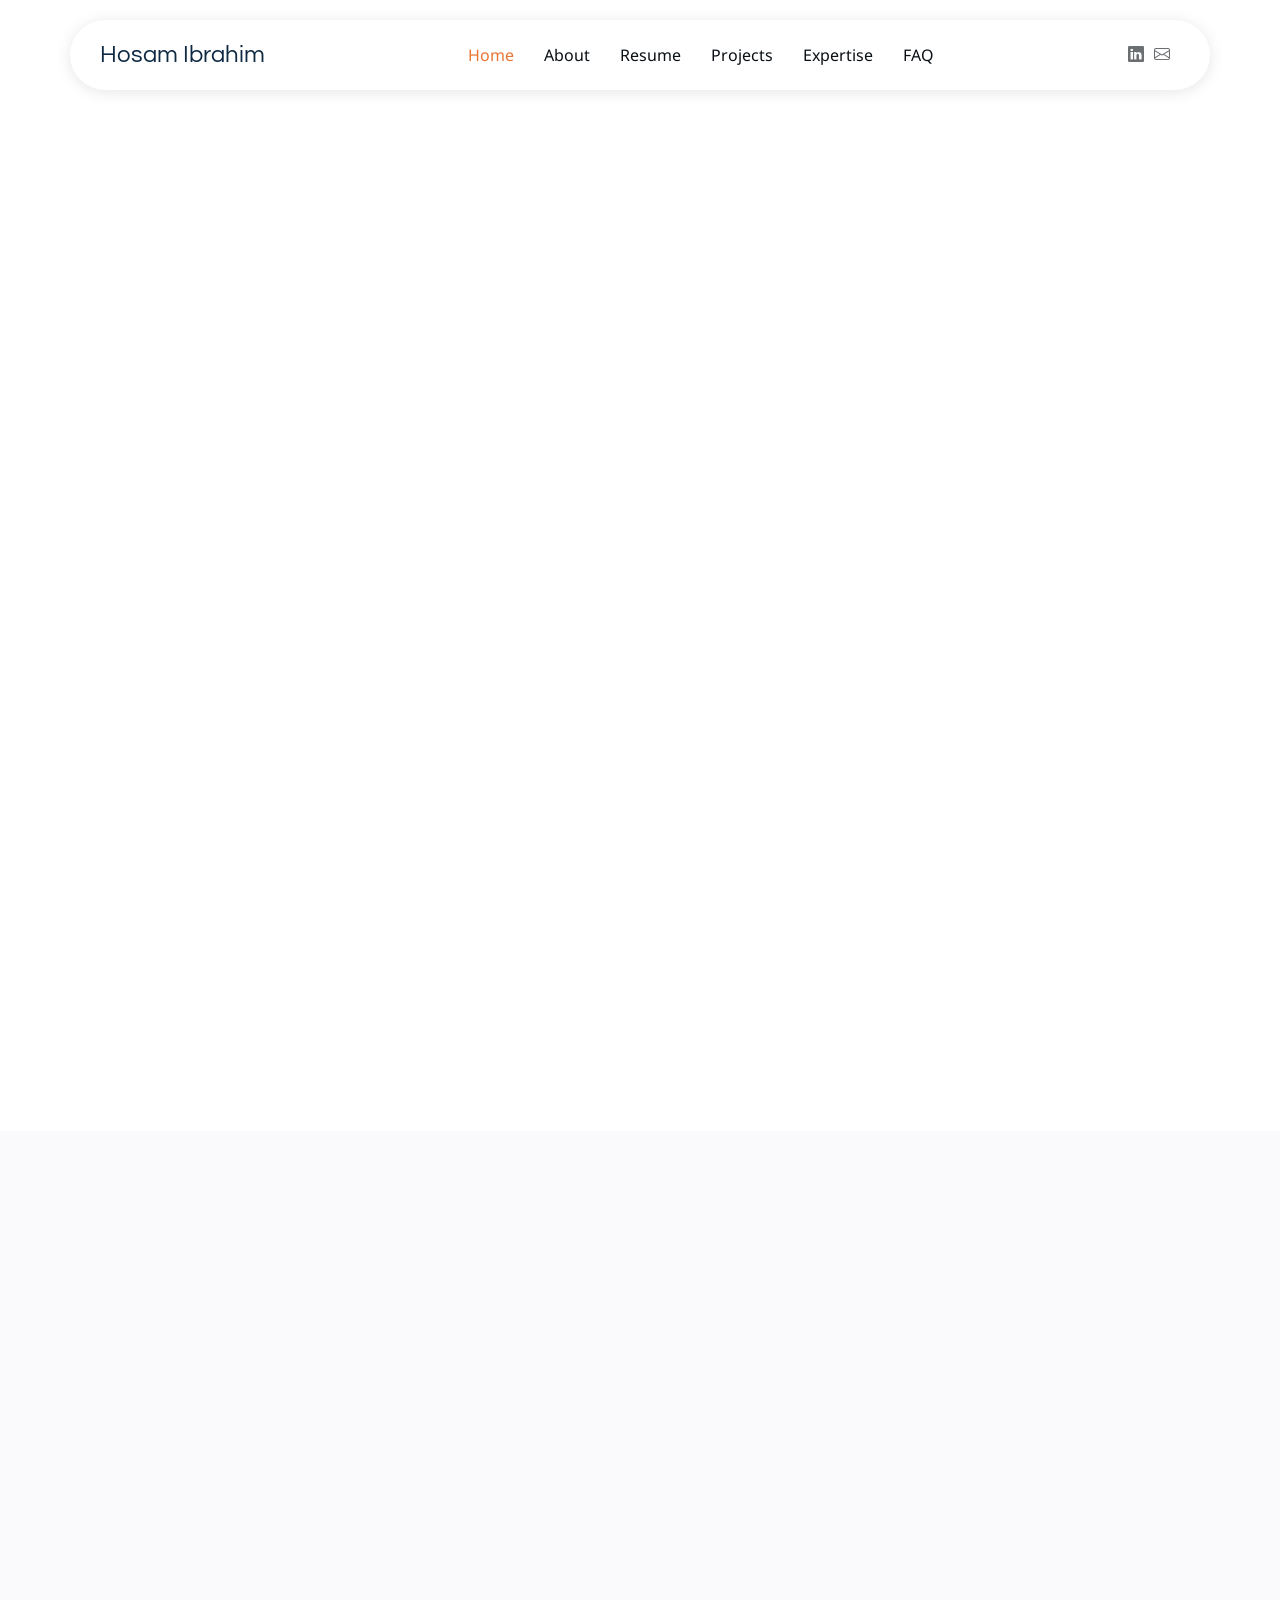
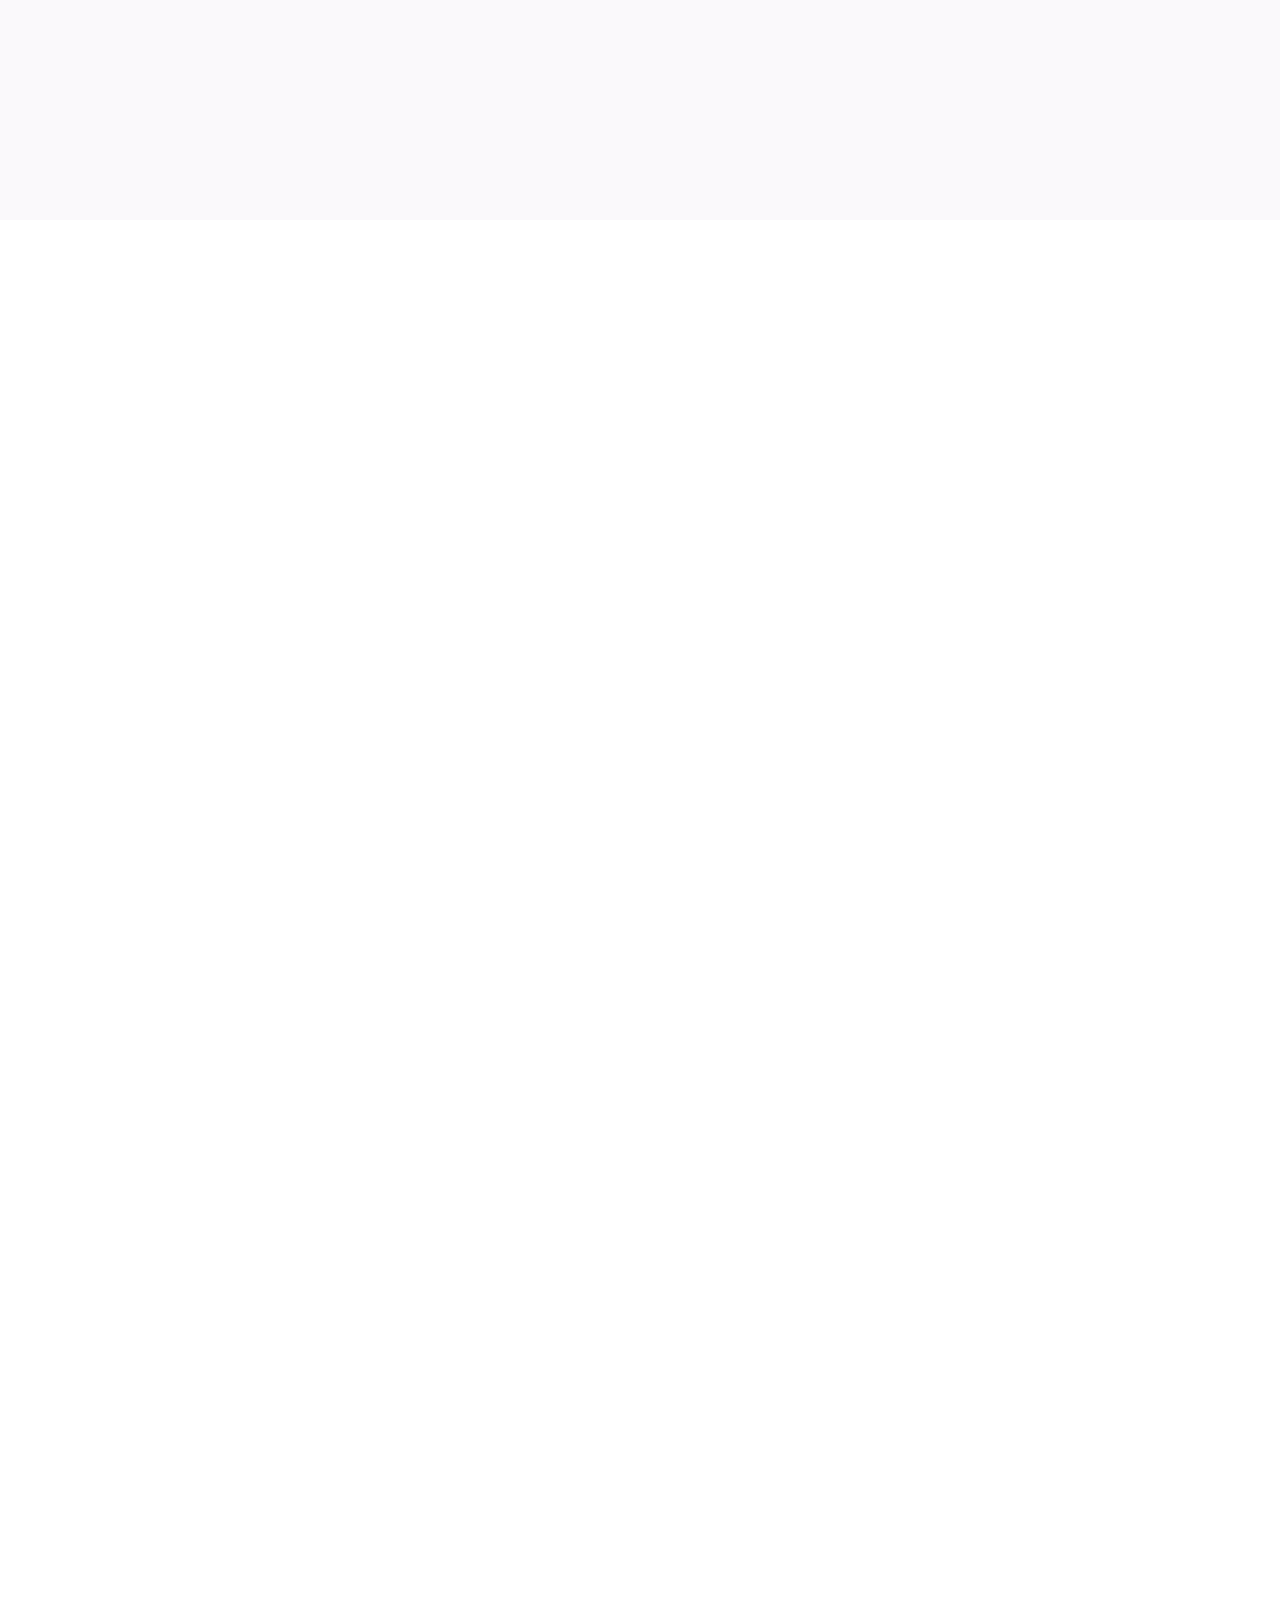
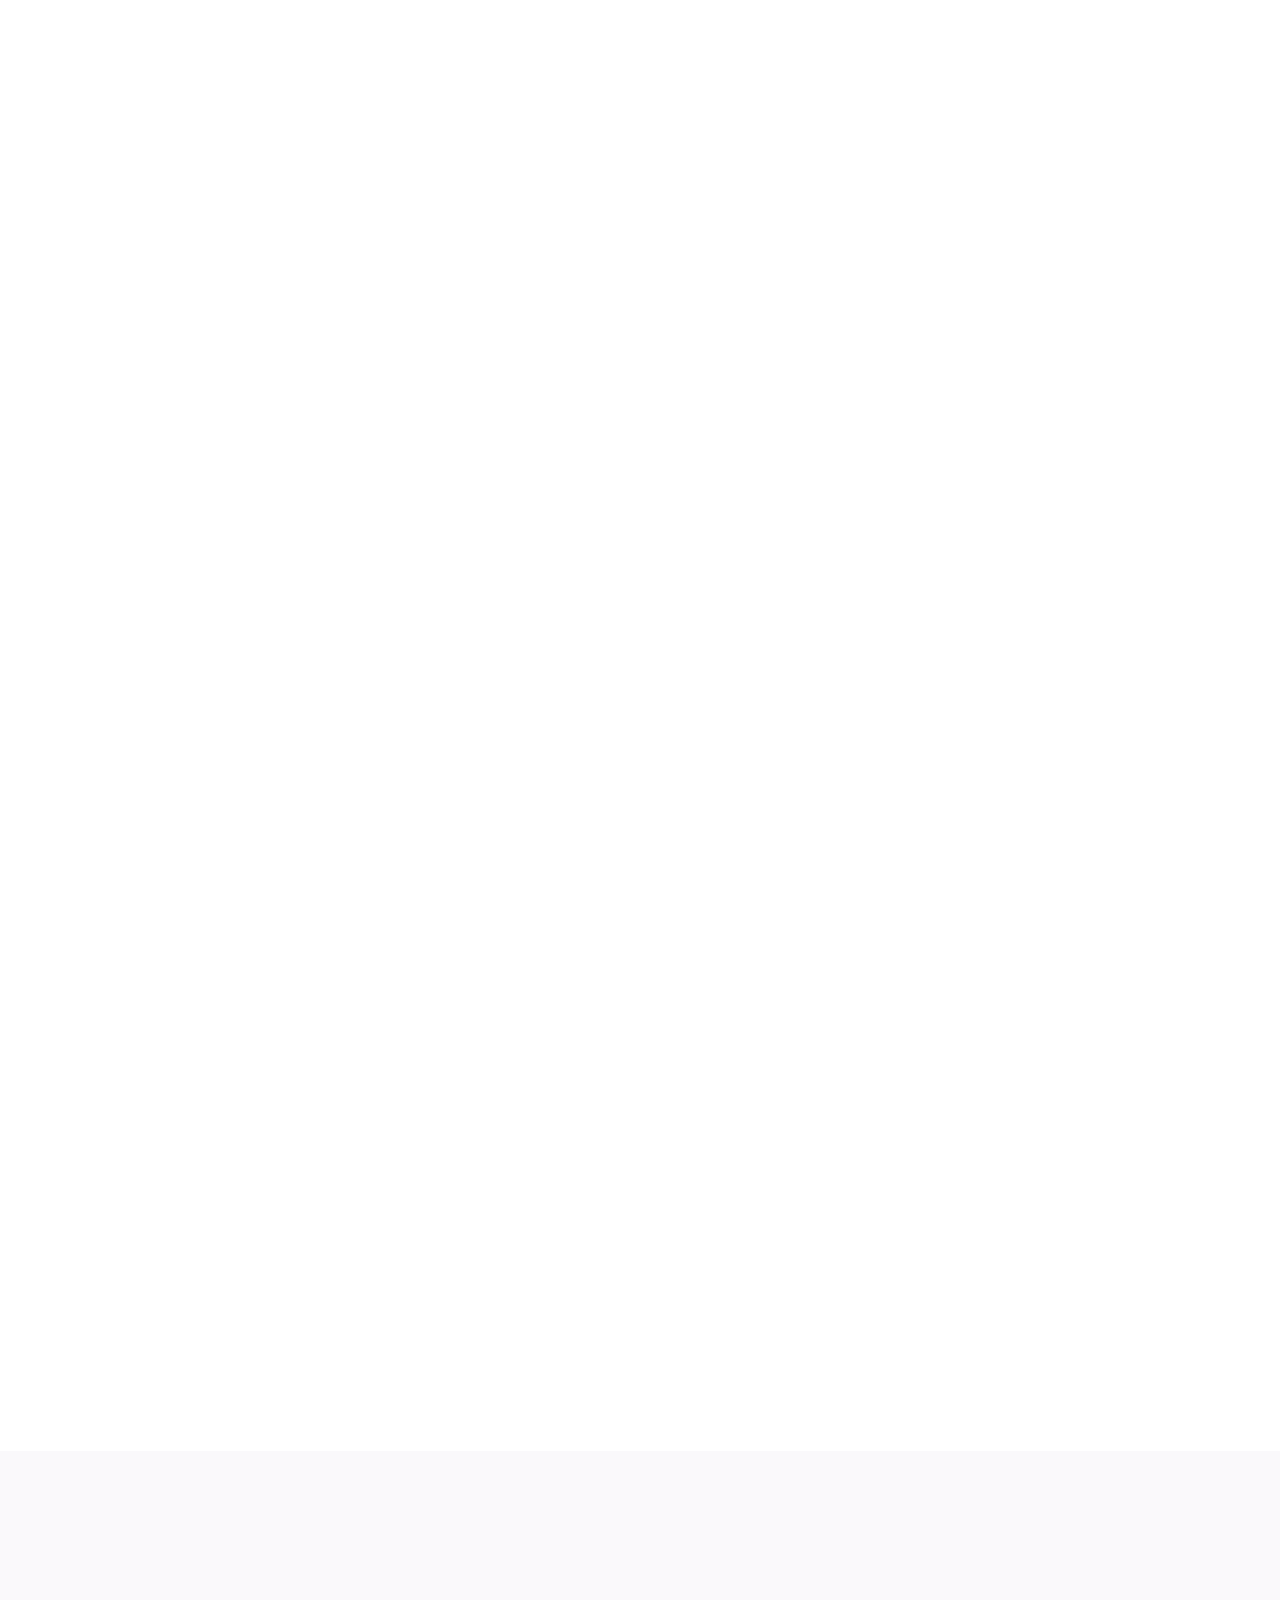
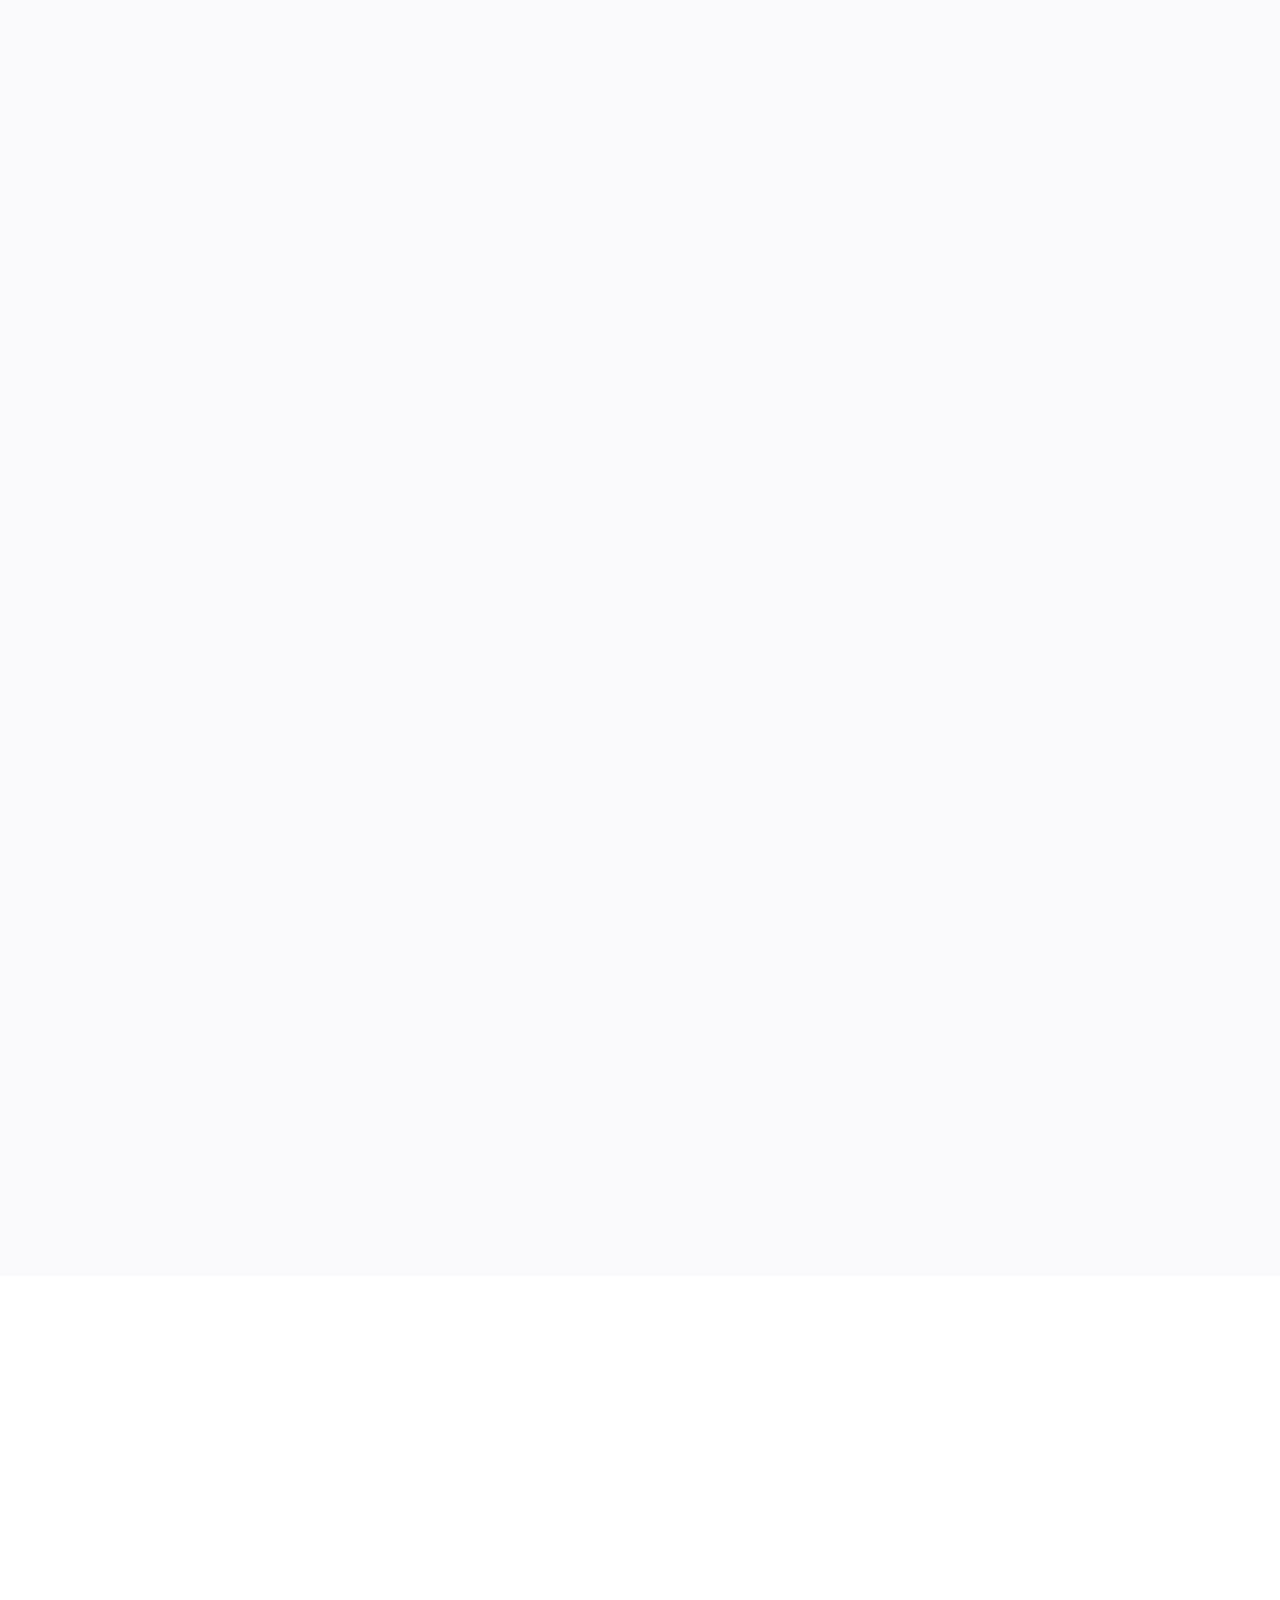
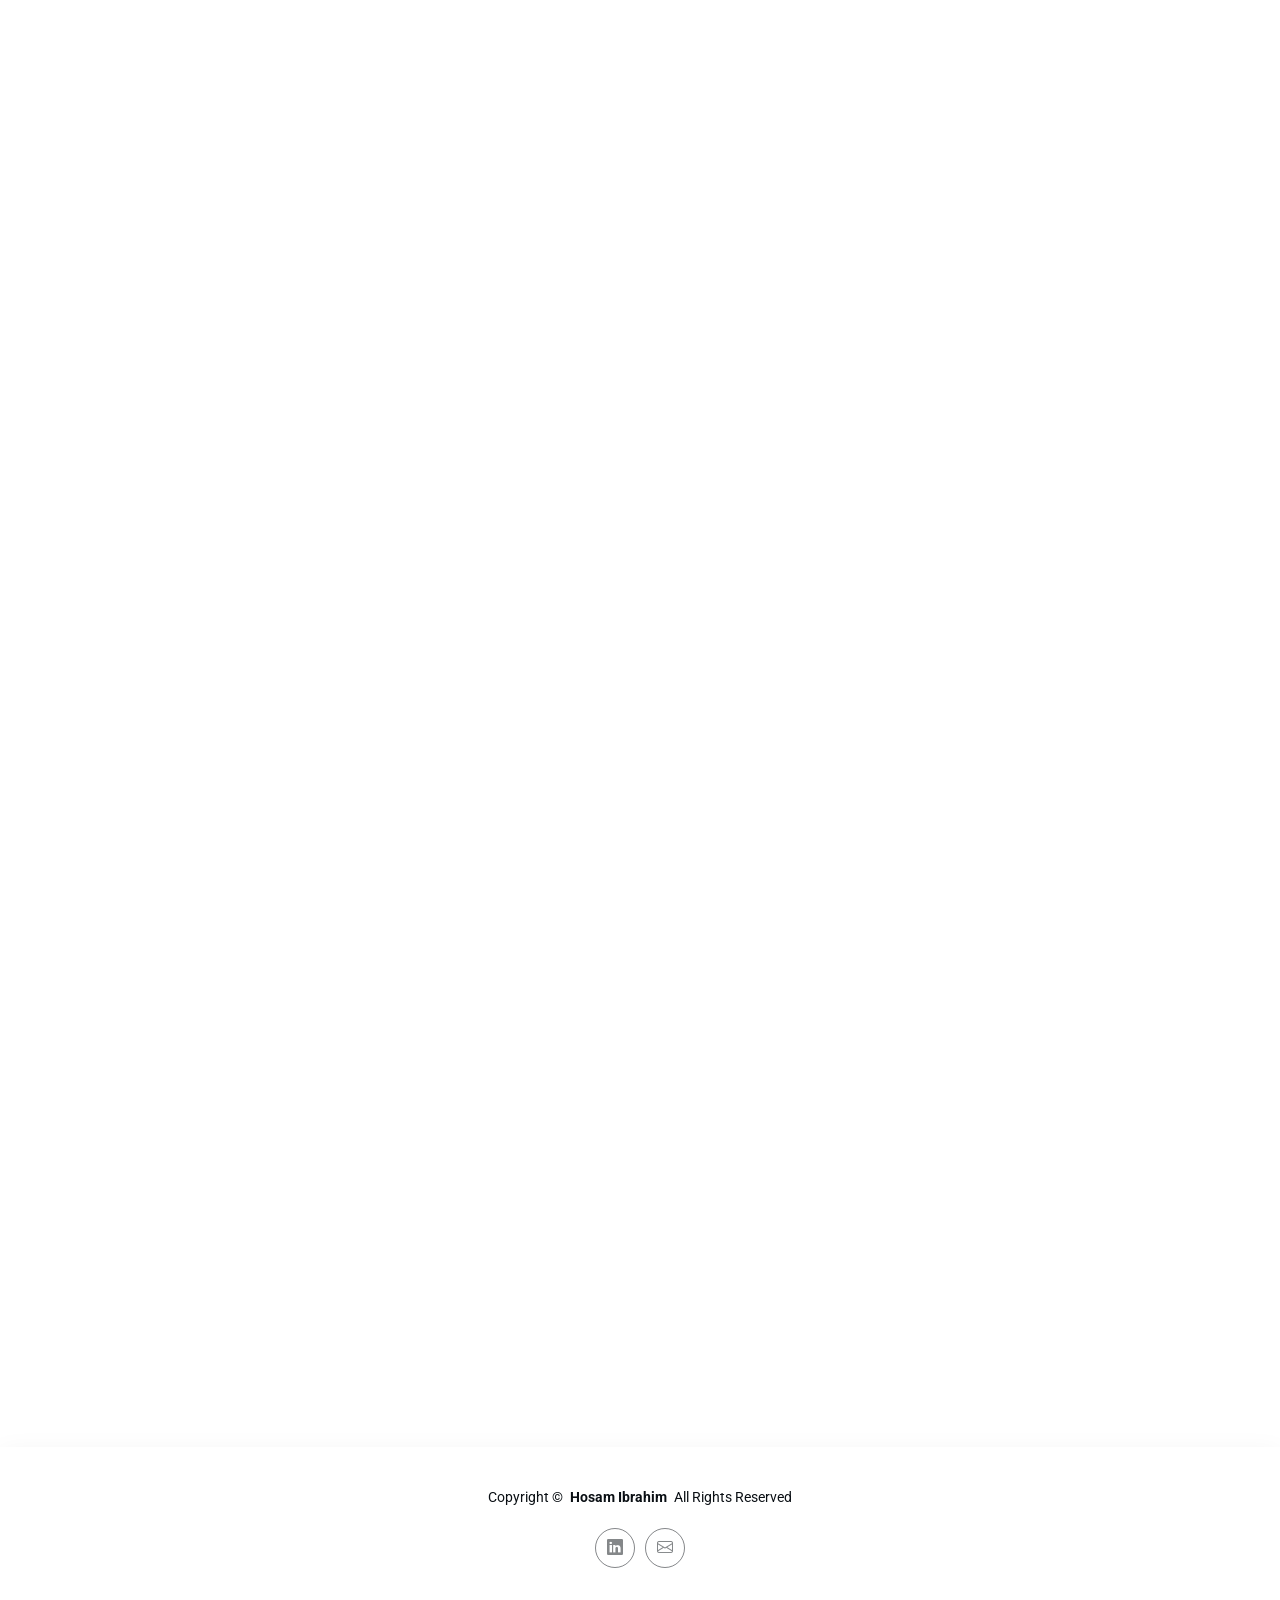
==== index.html @ dfb25e37 "Update index.html" ====
<!DOCTYPE html>
<html lang="en">

<head>
  <meta charset="utf-8">
  <meta content="width=device-width, initial-scale=1.0" name="viewport">
  <title>Hosam Ibrahim - Business & Systems Analyst | Senior Solutions Architect</title>
  <meta name="description" content="Highly accomplished Business & Systems Analyst, Senior Solutions Architect, and Lead Software Engineer with over 18 years of experience.">
  <meta name="keywords" content="Hosam Ibrahim, Business Analyst, Systems Analyst, Solutions Architect, Software Engineer, .NET, C#, SQL Server, Project Management, Data Transformation, AI">

  <!-- Favicons -->
  <link href="assets/img/favicon.png" rel="icon">
  <link href="assets/img/apple-touch-icon.png" rel="apple-touch-icon">

  <!-- Fonts -->
  <link href="https://fonts.googleapis.com" rel="preconnect">
  <link href="https://fonts.gstatic.com" rel="preconnect" crossorigin>
  <link href="https://fonts.googleapis.com/css2?family=Roboto:ital,wght@0,100;0,300;0,400;0,500;0,700;0,900;1,100;1,300;1,400;1,500;1,700;1,900&family=Noto+Sans:ital,wght@0,100;0,200;0,300;0,400;0,500;0,600;0,700;0,800;0,900;1,100;1,200;1,300;1,400;1,500;1,600;1,700;1,800;1,900&family=Questrial:wght@400&display=swap" rel="stylesheet">

  <!-- Vendor CSS Files -->
  <link href="assets/vendor/bootstrap/css/bootstrap.min.css" rel="stylesheet">
  <link href="assets/vendor/bootstrap-icons/bootstrap-icons.css" rel="stylesheet">
  <link href="assets/vendor/aos/aos.css" rel="stylesheet">
  <link href="assets/vendor/glightbox/css/glightbox.min.css" rel="stylesheet">
  <link href="assets/vendor/swiper/swiper-bundle.min.css" rel="stylesheet">

  <!-- Main CSS File -->
  <link href="assets/css/main.css" rel="stylesheet">

  <!-- =======================================================
  * Template Name: EasyFolio
  * Template URL: https://bootstrapmade.com/easyfolio-bootstrap-portfolio-template/
  * Updated: Feb 21 2025 with Bootstrap v5.3.3
  * Author: BootstrapMade.com
  * License: https://bootstrapmade.com/license/
  ======================================================== -->
</head>

<body class="index-page">

  <header id="header" class="header d-flex align-items-center sticky-top">
    <div class="header-container container-fluid container-xl position-relative d-flex align-items-center justify-content-between">

      <a href="index.html" class="logo d-flex align-items-center me-auto me-xl-0">
        <!-- Uncomment the line below if you also wish to use an image logo -->
        <!-- <img src="assets/img/logo.webp" alt=""> -->
        <h1 class="sitename">Hosam Ibrahim</h1>
      </a>

      <nav id="navmenu" class="navmenu">
        <ul>
          <li><a href="#hero" class="active">Home</a></li>
          <li><a href="#about">About</a></li>
          <li><a href="#resume">Resume</a></li>
          <li><a href="#portfolio">Projects</a></li>
          <li><a href="#services">Expertise</a></li>
          <!-- Removed dropdown as per resume content -->
           <!-- <li class="dropdown"><a href="#"><span>Dropdown</span> <i class="bi bi-chevron-down toggle-dropdown"></i></a>
            <ul>
              <li><a href="#">Dropdown 1</a></li>
              <li class="dropdown"><a href="#"><span>Deep Dropdown</span> <i class="bi bi-chevron-down toggle-dropdown"></i></a>
                <ul>
                  <li><a href="#">Deep Dropdown 1</a></li>
                  <li><a href="#">Deep Dropdown 2</a></li>
                  <li><a href="#">Deep Dropdown 3</a></li>
                  <li><a href="#">Deep Dropdown 4</a></li>
                  <li><a href="#">Deep Dropdown 5</a></li>
                </ul>
              </li>
              <li><a href="#">Dropdown 2</a></li>
              <li><a href="#">Dropdown 3</a></li>
              <li><a href="#">Dropdown 4</a></li>
            </ul>
          </li> -->
          <!-- <li><a href="#contact">Contact</a></li> -->
           <li><a href="#faq">FAQ</a></li>
        </ul>
        <i class="mobile-nav-toggle d-xl-none bi bi-list"></i>
      </nav>

      <div class="header-social-links">
        <!-- No Twitter or Facebook specified in resume, added LinkedIn as primary and left others as placeholders -->
        <a href="https://linkedin.com/in/hosam-ibrahim" class="linkedin"><i class="bi bi-linkedin"></i></a>
        <!-- <a href="#" class="twitter"><i class="bi bi-twitter-x"></i></a>
        <a href="#" class="facebook"><i class="bi bi-facebook"></i></a>
        <a href="#" class="instagram"><i class="bi bi-instagram"></i></a> -->
        <a href="mailto:hosam.fazie@hotmail.com" class="email"><i class="bi bi-envelope"></i></a>
      </div>

    </div>
  </header>

  <main class="main">

    <!-- Hero Section -->
    <section id="hero" class="hero section">

      <div class="container" data-aos="fade-up" data-aos-delay="100">

        <div class="row align-items-center content">
          <div class="col-lg-6" data-aos="fade-up" data-aos-delay="200">
            <h2>Business & Systems Analyst | Senior Solutions Architect | Lead Software Engineer</h2>
            <p class="lead">Highly accomplished and results-oriented professional with over 18 years of experience designing and delivering innovative software solutions across diverse industries and international markets. Expert at leveraging cutting-edge technologies and strategic methodologies to drive business value, optimize operations, and enhance user experience. Proven track record of leading cross-functional teams, architecting scalable systems, and translating complex requirements into robust, high-performance applications to deliver significant business value.</p>
            <div class="cta-buttons" data-aos="fade-up" data-aos-delay="300">
              <a href="#portfolio" class="btn btn-primary">Projects</a>
              <!-- <a href="#contact" class="btn btn-outline">Let's Connect</a> -->
            </div>
            <div class="hero-stats" data-aos="fade-up" data-aos-delay="400">
              <div class="stat-item">
                <span class="stat-number">18+</span>
                <span class="stat-label">Years Experience</span>
              </div>
              <div class="stat-item">
                <span class="stat-number">100+</span> <!-- Estimated number of significant projects from resume -->
                <span class="stat-label">Projects Completed</span>
              </div>
              <div class="stat-item">
                <span class="stat-number">Global</span>
                <span class="stat-label">Market Experience</span>
              </div>
            </div>
          </div>
          <div class="col-lg-6">
            <div class="hero-image">
              <!-- <img src="assets/img/profile/MyPic.jpg" alt="Hosam Ibrahim Profile Image" class="img-fluid" data-aos="zoom-out" data-aos-delay="300"> -->
              <div class="shape-1"></div>
              <div class="shape-2"></div>
            </div>
          </div>
        </div>

      </div>

    </section><!-- /Hero Section -->

    <!-- About Section -->
    <section id="about" class="about section light-background">

      <!-- Section Title -->
      <div class="container section-title" data-aos="fade-up">
        <h2>About</h2>
        <div class="title-shape">
          <svg viewBox="0 0 200 20" xmlns="http://www.w3.org/2000/svg">
            <path d="M 0,10 C 40,0 60,20 100,10 C 140,0 160,20 200,10" fill="none" stroke="currentColor" stroke-width="2"></path>
          </svg>
        </div>
        <p>Over 18 years of experience in designing, developing, and leading software solutions across diverse industries and international markets.</p>
      </div><!-- End Section Title -->

      <div class="container" data-aos="fade-up" data-aos-delay="100">

        <div class="row align-items-center">
          <div class="col-lg-4 position-relative" data-aos="fade-right" data-aos-delay="200">
            <div class="about-image">
              <img src="assets/img/profile/MyPic.jpg" alt="Hosam Ibrahim Profile" class="img-fluid rounded-4">
            </div>
          </div>

          <div class="col-lg-8" data-aos="fade-left" data-aos-delay="300">
            <div class="about-content">
              <!-- <span class="subtitle">About Me</span> -->

              <h2>Business & Systems Analyst &amp; Senior Solutions Architect</h2>

              <p class="lead mb-4">Highly accomplished and results-oriented professional with a proven track record of leading cross-functional teams, architecting scalable systems, and translating complex requirements into robust, high-performance applications to deliver significant business value.</p>

              <p class="mb-4">Expert at leveraging cutting-edge technologies and strategic methodologies to drive business value, optimize operations, and enhance user experience across diverse industries and international markets.</p>

          
            </div>
          </div>
        </div>

      </div>

    </section><!-- /About Section -->

    <!-- Skills Section -->
    <!-- <section id="skills" class="skills section"> -->
    <section id="skills" class="services section" >
      <!-- Section Title -->
      <div class="container section-title" data-aos="fade-up">
        <h2>Highlighted Areas of Expertise</h2>
        <div class="title-shape">
          <svg viewBox="0 0 200 20" xmlns="http://www.w3.org/2000/svg">
            <path d="M 0,10 C 40,0 60,20 100,10 C 140,0 160,20 200,10" fill="none" stroke="currentColor" stroke-width="2"></path>
          </svg>
        </div>
        <p>A high-level view of the strategic and operational competencies that drive innovation</p>
      </div><!-- End Section Title -->

      <div class="container" data-aos="fade-up" data-aos-delay="100">

        <div class="row g-4">

          <div class="col-md-6 col-lg-3" data-aos="fade-up" data-aos-delay="100">
            <div class="service-item">
              <i class="bi bi-diagram-3 icon"></i>
              <h3><a href="#">Enterprise Architecture & System Design</a></h3>
              <p>From scalable architectures to seamless data flows, I deliver end-to-end solutions that drive efficiency, reduce costs, and empower teams.</p>
            </div>
          </div><!-- End Skill Item -->
          
          <div class="col-md-6 col-lg-3" data-aos="fade-up" data-aos-delay="200">
            <div class="service-item">
              <i class="bi bi-database-check icon"></i>
              <h3><a href="#">Data Transformation & Real‑Time Data Integration</a></h3>
              <p>Crafting ETL pipelines and streaming solutions for reliable data migration, cleansing, and analytics.</p>
            </div>
          </div><!-- End Skill Item -->

          <div class="col-md-6 col-lg-3" data-aos="fade-up" data-aos-delay="300">
            <div class="service-item">
              <i class="bi bi-people icon"></i>
              <h3><a href="#">Team Leadership & Project Management</a></h3>
              <p>Leading cross-functional development teams and managing projects from conception to successful delivery.</p>
            </div>
          </div><!-- End Skill Item -->
          
          <div class="col-md-6 col-lg-3" data-aos="fade-up" data-aos-delay="400">
            <div class="service-item">
              <i class="bi bi-code-slash icon"></i>
              <h3><a href="#">End‑to‑End Solution Delivery</a></h3>
              <p>I partner with stakeholders to architect and build robust applications—whether that means .NET, Python, JavaScript, or emerging frameworks—always selecting the optimal stack to solve the problem at hand and deliver tangible business value.</p>
            </div>
          </div><!-- End Skill Item -->

        </div>

      </div>

    </section><!-- /Skills Section -->

    <!-- Resume Section -->
    <section id="resume" class="resume section">

      <!-- Section Title -->
      <div class="container section-title" data-aos="fade-up">
        <h2>Resume</h2>
        <div class="title-shape">
          <svg viewBox="0 0 200 20" xmlns="http://www.w3.org/2000/svg">
            <path d="M 0,10 C 40,0 60,20 100,10 C 140,0 160,20 200,10" fill="none" stroke="currentColor" stroke-width="2"></path>
          </svg>
        </div>
        <p>A comprehensive overview of my professional journey, highlighting key roles, experiences, and educational background.</p>
      </div><!-- End Section Title -->

      <div class="container" data-aos="fade-up" data-aos-delay="100">

        <div class="row">
          <div class="col-12">
            <div class="resume-wrapper">
              <div class="resume-block" data-aos="fade-up">
              <h2>Work Experience</h2>
              <p class="lead">My professional roles have focused on leading, architecting, and developing robust software solutions across various industries.</p>

              <div class="timeline">
                <!-- Current Role -->
                <div class="timeline-item" data-aos="fade-up" data-aos-delay="200">
                  <div class="timeline-left">
                    <h4 class="company">intelliSYS Solutions & Consulting</h4>
                    <span class="period">Apr 2020 – Present</span>
                  </div>
                  <div class="timeline-dot"></div>
                  <div class="timeline-right">
                    <h3 class="position">Head of Professional Services & Senior Solutions Architect</h3>
                    <p class="description">
                      Spearheading end-to-end service delivery—from strategic requirements analysis and scalable system architecture to hands-on technical leadership. Architected and deployed robust data migration pipelines and extensible plugin frameworks to modernize legacy environments. Engaged cross-regionally across Egypt, Malta, Ghana, Nigeria, and Iraq to drive innovation and operational excellence.
                    </p>
                  </div>
                </div>

                <!-- Team Lead -->
                <div class="timeline-item" data-aos="fade-up" data-aos-delay="300">
                  <div class="timeline-left">
                    <h4 class="company">intelliSYS Solutions & Consulting</h4>
                    <span class="period">Dec 2019 – Mar 2020</span>
                  </div>
                  <div class="timeline-dot"></div>
                  <div class="timeline-right">
                    <h3 class="position">Software Engineering Team Lead</h3>
                    <p class="description">
                      Orchestrated end-to-end delivery of mission-critical data initiatives, leading a cross-functional engineering team through strategic requirements analysis and scalable system design to build, optimize, and deploy robust transformation and integration pipelines.
                    </p>
                  </div>
                </div>

                <!-- Senior Engineer -->
                <div class="timeline-item" data-aos="fade-up" data-aos-delay="400">
                  <div class="timeline-left">
                    <h4 class="company">intelliSYS Solutions & Consulting</h4>
                    <span class="period">Oct 2019 – Nov 2019</span>
                  </div>
                  <div class="timeline-dot"></div>
                  <div class="timeline-right">
                    <h3 class="position">Senior Software Engineer</h3>
                    <p class="description">
                      Drove development of scalable software components—conducting requirements analysis, architecting solutions, and writing optimized code. Designed and implemented complex database objects and integration workflows, collaborating with stakeholders to ensure reliability, performance, and seamless system interoperability.
                    </p>
                  </div>
                </div>

                <!-- Rakaaiz -->
                <div class="timeline-item" data-aos="fade-up" data-aos-delay="500">
                  <div class="timeline-left">
                    <h4 class="company">Rakaaiz</h4>
                    <span class="period">Sep 2014 – Sep 2019</span>
                  </div>
                  <div class="timeline-dot"></div>
                  <div class="timeline-right">
                    <h3 class="position">Business/System Analyst & Lead Software Developer</h3>
                    <p class="description">
                      Architected, designed, and delivered comprehensive software solutions across Event Management, Financial Services, Charity Management, Social Networking, Real Estate, Geolocation, and Meeting Management domains. Collaborated with distributed teams in Egypt, UAE, and Canada to streamline workflows, accelerate time-to-market, and enable data-driven decision making.
                    </p>
                  </div>
                </div>

                <!-- ASEC Automation -->
                <div class="timeline-item" data-aos="fade-up" data-aos-delay="600">
                  <div class="timeline-left">
                    <h4 class="company">ASEC Automation (ASA)</h4>
                    <span class="period">Nov 2009 – Dec 2013</span>
                  </div>
                  <div class="timeline-dot"></div>
                  <div class="timeline-right">
                    <h3 class="position">Software Engineer</h3>
                    <p class="description">
                      Developed and maintained a suite of enterprise solutions, including a Financial Planning System featuring a flexible interface, robust calculation engine for accurate budgeting and variance analysis; a .NET OPC Client application for real-time data acquisition, secure process-automation communication, and live visualization; and an ASP.NET/SQL Server Time Attendance Tracking System with a user-friendly web interface and seamless HR/payroll integration to automate timekeeping and reporting workflows.
                    </p>
                  </div>
                </div>

                <!-- DPME -->
                <div class="timeline-item" data-aos="fade-up" data-aos-delay="700">
                  <div class="timeline-left">
                    <h4 class="company">Design & Project Management Engineering Co. (DPME)</h4>
                    <span class="period">Jan 2006 – Dec 2008</span>
                  </div>
                  <div class="timeline-dot"></div>
                  <div class="timeline-right">
                    <h3 class="position">Development Vice Manager & Tech Lead</h3>
                    <p class="description">
                      Led a full-lifecycle development team in designing, implementing, and migrating a comprehensive ERP system—covering Project Management, Finance, HR, Payroll, and Timesheet modules. Achieved over 50% reduction in administrative overhead through targeted workflow automation.
                    </p>
                  </div>
                </div>

              </div>
            </div>


              <!-- <div class="resume-block" data-aos="fade-up" data-aos-delay="100">
                <h2>My Education & Certifications</h2>
                <p class="lead">My academic background and professional certifications underscore my commitment to continuous learning and technical excellence.</p>

                <div class="timeline">
                  <div class="timeline-item" data-aos="fade-up" data-aos-delay="200">
                    <div class="timeline-left">
                      <h4 class="company">Faculty of Commerce, Cairo University</h4>
                      <span class="period">1997-2002</span>
                    </div>
                    <div class="timeline-dot"></div>
                    <div class="timeline-right">
                      <h3 class="position">Bachelor of Science (BSc) in Accounting</h3>
                      <p class="description">Foundation in business principles and financial management.</p>
                    </div>
                  </div>

                  <div class="timeline-item" data-aos="fade-up" data-aos-delay="300">
                    <div class="timeline-left">
                      <h4 class="company">Microsoft Certifications</h4>
                      <span class="period">Various Dates</span>
                    </div>
                    <div class="timeline-dot"></div>
                    <div class="timeline-right">
                      <h3 class="position">Professional Certifications</h3>
                      <p class="description">
                        <ul>
                          <li>Microsoft Certified Professional Developer (MCPD): Enterprise Applications</li>
                          <li>Microsoft Certified Technology Specialist (MCTS): .NET Framework 2.0 Distributed Applications</li>
                          <li>Microsoft Certified Technology Specialist (MCTS): SQL Server 2005</li>
                        </ul>
                      </p>
                    </div>
                  </div>

                </div>
              </div> -->

            </div>
          </div>
        </div>

      </div>

    </section><!-- /Resume Section -->

    <!-- Portfolio Section -->
    <section id="portfolio" class="portfolio section">

      <!-- Section Title -->
      <div class="container section-title" data-aos="fade-up">
        <h2>Projects</h2>
        <div class="title-shape">
          <svg viewBox="0 0 200 20" xmlns="http://www.w3.org/2000/svg">
            <path d="M 0,10 C 40,0 60,20 100,10 C 140,0 160,20 200,10" fill="none" stroke="currentColor" stroke-width="2"/>
          </svg>
        </div>
        <p>A curated selection of impactful work I've led or contributed to</p>
      </div>

      <div class="container" data-aos="fade-up" data-aos-delay="100">
        <div class="isotope-layout" data-default-filter="*" data-layout="masonry" data-sort="original-order">
          <!-- Filters -->
          <div class="portfolio-filters-container" data-aos="fade-up" data-aos-delay="200">
            <ul class="portfolio-filters isotope-filters">
              <li data-filter="*" class="filter-active">All Projects</li>
              <li data-filter=".filter-dotnet">.NET</li>
              <li data-filter=".filter-web">Web Application</li>
              <li data-filter=".filter-data">Data Engineering</li>
              <li data-filter=".filter-financial">Financial Systems</li>
              <li data-filter=".filter-compliance">Compliance</li>
              <li data-filter=".filter-erp">ERP</li>
              <li data-filter=".filter-hr">HR Systems</li>
              <li data-filter=".filter-ai">AI & Analytics</li>
              <li data-filter=".filter-etl">ETL</li>
              <li data-filter=".filter-aml">AML/CFT</li>
              <li data-filter=".filter-training">Training & Certification</li>
              <li data-filter=".filter-scheduling">Scheduling</li>
              <li data-filter=".filter-visualization">Data Visualization</li>
              <li data-filter=".filter-npo">NPO Solutions</li>
              <li data-filter=".filter-industrial">Industrial Automation</li>
            </ul>
          </div>

          <!-- Cards -->
          <div class="row g-4 isotope-container" data-aos="fade-up" data-aos-delay="300"  id="portfolioGrid">
            
            <!-- project cards will be injected here -->
            
          </div>
        </div>
      </div>
    </section>

    <!-- Reusable Modal -->
    <div class="modal fade" id="portfolioModal" tabindex="-1" aria-labelledby="portfolioModalLabel" aria-hidden="true">
      <div class="modal-dialog modal-xl modal-dialog-centered"><div class="modal-content">
        <div class="modal-header border-0 pb-0">
          <h5 class="modal-title" id="portfolioModalLabel"></h5>
          <button type="button" class="btn-close" data-bs-dismiss="modal"></button>
        </div>
        <div class="modal-body pt-0">
          <div class="text-center mb-4">
            <img id="portfolioModalImage" src="" alt="" class="img-fluid rounded shadow-sm" style="max-width: 100%; height: auto; max-height: 480px; object-fit: contain;">
          </div>
          <div class="row mb-3">
            <div class="col-md-4 text-muted small" id="portfolioModalMeta"></div>
            <div class="col-md-8">
              <p id="portfolioModalOverview" class="mb-0"></p>
            </div>
          </div>
          <!-- View Project Button -->
          <div class="mb-4">
            <!-- <a id="portfolioModalLink"
              href="#"
              target="_blank"
              class="d-inline-flex align-items-center text-primary small mt-1 text-decoration-none">
              <i class="bi bi-box-arrow-up-right me-1"></i>
              View Project
            </a> -->
            <a id="portfolioModalLink"
              href="#"
              target="_blank"
              class="btn btn-sm btn-outline-secondary">
              View Project <i class="bi bi-box-arrow-up-right ms-1"></i>
            </a>
          </div>
          <hr class="my-3">
          <div id="portfolioModalFeatures" class="row gx-4 gy-3 mb-3"></div>
          <hr class="my-3">
          <div>
            <h6 class="mb-2">Skills & Technologies</h6>
            <div id="portfolioModalSkills" class="d-flex flex-wrap gap-2"></div>
          </div>
        </div>
      </div></div>
    </div>

    <!-- Testimonials Section - Keeping placeholders as no testimonials in resume -->
    <section id="testimonials" class="testimonials section light-background">

      <!-- Section Title -->
      <div class="container section-title" data-aos="fade-up">
        <h2>Testimonials</h2>
        <div class="title-shape">
          <svg viewBox="0 0 200 20" xmlns="http://www.w3.org/2000/svg">
            <path d="M 0,10 C 40,0 60,20 100,10 C 140,0 160,20 200,10" fill="none" stroke="currentColor" stroke-width="2"></path>
          </svg>
        </div>
        <p>What others say about my work and contributions.</p>
      </div><!-- End Section Title -->

      <div class="container" data-aos="fade-up" data-aos-delay="100">

        <div class="testimonials-slider swiper init-swiper">
          <script type="application/json" class="swiper-config">
            {
              "slidesPerView": 1,
              "loop": true,
              "speed": 600,
              "autoplay": {
                "delay": 7000
              },
              "navigation": {
                "nextEl": ".swiper-button-next",
                "prevEl": ".swiper-button-prev"
              }
            }
          </script>

          <div class="swiper-wrapper" id="testimonialsWrapper">
            <!-- JS will inject slides here -->
          </div>

          <div class="swiper-navigation w-100 d-flex align-items-center justify-content-center">
            <div class="swiper-button-prev"></div>
            <div class="swiper-button-next"></div>
          </div>

        </div>

      </div>

    </section><!-- /Testimonials Section -->

    <!-- Services Section -->
    <section id="services" class="services section">

      <!-- Section Title -->
      <div class="container section-title" data-aos="fade-up">
        <h2>Expertise Areas</h2>
        <div class="title-shape">
          <svg viewBox="0 0 200 20" xmlns="http://www.w3.org/2000/svg">
            <path d="M 0,10 C 40,0 60,20 100,10 C 140,0 160,20 200,10" fill="none" stroke="currentColor" stroke-width="2"></path>
          </svg>
        </div>
        <p>From scalable architectures to seamless data flows, I deliver end-to-end solutions that drive efficiency, reduce costs, and empower teams.</p>
      </div><!-- End Section Title -->

      <div class="container" data-aos="fade-up" data-aos-delay="100">

        <div class="row align-items-center">
          <div class="col-lg-4 mb-5 mb-lg-0">
            <h2 class="fw-bold mb-4 servies-title">Strategic Software & Data Solutions</h2>
            <!-- <p class="mb-4">Driving innovation and efficiency through well-architected systems, seamless data processes, and effective project leadership.</p> -->
            <p class="mb-4">Driving innovation and accelerating business growth by building robust systems and data pipelines, optimize workflows, and deliver actionable insights.</p>
            <!-- <a href="#contact" class="btn btn-outline-primary">Discuss a Project</a> -->
          </div>
          <div class="col-lg-8">
            <div class="row g-4">

              <div class="col-md-6" data-aos="fade-up" data-aos-delay="200">
                <div class="service-item">
                  <i class="bi bi-diagram-3 icon"></i>
                  <!-- <h3><a href="#about">Solutions Architecting & System Design</a></h3> -->
                  <h3>Enterprise Architecture & System Design</h3>
                  <p>Defining scalable, secure system blueprints that align technology with long‑term business strategy.</p>
                </div>
              </div><!-- End Service Item -->

              <div class="col-md-6" data-aos="fade-up" data-aos-delay="300">
                <div class="service-item">
                  <i class="bi bi-database-check icon"></i>
                  <!-- <h3><a href="#portfolio">Data Transformation & Integration (ETL)</a></h3> -->
                  <h3>Data Transformation & Real‑Time Data Integration</h3>
                  <p>Crafting ETL pipelines and streaming solutions for reliable data migration, cleansing, and analytics.</p>
                </div>
              </div><!-- End Service Item -->

              <div class="col-md-6" data-aos="fade-up" data-aos-delay="400">
                <div class="service-item">
                  <i class="bi bi-people icon"></i>
                  <!-- <h3><a href="#resume">Team Leadership & Project Management</a></h3> -->
                   <h3>Team Leadership & Project Management</h3>
                  <p>Leading cross-functional development teams and managing projects from conception to successful delivery.</p>
                </div>
              </div><!-- End Service Item -->

              <div class="col-md-6" data-aos="fade-up" data-aos-delay="500">
                <div class="service-item">
                  <i class="bi bi-code-slash icon"></i>
                  <!-- <h3><a href="#skills">Full-Stack Software Development</a></h3> -->
                  <h3>End‑to‑End Solution Delivery</h3>
                  <p>I partner with stakeholders to architect and build robust applications—whether that means .NET, Python, JavaScript, or emerging frameworks—always selecting the optimal stack to solve the problem at hand and deliver tangible business value.</p>
                </div>
              </div><!-- End Service Item -->

            </div>
          </div>
        </div>

      </div>

    </section><!-- /Services Section -->

    <!-- Faq Section - Keeping placeholders as no specific FAQs in resume -->
    <section id="faq" class="faq section">

      <!-- Section Title -->
      <div class="container section-title" data-aos="fade-up">
        <h2>Frequently Asked Questions</h2>
        <div class="title-shape">
          <svg viewBox="0 0 200 20" xmlns="http://www.w3.org/2000/svg">
            <path d="M 0,10 C 40,0 60,20 100,10 C 140,0 160,20 200,10" fill="none" stroke="currentColor" stroke-width="2"></path>
          </svg>
        </div>
        <p>Answers to common questions about my approach, capabilities, and how I deliver value</p>
      </div><!-- End Section Title -->

      <div class="container">

        <div class="row justify-content-center">

          <div class="col-lg-10" data-aos="fade-up" data-aos-delay="100">

            <div class="faq-container">

              <div class="faq-item faq-active">
                <h3>How do you help organizations solve complex problems end‑to‑end?</h3>
                <div class="faq-content">
                  <p>I translate business challenges into scalable, secure systems—leading requirements analysis, architecture design, development, and team enablement—to deliver solutions that drive measurable ROI. From initial analysis through post‑launch optimization, I ensure every layer of your tech stack aligns with strategic goals. </p>
                </div>
                <i class="faq-toggle bi bi-chevron-right"></i>
              </div><!-- End Faq item-->

              <div class="faq-item">
                <h3>What tech ecosystems can you rapidly adapt to my needs?</h3>
                <div class="faq-content">
                  <p>Whether it's .NET, Python, JavaScript, or cutting‑edge AI/LLM frameworks, I immerse myself in the right stack for your goals. I couple deep expertise in SQL, NoSQL, and cloud platforms (i.e. Azure) with CI/CD best practices to deliver resilient, maintainable systems—no matter the underlying technology. </p>
                </div>
                <i class="faq-toggle bi bi-chevron-right"></i>
              </div><!-- End Faq item-->

              <div class="faq-item">
                <h3>How do you turn raw data into reliable insights?</h3>
                <div class="faq-content">
                  <p>From architecting ETL/ELT pipelines that handle millions of records with high accuracy to integrating real‑time streams and AI‑driven enrichment, I build data platforms that empower analytics, ensure regulatory compliance, and fuel informed decision‑making.</p>
                </div>
                <i class="faq-toggle bi bi-chevron-right"></i>
              </div><!-- End Faq item-->

              <div class="faq-item">
                <h3>How will you drive my project to success?</h3>
                <div class="faq-content">
                  <p>By combining clear requirements analysis with Agile best practices and CI/CD pipelines, I guide cross‑functional teams to deliver on time and under budget. My hands‑on mentorship sharpens skills, fosters accountability, and scales team capabilities—so every project benefits from both speed and quality. </p>
                </div>
                <i class="faq-toggle bi bi-chevron-right"></i>
              </div><!-- End Faq item-->

              <div class="faq-item">
                <h3>Have you delivered solutions across different regions and regulations?</h3>
                <div class="faq-content">
                  <p>Absolutely—I've led multi‑country initiatives in Egypt, Malta, Ghana, Nigeria, Iraq, UAE, Canada, and beyond. I navigate varied compliance regimes, localization needs, and infrastructure constraints to ensure each solution is globally viable and locally optimized. </p>
                </div>
                <i class="faq-toggle bi bi-chevron-right"></i>
              </div><!-- End Faq item-->

            </div>

            <!-- <div class="text-center mt-4">
              <a href="#contact" class="btn btn-primary">Still have questions? Let’s chat!</a>
            </div> -->
            
          </div><!-- End Faq Column-->

        </div>

      </div>

    </section><!-- /Faq Section -->

    <!-- Contact Section -->
    <!--<section id="contact" class="contact section light-background">

      <div class="container" data-aos="fade-up" data-aos-delay="100">

        <div class="row g-5">
          <div class="col-lg-6">
            <div class="content" data-aos="fade-up" data-aos-delay="200">
              <div class="section-category mb-3">Contact</div>
              <h2 class="display-5 mb-4">Let's Connect and Discuss Your Next Project</h2>
              <p class="lead mb-4">I am available for new opportunities and collaborations. Feel free to reach out to discuss how my expertise can benefit your organization.</p>

              <div class="contact-info mt-5">
                <div class="info-item d-flex mb-3">
                  <i class="bi bi-envelope-at me-3"></i>
                  <span>hosam.fazie@hotmail.com</span>
                </div>

                <div class="info-item d-flex mb-3">
                  <i class="bi bi-linkedin me-3"></i>
                  <span><a href="https://linkedin.com/in/hosam-ibrahim" target="_blank">linkedin.com/in/hosam-ibrahim</a></span>
                </div>

                <div class="info-item d-flex mb-4">
                  <i class="bi bi-geo-alt me-3"></i>
                  <span>Cairo, Egypt</span>
                </div>

                <a href="#" class="map-link d-inline-flex align-items-center">
                  Open Map
                  <i class="bi bi-arrow-right ms-2"></i>
                </a>
              </div>
            </div>
          </div>

          <div class="col-lg-6">
            <div class="contact-form card" data-aos="fade-up" data-aos-delay="300">
              <div class="card-body p-4 p-lg-5">

                <form action="forms/contact.php" method="post" class="php-email-form">
                  <div class="row gy-4">

                    <div class="col-12">
                      <input type="text" name="name" class="form-control" placeholder="Your Name" required="">
                    </div>

                    <div class="col-12 ">
                      <input type="email" class="form-control" name="email" placeholder="Your Email" required="">
                    </div>

                    <div class="col-12">
                      <input type="text" class="form-control" name="subject" placeholder="Subject" required="">
                    </div>

                    <div class="col-12">
                      <textarea class="form-control" name="message" rows="6" placeholder="Message" required=""></textarea>
                    </div>

                    <div class="col-12 text-center">
                      <div class="loading">Loading</div>
                      <div class="error-message"></div>
                      <div class="sent-message">Your message has been sent. Thank you!</div>

                      <button type="submit" class="btn btn-submit w-100">Send Message</button>
                    </div>

                  </div>
                </form>

              </div>
            </div>
          </div>

        </div>

      </div>

    </section>--><!-- /Contact Section -->

  </main>

  <footer id="footer" class="footer">

    <div class="container">
      <div class="copyright text-center ">
        <p><span>Copyright</span> © <strong class="px-1 sitename">Hosam Ibrahim</strong> <span>All Rights Reserved</span></p>
      </div>
      <div class="social-links d-flex justify-content-center">
        <a href="https://linkedin.com/in/hosam-ibrahim" target="_blank"><i class="bi bi-linkedin"></i></a>
        <!-- Placeholder social links -->
        <!-- <a href=""><i class="bi bi-twitter-x"></i></a>
        <a href=""><i class="bi bi-facebook"></i></a>
        <a href=""><i class="bi bi-instagram"></i></a> -->
        <a href="mailto:hosam.fazie@hotmail.com" class="email"><i class="bi bi-envelope"></i></a>
      </div>
      <!-- <div class="credits">
        Designed by <a href="https://bootstrapmade.com/">BootstrapMade</a>
      </div> -->
    </div>

  </footer>

  <!-- Scroll Top -->
  <a href="#" id="scroll-top" class="scroll-top d-flex align-items-center justify-content-center"><i class="bi bi-arrow-up-short"></i></a>

  <!-- Vendor JS Files -->
  <script src="assets/vendor/bootstrap/js/bootstrap.bundle.min.js"></script>
  <script src="assets/vendor/php-email-form/validate.js"></script>
  <script src="assets/vendor/aos/aos.js"></script>
  <script src="assets/vendor/waypoints/noframework.waypoints.js"></script>
  <script src="assets/vendor/glightbox/js/glightbox.min.js"></script>
  <script src="assets/vendor/imagesloaded/imagesloaded.pkgd.min.js"></script>
  <script src="assets/vendor/isotope-layout/isotope.pkgd.min.js"></script>
  <script src="assets/vendor/swiper/swiper-bundle.min.js"></script>

  <!-- Main JS File -->
  <script src="assets/js/main.js"></script>

  <!-- Portfolio Data & Script -->
   <script src="assets/js/content.js"></script>
   

</body>

</html>
---- assets/css/main.css ----
/**
* Template Name: EasyFolio
* Template URL: https://bootstrapmade.com/easyfolio-bootstrap-portfolio-template/
* Updated: Feb 21 2025 with Bootstrap v5.3.3
* Author: BootstrapMade.com
* License: https://bootstrapmade.com/license/
*/

/*--------------------------------------------------------------
# Font & Color Variables
# Help: https://bootstrapmade.com/color-system/
--------------------------------------------------------------*/
/* Fonts */
:root {
  --default-font: "Roboto",  system-ui, -apple-system, "Segoe UI", Roboto, "Helvetica Neue", Arial, "Noto Sans", "Liberation Sans", sans-serif, "Apple Color Emoji", "Segoe UI Emoji", "Segoe UI Symbol", "Noto Color Emoji";
  --heading-font: "Questrial",  sans-serif;
  --nav-font: "Noto Sans",  sans-serif;
}

/* Global Colors - The following color variables are used throughout the website. Updating them here will change the color scheme of the entire website */
:root { 
  --background-color: #ffffff; /* Background color for the entire website, including individual sections */
  --default-color: #0a0f14; /* Default color used for the majority of the text content across the entire website */
  --heading-color: #0f2943; /* Color for headings, subheadings and title throughout the website */
  --accent-color: #e87532; /* Accent color that represents your brand on the website. It's used for buttons, links, and other elements that need to stand out */
  --surface-color: #ffffff; /* The surface color is used as a background of boxed elements within sections, such as cards, icon boxes, or other elements that require a visual separation from the global background. */
  --contrast-color: #ffffff; /* Contrast color for text, ensuring readability against backgrounds of accent, heading, or default colors. */
}

/* Nav Menu Colors - The following color variables are used specifically for the navigation menu. They are separate from the global colors to allow for more customization options */
:root {
  --nav-color: #0a0f14;  /* The default color of the main navmenu links */
  --nav-hover-color: #e87532; /* Applied to main navmenu links when they are hovered over or active */
  --nav-mobile-background-color: #ffffff; /* Used as the background color for mobile navigation menu */
  --nav-dropdown-background-color: #ffffff; /* Used as the background color for dropdown items that appear when hovering over primary navigation items */
  --nav-dropdown-color: #0a0f14; /* Used for navigation links of the dropdown items in the navigation menu. */
  --nav-dropdown-hover-color: #e87532; /* Similar to --nav-hover-color, this color is applied to dropdown navigation links when they are hovered over. */
}

/* Color Presets - These classes override global colors when applied to any section or element, providing reuse of the sam color scheme. */

.light-background {
  --background-color: #faf9fb;
  --surface-color: #ffffff;
}

.dark-background {
  --background-color: #060606;
  --default-color: #ffffff;
  --heading-color: #ffffff;
  --surface-color: #252525;
  --contrast-color: #ffffff;
}

/* Smooth scroll */
:root {
  scroll-behavior: smooth;
}

/*--------------------------------------------------------------
# General Styling & Shared Classes
--------------------------------------------------------------*/
body {
  color: var(--default-color);
  background-color: var(--background-color);
  font-family: var(--default-font);
}

a {
  color: var(--accent-color);
  text-decoration: none;
  transition: 0.3s;
}

a:hover {
  color: color-mix(in srgb, var(--accent-color), transparent 25%);
  text-decoration: none;
}

h1,
h2,
h3,
h4,
h5,
h6 {
  color: var(--heading-color);
  font-family: var(--heading-font);
}

/* PHP Email Form Messages
------------------------------*/
.php-email-form .error-message {
  display: none;
  background: #df1529;
  color: #ffffff;
  text-align: left;
  padding: 15px;
  margin-bottom: 24px;
  font-weight: 600;
}

.php-email-form .sent-message {
  display: none;
  color: #ffffff;
  background: #059652;
  text-align: center;
  padding: 15px;
  margin-bottom: 24px;
  font-weight: 600;
}

.php-email-form .loading {
  display: none;
  background: var(--surface-color);
  text-align: center;
  padding: 15px;
  margin-bottom: 24px;
}

.php-email-form .loading:before {
  content: "";
  display: inline-block;
  border-radius: 50%;
  width: 24px;
  height: 24px;
  margin: 0 10px -6px 0;
  border: 3px solid var(--accent-color);
  border-top-color: var(--surface-color);
  animation: php-email-form-loading 1s linear infinite;
}

@keyframes php-email-form-loading {
  0% {
    transform: rotate(0deg);
  }

  100% {
    transform: rotate(360deg);
  }
}

/*--------------------------------------------------------------
# Global Header
--------------------------------------------------------------*/
.header {
  color: var(--default-color);
  background-color: var(--background-color);
  padding: 20px 0;
  transition: all 0.5s;
  z-index: 997;
}

.header .header-container {
  background: var(--surface-color);
  border-radius: 50px;
  padding: 5px 25px;
  box-shadow: 0px 2px 15px rgba(0, 0, 0, 0.1);
}

.header .logo {
  line-height: 1;
}

.header .logo img {
  max-height: 36px;
  margin-right: 8px;
}

.header .logo h1 {
  font-size: 24px;
  margin: 0;
  padding-left: 5px;
  font-weight: 500;
  color: var(--heading-color);
}

.header .header-social-links {
  padding-right: 15px;
}

.header .header-social-links a {
  color: color-mix(in srgb, var(--default-color), transparent 40%);
  padding-left: 6px;
  display: inline-block;
  transition: 0.3s;
  font-size: 16px;
}

.header .header-social-links a:hover {
  color: var(--accent-color);
}

.header .header-social-links a i {
  line-height: 0px;
}

@media (max-width: 1200px) {
  .header {
    padding-top: 10px;
  }

  .header .header-container {
    margin-left: 10px;
    margin-right: 10px;
    padding: 10px 5px 10px 15px;
  }

  .header .logo {
    order: 1;
  }

  .header .header-social-links {
    order: 2;
  }

  .header .navmenu {
    order: 3;
  }
}

/*--------------------------------------------------------------
# Navigation Menu
--------------------------------------------------------------*/
/* Navmenu - Desktop */
@media (min-width: 1200px) {
  .navmenu {
    padding: 0;
  }

  .navmenu ul {
    margin: 0;
    padding: 0;
    display: flex;
    list-style: none;
    align-items: center;
  }

  .navmenu li {
    position: relative;
  }

  .navmenu a,
  .navmenu a:focus {
    color: var(--nav-color);
    padding: 18px 15px;
    font-size: 16px;
    font-family: var(--nav-font);
    font-weight: 400;
    display: flex;
    align-items: center;
    justify-content: space-between;
    white-space: nowrap;
    transition: 0.3s;
  }

  .navmenu a i,
  .navmenu a:focus i {
    font-size: 12px;
    line-height: 0;
    margin-left: 5px;
    transition: 0.3s;
  }

  .navmenu li:last-child a {
    padding-right: 0;
  }

  .navmenu li:hover>a,
  .navmenu .active,
  .navmenu .active:focus {
    color: var(--nav-hover-color);
  }

  .navmenu .dropdown ul {
    margin: 0;
    padding: 10px 0;
    background: var(--nav-dropdown-background-color);
    display: block;
    position: absolute;
    visibility: hidden;
    left: 14px;
    top: 130%;
    opacity: 0;
    transition: 0.3s;
    border-radius: 4px;
    z-index: 99;
    box-shadow: 0px 0px 30px rgba(0, 0, 0, 0.1);
  }

  .navmenu .dropdown ul li {
    min-width: 200px;
  }

  .navmenu .dropdown ul a {
    padding: 10px 20px;
    font-size: 15px;
    text-transform: none;
    color: var(--nav-dropdown-color);
  }

  .navmenu .dropdown ul a i {
    font-size: 12px;
  }

  .navmenu .dropdown ul a:hover,
  .navmenu .dropdown ul .active:hover,
  .navmenu .dropdown ul li:hover>a {
    color: var(--nav-dropdown-hover-color);
  }

  .navmenu .dropdown:hover>ul {
    opacity: 1;
    top: 100%;
    visibility: visible;
  }

  .navmenu .dropdown .dropdown ul {
    top: 0;
    left: -90%;
    visibility: hidden;
  }

  .navmenu .dropdown .dropdown:hover>ul {
    opacity: 1;
    top: 0;
    left: -100%;
    visibility: visible;
  }
}

/* Navmenu - Mobile */
@media (max-width: 1199px) {
  .mobile-nav-toggle {
    color: var(--nav-color);
    font-size: 28px;
    line-height: 0;
    margin-right: 10px;
    cursor: pointer;
    transition: color 0.3s;
  }

  .navmenu {
    padding: 0;
    z-index: 9997;
  }

  .navmenu ul {
    display: none;
    list-style: none;
    position: absolute;
    inset: 60px 20px 20px 20px;
    padding: 10px 0;
    margin: 0;
    border-radius: 6px;
    background-color: var(--nav-mobile-background-color);
    overflow-y: auto;
    transition: 0.3s;
    z-index: 9998;
    box-shadow: 0px 0px 30px rgba(0, 0, 0, 0.1);
  }

  .navmenu a,
  .navmenu a:focus {
    color: var(--nav-dropdown-color);
    padding: 10px 20px;
    font-family: var(--nav-font);
    font-size: 17px;
    font-weight: 500;
    display: flex;
    align-items: center;
    justify-content: space-between;
    white-space: nowrap;
    transition: 0.3s;
  }

  .navmenu a i,
  .navmenu a:focus i {
    font-size: 12px;
    line-height: 0;
    margin-left: 5px;
    width: 30px;
    height: 30px;
    display: flex;
    align-items: center;
    justify-content: center;
    border-radius: 50%;
    transition: 0.3s;
    background-color: color-mix(in srgb, var(--accent-color), transparent 90%);
  }

  .navmenu a i:hover,
  .navmenu a:focus i:hover {
    background-color: var(--accent-color);
    color: var(--contrast-color);
  }

  .navmenu a:hover,
  .navmenu .active,
  .navmenu .active:focus {
    color: var(--nav-dropdown-hover-color);
  }

  .navmenu .active i,
  .navmenu .active:focus i {
    background-color: var(--accent-color);
    color: var(--contrast-color);
    transform: rotate(180deg);
  }

  .navmenu .dropdown ul {
    position: static;
    display: none;
    z-index: 99;
    padding: 10px 0;
    margin: 10px 20px;
    background-color: var(--nav-dropdown-background-color);
    border: 1px solid color-mix(in srgb, var(--default-color), transparent 90%);
    box-shadow: none;
    transition: all 0.5s ease-in-out;
  }

  .navmenu .dropdown ul ul {
    background-color: rgba(33, 37, 41, 0.1);
  }

  .navmenu .dropdown>.dropdown-active {
    display: block;
    background-color: rgba(33, 37, 41, 0.03);
  }

  .mobile-nav-active {
    overflow: hidden;
  }

  .mobile-nav-active .mobile-nav-toggle {
    color: #fff;
    position: absolute;
    font-size: 32px;
    top: 15px;
    right: 15px;
    margin-right: 0;
    z-index: 9999;
  }

  .mobile-nav-active .navmenu {
    position: fixed;
    overflow: hidden;
    inset: 0;
    background: rgba(33, 37, 41, 0.8);
    transition: 0.3s;
  }

  .mobile-nav-active .navmenu>ul {
    display: block;
  }
}

/*--------------------------------------------------------------
# Global Footer
--------------------------------------------------------------*/
.footer {
  color: var(--default-color);
  background-color: var(--background-color);
  font-size: 14px;
  padding: 40px 0;
  position: relative;
  box-shadow: 0 5px 25px rgba(0, 0, 0, 0.05);
}

.footer .copyright p {
  margin-bottom: 0;
}

.footer .social-links {
  margin-top: 20px;
}

.footer .social-links a {
  display: flex;
  align-items: center;
  justify-content: center;
  width: 40px;
  height: 40px;
  border-radius: 50%;
  border: 1px solid color-mix(in srgb, var(--default-color), transparent 50%);
  font-size: 16px;
  color: color-mix(in srgb, var(--default-color), transparent 50%);
  margin: 0 5px;
  transition: 0.3s;
}

.footer .social-links a:hover {
  color: var(--accent-color);
  border-color: var(--accent-color);
}

.footer .credits {
  margin-top: 10px;
  font-size: 13px;
  text-align: center;
}

/*--------------------------------------------------------------
# Scroll Top Button
--------------------------------------------------------------*/
.scroll-top {
  position: fixed;
  visibility: hidden;
  opacity: 0;
  right: 15px;
  bottom: -15px;
  z-index: 99999;
  background-color: var(--accent-color);
  width: 44px;
  height: 44px;
  border-radius: 50px;
  transition: all 0.4s;
}

.scroll-top i {
  font-size: 24px;
  color: var(--contrast-color);
  line-height: 0;
}

.scroll-top:hover {
  background-color: color-mix(in srgb, var(--accent-color), transparent 20%);
  color: var(--contrast-color);
}

.scroll-top.active {
  visibility: visible;
  opacity: 1;
  bottom: 15px;
}

/*--------------------------------------------------------------
# Disable aos animation delay on mobile devices
--------------------------------------------------------------*/
@media screen and (max-width: 768px) {
  [data-aos-delay] {
    transition-delay: 0 !important;
  }
}

/*--------------------------------------------------------------
# Global Page Titles & Breadcrumbs
--------------------------------------------------------------*/
.page-title {
  text-align: center;
  padding: 20px 0;
}

.page-title .breadcrumbs {
  margin-bottom: 1.5rem;
}

.page-title .breadcrumbs .breadcrumb {
  justify-content: center;
  margin: 0;
  padding: 0;
  background: none;
}

.page-title .breadcrumbs .breadcrumb .breadcrumb-item {
  font-size: 0.9rem;
  color: color-mix(in srgb, var(--default-color), transparent 30%);
}

.page-title .breadcrumbs .breadcrumb .breadcrumb-item.active {
  color: var(--accent-color);
}

.page-title .breadcrumbs .breadcrumb .breadcrumb-item a {
  color: inherit;
  text-decoration: none;
  transition: color 0.3s ease;
}

.page-title .breadcrumbs .breadcrumb .breadcrumb-item a:hover {
  color: var(--accent-color);
}

.page-title .breadcrumbs .breadcrumb .breadcrumb-item a i {
  font-size: 0.9rem;
  margin-right: 0.2rem;
}

.page-title .breadcrumbs .breadcrumb .breadcrumb-item+.breadcrumb-item::before {
  color: color-mix(in srgb, var(--default-color), transparent 50%);
}

.page-title .title-wrapper {
  max-width: 800px;
  margin: 0 auto;
  padding: 1rem 0;
}

.page-title .title-wrapper h1 {
  font-size: 2.5rem;
  margin-bottom: 1rem;
  font-weight: 700;
  color: var(--heading-color);
}

.page-title .title-wrapper p {
  font-size: 1.1rem;
  color: color-mix(in srgb, var(--default-color), transparent 20%);
  margin: 0;
  line-height: 1.6;
}

@media (max-width: 768px) {
  .page-title .title-wrapper h1 {
    font-size: 2rem;
  }

  .page-title .title-wrapper p {
    font-size: 1rem;
  }
}

@media (max-width: 576px) {
  .page-title .title-wrapper h1 {
    font-size: 1.75rem;
  }
}

/*--------------------------------------------------------------
# Global Sections
--------------------------------------------------------------*/
section,
.section {
  color: var(--default-color);
  background-color: var(--background-color);
  padding: 60px 0;
  scroll-margin-top: 90px;
  overflow: clip;
}

@media (max-width: 1199px) {

  section,
  .section {
    scroll-margin-top: 66px;
  }
}

/*--------------------------------------------------------------
# Global Section Titles
--------------------------------------------------------------*/
.section-title {
  text-align: center;
  padding-bottom: 60px;
  position: relative;
}

.section-title h2 {
  font-size: 42px;
  font-weight: 700;
  margin-bottom: 10px;
  background: linear-gradient(120deg, var(--heading-color), var(--accent-color));
  -webkit-background-clip: text;
  -webkit-text-fill-color: transparent;
  background-clip: text;
  position: relative;
}

.section-title .title-shape {
  width: 200px;
  height: 20px;
  margin: 0 auto;
  color: var(--accent-color);
  opacity: 0.5;
}

.section-title .title-shape svg {
  width: 100%;
  height: 100%;
}

.section-title p {
  margin: 15px auto 0;
  font-size: 16px;
  max-width: 700px;
  color: color-mix(in srgb, var(--default-color), transparent 25%);
  line-height: 1.8;
}

@media (max-width: 768px) {
  .section-title h2 {
    font-size: 32px;
  }

  .section-title .subtitle-wrapper .subtitle {
    font-size: 13px;
  }
}

/*--------------------------------------------------------------
# Hero Section
--------------------------------------------------------------*/
.hero {
  padding: 80px 0;
  position: relative;
  overflow: hidden;
}

.hero .content h2 {
  font-size: 3.5rem;
  font-weight: 700;
  line-height: 1.2;
  margin-bottom: 1.5rem;
}

@media (max-width: 991px) {
  .hero .content h2 {
    font-size: 2.5rem;
  }
}

.hero .content .lead {
  font-size: 1.25rem;
  margin-bottom: 2rem;
  color: color-mix(in srgb, var(--default-color), transparent 20%);
}

.hero .cta-buttons {
  display: flex;
  gap: 1rem;
  margin-bottom: 3rem;
}

@media (max-width: 576px) {
  .hero .cta-buttons {
    flex-direction: column;
  }
}

.hero .cta-buttons .btn {
  padding: 0.8rem 2rem;
  font-size: 1rem;
  font-weight: 500;
  border-radius: 50px;
  transition: all 0.3s ease;
}

.hero .cta-buttons .btn.btn-primary {
  background-color: var(--accent-color);
  border-color: var(--accent-color);
  color: var(--contrast-color);
}

.hero .cta-buttons .btn.btn-primary:hover {
  background-color: color-mix(in srgb, var(--accent-color), transparent 15%);
  border-color: color-mix(in srgb, var(--accent-color), transparent 15%);
  transform: translateY(-2px);
}

.hero .cta-buttons .btn.btn-outline {
  border: 2px solid color-mix(in srgb, var(--accent-color), transparent 70%);
  color: var(--accent-color);
  background: transparent;
}

.hero .cta-buttons .btn.btn-outline:hover {
  background-color: var(--accent-color);
  color: var(--contrast-color);
  transform: translateY(-2px);
}

.hero .hero-stats {
  display: flex;
  gap: 3rem;
  margin-top: 2rem;
}

@media (max-width: 576px) {
  .hero .hero-stats {
    flex-direction: column;
    gap: 1.5rem;
  }
}

.hero .hero-stats .stat-item .stat-number {
  display: block;
  font-size: 2.5rem;
  font-weight: 700;
  color: var(--heading-color);
  line-height: 1;
}

.hero .hero-stats .stat-item .stat-label {
  font-size: 0.9rem;
  color: color-mix(in srgb, var(--default-color), transparent 30%);
  margin-top: 0.5rem;
  display: block;
}

.hero .hero-image {
  position: relative;
  padding: 2rem;
}

.hero .hero-image img {
  position: relative;
  z-index: 2;
}

.hero .hero-image .shape-1,
.hero .hero-image .shape-2 {
  position: absolute;
  border-radius: 30% 70% 70% 30%/30% 30% 70% 70%;
  z-index: 1;
}

.hero .hero-image .shape-1 {
  width: 300px;
  height: 300px;
  background-color: color-mix(in srgb, var(--accent-color), transparent 85%);
  top: -20px;
  right: -20px;
  animation: morphShape 15s linear infinite;
}

.hero .hero-image .shape-2 {
  width: 200px;
  height: 200px;
  background-color: color-mix(in srgb, var(--heading-color), transparent 90%);
  bottom: -20px;
  left: -20px;
  animation: morphShape 20s linear infinite reverse;
}

@media (max-width: 991px) {
  .hero {
    text-align: center;
    padding: 60px 0;
  }

  .hero .cta-buttons {
    justify-content: center;
  }

  .hero .hero-stats {
    justify-content: center;
  }

  .hero .hero-image {
    margin-top: 3rem;
  }
}

@keyframes morphShape {
  0% {
    border-radius: 30% 70% 70% 30%/30% 30% 70% 70%;
  }

  25% {
    border-radius: 58% 42% 75% 25%/76% 46% 54% 24%;
  }

  50% {
    border-radius: 50% 50% 33% 67%/55% 27% 73% 45%;
  }

  75% {
    border-radius: 33% 67% 58% 42%/63% 68% 32% 37%;
  }

  100% {
    border-radius: 30% 70% 70% 30%/30% 30% 70% 70%;
  }
}

/*--------------------------------------------------------------
# About Section
--------------------------------------------------------------*/
.about .about-image {
  position: relative;
}

.about .about-image img {
  box-shadow: 0 0 30px rgba(0, 0, 0, 0.1);
}

.about .about-content {
  padding-left: 2rem;
}

@media (max-width: 991.98px) {
  .about .about-content {
    padding-left: 0;
    margin-top: 3rem;
  }
}

.about .about-content .subtitle {
  font-size: 0.875rem;
  font-weight: 600;
  letter-spacing: 2px;
  color: var(--accent-color);
  margin-bottom: 1rem;
  display: block;
}

.about .about-content h2 {
  font-size: 2rem;
  font-weight: 700;
  margin-bottom: 1.5rem;
}

.about .about-content .lead {
  font-size: 1.1rem;
  color: color-mix(in srgb, var(--default-color), transparent 25%);
}

.about .personal-info {
  margin-top: 2rem;
  padding: 2rem;
  background-color: var(--surface-color);
  border-radius: 1rem;
  box-shadow: 0 0 30px rgba(0, 0, 0, 0.05);
}

.about .personal-info .info-item {
  display: flex;
  flex-direction: column;
  gap: 0.5rem;
}

.about .personal-info .info-item .label {
  font-size: 0.875rem;
  color: color-mix(in srgb, var(--default-color), transparent 40%);
}

.about .personal-info .info-item .value {
  font-weight: 600;
  color: var(--heading-color);
}

.about .signature {
  display: flex;
  align-items: center;
  gap: 1.5rem;
}

.about .signature .signature-image {
  max-width: 150px;
}

.about .signature .signature-info h4 {
  font-size: 1.25rem;
  margin-bottom: 0.25rem;
}

.about .signature .signature-info p {
  font-size: 0.875rem;
  color: color-mix(in srgb, var(--default-color), transparent 40%);
  margin: 0;
}

/*--------------------------------------------------------------
# Skills Section
--------------------------------------------------------------*/
.skills .skill-box {
  background-color: var(--surface-color);
  padding: 2rem;
  border-radius: 8px;
  box-shadow: 0 0 20px rgba(0, 0, 0, 0.05);
}

.skills .skill-box h3 {
  font-size: 1.2rem;
  margin-bottom: 1rem;
  font-weight: 600;
}

.skills .skill-box p {
  font-size: 0.9rem;
  margin-bottom: 0.8rem;
  opacity: 0.6;
}

.skills .skill-box .progress {
  background-color: color-mix(in srgb, var(--accent-color), transparent 85%);
  border-radius: 50px;
  height: 8px;
  margin-top: 5px;
  overflow: hidden;
}

.skills .skill-box .progress .progress-bar {
  background-color: var(--accent-color);
  height: 100%;
  position: relative;
  border-radius: 50px;
  transition: 0.9s;
  width: 1px;
}

/*--------------------------------------------------------------
# Resume Section
--------------------------------------------------------------*/
.resume .resume-wrapper .resume-block {
  margin-bottom: 3rem;
}

.resume .resume-wrapper .resume-block:last-child {
  margin-bottom: 0;
}

.resume .resume-wrapper .resume-block h2 {
  font-size: 2rem;
  margin-bottom: 0.8rem;
  font-weight: 700;
}

.resume .resume-wrapper .resume-block h2 span {
  color: var(--accent-color);
}

.resume .resume-wrapper .resume-block .lead {
  color: color-mix(in srgb, var(--default-color), transparent 25%);
  margin-bottom: 3rem;
}

.resume .resume-wrapper .timeline {
  position: relative;
}

.resume .resume-wrapper .timeline::before {
  content: "";
  position: absolute;
  left: 20%;
  top: 0;
  height: 100%;
  width: 2px;
  background-color: color-mix(in srgb, var(--accent-color), transparent 85%);
}

.resume .resume-wrapper .timeline .timeline-item {
  display: flex;
  align-items: flex-start;
  margin-bottom: 2.5rem;
  position: relative;
}

.resume .resume-wrapper .timeline .timeline-item:last-child {
  margin-bottom: 0;
}

.resume .resume-wrapper .timeline .timeline-item .timeline-left {
  width: 20%;
  padding-right: 3rem;
}

.resume .resume-wrapper .timeline .timeline-item .timeline-left .company {
  color: var(--heading-color);
  font-weight: 600;
  font-size: 1.1rem;
  margin-bottom: 0.25rem;
}

.resume .resume-wrapper .timeline .timeline-item .timeline-left .period {
  color: var(--accent-color);
  font-size: 0.9rem;
}

.resume .resume-wrapper .timeline .timeline-item .timeline-dot {
  position: absolute;
  left: calc(20% + 1px);
  transform: translateX(-50%);
  width: 1rem;
  height: 1rem;
  background-color: var(--accent-color);
  border-radius: 50%;
}

.resume .resume-wrapper .timeline .timeline-item .timeline-right {
  width: 70%;
  padding-left: 3rem;
  margin-top: -4px;
}

.resume .resume-wrapper .timeline .timeline-item .timeline-right .position {
  color: var(--heading-color);
  font-size: 1.2rem;
  margin-bottom: 0.6rem;
  font-weight: 600;
}

.resume .resume-wrapper .timeline .timeline-item .timeline-right .description {
  color: color-mix(in srgb, var(--default-color), transparent 25%);
}

.resume .resume-wrapper .timeline .timeline-item .timeline-right ul {
  padding-left: 15px;
}

.resume .resume-wrapper .timeline .timeline-item .timeline-right ul li {
  padding-bottom: 12px;
}

@media (max-width: 992px) {
  .resume .resume-wrapper .resume-block h2 {
    font-size: 2rem;
  }

  .resume .resume-wrapper .timeline::before {
    left: 1rem;
  }

  .resume .resume-wrapper .timeline .timeline-item {
    flex-direction: column;
    margin-bottom: 20px;
  }

  .resume .resume-wrapper .timeline .timeline-item .timeline-left {
    width: 100%;
    text-align: left;
    padding-right: 0;
    padding-left: 2.5rem;
    margin-bottom: 1.6rem;
    margin-top: -4px;
  }

  .resume .resume-wrapper .timeline .timeline-item .timeline-dot {
    left: calc(1rem + 1px);
  }

  .resume .resume-wrapper .timeline .timeline-item .timeline-right {
    width: 100%;
    padding-left: 2.5rem;
  }
}

/*--------------------------------------------------------------
# Portfolio Section
--------------------------------------------------------------*/
.portfolio .portfolio-filters-container {
  margin-bottom: 40px;
}

.portfolio .portfolio-filters {
  display: flex;
  justify-content: center;
  gap: 15px;
  flex-wrap: wrap;
  padding: 0;
  margin: 0;
  list-style: none;
}

.portfolio .portfolio-filters li {
  font-size: 15px;
  font-weight: 500;
  padding: 8px 20px;
  cursor: pointer;
  border-radius: 30px;
  background-color: color-mix(in srgb, var(--surface-color), transparent 50%);
  color: var(--default-color);
  transition: all 0.3s ease-in-out;
}

.portfolio .portfolio-filters li:hover {
  background-color: color-mix(in srgb, var(--accent-color), transparent 85%);
  color: var(--accent-color);
  transform: translateY(-2px);
}

.portfolio .portfolio-filters li.filter-active {
  background-color: var(--accent-color);
  color: var(--contrast-color);
}

.portfolio .portfolio-card {
  background-color: var(--surface-color);
  border-radius: 15px;
  overflow: hidden;
  box-shadow: 0 5px 25px rgba(0, 0, 0, 0.05);
  transition: all 0.3s ease-in-out;
}

.portfolio .portfolio-card:hover {
  transform: translateY(-10px);
  box-shadow: 0 8px 35px rgba(0, 0, 0, 0.1);
}

.portfolio .portfolio-card:hover .portfolio-overlay {
  opacity: 1;
  visibility: visible;
}

.portfolio .portfolio-card:hover .portfolio-overlay .portfolio-actions {
  transform: translateY(0);
}

.portfolio .portfolio-card .portfolio-image {
  position: relative;
  overflow: hidden;
  aspect-ratio: 16/10;
}

.portfolio .portfolio-card /*.portfolio-image img*/ {
  width: 100%;
  height: 100%;
  object-fit: cover;
  transition: transform 0.6s ease-in-out;
}

.portfolio .portfolio-card .portfolio-overlay {
  position: absolute;
  top: 0;
  left: 0;
  width: 100%;
  height: 100%;
  background: linear-gradient(to top, rgba(0, 0, 0, 0.7), transparent);
  opacity: 0;
  visibility: hidden;
  transition: all 0.4s ease-in-out;
  display: flex;
  align-items: flex-end;
  padding: 20px;
}

.portfolio .portfolio-card .portfolio-overlay .portfolio-actions {
  transform: translateY(20px);
  transition: all 0.4s ease-in-out;
  display: flex;
  gap: 15px;
}

.portfolio .portfolio-card .portfolio-overlay .portfolio-actions a {
  width: 45px;
  height: 45px;
  background-color: var(--surface-color);
  border-radius: 50%;
  display: flex;
  align-items: center;
  justify-content: center;
  color: var(--accent-color);
  font-size: 20px;
  transition: all 0.3s ease;
}

.portfolio .portfolio-card .portfolio-overlay .portfolio-actions a:hover {
  background-color: var(--accent-color);
  color: var(--contrast-color);
  transform: scale(1.1);
}

.portfolio .portfolio-card .portfolio-content {
  padding: 25px;
}

.portfolio .portfolio-card .portfolio-content .category {
  font-size: 14px;
  color: var(--accent-color);
  text-transform: uppercase;
  letter-spacing: 1px;
  font-weight: 500;
  display: block;
  margin-bottom: 10px;
}

.portfolio .portfolio-card .portfolio-content h3 {
  font-size: 20px;
  margin: 0 0 15px;
  font-weight: 600;
  transition: color 0.3s ease;
}

.portfolio .portfolio-card .portfolio-content h3:hover {
  color: var(--accent-color);
}

.portfolio .portfolio-card .portfolio-content p {
  font-size: 15px;
  color: color-mix(in srgb, var(--default-color), transparent 30%);
  margin: 0;
  line-height: 1.6;
}

@media (max-width: 768px) {
  .portfolio .portfolio-filters li {
    font-size: 14px;
    padding: 6px 15px;
  }

  .portfolio .portfolio-card .portfolio-content {
    padding: 20px;
  }

  .portfolio .portfolio-card .portfolio-content h3 {
    font-size: 18px;
  }

  .portfolio .portfolio-card .portfolio-content p {
    font-size: 14px;
  }
}

/*--------------------------------------------------------------
# Testimonials Section
--------------------------------------------------------------*/
.testimonials .testimonials-slider {
  width: 100%;
  position: relative;
  padding-bottom: 60px;
}

.testimonials .swiper-wrapper {
  height: auto;
}

.testimonials .testimonial-item {
  background-color: var(--surface-color);
  padding: 40px;
  border-radius: 20px;
}

@media (max-width: 575px) {
  .testimonials .testimonial-item {
    padding: 20px;
  }
}

.testimonials .testimonial-item h2 {
  font-size: 24px;
  font-weight: 600;
  margin-bottom: 20px;
}

.testimonials .testimonial-item p {
  font-size: 16px;
  line-height: 1.8;
  margin-bottom: 30px;
  font-style: italic;
}

.testimonials .testimonial-item .profile {
  gap: 15px;
}

.testimonials .testimonial-item .profile .profile-img {
  width: 60px;
  height: 60px;
  border-radius: 50%;
  object-fit: cover;
}

.testimonials .testimonial-item .profile .profile-info h3 {
  font-size: 18px;
  margin: 0;
  font-weight: 600;
}

.testimonials .testimonial-item .profile .profile-info span {
  font-size: 14px;
  color: color-mix(in srgb, var(--default-color) 70%, transparent);
}

.testimonials .testimonial-item .featured-img-wrapper {
  min-height: 400px;
  position: relative;
  overflow: hidden;
  border-radius: 16px;
}

.testimonials .testimonial-item .featured-img {
  width: 100%;
  height: 100%;
  object-fit: cover;
  position: absolute;
  top: 0;
  left: 0;
}

.testimonials .swiper-navigation {
  position: absolute;
  bottom: 0;
  gap: 10px;
}

.testimonials .swiper-button-prev,
.testimonials .swiper-button-next {
  position: relative;
  left: auto;
  right: auto;
  top: auto;
  margin: 0;
  width: 44px;
  height: 44px;
  background-color: var(--surface-color);
  border-radius: 50%;
  border: 1px solid color-mix(in srgb, var(--default-color) 10%, transparent);
  transition: 0.3s;
}

.testimonials .swiper-button-prev::after,
.testimonials .swiper-button-next::after {
  font-size: 20px;
  color: var(--default-color);
}

.testimonials .swiper-button-prev:hover,
.testimonials .swiper-button-next:hover {
  background-color: var(--accent-color);
  border-color: var(--accent-color);
}

.testimonials .swiper-button-prev:hover::after,
.testimonials .swiper-button-next:hover::after {
  color: var(--contrast-color);
}

/*--------------------------------------------------------------
# Services Section
--------------------------------------------------------------*/
.services {
  padding: 80px 0;
}

.services .servies-title {
  font-size: 2.5rem;
  margin-bottom: 1.5rem;
}

.services .btn-outline-primary {
  color: var(--accent-color);
  border-color: var(--accent-color);
  padding: 10px 30px;
  border-radius: 50px;
  transition: all 0.3s ease;
}

.services .btn-outline-primary:hover {
  background-color: var(--accent-color);
  color: var(--contrast-color);
}

.services .service-item {
  background-color: var(--surface-color);
  padding: 30px;
  border-radius: 10px;
  box-shadow: 0 5px 15px rgba(0, 0, 0, 0.1);
  height: 100%;
  transition: transform 0.3s ease;
}

.services .service-item:hover {
  transform: scale(1.05);
}

.services .service-item i {
  font-size: 2.5rem;
  color: var(--accent-color);
  display: inline-block;
  margin-bottom: 15px;
}

.services .service-item h3 {
  font-size: 1.25rem;
  margin-bottom: 15px;
}

.services .service-item h3 a {
  color: var(--heading-color);
}

.services .service-item h3 a:hover {
  color: var(--accent-color);
}

.services .service-item p {
  font-size: 0.9rem;
  color: color-mix(in srgb, var(--default-color), transparent 25%);
}

@media (max-width: 991px) {
  .services h2 {
    font-size: 2rem;
  }
}

/*--------------------------------------------------------------
# Faq Section
--------------------------------------------------------------*/
.faq .faq-container .faq-item {
  background-color: var(--surface-color);
  position: relative;
  padding: 20px;
  margin-bottom: 15px;
  border: 1px solid color-mix(in srgb, var(--default-color), transparent 85%);
  border-radius: 5px;
  overflow: hidden;
}

.faq .faq-container .faq-item:last-child {
  margin-bottom: 0;
}

.faq .faq-container .faq-item h3 {
  font-weight: 600;
  font-size: 16px;
  line-height: 24px;
  margin: 0 30px 0 0;
  transition: 0.3s;
  cursor: pointer;
  display: flex;
  align-items: center;
}

.faq .faq-container .faq-item h3 .num {
  color: var(--accent-color);
  padding-right: 5px;
}

.faq .faq-container .faq-item h3:hover {
  color: var(--accent-color);
}

.faq .faq-container .faq-item .faq-content {
  display: grid;
  grid-template-rows: 0fr;
  transition: 0.3s ease-in-out;
  visibility: hidden;
  opacity: 0;
}

.faq .faq-container .faq-item .faq-content p {
  margin-bottom: 0;
  overflow: hidden;
}

.faq .faq-container .faq-item .faq-toggle {
  position: absolute;
  top: 20px;
  right: 20px;
  font-size: 16px;
  line-height: 0;
  transition: 0.3s;
  cursor: pointer;
}

.faq .faq-container .faq-item .faq-toggle:hover {
  color: var(--accent-color);
}

.faq .faq-container .faq-active {
  background-color: color-mix(in srgb, var(--accent-color), transparent 97%);
  border-color: color-mix(in srgb, var(--accent-color), transparent 80%);
}

.faq .faq-container .faq-active h3 {
  color: var(--accent-color);
}

.faq .faq-container .faq-active .faq-content {
  grid-template-rows: 1fr;
  visibility: visible;
  opacity: 1;
  padding-top: 10px;
}

.faq .faq-container .faq-active .faq-toggle {
  transform: rotate(90deg);
  color: var(--accent-color);
}

/*--------------------------------------------------------------
# Contact Section
--------------------------------------------------------------*/
.contact .section-category {
  font-family: var(--heading-font);
  font-weight: 600;
  font-size: 0.9rem;
  text-transform: uppercase;
  letter-spacing: 1px;
}

.contact .content h2 {
  font-weight: 700;
  line-height: 1.2;
}

.contact .content .lead {
  color: color-mix(in srgb, var(--default-color), transparent 25%);
}

.contact .contact-info .info-item {
  font-size: 1.1rem;
}

.contact .contact-info .info-item i {
  color: var(--accent-color);
  font-size: 1.4rem;
}

.contact .contact-info .map-link {
  color: var(--heading-color);
  font-weight: 500;
  font-size: 1.1rem;
  transition: all 0.3s ease;
}

.contact .contact-info .map-link i {
  transition: transform 0.3s ease;
}

.contact .contact-info .map-link:hover {
  color: var(--accent-color);
}

.contact .contact-info .map-link:hover i {
  transform: translateX(5px);
}

.contact .contact-form {
  background-color: var(--surface-color);
  border: none;
  box-shadow: 0 5px 25px rgba(0, 0, 0, 0.05);
  border-radius: 12px;
}

.contact .contact-form .form-control,
.contact .contact-form .form-select {
  padding: 0.75rem 1.25rem;
  border-color: #e5e5e5;
  border-radius: 8px;
  font-size: 1rem;
}

.contact .contact-form .form-control:focus,
.contact .contact-form .form-select:focus {
  border-color: color-mix(in srgb, var(--accent-color), transparent 50%);
  box-shadow: 0 0 0 0.25rem color-mix(in srgb, var(--accent-color), transparent 90%);
}

.contact .contact-form .form-control::placeholder,
.contact .contact-form .form-select::placeholder {
  color: color-mix(in srgb, var(--default-color), transparent 50%);
}

.contact .contact-form .btn-submit {
  background-color: var(--accent-color);
  color: var(--contrast-color);
  padding: 0.75rem 2rem;
  font-weight: 500;
  border-radius: 8px;
  transition: all 0.3s ease;
}

.contact .contact-form .btn-submit:hover {
  background-color: color-mix(in srgb, var(--accent-color), transparent 15%);
  transform: translateY(-1px);
}

.contact .contact-form .btn-submit:active {
  transform: translateY(0);
}

/*--------------------------------------------------------------
# Portfolio Details Section
--------------------------------------------------------------*/
.portfolio-details .portfolio-info h3 {
  font-size: 22px;
  font-weight: 700;
  margin-bottom: 20px;
  padding-bottom: 20px;
  position: relative;
}

.portfolio-details .portfolio-info h3:after {
  content: "";
  position: absolute;
  display: block;
  width: 50px;
  height: 3px;
  background: var(--accent-color);
  left: 0;
  bottom: 0;
}

.portfolio-details .portfolio-info ul {
  list-style: none;
  padding: 0;
  font-size: 15px;
}

.portfolio-details .portfolio-info ul li {
  display: flex;
  flex-direction: column;
  padding-bottom: 15px;
}

.portfolio-details .portfolio-info ul strong {
  text-transform: uppercase;
  font-weight: 400;
  color: color-mix(in srgb, var(--default-color), transparent 50%);
  font-size: 14px;
}

.portfolio-details .portfolio-info .btn-visit {
  padding: 8px 40px;
  background: var(--accent-color);
  color: var(--contrast-color);
  border-radius: 50px;
  transition: 0.3s;
}

.portfolio-details .portfolio-info .btn-visit:hover {
  background: color-mix(in srgb, var(--accent-color), transparent 20%);
}

.portfolio-details .portfolio-description h2 {
  font-size: 26px;
  font-weight: 700;
  margin-bottom: 20px;
}

.portfolio-details .portfolio-description p {
  padding: 0;
}

.portfolio-details .portfolio-description .testimonial-item {
  padding: 30px 30px 0 30px;
  position: relative;
  background: color-mix(in srgb, var(--default-color), transparent 97%);
  margin-bottom: 50px;
}

.portfolio-details .portfolio-description .testimonial-item .testimonial-img {
  width: 90px;
  border-radius: 50px;
  border: 6px solid var(--background-color);
  float: left;
  margin: 0 10px 0 0;
}

.portfolio-details .portfolio-description .testimonial-item h3 {
  font-size: 18px;
  font-weight: bold;
  margin: 15px 0 5px 0;
  padding-top: 20px;
}

.portfolio-details .portfolio-description .testimonial-item h4 {
  font-size: 14px;
  color: #6c757d;
  margin: 0;
}

.portfolio-details .portfolio-description .testimonial-item .quote-icon-left,
.portfolio-details .portfolio-description .testimonial-item .quote-icon-right {
  color: color-mix(in srgb, var(--accent-color), transparent 50%);
  font-size: 26px;
  line-height: 0;
}

.portfolio-details .portfolio-description .testimonial-item .quote-icon-left {
  display: inline-block;
  left: -5px;
  position: relative;
}

.portfolio-details .portfolio-description .testimonial-item .quote-icon-right {
  display: inline-block;
  right: -5px;
  position: relative;
  top: 10px;
  transform: scale(-1, -1);
}

.portfolio-details .portfolio-description .testimonial-item p {
  font-style: italic;
  margin: 0 0 15px 0 0 0;
  padding: 0;
}

/*--------------------------------------------------------------
# Service Details Section
--------------------------------------------------------------*/
.service-details .service-details-slider {
  position: relative;
  overflow: hidden;
  border-radius: 10px;
  z-index: 1;
}

.service-details .service-details-slider .swiper-wrapper {
  height: auto !important;
}

.service-details .service-details-slider .swiper-pagination {
  position: absolute;
  bottom: 20px;
  left: 0;
  right: 0;
  z-index: 2;
}

.service-details .service-details-slider .swiper-pagination .swiper-pagination-bullet {
  width: 10px;
  height: 10px;
  background-color: var(--contrast-color);
  opacity: 0.5;
  transition: 0.3s;
}

.service-details .service-details-slider .swiper-pagination .swiper-pagination-bullet.swiper-pagination-bullet-active {
  opacity: 1;
  width: 20px;
  border-radius: 5px;
}

.service-details .content h3 {
  font-size: 28px;
  font-weight: 700;
  margin-bottom: 20px;
}

.service-details .content p {
  color: color-mix(in srgb, var(--default-color), transparent 20%);
  margin-bottom: 15px;
}

.service-details .content .features .feature-box {
  padding: 20px;
  background: var(--surface-color);
  border-radius: 10px;
  box-shadow: 0 0 20px rgba(0, 0, 0, 0.05);
  height: 100%;
  transition: 0.3s;
}

.service-details .content .features .feature-box:hover {
  transform: translateY(-5px);
}

.service-details .content .features .feature-box i {
  font-size: 24px;
  color: var(--accent-color);
  margin-right: 15px;
}

.service-details .content .features .feature-box h4 {
  font-size: 18px;
  font-weight: 600;
  margin: 0;
}

.service-details .service-info {
  background: var(--surface-color);
  padding: 30px;
  border-radius: 10px;
  box-shadow: 0 0 20px rgba(0, 0, 0, 0.05);
}

.service-details .service-info h4 {
  font-size: 22px;
  font-weight: 700;
  margin-bottom: 25px;
  padding-bottom: 15px;
  border-bottom: 2px solid color-mix(in srgb, var(--accent-color), transparent 85%);
}

.service-details .service-info .info-item {
  margin-bottom: 25px;
}

.service-details .service-info .info-item:last-child {
  margin-bottom: 0;
}

.service-details .service-info .info-item i {
  font-size: 24px;
  color: var(--accent-color);
  margin-bottom: 10px;
}

.service-details .service-info .info-item h5 {
  font-size: 16px;
  font-weight: 600;
  margin-bottom: 5px;
}

.service-details .service-info .info-item p {
  color: color-mix(in srgb, var(--default-color), transparent 20%);
  margin: 0;
}

.service-details .related-services {
  background: var(--surface-color);
  padding: 30px;
  border-radius: 10px;
  box-shadow: 0 0 20px rgba(0, 0, 0, 0.05);
}

.service-details .related-services h4 {
  font-size: 22px;
  font-weight: 700;
  margin-bottom: 25px;
  padding-bottom: 15px;
  border-bottom: 2px solid color-mix(in srgb, var(--accent-color), transparent 85%);
}

.service-details .related-services .service-item {
  margin-bottom: 25px;
  padding-bottom: 25px;
  border-bottom: 1px solid color-mix(in srgb, var(--default-color), transparent 90%);
}

.service-details .related-services .service-item:last-child {
  margin-bottom: 0;
  padding-bottom: 0;
  border-bottom: none;
}

.service-details .related-services .service-item i {
  font-size: 24px;
  color: var(--accent-color);
  margin-bottom: 10px;
}

.service-details .related-services .service-item h5 {
  font-size: 18px;
  margin-bottom: 10px;
}

.service-details .related-services .service-item h5 a {
  color: var(--heading-color);
  transition: 0.3s;
}

.service-details .related-services .service-item h5 a:hover {
  color: var(--accent-color);
}

.service-details .related-services .service-item p {
  color: color-mix(in srgb, var(--default-color), transparent 20%);
  margin: 0;
  font-size: 14px;
}

@media (max-width: 991px) {

  .service-details .service-info,
  .service-details .related-services {
    margin-top: 30px;
  }
}

/*--------------------------------------------------------------
# Starter Section Section
--------------------------------------------------------------*/
.starter-section {
  /* Add your styles here */
}



/* Ensure each grid item uses full column height */
.portfolio-item {
  display: flex;
  align-items: stretch;
}

/* Make the card itself a full‑height flex column */
.portfolio-card {
  display: flex;
  flex-direction: column;
  height: 100%;
}

.portfolio-image {
  flex: 0 0 400px;    /* fixed height */
  width: 100%;        /* full width of column */
  overflow: hidden;
  background-color: #f8f9fa;
}

.portfolio-image img {
  width: 100%;
  height: 100%;
  object-fit: content;
  object-position: center;
  display: block;
}

/* Let the content area grow to fill remaining space */
.portfolio-content {
  flex: 1 1 auto;
  padding: 1rem;
  overflow: hidden;
}
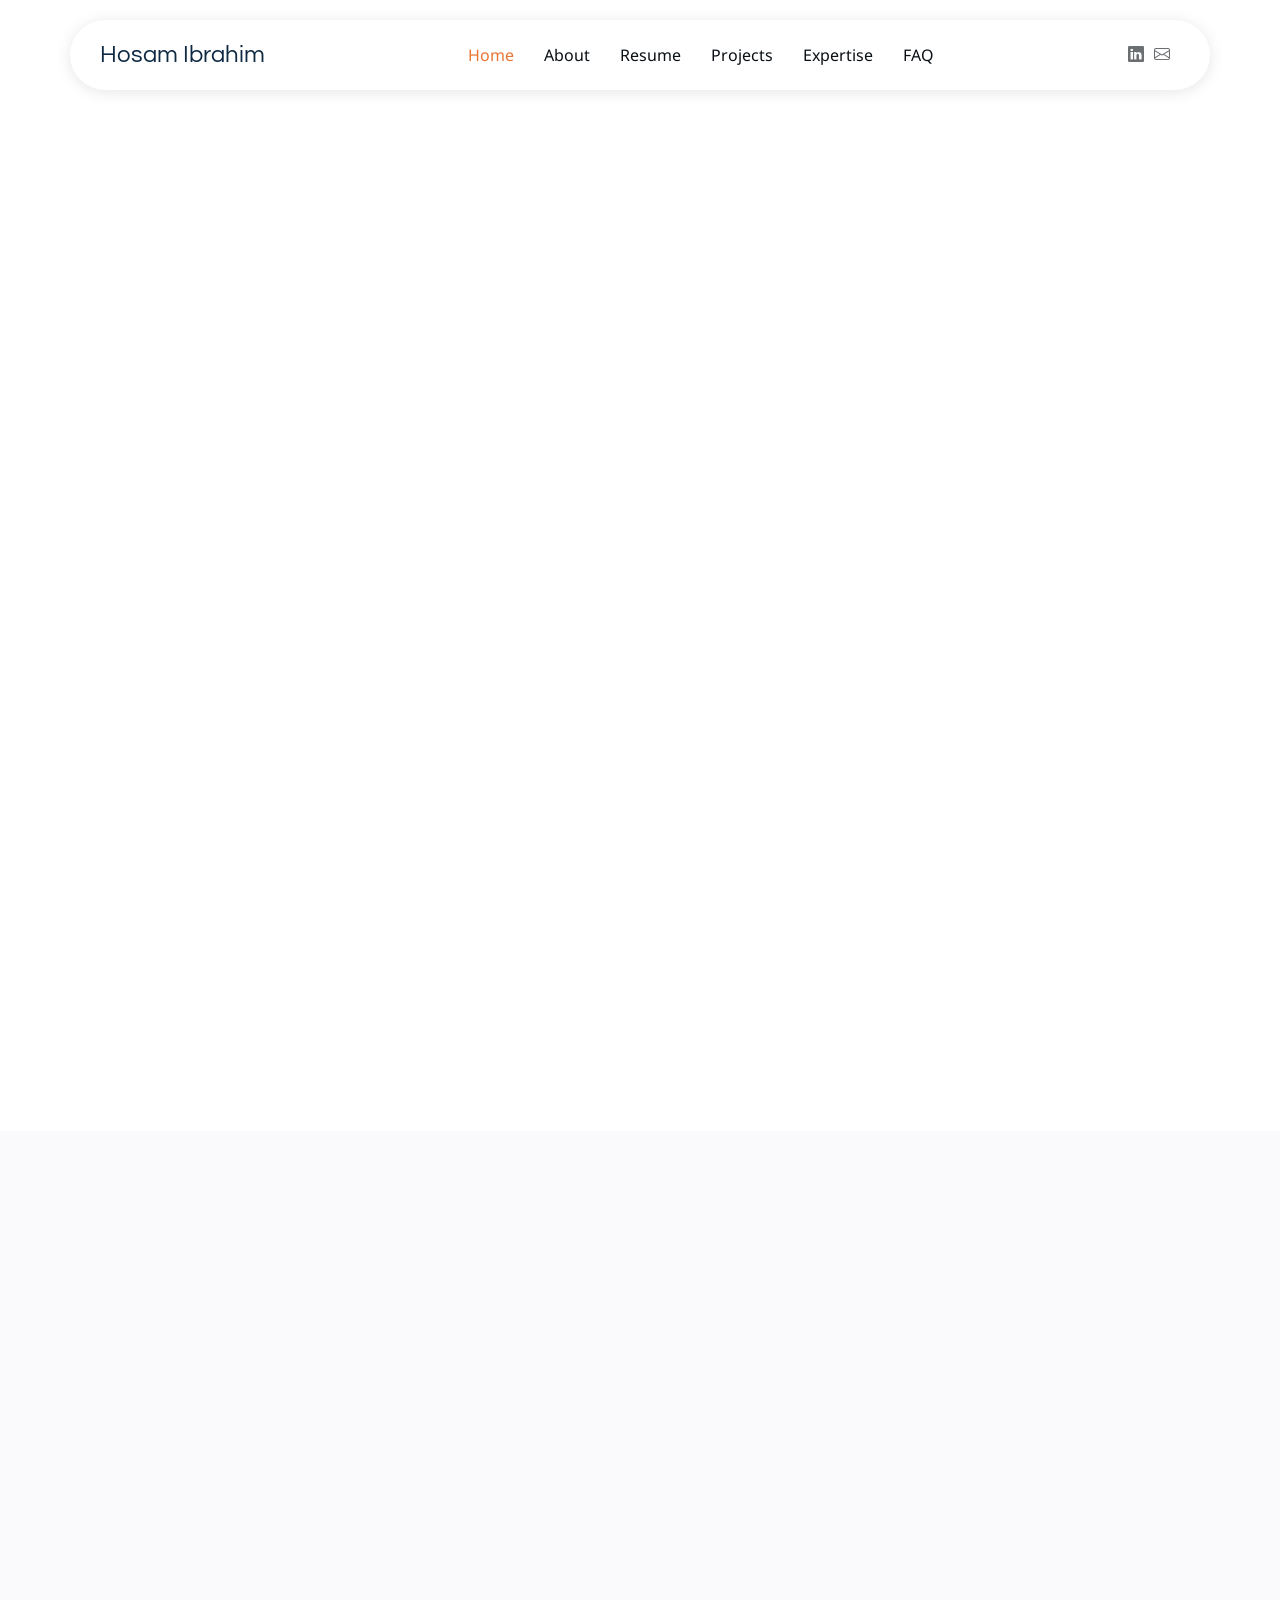
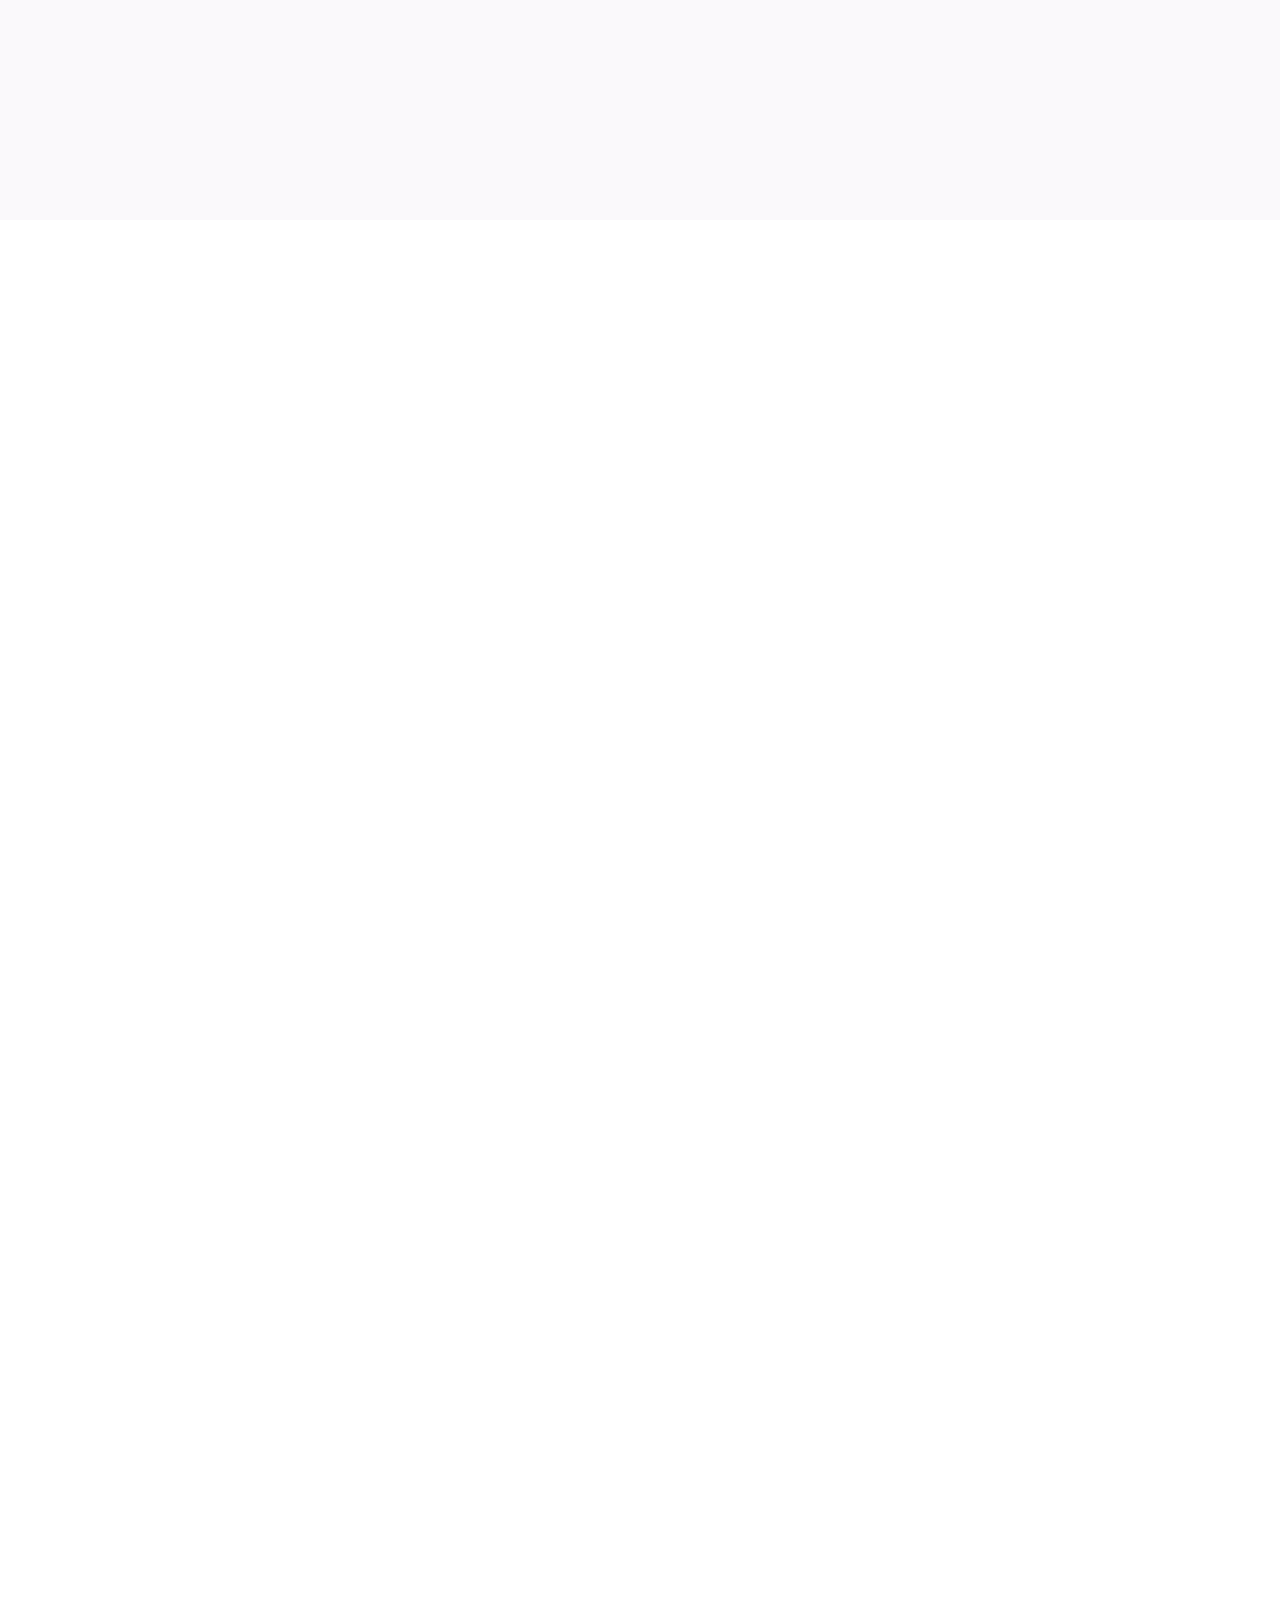
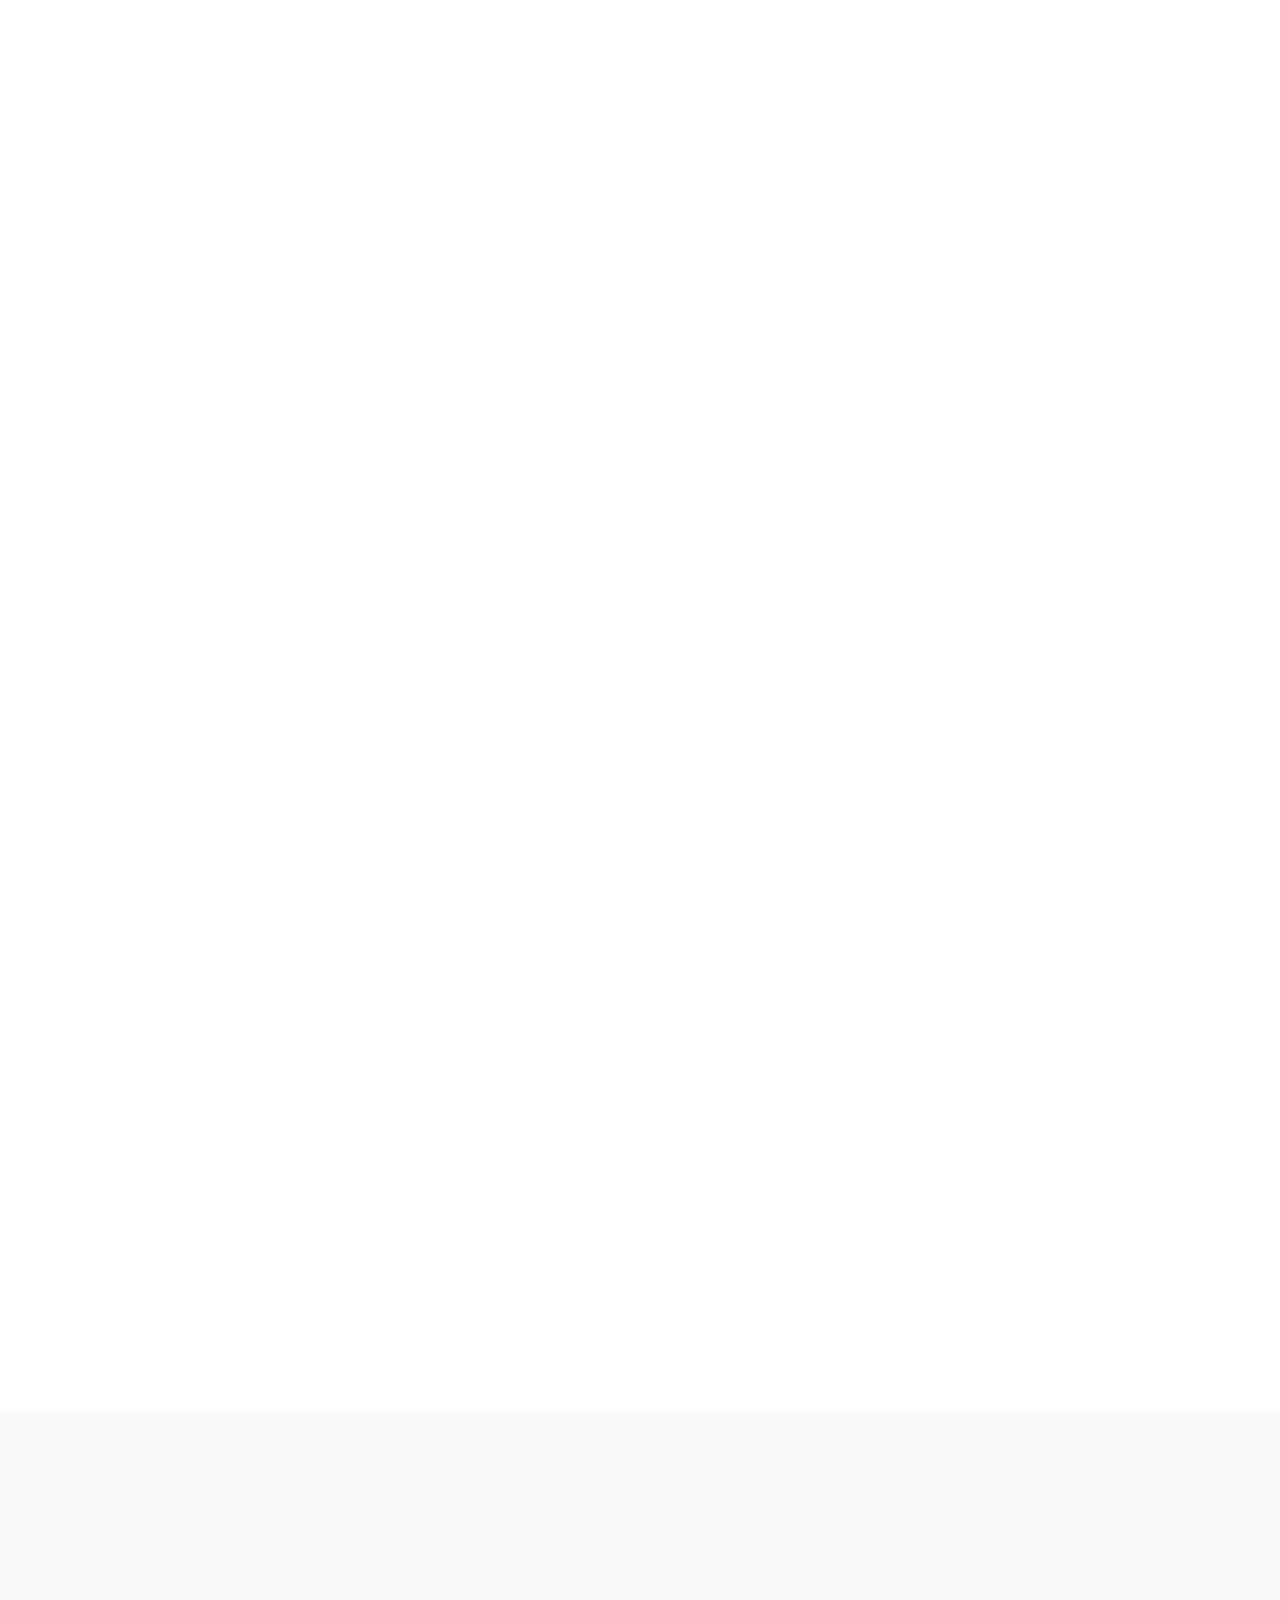
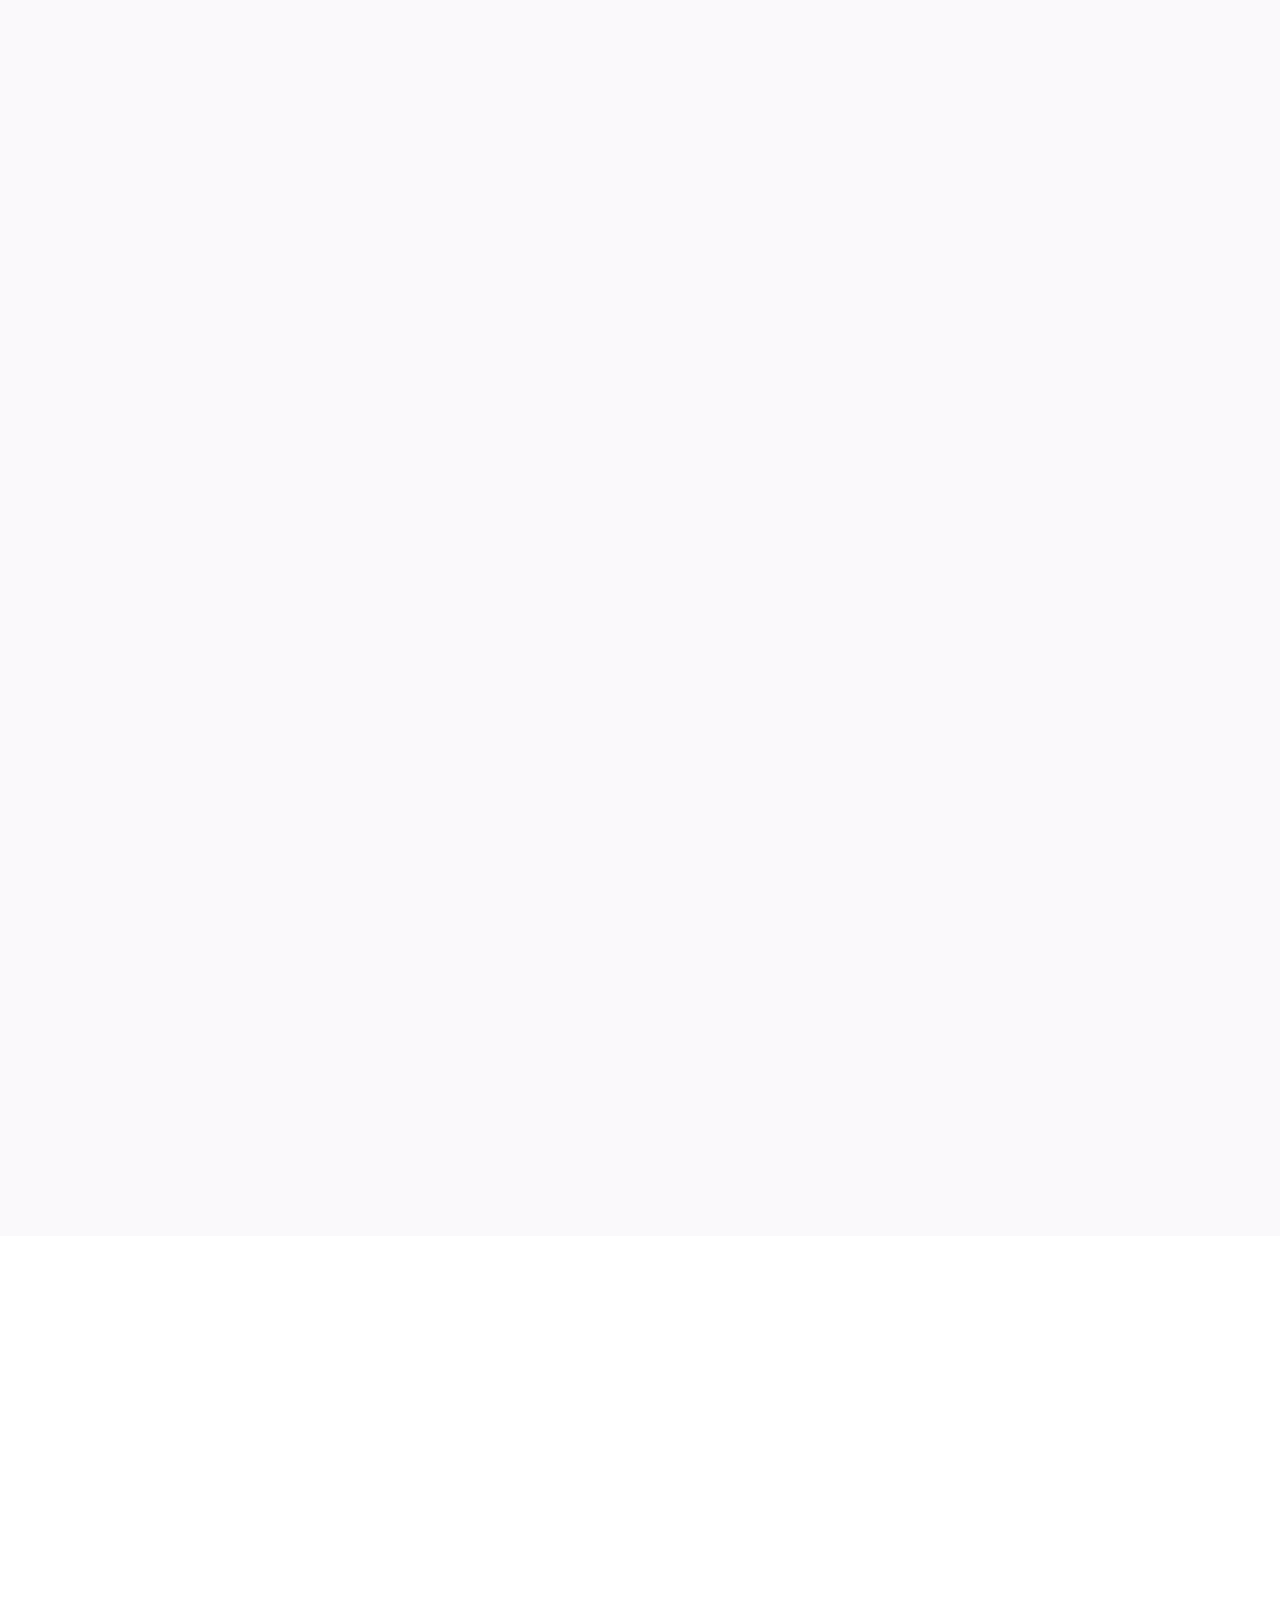
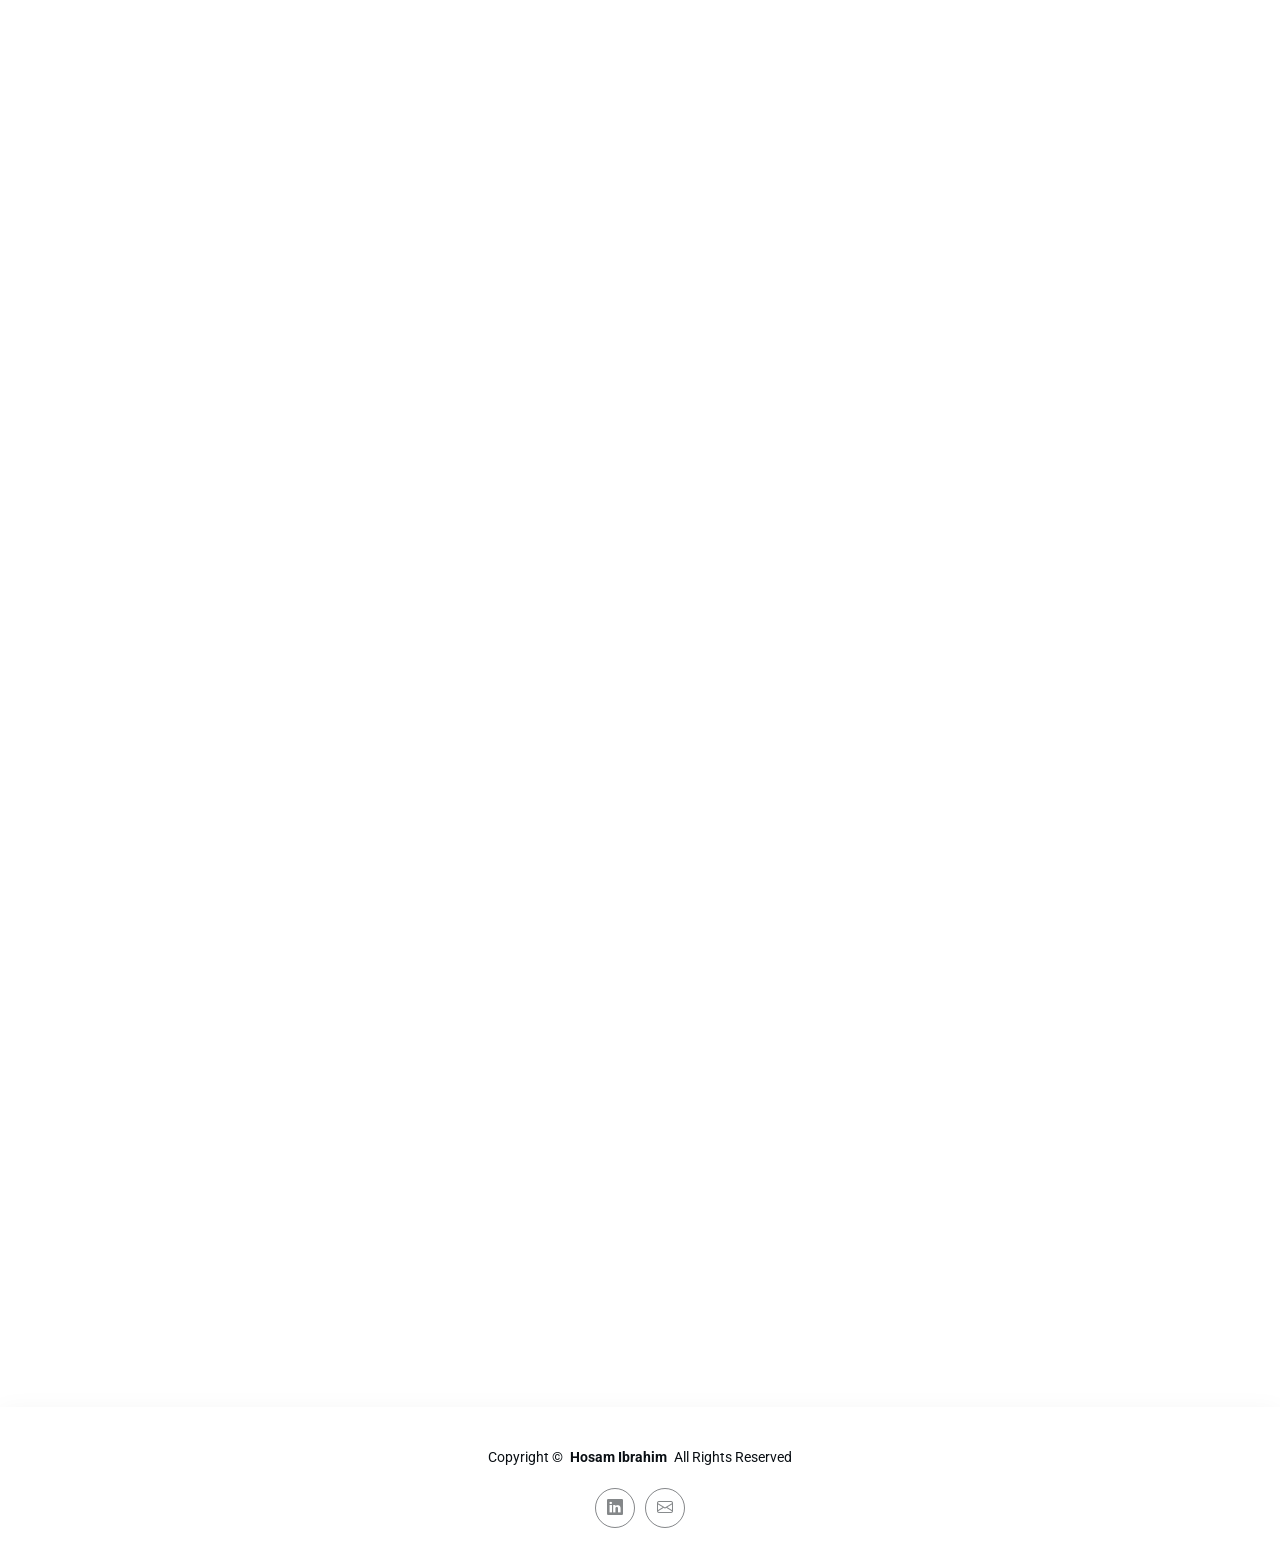
==== commit 9234df9f: "Update index.html" ====
--- a/index.html
+++ b/index.html
@@ -186,7 +186,7 @@
             <path d="M 0,10 C 40,0 60,20 100,10 C 140,0 160,20 200,10" fill="none" stroke="currentColor" stroke-width="2"></path>
           </svg>
         </div>
-        <p>A high-level view of the strategic and operational competencies that drive innovation</p>
+        <p>From scalable architectures to seamless data flows, I deliver end-to-end solutions that drive efficiency, reduce costs, and empower teams.</p>
       </div><!-- End Section Title -->
 
       <div class="container" data-aos="fade-up" data-aos-delay="100">
@@ -196,15 +196,17 @@
           <div class="col-md-6 col-lg-3" data-aos="fade-up" data-aos-delay="100">
             <div class="service-item">
               <i class="bi bi-diagram-3 icon"></i>
-              <h3><a href="#">Enterprise Architecture & System Design</a></h3>
-              <p>From scalable architectures to seamless data flows, I deliver end-to-end solutions that drive efficiency, reduce costs, and empower teams.</p>
+              <!-- <h3><a href="#">Enterprise Architecture & System Design</a></h3> -->
+              <h3>Enterprise Architecture & System Design</h3>
+              <p>Defining scalable, secure system blueprints that align technology with long‑term business strategy.</p>
             </div>
           </div><!-- End Skill Item -->
           
           <div class="col-md-6 col-lg-3" data-aos="fade-up" data-aos-delay="200">
             <div class="service-item">
               <i class="bi bi-database-check icon"></i>
-              <h3><a href="#">Data Transformation & Real‑Time Data Integration</a></h3>
+              <!-- <h3><a href="#">Data Transformation & Real‑Time Data Integration</a></h3> -->
+               <h3>Data Transformation & Real‑Time Data Integration</h3>
               <p>Crafting ETL pipelines and streaming solutions for reliable data migration, cleansing, and analytics.</p>
             </div>
           </div><!-- End Skill Item -->
@@ -212,7 +214,8 @@
           <div class="col-md-6 col-lg-3" data-aos="fade-up" data-aos-delay="300">
             <div class="service-item">
               <i class="bi bi-people icon"></i>
-              <h3><a href="#">Team Leadership & Project Management</a></h3>
+              <!-- <h3><a href="#">Team Leadership & Project Management</a></h3> -->
+               <h3>Team Leadership & Project Management</h3>
               <p>Leading cross-functional development teams and managing projects from conception to successful delivery.</p>
             </div>
           </div><!-- End Skill Item -->
@@ -220,7 +223,8 @@
           <div class="col-md-6 col-lg-3" data-aos="fade-up" data-aos-delay="400">
             <div class="service-item">
               <i class="bi bi-code-slash icon"></i>
-              <h3><a href="#">End‑to‑End Solution Delivery</a></h3>
+              <!-- <h3><a href="#">End‑to‑End Solution Delivery</a></h3> -->
+               <h3>End‑to‑End Solution Delivery</h3>
               <p>I partner with stakeholders to architect and build robust applications—whether that means .NET, Python, JavaScript, or emerging frameworks—always selecting the optimal stack to solve the problem at hand and deliver tangible business value.</p>
             </div>
           </div><!-- End Skill Item -->
@@ -282,11 +286,14 @@
                     <p class="description">
                       Orchestrated end-to-end delivery of mission-critical data initiatives, leading a cross-functional engineering team through strategic requirements analysis and scalable system design to build, optimize, and deploy robust transformation and integration pipelines.
                     </p>
+                    <p class="description">
+                      Drove development of scalable software components—conducting requirements analysis, architecting solutions, and writing optimized code. Designed and implemented complex database objects and integration workflows, collaborating with stakeholders to ensure reliability, performance, and seamless system interoperability.
+                    </p>
                   </div>
                 </div>
 
                 <!-- Senior Engineer -->
-                <div class="timeline-item" data-aos="fade-up" data-aos-delay="400">
+                <!-- <div class="timeline-item" data-aos="fade-up" data-aos-delay="400">
                   <div class="timeline-left">
                     <h4 class="company">intelliSYS Solutions & Consulting</h4>
                     <span class="period">Oct 2019 – Nov 2019</span>
@@ -298,7 +305,7 @@
                       Drove development of scalable software components—conducting requirements analysis, architecting solutions, and writing optimized code. Designed and implemented complex database objects and integration workflows, collaborating with stakeholders to ensure reliability, performance, and seamless system interoperability.
                     </p>
                   </div>
-                </div>
+                </div> -->
 
                 <!-- Rakaaiz -->
                 <div class="timeline-item" data-aos="fade-up" data-aos-delay="500">
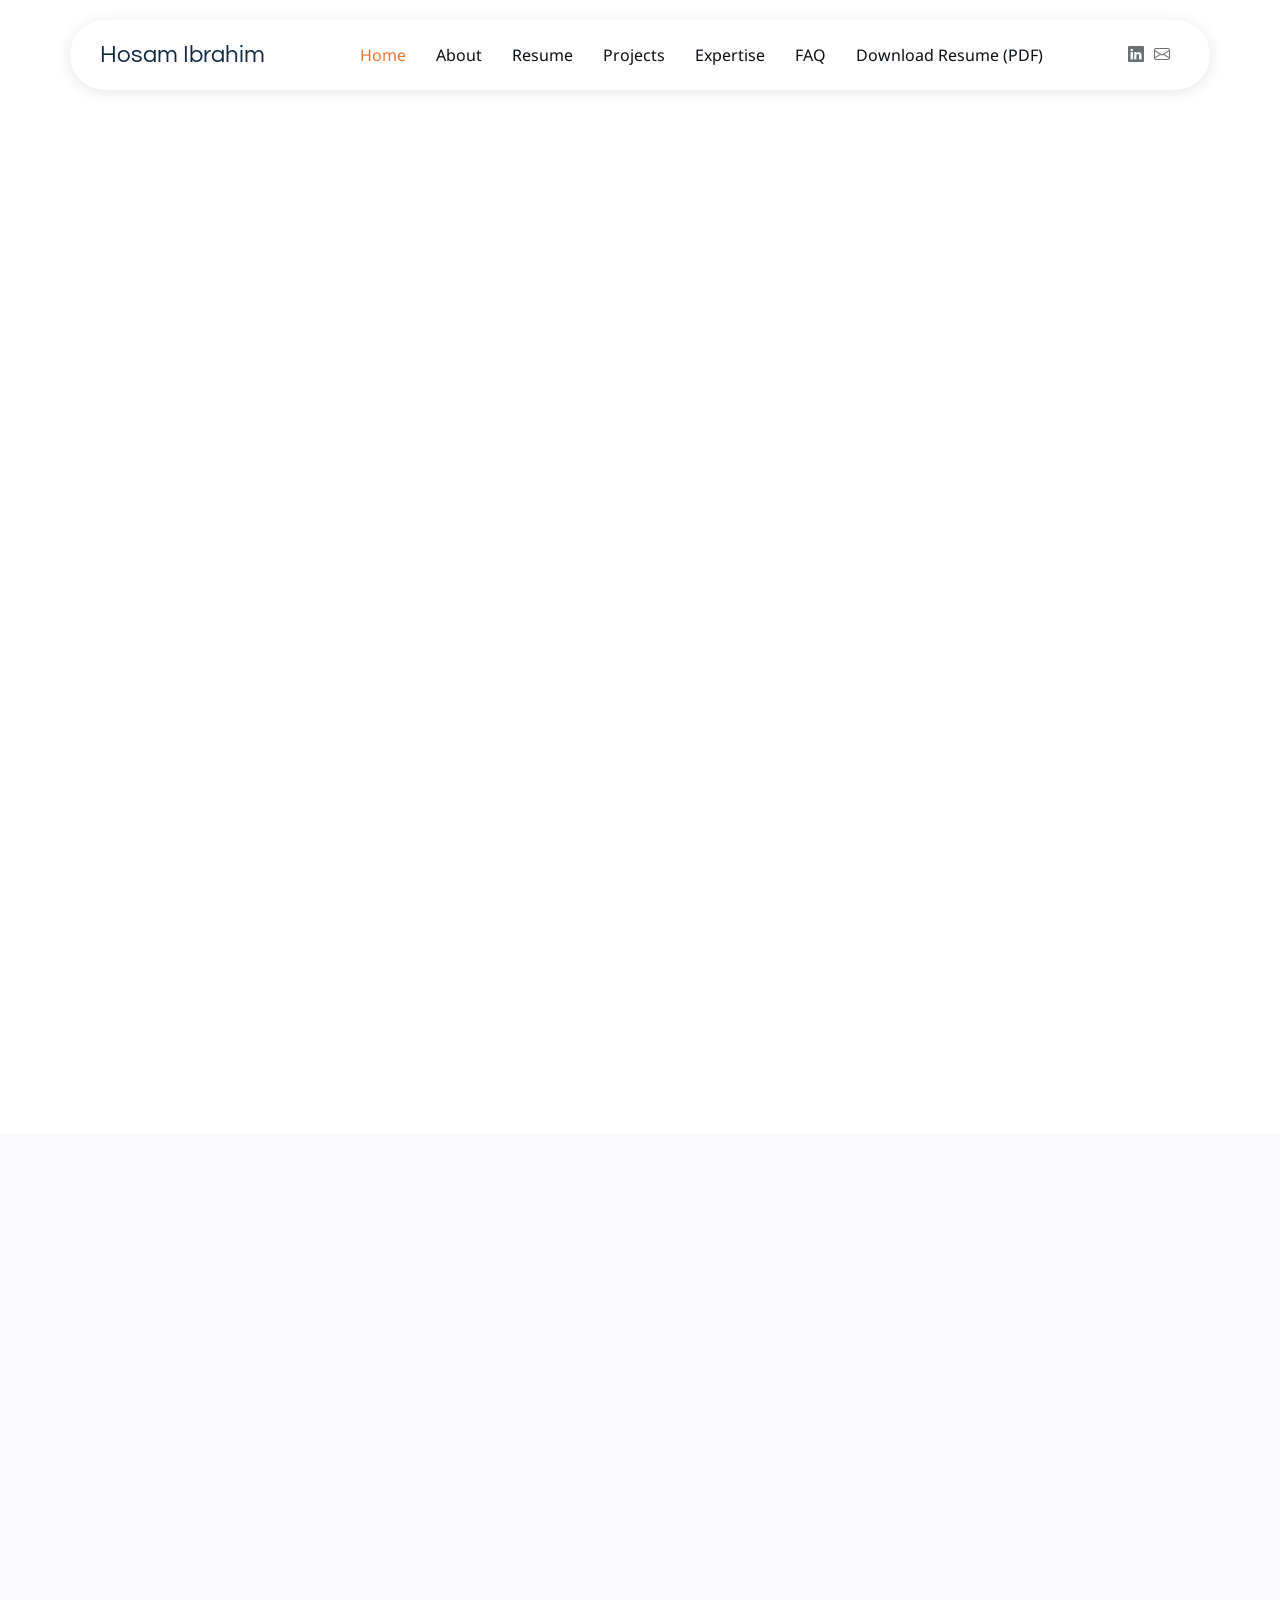
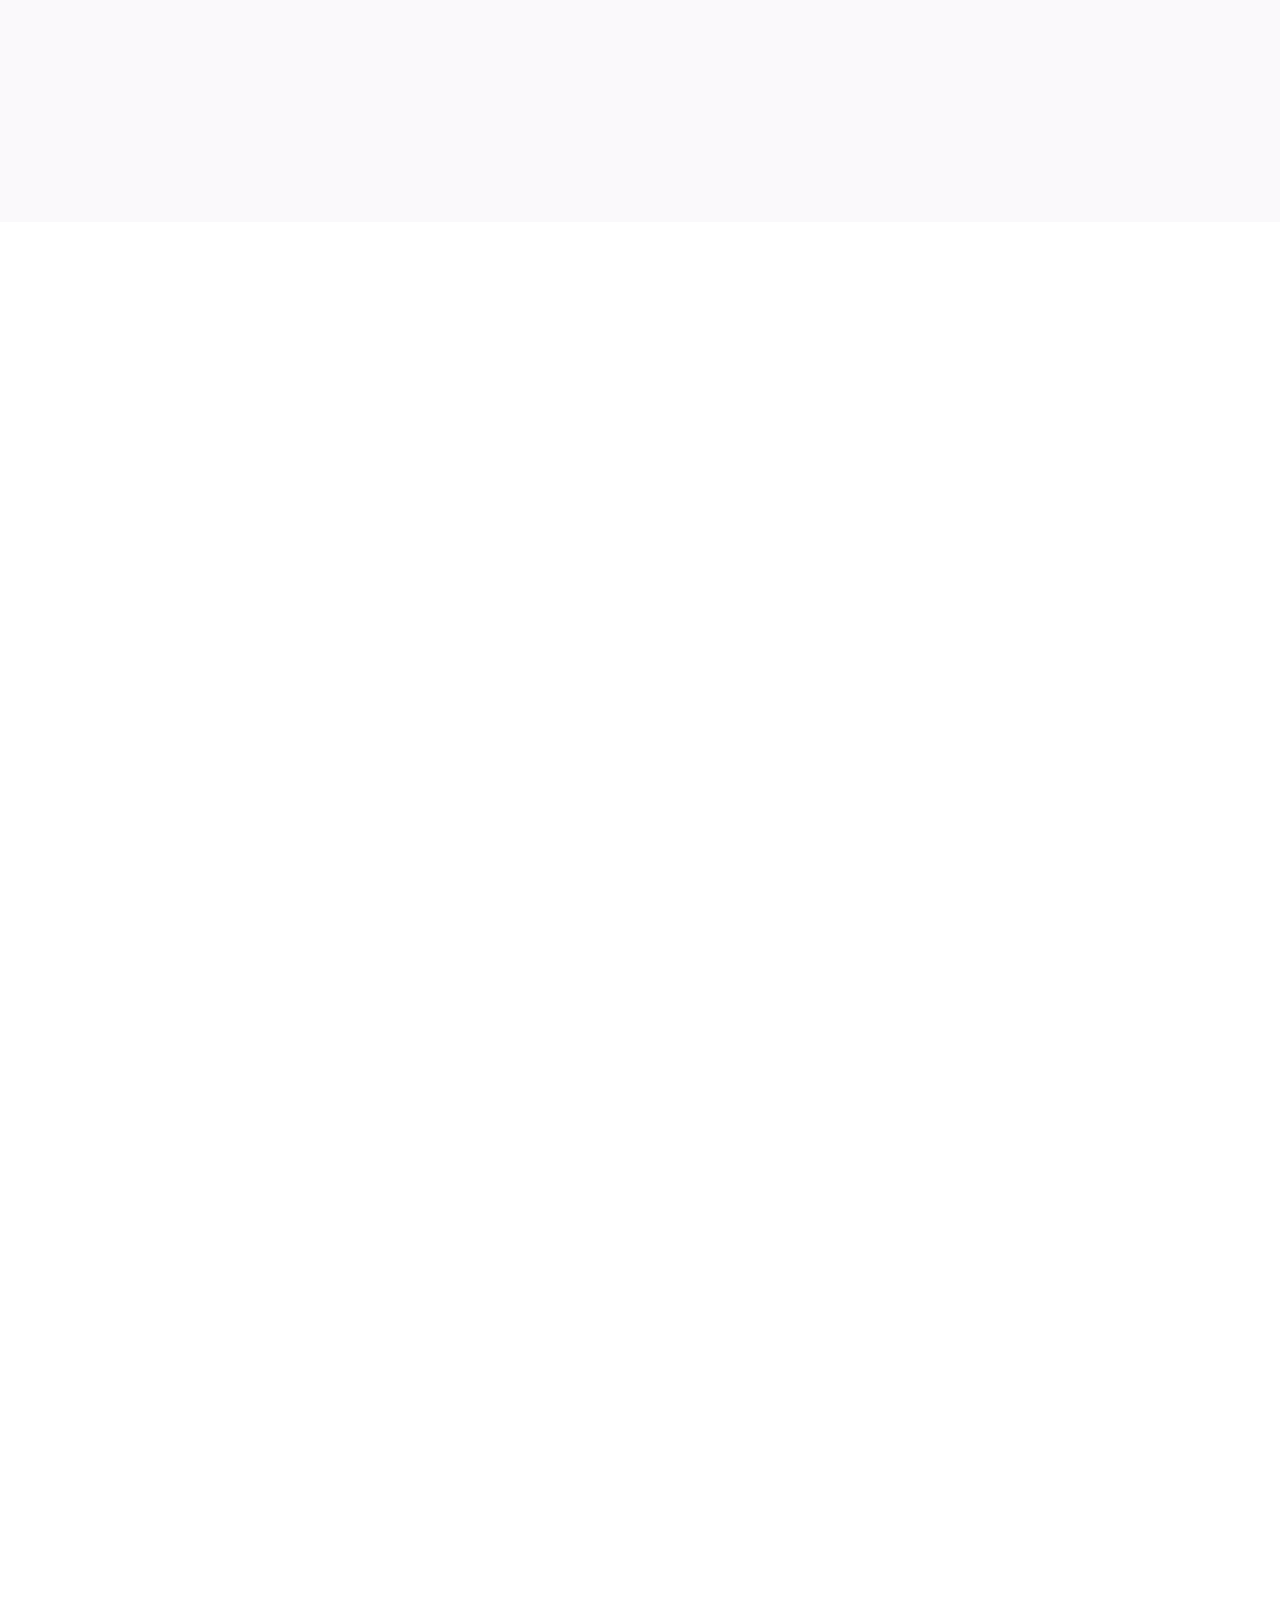
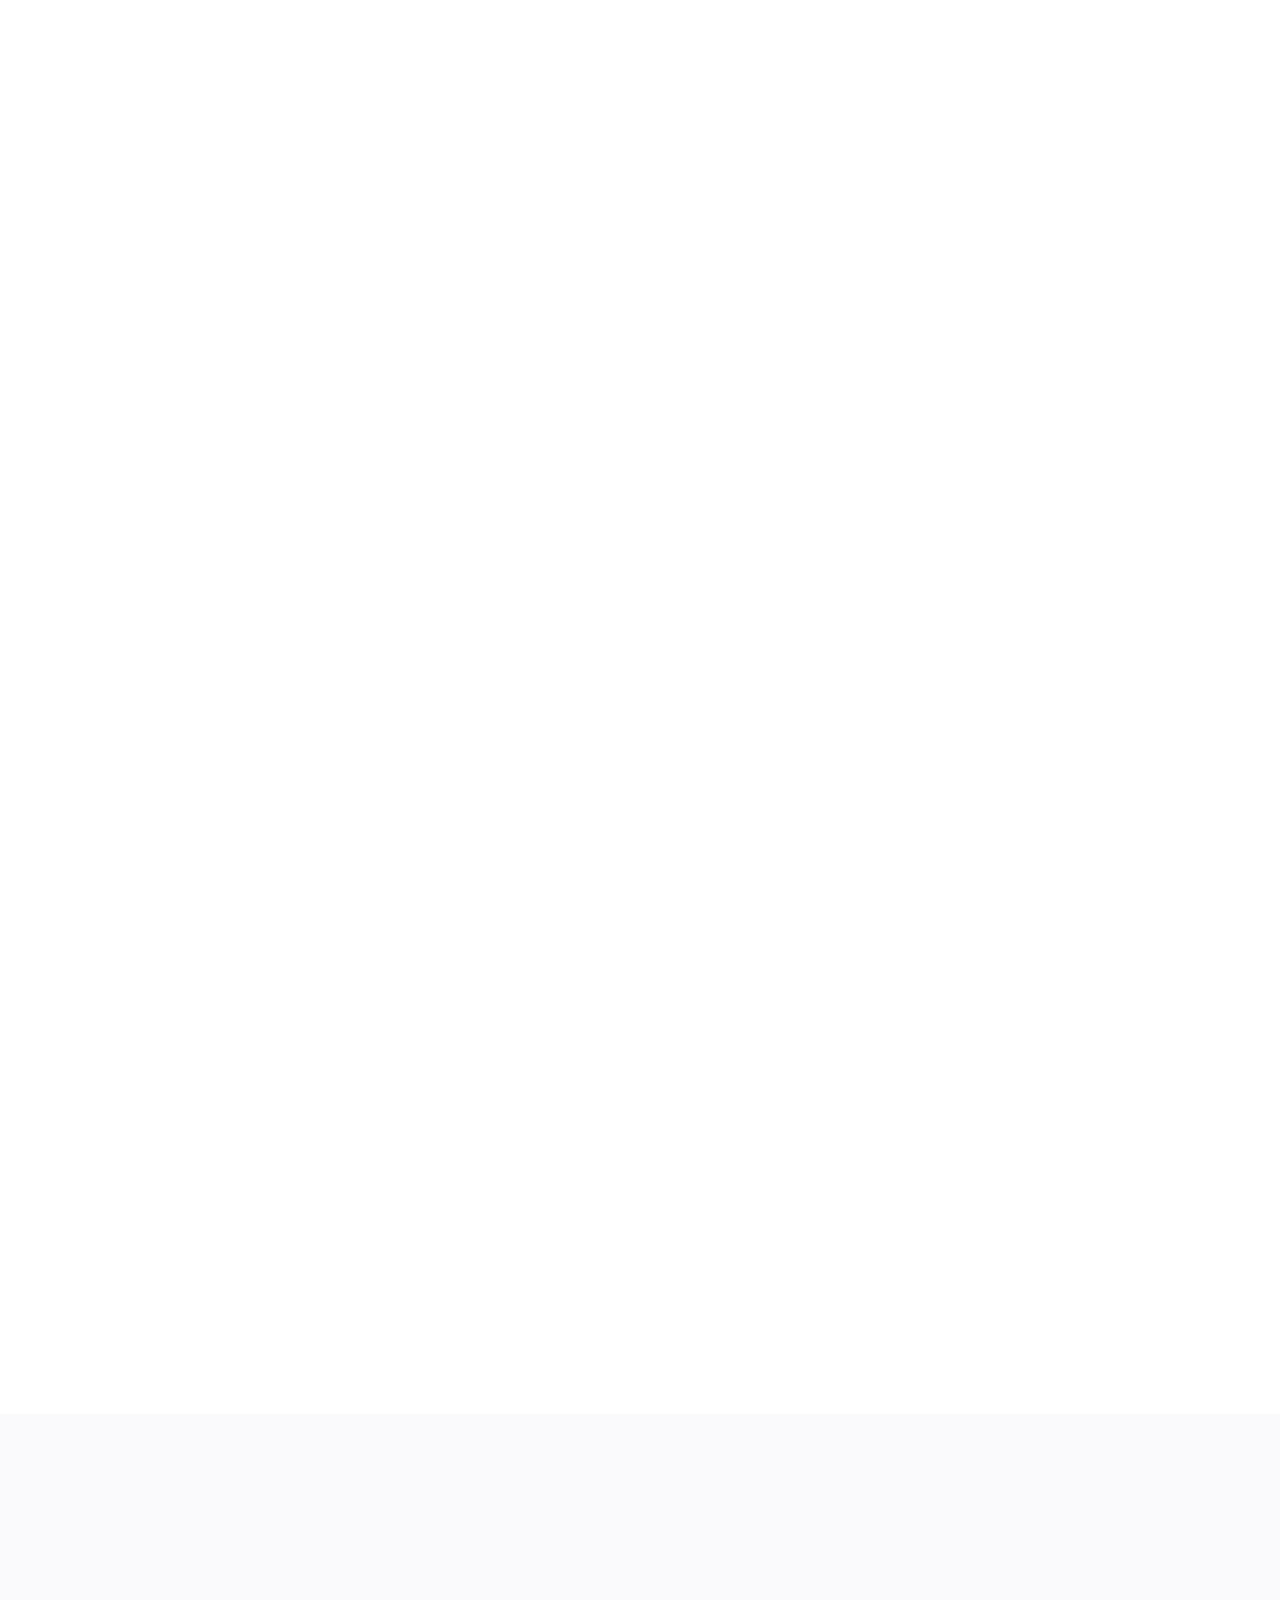
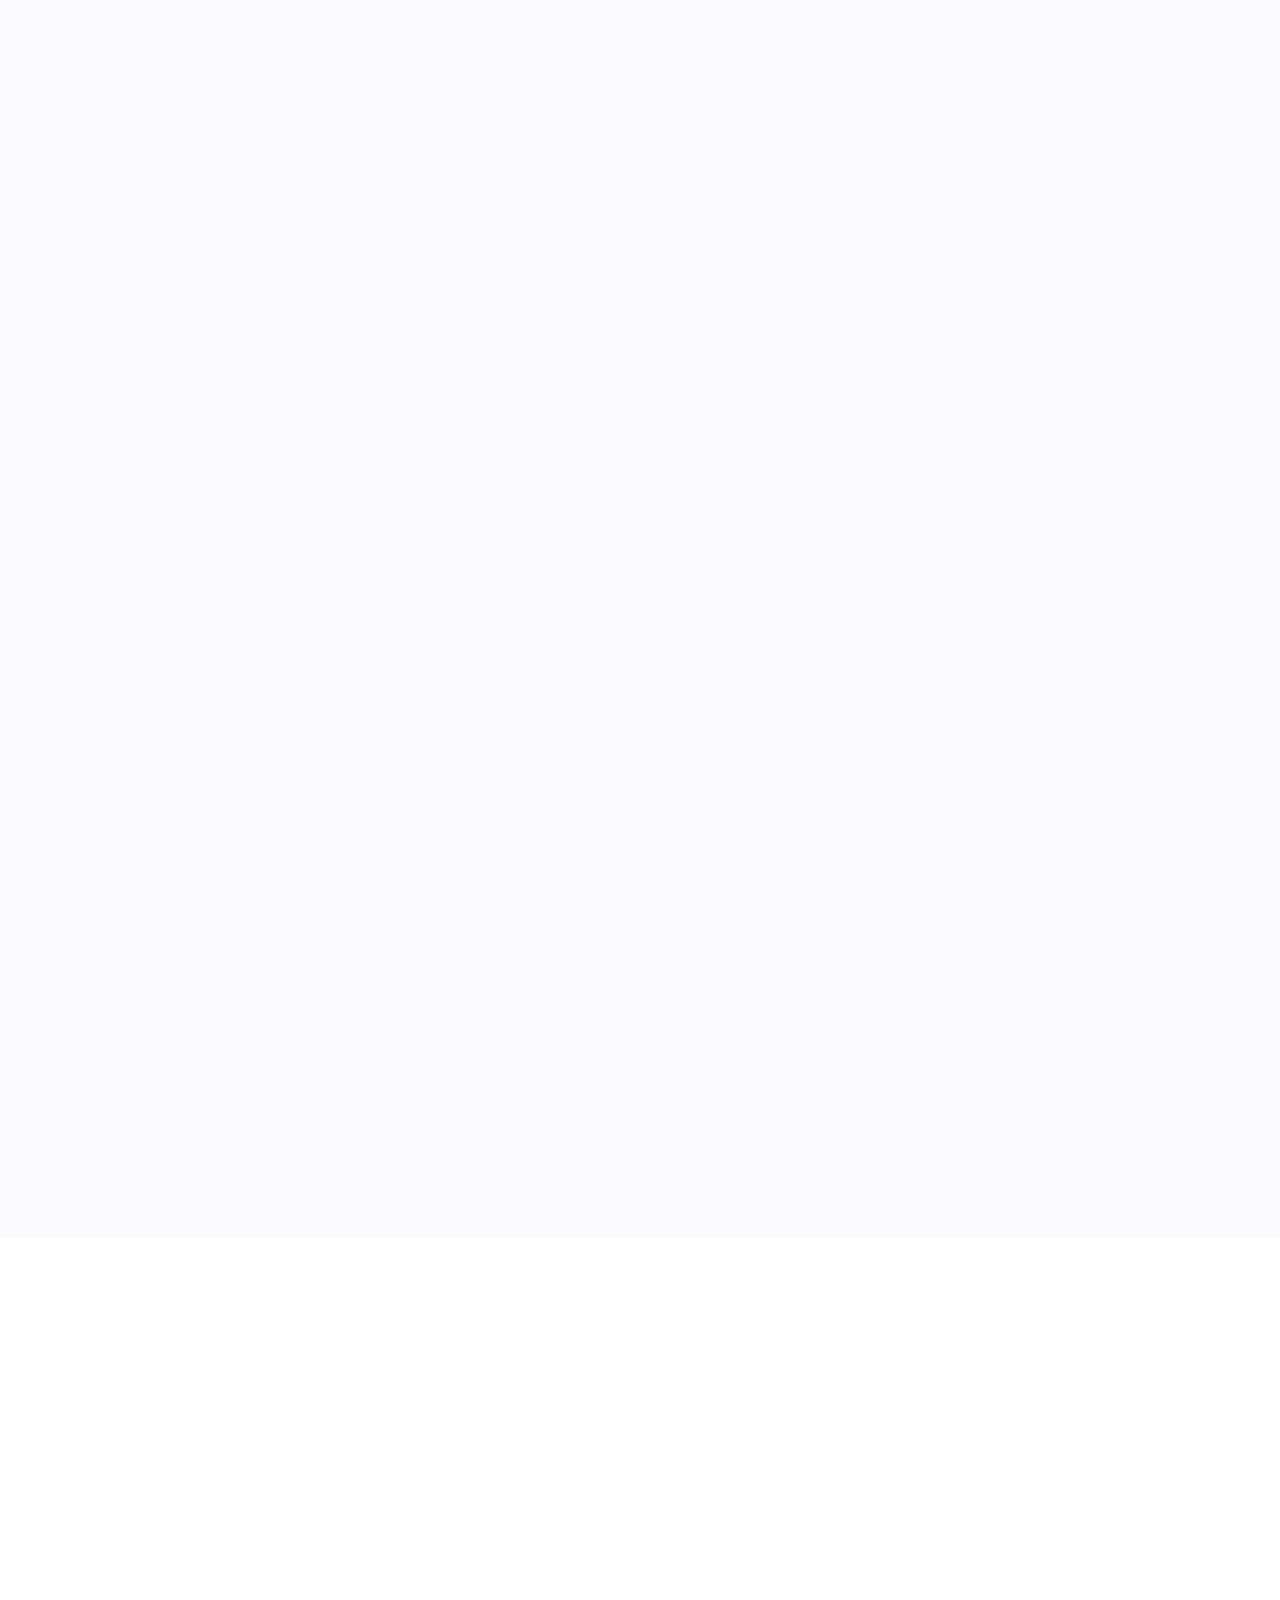
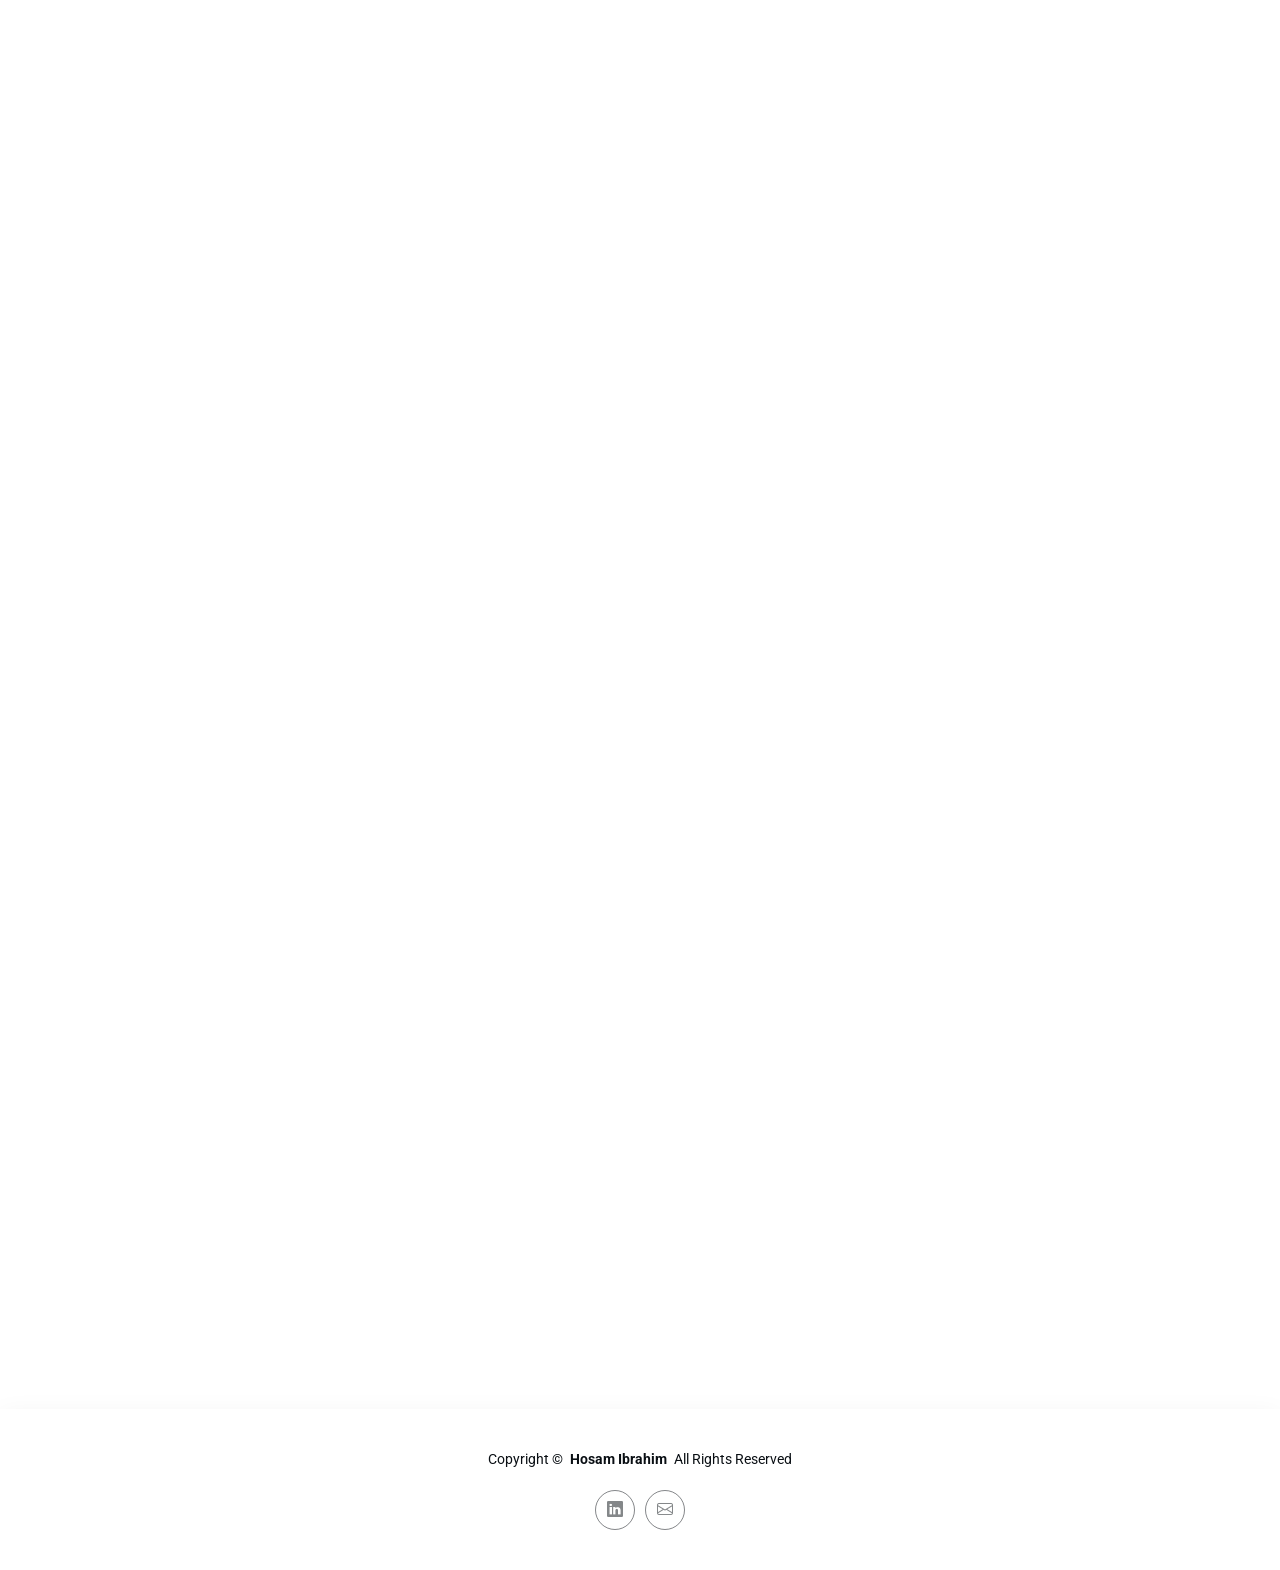
==== commit e8b3c84d: "Added resume pdf file" ====
--- a/index.html
+++ b/index.html
@@ -74,6 +74,7 @@
           </li> -->
           <!-- <li><a href="#contact">Contact</a></li> -->
            <li><a href="#faq">FAQ</a></li>
+           <li><a href="assets/HosamIbrahim.pdf" download="HosamIbrahim.pdf" target="_blank" rel="noopener noreferrer">Download Resume (PDF)</a></li>
         </ul>
         <i class="mobile-nav-toggle d-xl-none bi bi-list"></i>
       </nav>
@@ -104,6 +105,7 @@
             <div class="cta-buttons" data-aos="fade-up" data-aos-delay="300">
               <a href="#portfolio" class="btn btn-primary">Projects</a>
               <!-- <a href="#contact" class="btn btn-outline">Let's Connect</a> -->
+               <a href="assets/HosamIbrahim.pdf" class="btn btn-outline" download="HosamIbrahim.pdf" target="_blank" rel="noopener noreferrer">Download Resume</a>
             </div>
             <div class="hero-stats" data-aos="fade-up" data-aos-delay="400">
               <div class="stat-item">
@@ -278,7 +280,7 @@
                 <div class="timeline-item" data-aos="fade-up" data-aos-delay="300">
                   <div class="timeline-left">
                     <h4 class="company">intelliSYS Solutions & Consulting</h4>
-                    <span class="period">Dec 2019 – Mar 2020</span>
+                    <span class="period">Oct 2019 – Mar 2020</span>
                   </div>
                   <div class="timeline-dot"></div>
                   <div class="timeline-right">
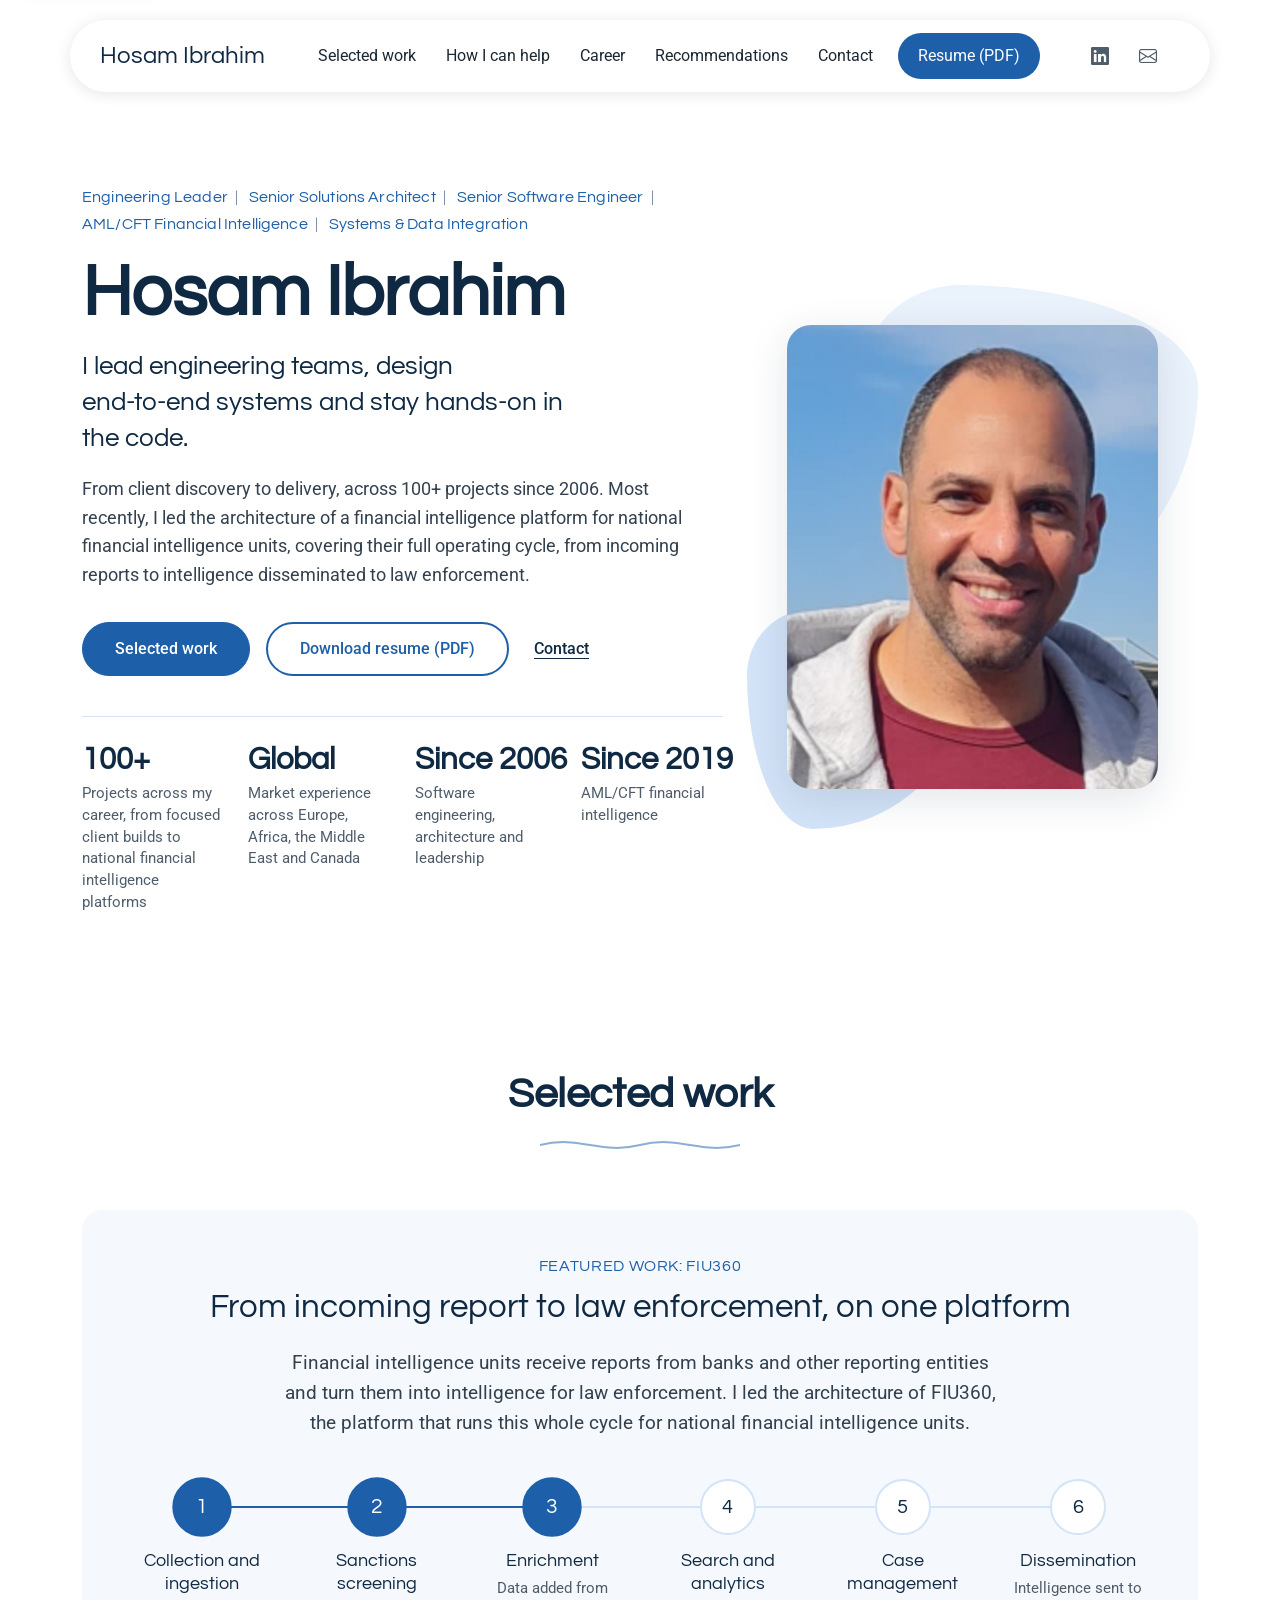
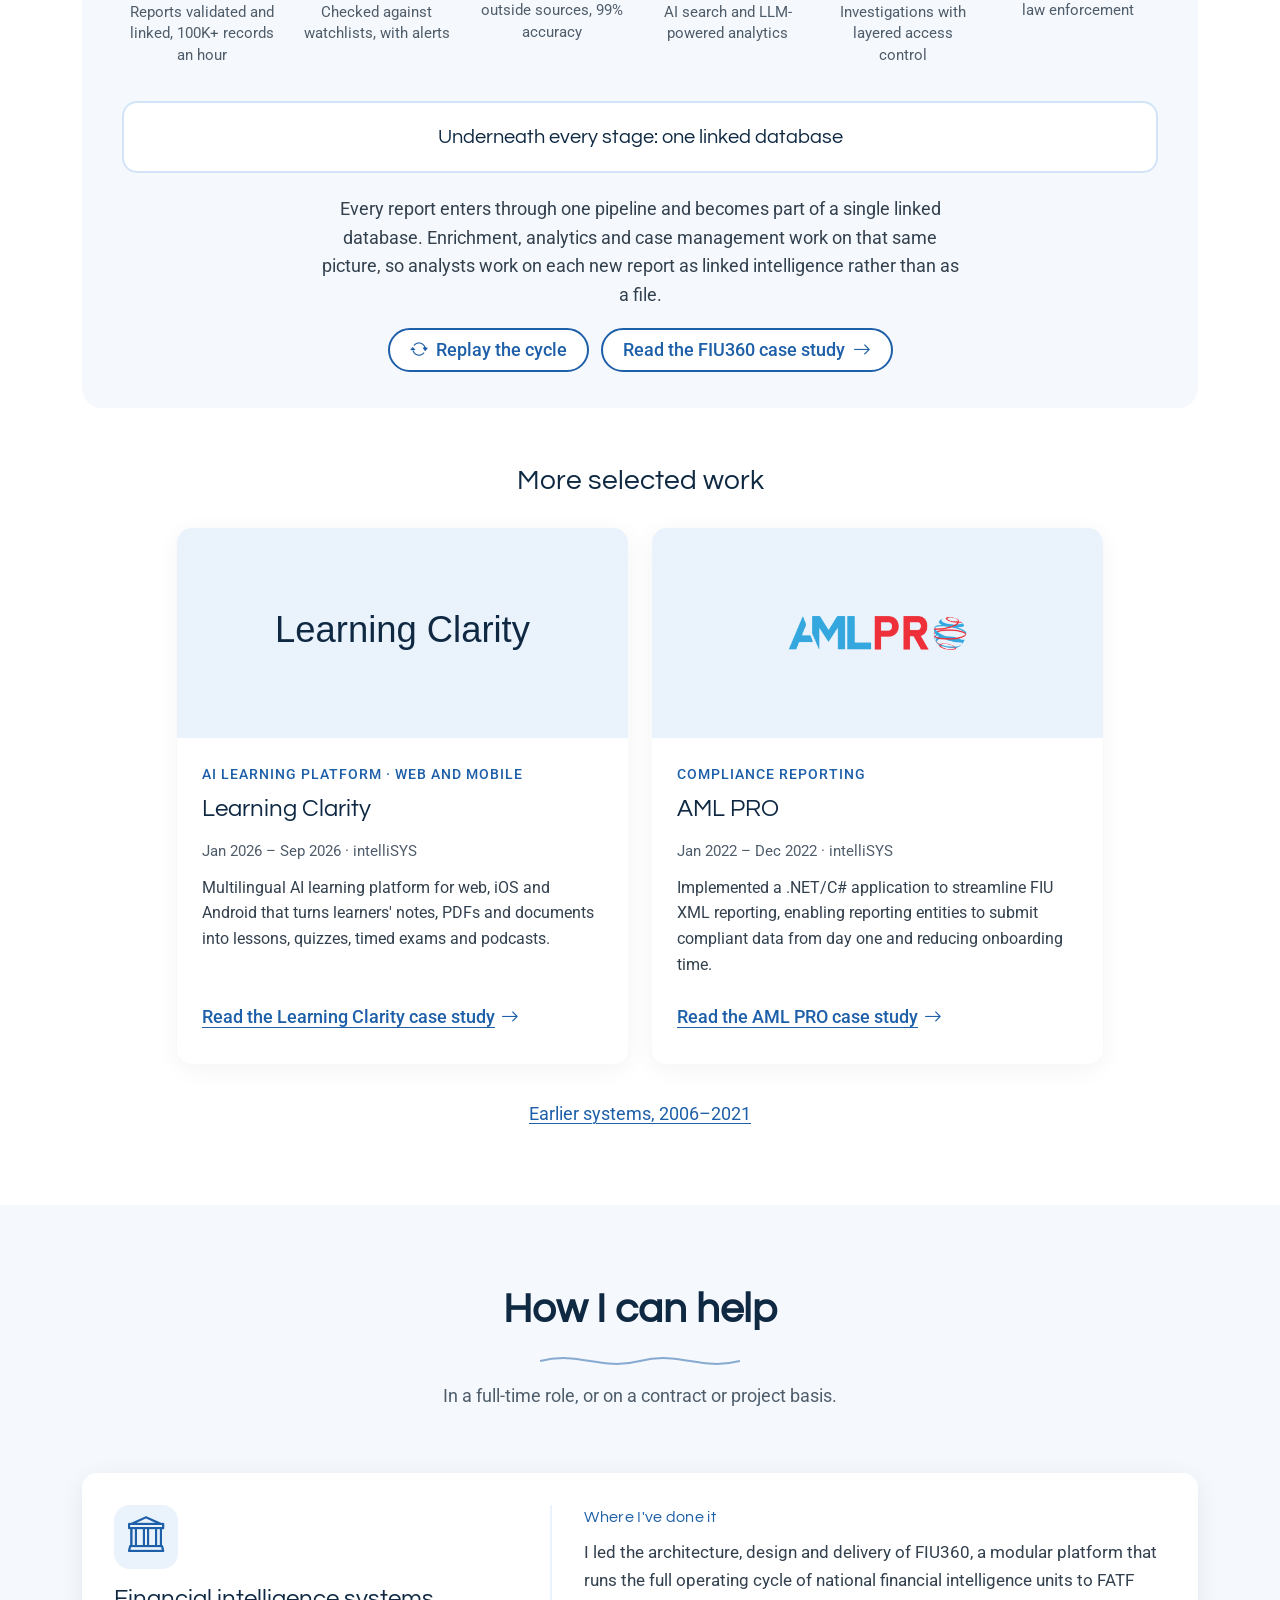
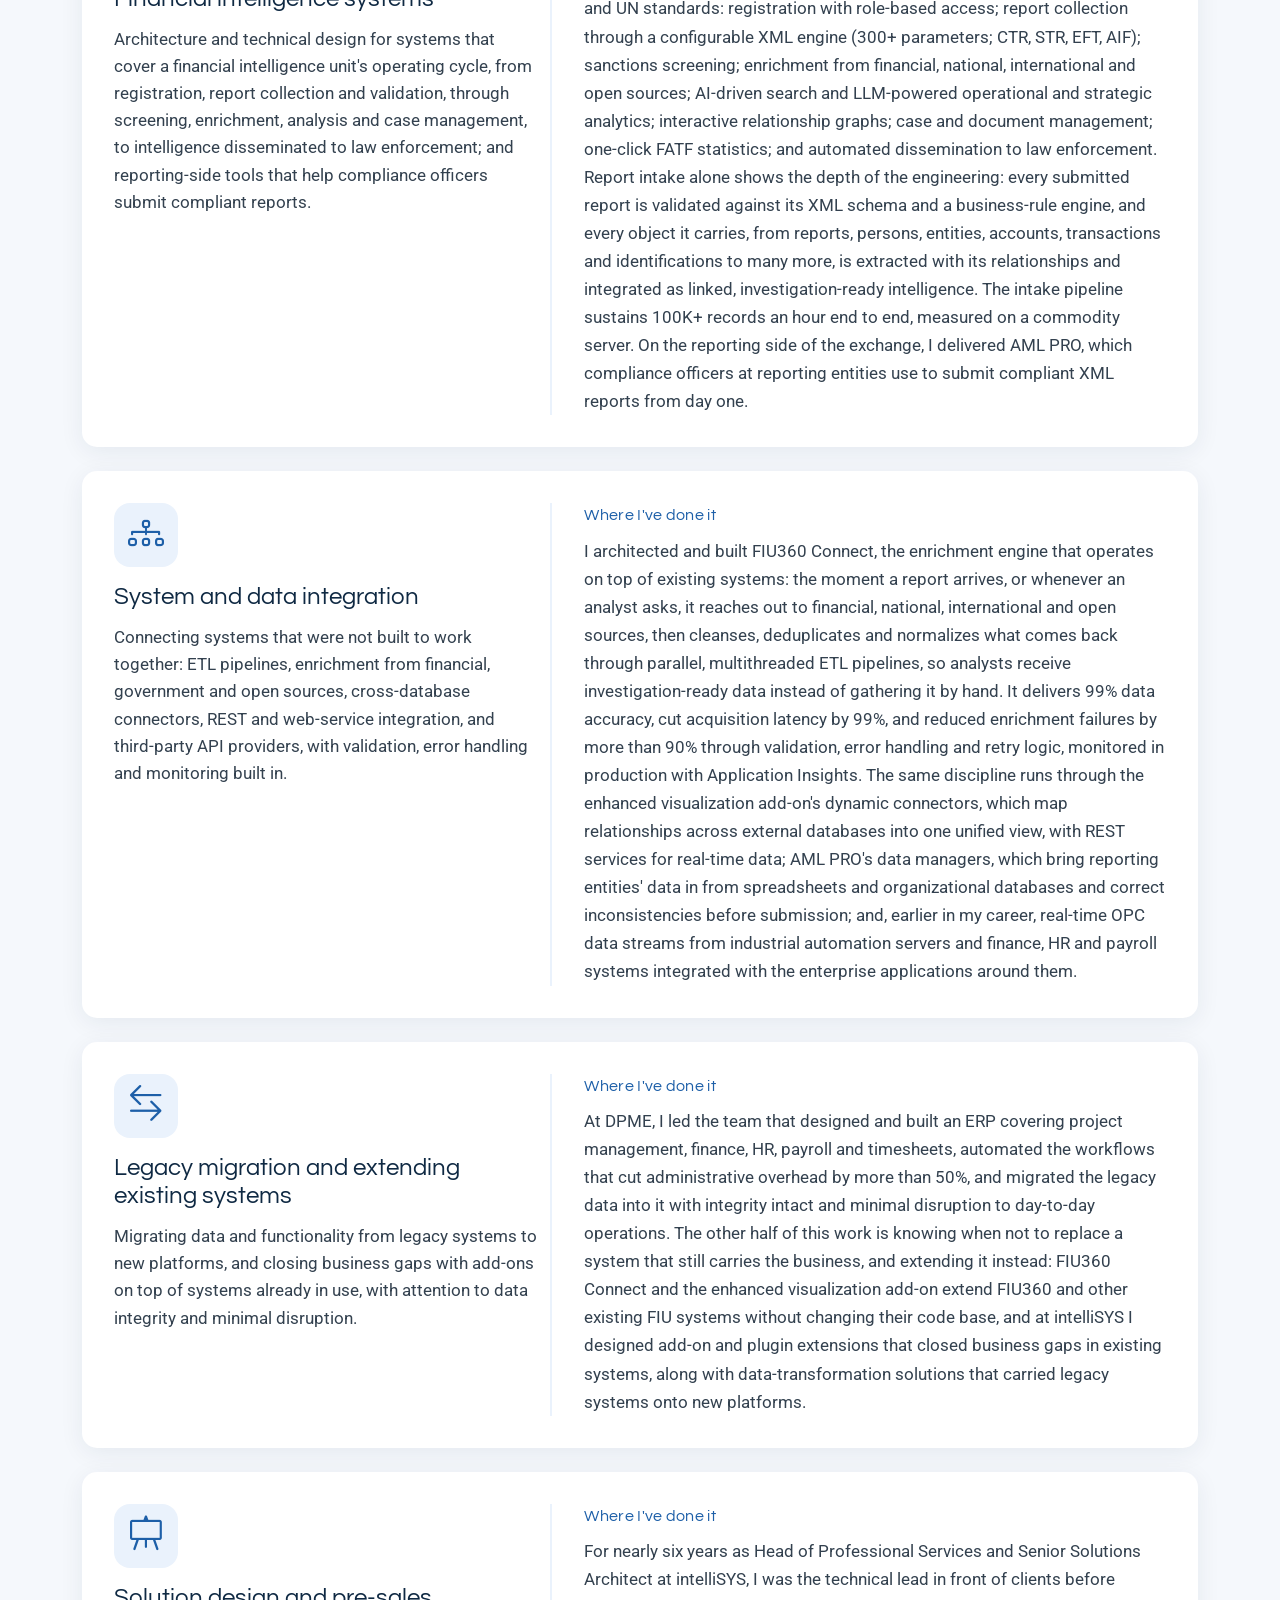
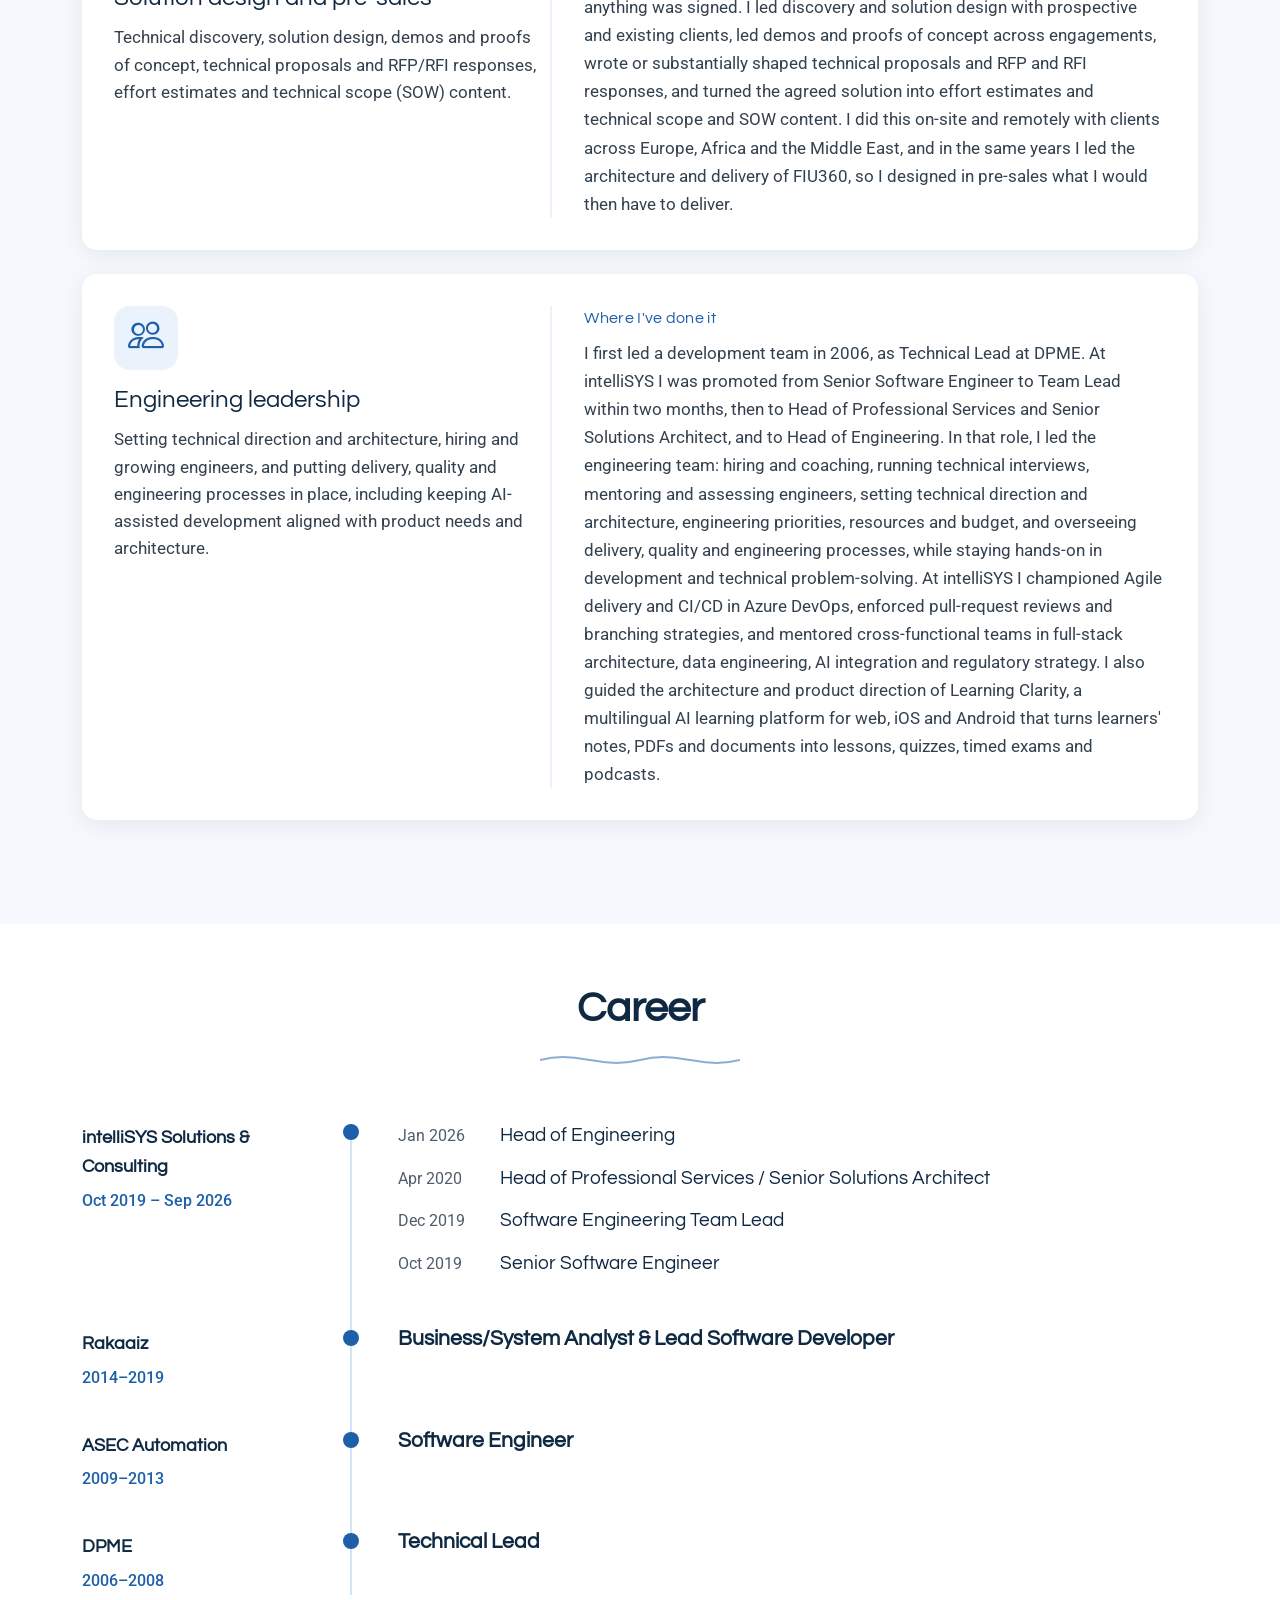
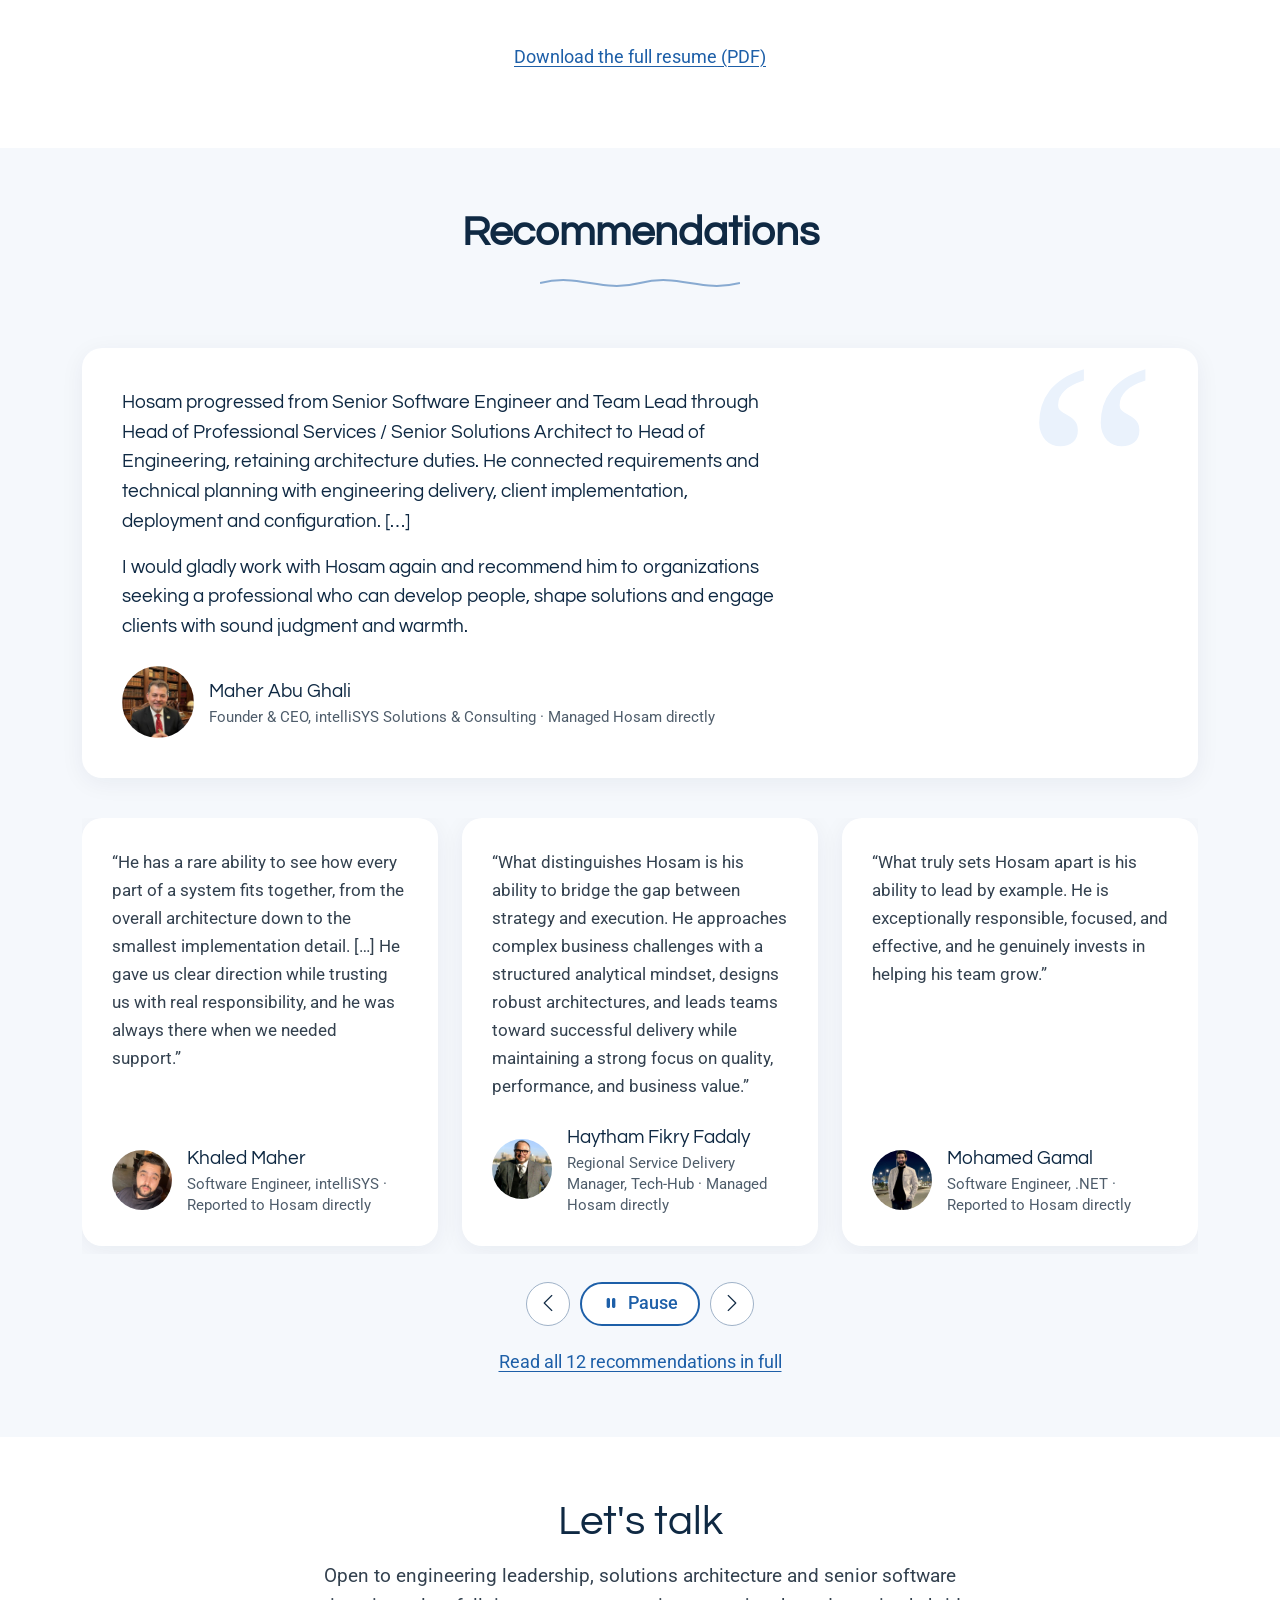
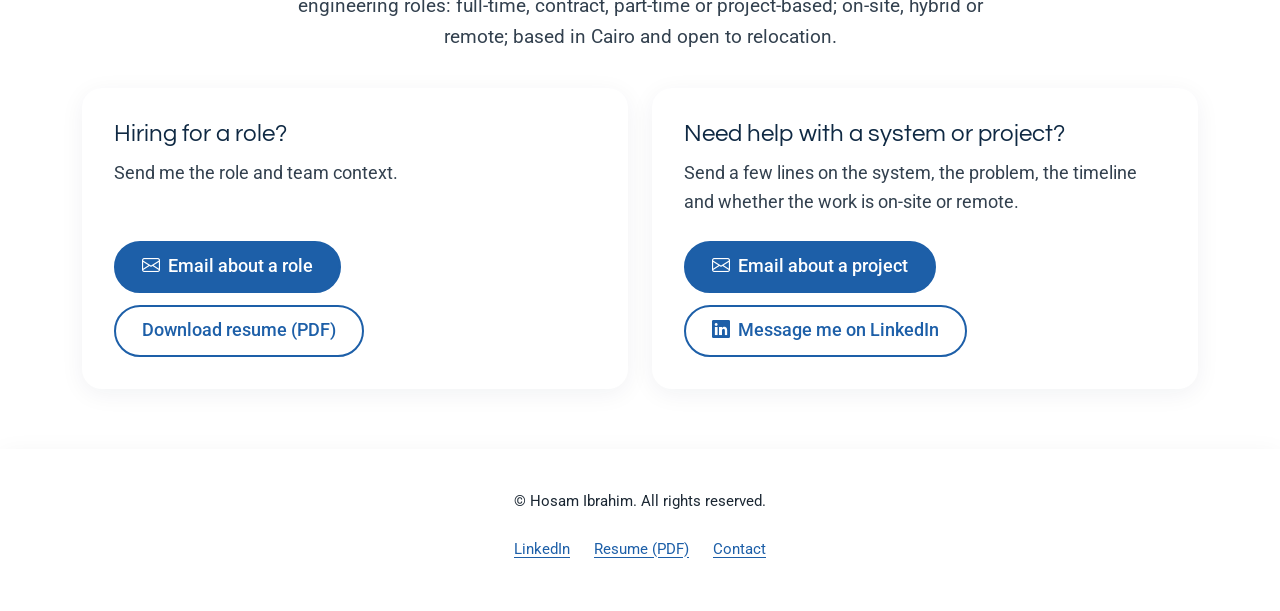
==== commit 81e9639a: "Enhancements for my personal website" ====
--- a/index.html
+++ b/index.html
@@ -1,817 +1,288 @@
 <!DOCTYPE html>
 <html lang="en">
-
 <head>
   <meta charset="utf-8">
-  <meta content="width=device-width, initial-scale=1.0" name="viewport">
-  <title>Hosam Ibrahim - Business & Systems Analyst | Senior Solutions Architect</title>
-  <meta name="description" content="Highly accomplished Business & Systems Analyst, Senior Solutions Architect, and Lead Software Engineer with over 18 years of experience.">
-  <meta name="keywords" content="Hosam Ibrahim, Business Analyst, Systems Analyst, Solutions Architect, Software Engineer, .NET, C#, SQL Server, Project Management, Data Transformation, AI">
-
-  <!-- Favicons -->
+  <meta name="viewport" content="width=device-width, initial-scale=1">
+  <title>Hosam Ibrahim | Engineering Leader &amp; Senior Solutions Architect</title>
+  <meta name="description" content="Engineering leader, senior solutions architect and senior software engineer in Cairo. Led the architecture of a financial intelligence platform for national FIUs.">
+  <link rel="canonical" href="https://hosam-f-ibrahim.github.io/">
+  <meta property="og:title" content="Hosam Ibrahim | Engineering Leader &amp; Senior Solutions Architect">
+  <meta property="og:description" content="Engineering leader, senior solutions architect and senior software engineer in Cairo. Led the architecture of a financial intelligence platform for national FIUs.">
+  <meta property="og:type" content="website">
+  <meta property="og:url" content="https://hosam-f-ibrahim.github.io/">
+  <meta property="og:site_name" content="Hosam Ibrahim">
+  <meta property="og:image" content="https://hosam-f-ibrahim.github.io/assets/img/og-card.png">
+  <meta property="og:image:width" content="1200">
+  <meta property="og:image:height" content="627">
+  <meta property="og:image:alt" content="Hosam Ibrahim: Engineering Leader, Senior Solutions Architect, Senior Software Engineer">
+  <meta name="twitter:card" content="summary_large_image">
+  <script type="application/ld+json">{"@context": "https://schema.org", "@type": "ProfilePage", "url": "https://hosam-f-ibrahim.github.io/", "mainEntity": {"@type": "Person", "@id": "https://hosam-f-ibrahim.github.io/#person", "name": "Hosam Ibrahim", "alternateName": "Hosam Fazie", "url": "https://hosam-f-ibrahim.github.io/", "jobTitle": ["Engineering Leader", "Senior Solutions Architect", "Senior Software Engineer"], "description": "I lead engineering teams, design end-to-end systems and stay hands-on in the code.", "image": "https://hosam-f-ibrahim.github.io/assets/img/profile/MyPic.jpg", "address": {"@type": "PostalAddress", "addressLocality": "Cairo", "addressCountry": "EG"}, "sameAs": ["https://www.linkedin.com/in/hosam-ibrahim/"], "knowsAbout": ["Financial intelligence systems", "System and data integration", "Legacy migration and extending existing systems", "Solution design and pre-sales", "Engineering leadership", "AML/CFT financial intelligence", "Systems and data integration"]}}</script>
   <link href="assets/img/favicon.png" rel="icon">
   <link href="assets/img/apple-touch-icon.png" rel="apple-touch-icon">
-
-  <!-- Fonts -->
-  <link href="https://fonts.googleapis.com" rel="preconnect">
-  <link href="https://fonts.gstatic.com" rel="preconnect" crossorigin>
-  <link href="https://fonts.googleapis.com/css2?family=Roboto:ital,wght@0,100;0,300;0,400;0,500;0,700;0,900;1,100;1,300;1,400;1,500;1,700;1,900&family=Noto+Sans:ital,wght@0,100;0,200;0,300;0,400;0,500;0,600;0,700;0,800;0,900;1,100;1,200;1,300;1,400;1,500;1,600;1,700;1,800;1,900&family=Questrial:wght@400&display=swap" rel="stylesheet">
-
-  <!-- Vendor CSS Files -->
+  <link rel="preload" href="assets/fonts/questrial-latin-400-normal.woff2" as="font" type="font/woff2" crossorigin>
   <link href="assets/vendor/bootstrap/css/bootstrap.min.css" rel="stylesheet">
   <link href="assets/vendor/bootstrap-icons/bootstrap-icons.css" rel="stylesheet">
-  <link href="assets/vendor/aos/aos.css" rel="stylesheet">
-  <link href="assets/vendor/glightbox/css/glightbox.min.css" rel="stylesheet">
   <link href="assets/vendor/swiper/swiper-bundle.min.css" rel="stylesheet">
-
-  <!-- Main CSS File -->
   <link href="assets/css/main.css" rel="stylesheet">
-
-  <!-- =======================================================
-  * Template Name: EasyFolio
-  * Template URL: https://bootstrapmade.com/easyfolio-bootstrap-portfolio-template/
-  * Updated: Feb 21 2025 with Bootstrap v5.3.3
-  * Author: BootstrapMade.com
-  * License: https://bootstrapmade.com/license/
-  ======================================================== -->
+  <link href="assets/css/brand.css" rel="stylesheet">
+  <script>
+    document.documentElement.classList.add('js');
+    if (!window.matchMedia('(prefers-reduced-motion: reduce)').matches) {
+      var l = document.createElement('link'); l.rel = 'stylesheet'; l.href = 'assets/vendor/aos/aos.css'; document.head.appendChild(l);
+    }
+  </script>
+  <!-- Template: EasyFolio by BootstrapMade.com, https://bootstrapmade.com/license/ -->
 </head>
-
 <body class="index-page">
-
+  <a class="skip-link" href="#main">Skip to content</a>
   <header id="header" class="header d-flex align-items-center sticky-top">
     <div class="header-container container-fluid container-xl position-relative d-flex align-items-center justify-content-between">
-
-      <a href="index.html" class="logo d-flex align-items-center me-auto me-xl-0">
-        <!-- Uncomment the line below if you also wish to use an image logo -->
-        <!-- <img src="assets/img/logo.webp" alt=""> -->
-        <h1 class="sitename">Hosam Ibrahim</h1>
-      </a>
-
-      <nav id="navmenu" class="navmenu">
-        <ul>
-          <li><a href="#hero" class="active">Home</a></li>
-          <li><a href="#about">About</a></li>
-          <li><a href="#resume">Resume</a></li>
-          <li><a href="#portfolio">Projects</a></li>
-          <li><a href="#services">Expertise</a></li>
-          <!-- Removed dropdown as per resume content -->
-           <!-- <li class="dropdown"><a href="#"><span>Dropdown</span> <i class="bi bi-chevron-down toggle-dropdown"></i></a>
-            <ul>
-              <li><a href="#">Dropdown 1</a></li>
-              <li class="dropdown"><a href="#"><span>Deep Dropdown</span> <i class="bi bi-chevron-down toggle-dropdown"></i></a>
-                <ul>
-                  <li><a href="#">Deep Dropdown 1</a></li>
-                  <li><a href="#">Deep Dropdown 2</a></li>
-                  <li><a href="#">Deep Dropdown 3</a></li>
-                  <li><a href="#">Deep Dropdown 4</a></li>
-                  <li><a href="#">Deep Dropdown 5</a></li>
-                </ul>
-              </li>
-              <li><a href="#">Dropdown 2</a></li>
-              <li><a href="#">Dropdown 3</a></li>
-              <li><a href="#">Dropdown 4</a></li>
-            </ul>
-          </li> -->
-          <!-- <li><a href="#contact">Contact</a></li> -->
-           <li><a href="#faq">FAQ</a></li>
-           <li><a href="assets/HosamIbrahim.pdf" download="HosamIbrahim.pdf" target="_blank" rel="noopener noreferrer">Download Resume (PDF)</a></li>
+      <a href="#hero" class="logo d-flex align-items-center me-auto me-xl-0"><span class="sitename">Hosam Ibrahim</span></a>
+      <nav id="navmenu" class="navmenu" aria-label="Main">
+        <ul id="navlist">
+          <li><a href="#work">Selected work</a></li>
+          <li><a href="#help">How I can help</a></li>
+          <li><a href="#career">Career</a></li>
+          <li><a href="#recs">Recommendations</a></li>
+          <li><a href="#contact">Contact</a></li>
+          <li><a class="nav-cta" href="assets/HosamIbrahim.pdf" download>Resume (PDF)</a></li>
         </ul>
-        <i class="mobile-nav-toggle d-xl-none bi bi-list"></i>
       </nav>
-
+      <a class="header-contact" href="#contact">Contact</a>
+      <button class="mobile-nav-toggle" type="button" aria-controls="navlist" aria-expanded="false" aria-label="Menu"><i class="bi bi-list" aria-hidden="true"></i></button>
       <div class="header-social-links">
-        <!-- No Twitter or Facebook specified in resume, added LinkedIn as primary and left others as placeholders -->
-        <a href="https://linkedin.com/in/hosam-ibrahim" class="linkedin"><i class="bi bi-linkedin"></i></a>
-        <!-- <a href="#" class="twitter"><i class="bi bi-twitter-x"></i></a>
-        <a href="#" class="facebook"><i class="bi bi-facebook"></i></a>
-        <a href="#" class="instagram"><i class="bi bi-instagram"></i></a> -->
-        <a href="mailto:hosam.fazie@hotmail.com" class="email"><i class="bi bi-envelope"></i></a>
-      </div>
-
+        <a href="https://www.linkedin.com/in/hosam-ibrahim/" aria-label="LinkedIn profile"><i class="bi bi-linkedin" aria-hidden="true"></i></a>
+        <a href="mailto:hosam.fazie@hotmail.com" aria-label="Email hosam.fazie@hotmail.com"><i class="bi bi-envelope" aria-hidden="true"></i></a>
+      </div>
     </div>
   </header>
-
-  <main class="main">
-
-    <!-- Hero Section -->
-    <section id="hero" class="hero section">
-
-      <div class="container" data-aos="fade-up" data-aos-delay="100">
-
+  <main class="main" id="main">
+
+    <section id="hero" class="hero section" aria-labelledby="hero-name">
+      <div class="container">
         <div class="row align-items-center content">
+          <div class="col-lg-7 hero-text">
+            <p class="eyebrow"><span>Engineering Leader</span> <span>Senior Solutions Architect</span> <span>Senior Software Engineer</span> <span>AML/CFT Financial Intelligence</span> <span>Systems &amp; Data Integration</span></p>
+            <div class="name-row"><img class="hero-avatar" src="assets/img/profile/MyPic.jpg" width="1024" height="1024" alt="" aria-hidden="true"><h1 class="name" id="hero-name">Hosam Ibrahim</h1></div>
+            <p class="hero-line">I lead engineering teams, design <span class="nw">end-to-end</span> systems and stay <span class="nw">hands-on</span> in the code.</p>
+            <p class="lead">From client discovery to delivery, across 100+ projects since 2006. Most recently, I led the architecture of a financial intelligence platform for national financial intelligence units, covering their full operating cycle, from incoming reports to intelligence disseminated to law enforcement.</p>
+            <div class="cta-buttons">
+              <a href="#work" class="btn btn-primary">Selected work</a>
+              <a href="assets/HosamIbrahim.pdf" class="btn btn-outline" download>Download resume (PDF)</a>
+              <a href="#contact" class="btn btn-text">Contact</a>
+            </div>
+            <dl class="hero-stats">
+              <div class="stat-item"><dt class="stat-number">100+</dt><dd class="stat-label">Projects across my career, from focused client builds to national financial intelligence platforms</dd></div>
+              <div class="stat-item"><dt class="stat-number">Global</dt><dd class="stat-label">Market experience across Europe, Africa, the Middle East and Canada</dd></div>
+              <div class="stat-item"><dt class="stat-number">Since 2006</dt><dd class="stat-label">Software engineering, architecture and leadership</dd></div>
+              <div class="stat-item"><dt class="stat-number">Since 2019</dt><dd class="stat-label">AML/CFT financial intelligence</dd></div>
+            </dl>
+          </div>
+          <div class="col-lg-5">
+            <div class="hero-image" aria-hidden="false">
+              <div class="shape-1" aria-hidden="true"></div>
+              <div class="shape-2" aria-hidden="true"></div>
+              <figure class="portrait m-0"><img src="assets/img/profile/MyPic.jpg" width="1024" height="1024" alt="Hosam Ibrahim" fetchpriority="high"></figure>
+            </div>
+          </div>
+        </div>
+      </div>
+    </section>
+
+    <section id="work" class="portfolio section" aria-labelledby="work-h">
+      <div class="container section-title" data-aos="fade-up">
+        <h2 id="work-h">Selected work</h2>
+        <div class="title-shape" aria-hidden="true"><svg viewBox="0 0 200 20" xmlns="http://www.w3.org/2000/svg" focusable="false"><path d="M 0,10 C 40,0 60,20 100,10 C 140,0 160,20 200,10" fill="none" stroke="currentColor" stroke-width="2"></path></svg></div>
+      </div>
+      <div class="container">
+        <article class="featured-work cycle" aria-labelledby="cycle-h">
+          <div class="text-center"><p class="cycle-eyebrow">Featured work: FIU360</p><h3 id="cycle-h" class="fw-h">From incoming report to law enforcement, on one platform</h3></div>
+          <p class="cycle-intro">Financial intelligence units receive reports from banks and other reporting entities and turn them into intelligence for law enforcement. I led the architecture of FIU360, the platform that runs this whole cycle for national financial intelligence units.</p>
+          <ol class="cycle-track" id="cycleTrack">
+            <li class="cycle-progress" aria-hidden="true" role="presentation"></li>
+            <li class="stage" data-aos="fade-up" data-aos-delay="0"><span class="n" aria-hidden="true">1</span><h4>Collection and ingestion</h4><p>Reports validated and linked, 100K+ records an hour</p></li>
+            <li class="stage" data-aos="fade-up" data-aos-delay="80"><span class="n" aria-hidden="true">2</span><h4>Sanctions screening</h4><p>Checked against watchlists, with alerts</p></li>
+            <li class="stage" data-aos="fade-up" data-aos-delay="160"><span class="n" aria-hidden="true">3</span><h4>Enrichment</h4><p>Data added from outside sources, 99% accuracy</p></li>
+            <li class="stage" data-aos="fade-up" data-aos-delay="240"><span class="n" aria-hidden="true">4</span><h4>Search and analytics</h4><p>AI search and LLM-powered analytics</p></li>
+            <li class="stage" data-aos="fade-up" data-aos-delay="320"><span class="n" aria-hidden="true">5</span><h4>Case management</h4><p>Investigations with layered access control</p></li>
+            <li class="stage" data-aos="fade-up" data-aos-delay="400"><span class="n" aria-hidden="true">6</span><h4>Dissemination</h4><p>Intelligence sent to law enforcement</p></li>
+          </ol>
+          <div class="core" id="cycleCore" data-aos="fade-up">Underneath every stage: one linked database</div>
+          <p class="cycle-caption">Every report enters through one pipeline and becomes part of a single linked database. Enrichment, analytics and case management work on that same picture, so analysts work on each new report as linked intelligence rather than as a file.</p>
+          <div class="cycle-actions"><button type="button" class="btn-chip" id="cycleReplay" hidden><i class="bi bi-arrow-repeat" aria-hidden="true"></i> Replay the cycle</button><a class="btn-chip" href="fiu360.html">Read the FIU360 case study <i class="bi bi-arrow-right" aria-hidden="true"></i></a></div>
+        </article>
+        <h3 class="more-work">More selected work</h3>
+        <div class="row g-4 justify-content-center">
+          <div class="col-md-6 col-lg-5" data-aos="fade-up" data-aos-delay="100">
+            <article class="portfolio-card">
+              <div class="portfolio-image"><img src="assets/img/portfolio/learning-clarity.svg" alt=""></div>
+              <div class="portfolio-content">
+                <span class="category">AI learning platform · web and mobile</span>
+                <h4>Learning Clarity</h4>
+                <p class="meta">Jan 2026 – Sep 2026 · intelliSYS</p>
+                <p class="sum">Multilingual AI learning platform for web, iOS and Android that turns learners&#x27; notes, PDFs and documents into lessons, quizzes, timed exams and podcasts.</p>
+                <a class="card-link" href="learning-clarity.html">Read the Learning Clarity case study <i class="bi bi-arrow-right" aria-hidden="true"></i></a>
+              </div>
+            </article>
+          </div>
+          <div class="col-md-6 col-lg-5" data-aos="fade-up" data-aos-delay="200">
+            <article class="portfolio-card">
+              <div class="portfolio-image"><img src="assets/img/portfolio/amlpro.png" alt="AML PRO logo"></div>
+              <div class="portfolio-content">
+                <span class="category">Compliance reporting</span>
+                <h4>AML PRO</h4>
+                <p class="meta">Jan 2022 – Dec 2022 · intelliSYS</p>
+                <p class="sum">Implemented a .NET/C# application to streamline FIU XML reporting, enabling reporting entities to submit compliant data from day one and reducing onboarding time.</p>
+                <a class="card-link" href="aml-pro.html">Read the AML PRO case study <i class="bi bi-arrow-right" aria-hidden="true"></i></a>
+              </div>
+            </article>
+          </div>
+        </div>
+        <p class="more-link"><a href="earlier.html">Earlier systems, 2006–2021</a></p>
+      </div>
+    </section>
+
+    <section id="help" class="services section light-background" aria-labelledby="help-h">
+      <div class="container section-title" data-aos="fade-up">
+        <h2 id="help-h">How I can help</h2>
+        <div class="title-shape" aria-hidden="true"><svg viewBox="0 0 200 20" xmlns="http://www.w3.org/2000/svg" focusable="false"><path d="M 0,10 C 40,0 60,20 100,10 C 140,0 160,20 200,10" fill="none" stroke="currentColor" stroke-width="2"></path></svg></div>
+        <p>In a full-time role, or on a contract or project basis.</p>
+      </div>
+      <div class="container">
+        <article class="service-row" data-aos="fade-up">
+          <div class="row g-4">
+            <div class="col-lg-5"><span class="icon" aria-hidden="true"><i class="bi bi-bank"></i></span><h3>Financial intelligence systems</h3><p class="desc">Architecture and technical design for systems that cover a financial intelligence unit&#x27;s operating cycle, from registration, report collection and validation, through screening, enrichment, analysis and case management, to intelligence disseminated to law enforcement; and reporting-side tools that help compliance officers submit compliant reports.</p></div>
+            <div class="col-lg-7 proof-col"><p class="proof-label">Where I've done it</p><p class="proof">I led the architecture, design and delivery of FIU360, a modular platform that runs the full operating cycle of national financial intelligence units to FATF and UN standards: registration with role-based access; report collection through a configurable XML engine (300+ parameters; CTR, STR, EFT, AIF); sanctions screening; enrichment from financial, national, international and open sources; AI-driven search and LLM-powered operational and strategic analytics; interactive relationship graphs; case and document management; one-click FATF statistics; and automated dissemination to law enforcement. Report intake alone shows the depth of the engineering: every submitted report is validated against its XML schema and a business-rule engine, and every object it carries, from reports, persons, entities, accounts, transactions and identifications to many more, is extracted with its relationships and integrated as linked, investigation-ready intelligence. The intake pipeline sustains 100K+ records an hour end to end, measured on a commodity server. On the reporting side of the exchange, I delivered AML PRO, which compliance officers at reporting entities use to submit compliant XML reports from day one.</p></div>
+          </div>
+        </article>
+        <article class="service-row" data-aos="fade-up">
+          <div class="row g-4">
+            <div class="col-lg-5"><span class="icon" aria-hidden="true"><i class="bi bi-diagram-3"></i></span><h3>System and data integration</h3><p class="desc">Connecting systems that were not built to work together: ETL pipelines, enrichment from financial, government and open sources, cross-database connectors, REST and web-service integration, and third-party API providers, with validation, error handling and monitoring built in.</p></div>
+            <div class="col-lg-7 proof-col"><p class="proof-label">Where I've done it</p><p class="proof">I architected and built FIU360 Connect, the enrichment engine that operates on top of existing systems: the moment a report arrives, or whenever an analyst asks, it reaches out to financial, national, international and open sources, then cleanses, deduplicates and normalizes what comes back through parallel, multithreaded ETL pipelines, so analysts receive investigation-ready data instead of gathering it by hand. It delivers 99% data accuracy, cut acquisition latency by 99%, and reduced enrichment failures by more than 90% through validation, error handling and retry logic, monitored in production with Application Insights. The same discipline runs through the enhanced visualization add-on&#x27;s dynamic connectors, which map relationships across external databases into one unified view, with REST services for real-time data; AML PRO&#x27;s data managers, which bring reporting entities&#x27; data in from spreadsheets and organizational databases and correct inconsistencies before submission; and, earlier in my career, real-time OPC data streams from industrial automation servers and finance, HR and payroll systems integrated with the enterprise applications around them.</p></div>
+          </div>
+        </article>
+        <article class="service-row" data-aos="fade-up">
+          <div class="row g-4">
+            <div class="col-lg-5"><span class="icon" aria-hidden="true"><i class="bi bi-arrow-left-right"></i></span><h3>Legacy migration and extending existing systems</h3><p class="desc">Migrating data and functionality from legacy systems to new platforms, and closing business gaps with add-ons on top of systems already in use, with attention to data integrity and minimal disruption.</p></div>
+            <div class="col-lg-7 proof-col"><p class="proof-label">Where I've done it</p><p class="proof">At DPME, I led the team that designed and built an ERP covering project management, finance, HR, payroll and timesheets, automated the workflows that cut administrative overhead by more than 50%, and migrated the legacy data into it with integrity intact and minimal disruption to day-to-day operations. The other half of this work is knowing when not to replace a system that still carries the business, and extending it instead: FIU360 Connect and the enhanced visualization add-on extend FIU360 and other existing FIU systems without changing their code base, and at intelliSYS I designed add-on and plugin extensions that closed business gaps in existing systems, along with data-transformation solutions that carried legacy systems onto new platforms.</p></div>
+          </div>
+        </article>
+        <article class="service-row" data-aos="fade-up">
+          <div class="row g-4">
+            <div class="col-lg-5"><span class="icon" aria-hidden="true"><i class="bi bi-easel"></i></span><h3>Solution design and pre-sales</h3><p class="desc">Technical discovery, solution design, demos and proofs of concept, technical proposals and RFP/RFI responses, effort estimates and technical scope (SOW) content.</p></div>
+            <div class="col-lg-7 proof-col"><p class="proof-label">Where I've done it</p><p class="proof">For nearly six years as Head of Professional Services and Senior Solutions Architect at intelliSYS, I was the technical lead in front of clients before anything was signed. I led discovery and solution design with prospective and existing clients, led demos and proofs of concept across engagements, wrote or substantially shaped technical proposals and RFP and RFI responses, and turned the agreed solution into effort estimates and technical scope and SOW content. I did this on-site and remotely with clients across Europe, Africa and the Middle East, and in the same years I led the architecture and delivery of FIU360, so I designed in pre-sales what I would then have to deliver.</p></div>
+          </div>
+        </article>
+        <article class="service-row" data-aos="fade-up">
+          <div class="row g-4">
+            <div class="col-lg-5"><span class="icon" aria-hidden="true"><i class="bi bi-people"></i></span><h3>Engineering leadership</h3><p class="desc">Setting technical direction and architecture, hiring and growing engineers, and putting delivery, quality and engineering processes in place, including keeping AI-assisted development aligned with product needs and architecture.</p></div>
+            <div class="col-lg-7 proof-col"><p class="proof-label">Where I've done it</p><p class="proof">I first led a development team in 2006, as Technical Lead at DPME. At intelliSYS I was promoted from Senior Software Engineer to Team Lead within two months, then to Head of Professional Services and Senior Solutions Architect, and to Head of Engineering. In that role, I led the engineering team: hiring and coaching, running technical interviews, mentoring and assessing engineers, setting technical direction and architecture, engineering priorities, resources and budget, and overseeing delivery, quality and engineering processes, while staying hands-on in development and technical problem-solving. At intelliSYS I championed Agile delivery and CI/CD in Azure DevOps, enforced pull-request reviews and branching strategies, and mentored cross-functional teams in full-stack architecture, data engineering, AI integration and regulatory strategy. I also guided the architecture and product direction of Learning Clarity, a multilingual AI learning platform for web, iOS and Android that turns learners&#x27; notes, PDFs and documents into lessons, quizzes, timed exams and podcasts.</p></div>
+          </div>
+        </article>
+      </div>
+    </section>
+
+    <section id="career" class="resume section" aria-labelledby="career-h">
+      <div class="container section-title" data-aos="fade-up">
+        <h2 id="career-h">Career</h2>
+        <div class="title-shape" aria-hidden="true"><svg viewBox="0 0 200 20" xmlns="http://www.w3.org/2000/svg" focusable="false"><path d="M 0,10 C 40,0 60,20 100,10 C 140,0 160,20 200,10" fill="none" stroke="currentColor" stroke-width="2"></path></svg></div>
+      </div>
+      <div class="container">
+        <div class="resume-wrapper">
+          <div class="timeline">
+            <div class="timeline-item" data-aos="fade-up">
+              <div class="timeline-left"><p class="company mb-1">intelliSYS Solutions &amp; Consulting</p><span class="period">Oct 2019 – Sep 2026</span></div>
+              <div class="timeline-dot" aria-hidden="true"></div>
+              <div class="timeline-right"><h3 class="position visually-hidden">Roles at intelliSYS</h3><ul class="role-list"><li><span class="when">Jan 2026</span><span class="what">Head of Engineering</span></li><li><span class="when">Apr 2020</span><span class="what">Head of Professional Services / Senior Solutions Architect</span></li><li><span class="when">Dec 2019</span><span class="what">Software Engineering Team Lead</span></li><li><span class="when">Oct 2019</span><span class="what">Senior Software Engineer</span></li></ul></div>
+            </div>
+            <div class="timeline-item" data-aos="fade-up">
+              <div class="timeline-left"><p class="company mb-1">Rakaaiz</p><span class="period">2014–2019</span></div>
+              <div class="timeline-dot" aria-hidden="true"></div>
+              <div class="timeline-right"><h3 class="position">Business/System Analyst &amp; Lead Software Developer</h3></div>
+            </div>
+            <div class="timeline-item" data-aos="fade-up">
+              <div class="timeline-left"><p class="company mb-1">ASEC Automation</p><span class="period">2009–2013</span></div>
+              <div class="timeline-dot" aria-hidden="true"></div>
+              <div class="timeline-right"><h3 class="position">Software Engineer</h3></div>
+            </div>
+            <div class="timeline-item" data-aos="fade-up">
+              <div class="timeline-left"><p class="company mb-1">DPME</p><span class="period">2006–2008</span></div>
+              <div class="timeline-dot" aria-hidden="true"></div>
+              <div class="timeline-right"><h3 class="position">Technical Lead</h3></div>
+            </div>
+          </div>
+          <p class="text-center mt-5 mx-auto"><a href="assets/HosamIbrahim.pdf" download>Download the full resume (PDF)</a></p>
+        </div>
+      </div>
+    </section>
+
+    <section id="recs" class="testimonials section light-background" aria-labelledby="recs-h">
+      <div class="container section-title" data-aos="fade-up">
+        <h2 id="recs-h">Recommendations</h2>
+        <div class="title-shape" aria-hidden="true"><svg viewBox="0 0 200 20" xmlns="http://www.w3.org/2000/svg" focusable="false"><path d="M 0,10 C 40,0 60,20 100,10 C 140,0 160,20 200,10" fill="none" stroke="currentColor" stroke-width="2"></path></svg></div>
+      </div>
+      <div class="container">
+        <figure class="featured" data-aos="fade-up">
+          <blockquote><p>Hosam progressed from Senior Software Engineer and Team Lead through Head of Professional Services / Senior Solutions Architect to Head of Engineering, retaining architecture duties. He connected requirements and technical planning with engineering delivery, client implementation, deployment and configuration. […]</p><p>I would gladly work with Hosam again and recommend him to organizations seeking a professional who can develop people, shape solutions and engage clients with sound judgment and warmth.</p></blockquote>
+          <figcaption class="who"><img class="avatar" src="assets/img/recs/maher.jpg" width="320" height="320" alt="" loading="lazy"><span><span class="nm">Maher Abu Ghali</span><span class="rl">Founder &amp; CEO, intelliSYS Solutions &amp; Consulting · Managed Hosam directly</span></span></figcaption>
+        </figure>
+        <div class="rec-slider swiper" id="recSlider" role="region" aria-roledescription="carousel" aria-label="More recommendations">
+          <div class="swiper-wrapper">
+            <div class="swiper-slide"><figure class="rec-card"><blockquote><p>“He has a rare ability to see how every part of a system fits together, from the overall architecture down to the smallest implementation detail. […] He gave us clear direction while trusting us with real responsibility, and he was always there when we needed support.”</p></blockquote><figcaption class="who"><img class="avatar" src="assets/img/recs/khaled.jpg" width="320" height="320" alt="" loading="lazy"><span><span class="nm">Khaled Maher</span><span class="rl">Software Engineer, intelliSYS · Reported to Hosam directly</span></span></figcaption></figure></div>
+            <div class="swiper-slide"><figure class="rec-card"><blockquote><p>“What distinguishes Hosam is his ability to bridge the gap between strategy and execution. He approaches complex business challenges with a structured analytical mindset, designs robust architectures, and leads teams toward successful delivery while maintaining a strong focus on quality, performance, and business value.”</p></blockquote><figcaption class="who"><img class="avatar" src="assets/img/recs/haytham.jpg" width="320" height="320" alt="" loading="lazy"><span><span class="nm">Haytham Fikry Fadaly</span><span class="rl">Regional Service Delivery Manager, Tech-Hub · Managed Hosam directly</span></span></figcaption></figure></div>
+            <div class="swiper-slide"><figure class="rec-card"><blockquote><p>“What truly sets Hosam apart is his ability to lead by example. He is exceptionally responsible, focused, and effective, and he genuinely invests in helping his team grow.”</p></blockquote><figcaption class="who"><img class="avatar" src="assets/img/recs/gamal.jpg" width="320" height="320" alt="" loading="lazy"><span><span class="nm">Mohamed Gamal</span><span class="rl">Software Engineer, .NET · Reported to Hosam directly</span></span></figcaption></figure></div>
+            <div class="swiper-slide"><figure class="rec-card"><blockquote><p>“He creates an environment where questions are welcomed, ideas are valued, and continuous learning is encouraged.”</p></blockquote><figcaption class="who"><img class="avatar" src="assets/img/recs/abdalhameed.jpg" width="320" height="320" alt="" loading="lazy"><span><span class="nm">Abdalhameed Atif</span><span class="rl">Software Engineer · Reported to Hosam directly</span></span></figcaption></figure></div>
+            <div class="swiper-slide"><figure class="rec-card"><blockquote><p>“Hossam has a strong ability to understand complex requirements, break down challenging problems, and turn them into practical, well-designed solutions.”</p></blockquote><figcaption class="who"><img class="avatar" src="assets/img/recs/zeyad.jpg" width="320" height="320" alt="" loading="lazy"><span><span class="nm">Zeyad Abdoon</span><span class="rl">Professional Services &amp; Solutions, AML &amp; FIU Systems · Worked with Hosam on the same team</span></span></figcaption></figure></div>
+          </div>
+        </div>
+        <div class="rec-controls">
+          <button type="button" class="nav-btn rec-prev" aria-label="Previous recommendation"><i class="bi bi-chevron-left" aria-hidden="true"></i></button>
+          <button type="button" class="btn-chip pause" id="recPause" hidden><i class="bi bi-pause-fill" aria-hidden="true"></i> <span>Pause</span></button>
+          <button type="button" class="nav-btn rec-next" aria-label="Next recommendation"><i class="bi bi-chevron-right" aria-hidden="true"></i></button>
+        </div>
+        <p class="rec-more"><a href="recommendations.html">Read all 12 recommendations in full</a></p>
+      </div>
+    </section>
+
+    <section id="contact" class="contact section" aria-labelledby="contact-h">
+      <div class="container text-center lets" data-aos="fade-up">
+        <h2 id="contact-h">Let's talk</h2>
+        <p class="open-to">Open to engineering leadership, solutions architecture and senior software engineering roles: full-time, contract, part-time or project-based; on-site, hybrid or remote; based in Cairo and open to relocation.</p>
+      </div>
+      <div class="container">
+        <div class="row g-4">
+          <div class="col-lg-6" data-aos="fade-up" data-aos-delay="100">
+            <div class="path">
+              <h3>Hiring for a role?</h3>
+              <p>Send me the role and team context.</p>
+              <div class="btns"><a class="btn-pill solid" href="mailto:hosam.fazie@hotmail.com?subject=Role%20enquiry"><i class="bi bi-envelope" aria-hidden="true"></i> Email about a role</a><a class="btn-pill line" href="assets/HosamIbrahim.pdf" download>Download resume (PDF)</a></div>
+            </div>
+          </div>
           <div class="col-lg-6" data-aos="fade-up" data-aos-delay="200">
-            <h2>Business & Systems Analyst | Senior Solutions Architect | Lead Software Engineer</h2>
-            <p class="lead">Highly accomplished and results-oriented professional with over 18 years of experience designing and delivering innovative software solutions across diverse industries and international markets. Expert at leveraging cutting-edge technologies and strategic methodologies to drive business value, optimize operations, and enhance user experience. Proven track record of leading cross-functional teams, architecting scalable systems, and translating complex requirements into robust, high-performance applications to deliver significant business value.</p>
-            <div class="cta-buttons" data-aos="fade-up" data-aos-delay="300">
-              <a href="#portfolio" class="btn btn-primary">Projects</a>
-              <!-- <a href="#contact" class="btn btn-outline">Let's Connect</a> -->
-               <a href="assets/HosamIbrahim.pdf" class="btn btn-outline" download="HosamIbrahim.pdf" target="_blank" rel="noopener noreferrer">Download Resume</a>
-            </div>
-            <div class="hero-stats" data-aos="fade-up" data-aos-delay="400">
-              <div class="stat-item">
-                <span class="stat-number">18+</span>
-                <span class="stat-label">Years Experience</span>
-              </div>
-              <div class="stat-item">
-                <span class="stat-number">100+</span> <!-- Estimated number of significant projects from resume -->
-                <span class="stat-label">Projects Completed</span>
-              </div>
-              <div class="stat-item">
-                <span class="stat-number">Global</span>
-                <span class="stat-label">Market Experience</span>
-              </div>
-            </div>
-          </div>
-          <div class="col-lg-6">
-            <div class="hero-image">
-              <!-- <img src="assets/img/profile/MyPic.jpg" alt="Hosam Ibrahim Profile Image" class="img-fluid" data-aos="zoom-out" data-aos-delay="300"> -->
-              <div class="shape-1"></div>
-              <div class="shape-2"></div>
-            </div>
-          </div>
-        </div>
-
-      </div>
-
-    </section><!-- /Hero Section -->
-
-    <!-- About Section -->
-    <section id="about" class="about section light-background">
-
-      <!-- Section Title -->
-      <div class="container section-title" data-aos="fade-up">
-        <h2>About</h2>
-        <div class="title-shape">
-          <svg viewBox="0 0 200 20" xmlns="http://www.w3.org/2000/svg">
-            <path d="M 0,10 C 40,0 60,20 100,10 C 140,0 160,20 200,10" fill="none" stroke="currentColor" stroke-width="2"></path>
-          </svg>
-        </div>
-        <p>Over 18 years of experience in designing, developing, and leading software solutions across diverse industries and international markets.</p>
-      </div><!-- End Section Title -->
-
-      <div class="container" data-aos="fade-up" data-aos-delay="100">
-
-        <div class="row align-items-center">
-          <div class="col-lg-4 position-relative" data-aos="fade-right" data-aos-delay="200">
-            <div class="about-image">
-              <img src="assets/img/profile/MyPic.jpg" alt="Hosam Ibrahim Profile" class="img-fluid rounded-4">
-            </div>
-          </div>
-
-          <div class="col-lg-8" data-aos="fade-left" data-aos-delay="300">
-            <div class="about-content">
-              <!-- <span class="subtitle">About Me</span> -->
-
-              <h2>Business & Systems Analyst &amp; Senior Solutions Architect</h2>
-
-              <p class="lead mb-4">Highly accomplished and results-oriented professional with a proven track record of leading cross-functional teams, architecting scalable systems, and translating complex requirements into robust, high-performance applications to deliver significant business value.</p>
-
-              <p class="mb-4">Expert at leveraging cutting-edge technologies and strategic methodologies to drive business value, optimize operations, and enhance user experience across diverse industries and international markets.</p>
-
-          
-            </div>
-          </div>
-        </div>
-
-      </div>
-
-    </section><!-- /About Section -->
-
-    <!-- Skills Section -->
-    <!-- <section id="skills" class="skills section"> -->
-    <section id="skills" class="services section" >
-      <!-- Section Title -->
-      <div class="container section-title" data-aos="fade-up">
-        <h2>Highlighted Areas of Expertise</h2>
-        <div class="title-shape">
-          <svg viewBox="0 0 200 20" xmlns="http://www.w3.org/2000/svg">
-            <path d="M 0,10 C 40,0 60,20 100,10 C 140,0 160,20 200,10" fill="none" stroke="currentColor" stroke-width="2"></path>
-          </svg>
-        </div>
-        <p>From scalable architectures to seamless data flows, I deliver end-to-end solutions that drive efficiency, reduce costs, and empower teams.</p>
-      </div><!-- End Section Title -->
-
-      <div class="container" data-aos="fade-up" data-aos-delay="100">
-
-        <div class="row g-4">
-
-          <div class="col-md-6 col-lg-3" data-aos="fade-up" data-aos-delay="100">
-            <div class="service-item">
-              <i class="bi bi-diagram-3 icon"></i>
-              <!-- <h3><a href="#">Enterprise Architecture & System Design</a></h3> -->
-              <h3>Enterprise Architecture & System Design</h3>
-              <p>Defining scalable, secure system blueprints that align technology with long‑term business strategy.</p>
-            </div>
-          </div><!-- End Skill Item -->
-          
-          <div class="col-md-6 col-lg-3" data-aos="fade-up" data-aos-delay="200">
-            <div class="service-item">
-              <i class="bi bi-database-check icon"></i>
-              <!-- <h3><a href="#">Data Transformation & Real‑Time Data Integration</a></h3> -->
-               <h3>Data Transformation & Real‑Time Data Integration</h3>
-              <p>Crafting ETL pipelines and streaming solutions for reliable data migration, cleansing, and analytics.</p>
-            </div>
-          </div><!-- End Skill Item -->
-
-          <div class="col-md-6 col-lg-3" data-aos="fade-up" data-aos-delay="300">
-            <div class="service-item">
-              <i class="bi bi-people icon"></i>
-              <!-- <h3><a href="#">Team Leadership & Project Management</a></h3> -->
-               <h3>Team Leadership & Project Management</h3>
-              <p>Leading cross-functional development teams and managing projects from conception to successful delivery.</p>
-            </div>
-          </div><!-- End Skill Item -->
-          
-          <div class="col-md-6 col-lg-3" data-aos="fade-up" data-aos-delay="400">
-            <div class="service-item">
-              <i class="bi bi-code-slash icon"></i>
-              <!-- <h3><a href="#">End‑to‑End Solution Delivery</a></h3> -->
-               <h3>End‑to‑End Solution Delivery</h3>
-              <p>I partner with stakeholders to architect and build robust applications—whether that means .NET, Python, JavaScript, or emerging frameworks—always selecting the optimal stack to solve the problem at hand and deliver tangible business value.</p>
-            </div>
-          </div><!-- End Skill Item -->
-
-        </div>
-
-      </div>
-
-    </section><!-- /Skills Section -->
-
-    <!-- Resume Section -->
-    <section id="resume" class="resume section">
-
-      <!-- Section Title -->
-      <div class="container section-title" data-aos="fade-up">
-        <h2>Resume</h2>
-        <div class="title-shape">
-          <svg viewBox="0 0 200 20" xmlns="http://www.w3.org/2000/svg">
-            <path d="M 0,10 C 40,0 60,20 100,10 C 140,0 160,20 200,10" fill="none" stroke="currentColor" stroke-width="2"></path>
-          </svg>
-        </div>
-        <p>A comprehensive overview of my professional journey, highlighting key roles, experiences, and educational background.</p>
-      </div><!-- End Section Title -->
-
-      <div class="container" data-aos="fade-up" data-aos-delay="100">
-
-        <div class="row">
-          <div class="col-12">
-            <div class="resume-wrapper">
-              <div class="resume-block" data-aos="fade-up">
-              <h2>Work Experience</h2>
-              <p class="lead">My professional roles have focused on leading, architecting, and developing robust software solutions across various industries.</p>
-
-              <div class="timeline">
-                <!-- Current Role -->
-                <div class="timeline-item" data-aos="fade-up" data-aos-delay="200">
-                  <div class="timeline-left">
-                    <h4 class="company">intelliSYS Solutions & Consulting</h4>
-                    <span class="period">Apr 2020 – Present</span>
-                  </div>
-                  <div class="timeline-dot"></div>
-                  <div class="timeline-right">
-                    <h3 class="position">Head of Professional Services & Senior Solutions Architect</h3>
-                    <p class="description">
-                      Spearheading end-to-end service delivery—from strategic requirements analysis and scalable system architecture to hands-on technical leadership. Architected and deployed robust data migration pipelines and extensible plugin frameworks to modernize legacy environments. Engaged cross-regionally across Egypt, Malta, Ghana, Nigeria, and Iraq to drive innovation and operational excellence.
-                    </p>
-                  </div>
-                </div>
-
-                <!-- Team Lead -->
-                <div class="timeline-item" data-aos="fade-up" data-aos-delay="300">
-                  <div class="timeline-left">
-                    <h4 class="company">intelliSYS Solutions & Consulting</h4>
-                    <span class="period">Oct 2019 – Mar 2020</span>
-                  </div>
-                  <div class="timeline-dot"></div>
-                  <div class="timeline-right">
-                    <h3 class="position">Software Engineering Team Lead</h3>
-                    <p class="description">
-                      Orchestrated end-to-end delivery of mission-critical data initiatives, leading a cross-functional engineering team through strategic requirements analysis and scalable system design to build, optimize, and deploy robust transformation and integration pipelines.
-                    </p>
-                    <p class="description">
-                      Drove development of scalable software components—conducting requirements analysis, architecting solutions, and writing optimized code. Designed and implemented complex database objects and integration workflows, collaborating with stakeholders to ensure reliability, performance, and seamless system interoperability.
-                    </p>
-                  </div>
-                </div>
-
-                <!-- Senior Engineer -->
-                <!-- <div class="timeline-item" data-aos="fade-up" data-aos-delay="400">
-                  <div class="timeline-left">
-                    <h4 class="company">intelliSYS Solutions & Consulting</h4>
-                    <span class="period">Oct 2019 – Nov 2019</span>
-                  </div>
-                  <div class="timeline-dot"></div>
-                  <div class="timeline-right">
-                    <h3 class="position">Senior Software Engineer</h3>
-                    <p class="description">
-                      Drove development of scalable software components—conducting requirements analysis, architecting solutions, and writing optimized code. Designed and implemented complex database objects and integration workflows, collaborating with stakeholders to ensure reliability, performance, and seamless system interoperability.
-                    </p>
-                  </div>
-                </div> -->
-
-                <!-- Rakaaiz -->
-                <div class="timeline-item" data-aos="fade-up" data-aos-delay="500">
-                  <div class="timeline-left">
-                    <h4 class="company">Rakaaiz</h4>
-                    <span class="period">Sep 2014 – Sep 2019</span>
-                  </div>
-                  <div class="timeline-dot"></div>
-                  <div class="timeline-right">
-                    <h3 class="position">Business/System Analyst & Lead Software Developer</h3>
-                    <p class="description">
-                      Architected, designed, and delivered comprehensive software solutions across Event Management, Financial Services, Charity Management, Social Networking, Real Estate, Geolocation, and Meeting Management domains. Collaborated with distributed teams in Egypt, UAE, and Canada to streamline workflows, accelerate time-to-market, and enable data-driven decision making.
-                    </p>
-                  </div>
-                </div>
-
-                <!-- ASEC Automation -->
-                <div class="timeline-item" data-aos="fade-up" data-aos-delay="600">
-                  <div class="timeline-left">
-                    <h4 class="company">ASEC Automation (ASA)</h4>
-                    <span class="period">Nov 2009 – Dec 2013</span>
-                  </div>
-                  <div class="timeline-dot"></div>
-                  <div class="timeline-right">
-                    <h3 class="position">Software Engineer</h3>
-                    <p class="description">
-                      Developed and maintained a suite of enterprise solutions, including a Financial Planning System featuring a flexible interface, robust calculation engine for accurate budgeting and variance analysis; a .NET OPC Client application for real-time data acquisition, secure process-automation communication, and live visualization; and an ASP.NET/SQL Server Time Attendance Tracking System with a user-friendly web interface and seamless HR/payroll integration to automate timekeeping and reporting workflows.
-                    </p>
-                  </div>
-                </div>
-
-                <!-- DPME -->
-                <div class="timeline-item" data-aos="fade-up" data-aos-delay="700">
-                  <div class="timeline-left">
-                    <h4 class="company">Design & Project Management Engineering Co. (DPME)</h4>
-                    <span class="period">Jan 2006 – Dec 2008</span>
-                  </div>
-                  <div class="timeline-dot"></div>
-                  <div class="timeline-right">
-                    <h3 class="position">Development Vice Manager & Tech Lead</h3>
-                    <p class="description">
-                      Led a full-lifecycle development team in designing, implementing, and migrating a comprehensive ERP system—covering Project Management, Finance, HR, Payroll, and Timesheet modules. Achieved over 50% reduction in administrative overhead through targeted workflow automation.
-                    </p>
-                  </div>
-                </div>
-
-              </div>
-            </div>
-
-
-              <!-- <div class="resume-block" data-aos="fade-up" data-aos-delay="100">
-                <h2>My Education & Certifications</h2>
-                <p class="lead">My academic background and professional certifications underscore my commitment to continuous learning and technical excellence.</p>
-
-                <div class="timeline">
-                  <div class="timeline-item" data-aos="fade-up" data-aos-delay="200">
-                    <div class="timeline-left">
-                      <h4 class="company">Faculty of Commerce, Cairo University</h4>
-                      <span class="period">1997-2002</span>
-                    </div>
-                    <div class="timeline-dot"></div>
-                    <div class="timeline-right">
-                      <h3 class="position">Bachelor of Science (BSc) in Accounting</h3>
-                      <p class="description">Foundation in business principles and financial management.</p>
-                    </div>
-                  </div>
-
-                  <div class="timeline-item" data-aos="fade-up" data-aos-delay="300">
-                    <div class="timeline-left">
-                      <h4 class="company">Microsoft Certifications</h4>
-                      <span class="period">Various Dates</span>
-                    </div>
-                    <div class="timeline-dot"></div>
-                    <div class="timeline-right">
-                      <h3 class="position">Professional Certifications</h3>
-                      <p class="description">
-                        <ul>
-                          <li>Microsoft Certified Professional Developer (MCPD): Enterprise Applications</li>
-                          <li>Microsoft Certified Technology Specialist (MCTS): .NET Framework 2.0 Distributed Applications</li>
-                          <li>Microsoft Certified Technology Specialist (MCTS): SQL Server 2005</li>
-                        </ul>
-                      </p>
-                    </div>
-                  </div>
-
-                </div>
-              </div> -->
-
-            </div>
-          </div>
-        </div>
-
-      </div>
-
-    </section><!-- /Resume Section -->
-
-    <!-- Portfolio Section -->
-    <section id="portfolio" class="portfolio section">
-
-      <!-- Section Title -->
-      <div class="container section-title" data-aos="fade-up">
-        <h2>Projects</h2>
-        <div class="title-shape">
-          <svg viewBox="0 0 200 20" xmlns="http://www.w3.org/2000/svg">
-            <path d="M 0,10 C 40,0 60,20 100,10 C 140,0 160,20 200,10" fill="none" stroke="currentColor" stroke-width="2"/>
-          </svg>
-        </div>
-        <p>A curated selection of impactful work I've led or contributed to</p>
-      </div>
-
-      <div class="container" data-aos="fade-up" data-aos-delay="100">
-        <div class="isotope-layout" data-default-filter="*" data-layout="masonry" data-sort="original-order">
-          <!-- Filters -->
-          <div class="portfolio-filters-container" data-aos="fade-up" data-aos-delay="200">
-            <ul class="portfolio-filters isotope-filters">
-              <li data-filter="*" class="filter-active">All Projects</li>
-              <li data-filter=".filter-dotnet">.NET</li>
-              <li data-filter=".filter-web">Web Application</li>
-              <li data-filter=".filter-data">Data Engineering</li>
-              <li data-filter=".filter-financial">Financial Systems</li>
-              <li data-filter=".filter-compliance">Compliance</li>
-              <li data-filter=".filter-erp">ERP</li>
-              <li data-filter=".filter-hr">HR Systems</li>
-              <li data-filter=".filter-ai">AI & Analytics</li>
-              <li data-filter=".filter-etl">ETL</li>
-              <li data-filter=".filter-aml">AML/CFT</li>
-              <li data-filter=".filter-training">Training & Certification</li>
-              <li data-filter=".filter-scheduling">Scheduling</li>
-              <li data-filter=".filter-visualization">Data Visualization</li>
-              <li data-filter=".filter-npo">NPO Solutions</li>
-              <li data-filter=".filter-industrial">Industrial Automation</li>
-            </ul>
-          </div>
-
-          <!-- Cards -->
-          <div class="row g-4 isotope-container" data-aos="fade-up" data-aos-delay="300"  id="portfolioGrid">
-            
-            <!-- project cards will be injected here -->
-            
-          </div>
-        </div>
-      </div>
-    </section>
-
-    <!-- Reusable Modal -->
-    <div class="modal fade" id="portfolioModal" tabindex="-1" aria-labelledby="portfolioModalLabel" aria-hidden="true">
-      <div class="modal-dialog modal-xl modal-dialog-centered"><div class="modal-content">
-        <div class="modal-header border-0 pb-0">
-          <h5 class="modal-title" id="portfolioModalLabel"></h5>
-          <button type="button" class="btn-close" data-bs-dismiss="modal"></button>
-        </div>
-        <div class="modal-body pt-0">
-          <div class="text-center mb-4">
-            <img id="portfolioModalImage" src="" alt="" class="img-fluid rounded shadow-sm" style="max-width: 100%; height: auto; max-height: 480px; object-fit: contain;">
-          </div>
-          <div class="row mb-3">
-            <div class="col-md-4 text-muted small" id="portfolioModalMeta"></div>
-            <div class="col-md-8">
-              <p id="portfolioModalOverview" class="mb-0"></p>
-            </div>
-          </div>
-          <!-- View Project Button -->
-          <div class="mb-4">
-            <!-- <a id="portfolioModalLink"
-              href="#"
-              target="_blank"
-              class="d-inline-flex align-items-center text-primary small mt-1 text-decoration-none">
-              <i class="bi bi-box-arrow-up-right me-1"></i>
-              View Project
-            </a> -->
-            <a id="portfolioModalLink"
-              href="#"
-              target="_blank"
-              class="btn btn-sm btn-outline-secondary">
-              View Project <i class="bi bi-box-arrow-up-right ms-1"></i>
-            </a>
-          </div>
-          <hr class="my-3">
-          <div id="portfolioModalFeatures" class="row gx-4 gy-3 mb-3"></div>
-          <hr class="my-3">
-          <div>
-            <h6 class="mb-2">Skills & Technologies</h6>
-            <div id="portfolioModalSkills" class="d-flex flex-wrap gap-2"></div>
-          </div>
-        </div>
-      </div></div>
+            <div class="path">
+              <h3>Need help with a system or project?</h3>
+              <p>Send a few lines on the system, the problem, the timeline and whether the work is on-site or remote.</p>
+              <div class="btns"><a class="btn-pill solid" href="mailto:hosam.fazie@hotmail.com?subject=Project%20enquiry"><i class="bi bi-envelope" aria-hidden="true"></i> Email about a project</a><a class="btn-pill line" href="https://www.linkedin.com/in/hosam-ibrahim/"><i class="bi bi-linkedin" aria-hidden="true"></i> Message me on LinkedIn</a></div>
+            </div>
+          </div>
+        </div>
+      </div>
+    </section>
+  </main>
+
+  <footer id="footer" class="footer">
+    <div class="container text-center">
+      <p class="copyright mb-0">© <span class="sitename">Hosam Ibrahim</span>. All rights reserved.</p>
+      <ul class="foot-links">
+        <li><a href="https://www.linkedin.com/in/hosam-ibrahim/">LinkedIn</a></li>
+        <li><a href="assets/HosamIbrahim.pdf" download>Resume (PDF)</a></li>
+        <li><a href="#contact">Contact</a></li>
+      </ul>
     </div>
-
-    <!-- Testimonials Section - Keeping placeholders as no testimonials in resume -->
-    <section id="testimonials" class="testimonials section light-background">
-
-      <!-- Section Title -->
-      <div class="container section-title" data-aos="fade-up">
-        <h2>Testimonials</h2>
-        <div class="title-shape">
-          <svg viewBox="0 0 200 20" xmlns="http://www.w3.org/2000/svg">
-            <path d="M 0,10 C 40,0 60,20 100,10 C 140,0 160,20 200,10" fill="none" stroke="currentColor" stroke-width="2"></path>
-          </svg>
-        </div>
-        <p>What others say about my work and contributions.</p>
-      </div><!-- End Section Title -->
-
-      <div class="container" data-aos="fade-up" data-aos-delay="100">
-
-        <div class="testimonials-slider swiper init-swiper">
-          <script type="application/json" class="swiper-config">
-            {
-              "slidesPerView": 1,
-              "loop": true,
-              "speed": 600,
-              "autoplay": {
-                "delay": 7000
-              },
-              "navigation": {
-                "nextEl": ".swiper-button-next",
-                "prevEl": ".swiper-button-prev"
-              }
-            }
-          </script>
-
-          <div class="swiper-wrapper" id="testimonialsWrapper">
-            <!-- JS will inject slides here -->
-          </div>
-
-          <div class="swiper-navigation w-100 d-flex align-items-center justify-content-center">
-            <div class="swiper-button-prev"></div>
-            <div class="swiper-button-next"></div>
-          </div>
-
-        </div>
-
-      </div>
-
-    </section><!-- /Testimonials Section -->
-
-    <!-- Services Section -->
-    <section id="services" class="services section">
-
-      <!-- Section Title -->
-      <div class="container section-title" data-aos="fade-up">
-        <h2>Expertise Areas</h2>
-        <div class="title-shape">
-          <svg viewBox="0 0 200 20" xmlns="http://www.w3.org/2000/svg">
-            <path d="M 0,10 C 40,0 60,20 100,10 C 140,0 160,20 200,10" fill="none" stroke="currentColor" stroke-width="2"></path>
-          </svg>
-        </div>
-        <p>From scalable architectures to seamless data flows, I deliver end-to-end solutions that drive efficiency, reduce costs, and empower teams.</p>
-      </div><!-- End Section Title -->
-
-      <div class="container" data-aos="fade-up" data-aos-delay="100">
-
-        <div class="row align-items-center">
-          <div class="col-lg-4 mb-5 mb-lg-0">
-            <h2 class="fw-bold mb-4 servies-title">Strategic Software & Data Solutions</h2>
-            <!-- <p class="mb-4">Driving innovation and efficiency through well-architected systems, seamless data processes, and effective project leadership.</p> -->
-            <p class="mb-4">Driving innovation and accelerating business growth by building robust systems and data pipelines, optimize workflows, and deliver actionable insights.</p>
-            <!-- <a href="#contact" class="btn btn-outline-primary">Discuss a Project</a> -->
-          </div>
-          <div class="col-lg-8">
-            <div class="row g-4">
-
-              <div class="col-md-6" data-aos="fade-up" data-aos-delay="200">
-                <div class="service-item">
-                  <i class="bi bi-diagram-3 icon"></i>
-                  <!-- <h3><a href="#about">Solutions Architecting & System Design</a></h3> -->
-                  <h3>Enterprise Architecture & System Design</h3>
-                  <p>Defining scalable, secure system blueprints that align technology with long‑term business strategy.</p>
-                </div>
-              </div><!-- End Service Item -->
-
-              <div class="col-md-6" data-aos="fade-up" data-aos-delay="300">
-                <div class="service-item">
-                  <i class="bi bi-database-check icon"></i>
-                  <!-- <h3><a href="#portfolio">Data Transformation & Integration (ETL)</a></h3> -->
-                  <h3>Data Transformation & Real‑Time Data Integration</h3>
-                  <p>Crafting ETL pipelines and streaming solutions for reliable data migration, cleansing, and analytics.</p>
-                </div>
-              </div><!-- End Service Item -->
-
-              <div class="col-md-6" data-aos="fade-up" data-aos-delay="400">
-                <div class="service-item">
-                  <i class="bi bi-people icon"></i>
-                  <!-- <h3><a href="#resume">Team Leadership & Project Management</a></h3> -->
-                   <h3>Team Leadership & Project Management</h3>
-                  <p>Leading cross-functional development teams and managing projects from conception to successful delivery.</p>
-                </div>
-              </div><!-- End Service Item -->
-
-              <div class="col-md-6" data-aos="fade-up" data-aos-delay="500">
-                <div class="service-item">
-                  <i class="bi bi-code-slash icon"></i>
-                  <!-- <h3><a href="#skills">Full-Stack Software Development</a></h3> -->
-                  <h3>End‑to‑End Solution Delivery</h3>
-                  <p>I partner with stakeholders to architect and build robust applications—whether that means .NET, Python, JavaScript, or emerging frameworks—always selecting the optimal stack to solve the problem at hand and deliver tangible business value.</p>
-                </div>
-              </div><!-- End Service Item -->
-
-            </div>
-          </div>
-        </div>
-
-      </div>
-
-    </section><!-- /Services Section -->
-
-    <!-- Faq Section - Keeping placeholders as no specific FAQs in resume -->
-    <section id="faq" class="faq section">
-
-      <!-- Section Title -->
-      <div class="container section-title" data-aos="fade-up">
-        <h2>Frequently Asked Questions</h2>
-        <div class="title-shape">
-          <svg viewBox="0 0 200 20" xmlns="http://www.w3.org/2000/svg">
-            <path d="M 0,10 C 40,0 60,20 100,10 C 140,0 160,20 200,10" fill="none" stroke="currentColor" stroke-width="2"></path>
-          </svg>
-        </div>
-        <p>Answers to common questions about my approach, capabilities, and how I deliver value</p>
-      </div><!-- End Section Title -->
-
-      <div class="container">
-
-        <div class="row justify-content-center">
-
-          <div class="col-lg-10" data-aos="fade-up" data-aos-delay="100">
-
-            <div class="faq-container">
-
-              <div class="faq-item faq-active">
-                <h3>How do you help organizations solve complex problems end‑to‑end?</h3>
-                <div class="faq-content">
-                  <p>I translate business challenges into scalable, secure systems—leading requirements analysis, architecture design, development, and team enablement—to deliver solutions that drive measurable ROI. From initial analysis through post‑launch optimization, I ensure every layer of your tech stack aligns with strategic goals. </p>
-                </div>
-                <i class="faq-toggle bi bi-chevron-right"></i>
-              </div><!-- End Faq item-->
-
-              <div class="faq-item">
-                <h3>What tech ecosystems can you rapidly adapt to my needs?</h3>
-                <div class="faq-content">
-                  <p>Whether it's .NET, Python, JavaScript, or cutting‑edge AI/LLM frameworks, I immerse myself in the right stack for your goals. I couple deep expertise in SQL, NoSQL, and cloud platforms (i.e. Azure) with CI/CD best practices to deliver resilient, maintainable systems—no matter the underlying technology. </p>
-                </div>
-                <i class="faq-toggle bi bi-chevron-right"></i>
-              </div><!-- End Faq item-->
-
-              <div class="faq-item">
-                <h3>How do you turn raw data into reliable insights?</h3>
-                <div class="faq-content">
-                  <p>From architecting ETL/ELT pipelines that handle millions of records with high accuracy to integrating real‑time streams and AI‑driven enrichment, I build data platforms that empower analytics, ensure regulatory compliance, and fuel informed decision‑making.</p>
-                </div>
-                <i class="faq-toggle bi bi-chevron-right"></i>
-              </div><!-- End Faq item-->
-
-              <div class="faq-item">
-                <h3>How will you drive my project to success?</h3>
-                <div class="faq-content">
-                  <p>By combining clear requirements analysis with Agile best practices and CI/CD pipelines, I guide cross‑functional teams to deliver on time and under budget. My hands‑on mentorship sharpens skills, fosters accountability, and scales team capabilities—so every project benefits from both speed and quality. </p>
-                </div>
-                <i class="faq-toggle bi bi-chevron-right"></i>
-              </div><!-- End Faq item-->
-
-              <div class="faq-item">
-                <h3>Have you delivered solutions across different regions and regulations?</h3>
-                <div class="faq-content">
-                  <p>Absolutely—I've led multi‑country initiatives in Egypt, Malta, Ghana, Nigeria, Iraq, UAE, Canada, and beyond. I navigate varied compliance regimes, localization needs, and infrastructure constraints to ensure each solution is globally viable and locally optimized. </p>
-                </div>
-                <i class="faq-toggle bi bi-chevron-right"></i>
-              </div><!-- End Faq item-->
-
-            </div>
-
-            <!-- <div class="text-center mt-4">
-              <a href="#contact" class="btn btn-primary">Still have questions? Let’s chat!</a>
-            </div> -->
-            
-          </div><!-- End Faq Column-->
-
-        </div>
-
-      </div>
-
-    </section><!-- /Faq Section -->
-
-    <!-- Contact Section -->
-    <!--<section id="contact" class="contact section light-background">
-
-      <div class="container" data-aos="fade-up" data-aos-delay="100">
-
-        <div class="row g-5">
-          <div class="col-lg-6">
-            <div class="content" data-aos="fade-up" data-aos-delay="200">
-              <div class="section-category mb-3">Contact</div>
-              <h2 class="display-5 mb-4">Let's Connect and Discuss Your Next Project</h2>
-              <p class="lead mb-4">I am available for new opportunities and collaborations. Feel free to reach out to discuss how my expertise can benefit your organization.</p>
-
-              <div class="contact-info mt-5">
-                <div class="info-item d-flex mb-3">
-                  <i class="bi bi-envelope-at me-3"></i>
-                  <span>hosam.fazie@hotmail.com</span>
-                </div>
-
-                <div class="info-item d-flex mb-3">
-                  <i class="bi bi-linkedin me-3"></i>
-                  <span><a href="https://linkedin.com/in/hosam-ibrahim" target="_blank">linkedin.com/in/hosam-ibrahim</a></span>
-                </div>
-
-                <div class="info-item d-flex mb-4">
-                  <i class="bi bi-geo-alt me-3"></i>
-                  <span>Cairo, Egypt</span>
-                </div>
-
-                <a href="#" class="map-link d-inline-flex align-items-center">
-                  Open Map
-                  <i class="bi bi-arrow-right ms-2"></i>
-                </a>
-              </div>
-            </div>
-          </div>
-
-          <div class="col-lg-6">
-            <div class="contact-form card" data-aos="fade-up" data-aos-delay="300">
-              <div class="card-body p-4 p-lg-5">
-
-                <form action="forms/contact.php" method="post" class="php-email-form">
-                  <div class="row gy-4">
-
-                    <div class="col-12">
-                      <input type="text" name="name" class="form-control" placeholder="Your Name" required="">
-                    </div>
-
-                    <div class="col-12 ">
-                      <input type="email" class="form-control" name="email" placeholder="Your Email" required="">
-                    </div>
-
-                    <div class="col-12">
-                      <input type="text" class="form-control" name="subject" placeholder="Subject" required="">
-                    </div>
-
-                    <div class="col-12">
-                      <textarea class="form-control" name="message" rows="6" placeholder="Message" required=""></textarea>
-                    </div>
-
-                    <div class="col-12 text-center">
-                      <div class="loading">Loading</div>
-                      <div class="error-message"></div>
-                      <div class="sent-message">Your message has been sent. Thank you!</div>
-
-                      <button type="submit" class="btn btn-submit w-100">Send Message</button>
-                    </div>
-
-                  </div>
-                </form>
-
-              </div>
-            </div>
-          </div>
-
-        </div>
-
-      </div>
-
-    </section>--><!-- /Contact Section -->
-
-  </main>
-
-  <footer id="footer" class="footer">
-
-    <div class="container">
-      <div class="copyright text-center ">
-        <p><span>Copyright</span> © <strong class="px-1 sitename">Hosam Ibrahim</strong> <span>All Rights Reserved</span></p>
-      </div>
-      <div class="social-links d-flex justify-content-center">
-        <a href="https://linkedin.com/in/hosam-ibrahim" target="_blank"><i class="bi bi-linkedin"></i></a>
-        <!-- Placeholder social links -->
-        <!-- <a href=""><i class="bi bi-twitter-x"></i></a>
-        <a href=""><i class="bi bi-facebook"></i></a>
-        <a href=""><i class="bi bi-instagram"></i></a> -->
-        <a href="mailto:hosam.fazie@hotmail.com" class="email"><i class="bi bi-envelope"></i></a>
-      </div>
-      <!-- <div class="credits">
-        Designed by <a href="https://bootstrapmade.com/">BootstrapMade</a>
-      </div> -->
-    </div>
-
   </footer>
-
-  <!-- Scroll Top -->
-  <a href="#" id="scroll-top" class="scroll-top d-flex align-items-center justify-content-center"><i class="bi bi-arrow-up-short"></i></a>
-
-  <!-- Vendor JS Files -->
-  <script src="assets/vendor/bootstrap/js/bootstrap.bundle.min.js"></script>
-  <script src="assets/vendor/php-email-form/validate.js"></script>
-  <script src="assets/vendor/aos/aos.js"></script>
-  <script src="assets/vendor/waypoints/noframework.waypoints.js"></script>
-  <script src="assets/vendor/glightbox/js/glightbox.min.js"></script>
-  <script src="assets/vendor/imagesloaded/imagesloaded.pkgd.min.js"></script>
-  <script src="assets/vendor/isotope-layout/isotope.pkgd.min.js"></script>
-  <script src="assets/vendor/swiper/swiper-bundle.min.js"></script>
-
-  <!-- Main JS File -->
-  <script src="assets/js/main.js"></script>
-
-  <!-- Portfolio Data & Script -->
-   <script src="assets/js/content.js"></script>
-   
-
+  <a href="#" id="scroll-top" class="scroll-top d-flex align-items-center justify-content-center" aria-label="Back to top"><i class="bi bi-arrow-up-short" aria-hidden="true"></i></a>
+  <script src="assets/vendor/aos/aos.js" defer></script>
+  <script src="assets/vendor/swiper/swiper-bundle.min.js" defer></script>
+  <script src="assets/js/main.js" defer></script>
 </body>
-
 </html>
--- a/assets/css/brand.css
+++ b/assets/css/brand.css
@@ -0,0 +1,319 @@
+/* Brand layer on top of the EasyFolio template (main.css stays as shipped).
+   Only fixes what fails the standards, plus the new sections. */
+
+/* Self-hosted fonts: same families the template uses, no third-party requests */
+@font-face{font-family:"Questrial";font-style:normal;font-weight:400;font-display:swap;src:url(../fonts/questrial-latin-400-normal.woff2) format("woff2")}
+@font-face{font-family:"Roboto";font-style:normal;font-weight:400;font-display:swap;src:url(../fonts/roboto-latin-400-normal.woff2) format("woff2")}
+@font-face{font-family:"Roboto";font-style:normal;font-weight:500;font-display:swap;src:url(../fonts/roboto-latin-500-normal.woff2) format("woff2")}
+@font-face{font-family:"Roboto";font-style:normal;font-weight:700;font-display:swap;src:url(../fonts/roboto-latin-700-normal.woff2) format("woff2")}
+
+/* One colour family: navy and blue. The template's orange failed contrast (2.99:1). */
+:root{
+  --default-font:"Roboto",system-ui,-apple-system,"Segoe UI",Arial,sans-serif;
+  --heading-font:"Questrial",sans-serif;
+  --nav-font:"Roboto",sans-serif;
+  --background-color:#ffffff;
+  --default-color:#1b2733;
+  --heading-color:#0f2943;
+  --accent-color:#1d5fa8;
+  --accent-hover:#174b85;
+  --muted-color:#4f5d6b;
+  --surface-color:#ffffff;
+  --tint-1:#eaf2fc;
+  --tint-2:#d3e3f8;
+  --contrast-color:#ffffff;
+  --nav-color:#1b2733;
+  --nav-hover-color:#1d5fa8;
+  --nav-dropdown-color:#1b2733;
+  --nav-dropdown-hover-color:#1d5fa8;
+}
+.light-background{--background-color:#f5f8fc;--surface-color:#ffffff}
+
+body{font-size:17px;line-height:1.6}
+@media(min-width:992px){body{font-size:18px}}
+p{max-width:68ch}
+.text-center p,.section-title p{margin-left:auto;margin-right:auto}
+
+/* Links in running text are underlined, never colour alone */
+main p a,main li a,.footer p a{text-decoration:underline;text-underline-offset:3px;text-decoration-thickness:1px}
+main p a:hover,main li a:hover{color:var(--accent-hover);text-decoration-thickness:2px}
+a:hover{color:var(--accent-hover)}
+
+/* Visible keyboard focus everywhere (3px, >=3:1) */
+:focus-visible{outline:3px solid var(--accent-color);outline-offset:3px;border-radius:4px}
+.btn:focus-visible{outline:3px solid var(--accent-color);outline-offset:3px;box-shadow:none}
+.skip-link{position:absolute;left:16px;top:-60px;z-index:10000;background:#fff;color:var(--accent-color);padding:10px 16px;border-radius:50px;box-shadow:0 2px 15px rgba(0,0,0,.15)}
+.skip-link:focus{top:12px}
+.visually-hidden-focusable:not(:focus){position:absolute!important;width:1px!important;height:1px!important;overflow:hidden!important;clip:rect(0,0,0,0)!important}
+
+/* Section titles: the template's gradient removed (one flat colour) */
+.section-title h2{background:none;-webkit-text-fill-color:currentColor;color:var(--heading-color)}
+.section-title p{font-size:18px;color:var(--muted-color)}
+
+/* ---------- Header ---------- */
+.header .logo .sitename{font-family:var(--heading-font);font-size:24px;font-weight:500;color:var(--heading-color);padding-left:5px}
+.header .header-social-links{display:flex;gap:4px;align-items:center}
+.header .header-social-links a{width:44px;height:44px;display:inline-flex;align-items:center;justify-content:center;border-radius:50%;padding:0;font-size:18px;color:var(--muted-color)}
+.header .header-social-links a:hover{color:var(--accent-color);background:var(--tint-1)}
+.navmenu a.nav-cta{background:var(--accent-color);color:#fff!important;border-radius:50px;padding:10px 20px!important;margin-left:10px}
+.navmenu a.nav-cta:hover{background:var(--accent-hover)}
+.mobile-nav-toggle{background:none;border:0;width:44px;height:44px;display:none;align-items:center;justify-content:center;font-size:28px;color:var(--nav-color);padding:0}
+.header-contact{display:none}
+@media(max-width:1199px){
+  .mobile-nav-toggle{display:inline-flex}
+  .header-contact{display:inline-flex;align-items:center;height:44px;padding:0 18px;border-radius:50px;background:var(--accent-color);color:#fff;font-weight:500;margin-right:6px}
+  .header-contact:hover{background:var(--accent-hover);color:#fff}
+  .header .header-social-links{display:none}
+  .navmenu a.nav-cta{margin:10px 20px;justify-content:center}
+  .navmenu{order:3}
+  .header-contact{order:2}
+}
+.mobile-nav-active .mobile-nav-toggle{color:#fff}
+
+/* ---------- Hero ---------- */
+.hero{padding:72px 0 80px}
+.hero .eyebrow{font-family:var(--heading-font);font-size:16px;line-height:1.7;color:var(--accent-color);letter-spacing:.01em;margin-bottom:18px;max-width:none}
+.hero .eyebrow span{white-space:nowrap}
+.hero .eyebrow span:not(:last-child)::after{content:"|";color:#7c8da1;margin:0 .45em}
+.hero h1.name{font-family:var(--heading-font);font-size:clamp(48px,5.6vw,76px);font-weight:700;line-height:1.05;color:var(--heading-color);margin-bottom:18px;letter-spacing:-.01em}
+.hero .hero-line{font-family:var(--heading-font);font-size:clamp(22px,2vw,27px);line-height:1.4;color:var(--heading-color);margin-bottom:18px;max-width:36ch}
+.hero .content .lead{font-size:clamp(18px,1.25vw,20px);line-height:1.6;color:#33414f;margin-bottom:2rem;max-width:60ch}
+.hero .cta-buttons{flex-wrap:wrap;margin-bottom:2.5rem}
+.hero .cta-buttons .btn{min-height:52px;display:inline-flex;align-items:center;justify-content:center}
+.hero .cta-buttons .btn.btn-outline{border:2px solid var(--accent-color);color:var(--accent-color)}
+.hero .cta-buttons .btn.btn-text{color:var(--heading-color);padding-left:.5rem;padding-right:.5rem;text-decoration:underline;text-underline-offset:4px}
+.hero .cta-buttons .btn.btn-text:hover{color:var(--accent-color)}
+.hero .cta-buttons .btn.btn-primary:hover{background:var(--accent-hover);border-color:var(--accent-hover)}
+.hero .hero-stats{display:grid;grid-template-columns:repeat(4,minmax(0,1fr));gap:24px;margin-top:0;padding-top:28px;border-top:1px solid var(--tint-2)}
+.hero .hero-stats .stat-item .stat-number{font-family:var(--heading-font);font-size:clamp(28px,2.4vw,36px);white-space:nowrap}
+.hero .hero-stats .stat-item .stat-label{font-size:15px;line-height:1.45;color:var(--muted-color)}
+@media(max-width:991px){
+  .hero{text-align:left}
+  .hero .cta-buttons,.hero .hero-stats{justify-content:flex-start}
+  .hero .hero-stats{grid-template-columns:repeat(2,minmax(0,1fr))}
+}
+@media(max-width:576px){
+  .hero{padding:36px 0 56px}
+  .hero .cta-buttons{flex-direction:column;align-items:stretch}
+  .hero .hero-stats{gap:20px 16px}
+}
+.hero .hero-image{padding:2.5rem;max-width:520px;margin-left:auto}
+.hero .hero-image .portrait{position:relative;z-index:2;border-radius:24px;overflow:hidden;box-shadow:0 10px 40px rgba(15,41,67,.12);aspect-ratio:4/5;background:var(--tint-1)}
+.hero .hero-image .portrait img{width:100%;height:100%;object-fit:cover;display:block}
+.hero .hero-image .shape-1{background:var(--tint-1);width:340px;height:340px;top:0;right:0}
+.hero .hero-image .shape-2{background:var(--tint-2);width:220px;height:220px;bottom:0;left:0}
+/* the template's morphing blobs now follow the scroll (user-driven, so no autoplaying motion) */
+.hero .hero-image .shape-1,.hero .hero-image .shape-2{animation-play-state:paused!important;animation-delay:calc(var(--scroll,0) * -15s)!important;will-change:transform}
+.hero .hero-image .shape-2{animation-delay:calc(var(--scroll,0) * -20s)!important}
+.hero .hero-image .shape-1{transform:translate3d(0,calc(var(--scroll,0) * -60px),0)}
+.hero .hero-image .shape-2{transform:translate3d(0,calc(var(--scroll,0) * 50px),0)}
+.hero .hero-image .portrait{transform:translate3d(0,calc(var(--scroll,0) * -24px),0)}
+@media(max-width:991px){.hero .hero-image{margin:2rem auto 0;max-width:420px}.hero .hero-image .shape-1{width:240px;height:240px}.hero .hero-image .shape-2{width:160px;height:160px}}
+@media(max-width:576px){.hero .hero-image{padding:1.5rem;max-width:320px}}
+
+/* ---------- Operating-cycle band ---------- */
+.cycle .cycle-track{position:relative;display:grid;grid-template-columns:repeat(6,minmax(0,1fr));gap:16px;list-style:none;padding:0;margin:0}
+.cycle .cycle-track::before{content:"";position:absolute;left:8%;right:8%;top:27px;height:2px;background:var(--tint-2);z-index:0}
+.cycle .cycle-track .cycle-progress{position:absolute;left:8%;top:27px;height:2px;width:0;background:var(--accent-color);z-index:0;transition:width .7s ease-out}
+.cycle .stage{position:relative;z-index:1;text-align:center;padding:0 4px}
+.cycle .stage .n{width:56px;height:56px;margin:0 auto 14px;border-radius:50%;display:flex;align-items:center;justify-content:center;background:#fff;border:2px solid var(--tint-2);color:var(--heading-color);font-family:var(--heading-font);font-size:20px;transition:background .45s,border-color .45s,color .45s,transform .45s}
+.cycle .stage h3{font-size:18px;line-height:1.3;margin:0 0 6px;color:var(--heading-color)}
+.cycle .stage p{font-size:15px;line-height:1.45;color:var(--muted-color);margin:0 auto}
+.cycle .stage.lit .n{background:var(--accent-color);border-color:var(--accent-color);color:#fff;transform:scale(1.06)}
+.cycle .core{margin-top:34px;background:#fff;border:2px solid var(--tint-2);border-radius:15px;padding:18px 24px;text-align:center;font-family:var(--heading-font);font-size:20px;color:var(--heading-color);transition:border-color .5s,box-shadow .5s}
+.cycle .core.lit{border-color:var(--accent-color);box-shadow:0 5px 25px rgba(29,95,168,.12)}
+.cycle .cycle-caption{margin:22px auto 0;text-align:center;color:#33414f;max-width:64ch}
+.cycle .cycle-actions{display:flex;justify-content:center;gap:12px;margin-top:18px;flex-wrap:wrap}
+.btn-chip{min-height:44px;padding:0 20px;border-radius:50px;border:2px solid var(--accent-color);background:#fff;color:var(--accent-color);font-weight:500;display:inline-flex;align-items:center;gap:8px}
+.btn-chip:hover{background:var(--accent-color);color:#fff}
+@media(max-width:991px){
+  .cycle .cycle-track{grid-template-columns:1fr;gap:0}
+  .cycle .cycle-track::before{left:27px;right:auto;top:28px;bottom:28px;width:2px;height:auto}
+  .cycle .cycle-track .cycle-progress{left:27px;top:28px;width:2px!important;height:0;transition:height .7s ease-out}
+  .cycle .stage{display:grid;grid-template-columns:56px 1fr;gap:0 18px;text-align:left;padding:0 0 22px}
+  .cycle .stage .n{margin:0;grid-row:span 2}
+  .cycle .stage h3{margin-top:6px}
+  .cycle .stage p{margin:0}
+}
+
+/* ---------- Selected work (template portfolio cards) ---------- */
+.portfolio .portfolio-card{height:100%;display:flex;flex-direction:column}
+.portfolio .portfolio-card .portfolio-image{background:var(--tint-1);display:flex;align-items:center;justify-content:center;padding:28px}
+.portfolio .portfolio-card .portfolio-image img{max-width:78%;max-height:78%;width:auto;height:auto;object-fit:contain}
+.portfolio .portfolio-card .portfolio-content{display:flex;flex-direction:column;flex:1}
+.portfolio .portfolio-card .portfolio-content .category{font-size:14px;color:var(--accent-color);font-weight:500}
+.portfolio .portfolio-card .portfolio-content h3{font-size:24px}
+.portfolio .portfolio-card .portfolio-content .meta{font-size:15px;color:var(--muted-color);margin:0 0 12px}
+.portfolio .portfolio-card .portfolio-content p.sum{font-size:16px;color:#33414f;line-height:1.6;margin-bottom:18px}
+.portfolio .portfolio-card .portfolio-content .card-link{margin-top:auto;font-weight:500;display:inline-flex;align-items:center;gap:6px;min-height:44px;text-decoration:underline;text-underline-offset:4px}
+.portfolio .portfolio-card:hover{transform:translateY(-6px)}
+.portfolio .more-link{margin-top:36px;text-align:center}
+
+/* ---------- Services: template service cards as wide rows ---------- */
+.services .service-row{background:var(--surface-color);border-radius:15px;box-shadow:0 5px 25px rgba(15,41,67,.07);padding:32px;margin-bottom:24px;transition:transform .3s,box-shadow .3s}
+.services .service-row:hover{transform:translateY(-4px);box-shadow:0 10px 35px rgba(15,41,67,.1)}
+.services .service-row .icon{font-size:2.25rem;color:var(--accent-color);display:inline-flex;width:64px;height:64px;border-radius:16px;background:var(--tint-1);align-items:center;justify-content:center;margin-bottom:16px}
+.services .service-row h3{font-size:24px;margin-bottom:12px}
+.services .service-row .desc{color:#33414f;font-size:17px}
+.services .service-row .proof-label{font-family:var(--heading-font);color:var(--accent-color);font-size:16px;margin-bottom:8px;letter-spacing:.02em}
+.services .service-row .proof{font-size:17px;color:#33414f;line-height:1.65;margin:0;max-width:64ch}
+@media(min-width:992px){.services .service-row .proof-col{border-left:2px solid var(--tint-1);padding-left:32px}}
+.services .services-intro{max-width:60ch}
+
+/* ---------- Career (template timeline) ---------- */
+.resume .resume-wrapper .timeline::before{background:var(--tint-2)}
+.resume .resume-wrapper .timeline .timeline-item .timeline-left .period{color:var(--accent-color);font-weight:500;font-size:16px}
+.resume .resume-wrapper .timeline .timeline-item .timeline-left .company{font-size:18px;font-family:var(--heading-font)}
+.resume .resume-wrapper .timeline .timeline-item .timeline-right .position{font-size:21px}
+.resume .resume-wrapper .timeline .timeline-item .timeline-left{width:24%}
+.resume .resume-wrapper .timeline::before{left:24%}
+.resume .resume-wrapper .timeline .timeline-item .timeline-dot{left:calc(24% + 1px)}
+.resume .role-list{list-style:none;padding:0!important;margin:0}
+.resume .role-list li{display:flex;gap:16px;padding:0 0 12px!important;align-items:baseline}
+.resume .role-list li span.when{flex:none;width:86px;color:var(--muted-color);font-size:16px}
+.resume .role-list li span.what{color:var(--heading-color);font-size:19px;font-family:var(--heading-font)}
+.resume .group-label{font-family:var(--heading-font);font-size:22px;color:var(--heading-color);margin:0 0 24px}
+@media(max-width:992px){.resume .resume-wrapper .timeline::before{left:1rem}.resume .resume-wrapper .timeline .timeline-item .timeline-dot{left:calc(1rem + 1px)}.resume .resume-wrapper .timeline .timeline-item .timeline-left{width:100%;margin-bottom:.6rem}}
+
+/* ---------- Recommendations ---------- */
+.testimonials .featured{background:var(--surface-color);border-radius:20px;padding:40px;box-shadow:0 5px 25px rgba(15,41,67,.06);margin-bottom:40px}
+.testimonials .featured blockquote{font-family:var(--heading-font);font-size:clamp(19px,1.5vw,23px);line-height:1.55;color:var(--heading-color);margin:0 0 24px}
+.testimonials .featured blockquote p{max-width:62ch}
+.avatar{width:60px;height:60px;border-radius:50%;object-fit:cover;flex:none;background:var(--tint-2);color:var(--heading-color);display:inline-flex;align-items:center;justify-content:center;font-family:var(--heading-font);font-size:18px}
+.featured .avatar{width:72px;height:72px;font-size:22px}
+.who{display:flex;gap:15px;align-items:center}
+.who .nm{font-family:var(--heading-font);font-size:19px;color:var(--heading-color);display:block;font-style:normal}
+.who .rl{font-size:15px;color:var(--muted-color);display:block;line-height:1.4}
+.testimonials .rec-slider{padding-bottom:8px}
+.testimonials .rec-slider .swiper-slide{height:auto}
+.testimonials .rec-card{background:var(--surface-color);border-radius:20px;padding:30px;height:100%;display:flex;flex-direction:column;gap:22px;box-shadow:0 5px 25px rgba(15,41,67,.06);margin:0}
+.testimonials .rec-card blockquote{margin:0;font-size:17px;line-height:1.65;color:#33414f}
+.testimonials .rec-card blockquote p{margin:0}
+.testimonials .rec-card .who{margin-top:auto}
+.testimonials .rec-controls{display:flex;align-items:center;justify-content:center;gap:10px;margin-top:28px;flex-wrap:wrap}
+.testimonials .rec-controls .nav-btn{width:44px;height:44px;border-radius:50%;border:1px solid #9fb2c8;background:#fff;color:var(--heading-color);display:inline-flex;align-items:center;justify-content:center;font-size:20px}
+.testimonials .rec-controls .nav-btn:hover{background:var(--accent-color);color:#fff;border-color:var(--accent-color)}
+.testimonials .rec-more{text-align:center;margin:22px auto 0}
+/* No-JS and reduced motion: show every card, no slider */
+html:not(.js) .rec-slider .swiper-wrapper{display:grid;grid-template-columns:repeat(auto-fit,minmax(300px,1fr));gap:24px;transform:none!important}
+html:not(.js) .rec-controls .nav-btn,html:not(.js) .rec-controls .pause{display:none}
+
+/* ---------- Contact ---------- */
+.contact .lets h2{font-size:42px;margin-bottom:14px}
+.contact .open-to{font-size:19px;color:#33414f;max-width:64ch;margin:0 auto 36px}
+.contact .path{background:var(--surface-color);border-radius:20px;padding:32px;height:100%;box-shadow:0 5px 25px rgba(15,41,67,.06);display:flex;flex-direction:column}
+.contact .path h3{font-size:24px;margin-bottom:10px}
+.contact .path p{color:#33414f}
+.contact .path .btns{display:flex;flex-wrap:wrap;gap:12px;margin-top:auto;padding-top:8px}
+.contact .btn-pill{min-height:52px;padding:0 26px;border-radius:50px;display:inline-flex;align-items:center;gap:8px;font-weight:500;border:2px solid var(--accent-color)}
+.contact .btn-pill.solid{background:var(--accent-color);color:#fff}
+.contact .btn-pill.solid:hover{background:var(--accent-hover);border-color:var(--accent-hover);color:#fff}
+.contact .btn-pill.line{background:#fff;color:var(--accent-color)}
+.contact .btn-pill.line:hover{background:var(--tint-1)}
+.contact .direct{margin:28px auto 0;text-align:center;color:var(--muted-color)}
+
+/* ---------- Footer ---------- */
+.footer{font-size:15px}
+.footer .social-links a{width:44px;height:44px;color:var(--muted-color);border-color:#9fb2c8}
+.footer .credits{color:var(--muted-color)}
+.footer .credits a{text-decoration:underline}
+.footer .foot-links{display:flex;justify-content:center;gap:8px 24px;flex-wrap:wrap;margin:14px 0 0;padding:0;list-style:none}
+.footer .foot-links a{display:inline-flex;min-height:44px;align-items:center;text-decoration:underline;text-underline-offset:3px}
+.scroll-top{width:48px;height:48px}
+
+/* ---------- Inner pages (template page-title) ---------- */
+.page-title{padding:48px 0 24px}
+.page-title .title-wrapper{max-width:860px}
+.page-title .title-wrapper h1{font-family:var(--heading-font);font-size:clamp(36px,4vw,52px)}
+.page-title .title-wrapper p{font-size:19px;color:#33414f}
+.breadcrumb a{text-decoration:underline}
+.case-body{max-width:900px;margin:0 auto}
+.case-body h2{font-size:30px;margin:8px 0 16px}
+.case-body p{color:#33414f}
+.case-figure{margin:44px 0 56px;background:#fff;border-radius:15px;box-shadow:0 5px 25px rgba(15,41,67,.07);padding:24px}
+.case-figure h3{font-size:22px;margin:0 0 14px}
+.case-figure .scroller{overflow-x:auto;-webkit-overflow-scrolling:touch}
+.case-figure .scroller svg{min-width:820px;width:100%;height:auto;display:block}
+.case-figure figcaption{margin-top:14px;font-size:16px;line-height:1.6;color:#33414f;max-width:72ch}
+.case-figure .full{font-size:15px}
+.wide{max-width:1240px}
+.preview-note{background:var(--tint-1);color:var(--heading-color);border-left:4px solid var(--accent-color);padding:14px 18px;border-radius:8px;font-size:16px;margin:0 auto 32px;max-width:900px}
+.earlier-item{background:#fff;border-radius:15px;box-shadow:0 5px 25px rgba(15,41,67,.06);padding:28px;margin-bottom:22px}
+.earlier-item h2{font-size:24px;margin-bottom:4px}
+.earlier-item .meta{color:var(--muted-color);font-size:15px;margin-bottom:12px}
+.earlier-item ul{padding-left:20px;color:#33414f}
+.earlier-item ul li{margin-bottom:6px}
+.tags{display:flex;flex-wrap:wrap;gap:8px;list-style:none;padding:0!important;margin:12px 0 0}
+.tags li{background:var(--tint-1);color:var(--heading-color);border-radius:50px;padding:4px 12px;font-size:14px;margin:0!important}
+
+/* ---------- Motion safety ---------- */
+/* AOS styles are only loaded when JS runs (see head), so no content is hidden without scripts. */
+@media (prefers-reduced-motion:reduce){
+  *,*::before,*::after{animation:none!important;transition:none!important;scroll-behavior:auto!important}
+  .hero .hero-image .shape-1,.hero .hero-image .shape-2,.hero .hero-image .portrait{transform:none!important}
+  [data-aos]{opacity:1!important;transform:none!important}
+}
+.hero .hero-stats dd{margin:0}.hero .hero-stats dt{font-weight:700}
+.portfolio .portfolio-card .portfolio-image{aspect-ratio:16/8}
+.portfolio .more-link{margin-left:auto;margin-right:auto}
+.testimonials .featured{position:relative;overflow:hidden}
+.testimonials .featured::after{content:"\201C";position:absolute;right:40px;top:-30px;font-family:Georgia,serif;font-size:300px;line-height:1;color:var(--tint-1);pointer-events:none}
+.testimonials .featured blockquote,.testimonials .featured .who{position:relative;z-index:1}
+.testimonials .featured blockquote p{max-width:66ch}
+.nw{white-space:nowrap}
+@media(max-width:1199px){.header .logo{order:1}.header-contact{order:3;margin-left:auto}.mobile-nav-toggle{order:4}.navmenu{order:5}}
+@media(max-width:576px){.hero .eyebrow{font-size:14.5px;line-height:1.75}.hero .eyebrow span{white-space:normal}}
+.portfolio .portfolio-card .portfolio-image{aspect-ratio:auto;height:210px;padding:24px}
+.portfolio .portfolio-card .portfolio-image img{max-width:82%;max-height:96px;width:auto;height:auto}
+@media(max-width:576px){.portfolio .portfolio-card .portfolio-image{height:170px}}
+@media(max-width:767px){.testimonials .featured::after{display:none}.testimonials .featured{padding:28px}}
+a,button,.btn{transition-property:color,background-color,border-color,transform,box-shadow,opacity}
+.navmenu a,.navmenu a:focus,.header .header-social-links a,.footer .social-links a{transition-property:color,background-color,border-color}
+:focus-visible{transition:none!important}
+.cycle .cycle-eyebrow{font-family:var(--heading-font);color:var(--accent-color);font-size:16px;letter-spacing:.04em;text-transform:uppercase;margin:0 auto 8px}
+.cycle .cycle-intro{text-align:center;font-size:19px;color:#33414f;max-width:66ch;margin:-28px auto 40px}
+/* Phone and tablet: portrait sits beside the name in the first screen; the large portrait with blobs is desktop only */
+.name-row{display:flex;align-items:center;gap:18px;margin-bottom:18px}
+.name-row h1.name{margin-bottom:0}
+.hero-avatar{display:none;width:96px;height:96px;border-radius:50%;object-fit:cover;flex:none;box-shadow:0 0 0 6px var(--tint-1),0 6px 20px rgba(15,41,67,.15)}
+@media(max-width:991px){.hero-avatar{display:block}.hero .col-lg-5{display:none}}
+@media(max-width:400px){.hero-avatar{width:84px;height:84px}.hero h1.name{font-size:44px}}
+.featured-work{background:#f5f8fc;border-radius:20px;padding:44px 40px 36px;margin-bottom:56px}
+.featured-work .fw-h{font-size:clamp(26px,2.6vw,36px);margin:0 0 34px}
+.featured-work .cycle-intro{margin-top:-14px}
+.cycle .stage h4{font-size:18px;line-height:1.3;margin:0 0 6px;color:var(--heading-color)}
+.more-work{text-align:center;font-size:28px;margin:0 0 30px}
+.portfolio .portfolio-card .portfolio-content h4{font-size:24px;margin:0 0 15px}
+@media(max-width:576px){.featured-work{padding:28px 18px}}
+@media(max-width:991px){.cycle .stage h4{margin-top:6px}}
+.portfolio .portfolio-card .portfolio-image{flex:0 0 auto}
+/* Case-study page */
+.case-eyebrow{font-family:var(--heading-font);color:var(--accent-color);text-transform:uppercase;letter-spacing:.06em;font-size:15px;margin:0 auto 6px!important}
+.page-title .title-wrapper p.case-meta{font-size:16px;color:var(--muted-color);margin:0 auto 18px}
+.page-title .title-wrapper p.case-lead{font-family:var(--heading-font);font-size:clamp(20px,1.6vw,24px);line-height:1.5;color:var(--heading-color);max-width:52ch;margin:0 auto}
+.glance{background:#fff;border-radius:15px;box-shadow:0 5px 25px rgba(15,41,67,.07);padding:28px 32px;margin:8px 0 48px}
+.glance dl{display:grid;grid-template-columns:repeat(2,minmax(0,1fr));gap:20px 36px;margin:0}
+.glance dt{font-family:var(--heading-font);color:var(--accent-color);font-weight:400;font-size:15px;letter-spacing:.04em;text-transform:uppercase;margin-bottom:4px}
+.glance dd{margin:0;color:#33414f;font-size:17px;line-height:1.5}
+@media(max-width:767px){.glance dl{grid-template-columns:1fr}.glance{padding:22px}}
+.case-sec{margin-bottom:44px}
+.case-sec h2{font-size:clamp(26px,2.4vw,32px);margin:0 0 16px}
+.case-list{padding-left:22px;color:#33414f}
+.case-list li{margin-bottom:10px;max-width:68ch}
+.case-sec .case-figure{margin:28px -120px 8px}
+@media(max-width:1199px){.case-sec .case-figure{margin:28px 0 8px}}
+.case-cta{background:var(--tint-1);border-radius:20px;padding:32px;margin:56px 0 28px}
+.case-cta h2{font-size:26px;margin-bottom:10px}
+.case-cta .btns{display:flex;flex-wrap:wrap;gap:12px;margin-top:8px}
+.case-cta .btn-pill{min-height:52px;padding:0 26px;border-radius:50px;display:inline-flex;align-items:center;gap:8px;font-weight:500;border:2px solid var(--accent-color)}
+.case-cta .btn-pill.solid{background:var(--accent-color);color:#fff}.case-cta .btn-pill.solid:hover{background:var(--accent-hover);color:#fff}
+.case-cta .btn-pill.line{background:#fff;color:var(--accent-color)}
+.case-next{display:flex;justify-content:space-between;gap:16px;flex-wrap:wrap;padding-top:8px}
+.case-next a{display:inline-flex;align-items:center;gap:8px;min-height:44px;font-family:var(--heading-font);font-size:19px;text-decoration:underline;text-underline-offset:4px}
+.case-sub{font-size:22px;margin:30px 0 12px;color:var(--heading-color)}
+.case-list.eng li{margin-bottom:14px}.case-list.eng strong{color:var(--heading-color);font-weight:500}
+img.avatar{display:block;background:var(--tint-2)}
+.rec-group{font-size:28px;margin:36px 0 18px}.rec-group span{color:var(--muted-color);font-size:20px}
+.rec-full::after{display:none}.rec-full blockquote{font-family:var(--default-font)!important;font-size:17px!important;line-height:1.65!important;color:#33414f!important}
+.rec-full{padding:30px!important;margin-bottom:22px!important}
+.earlier-item h3{font-size:24px;margin-bottom:4px}
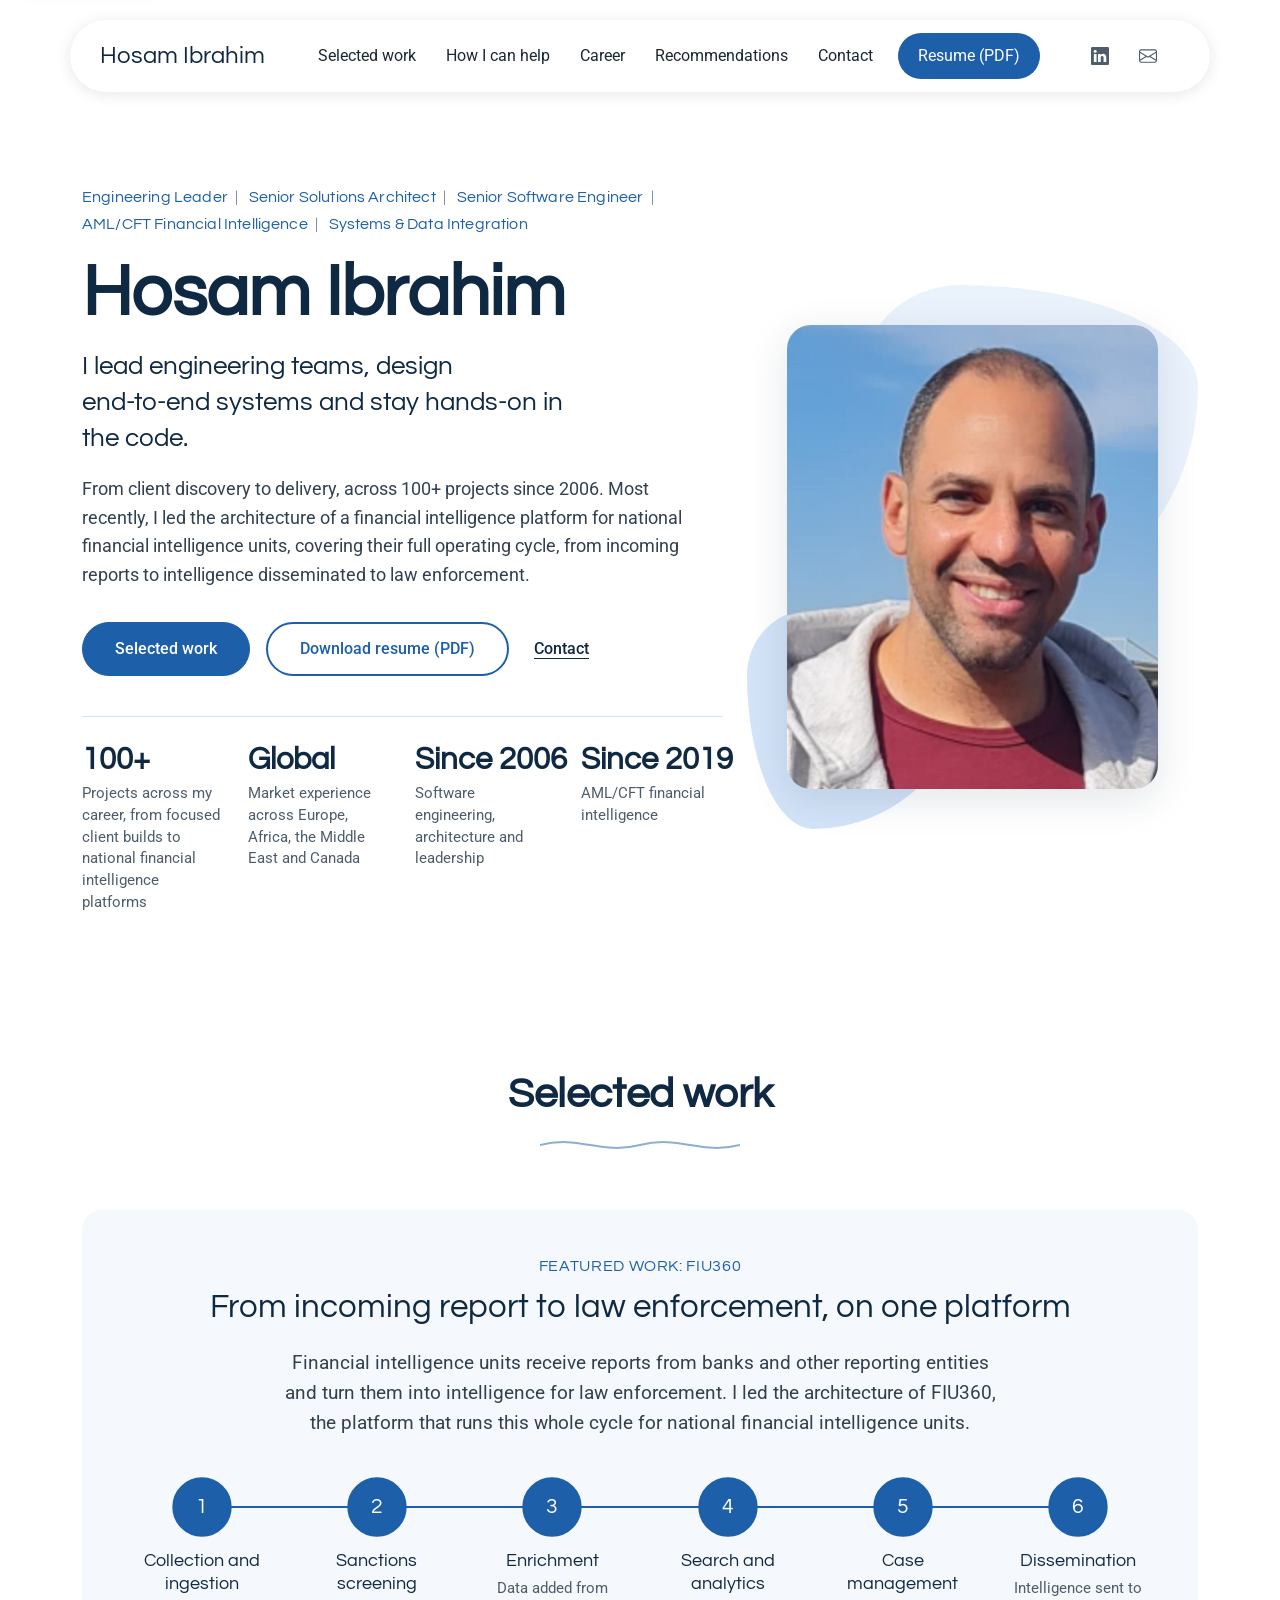
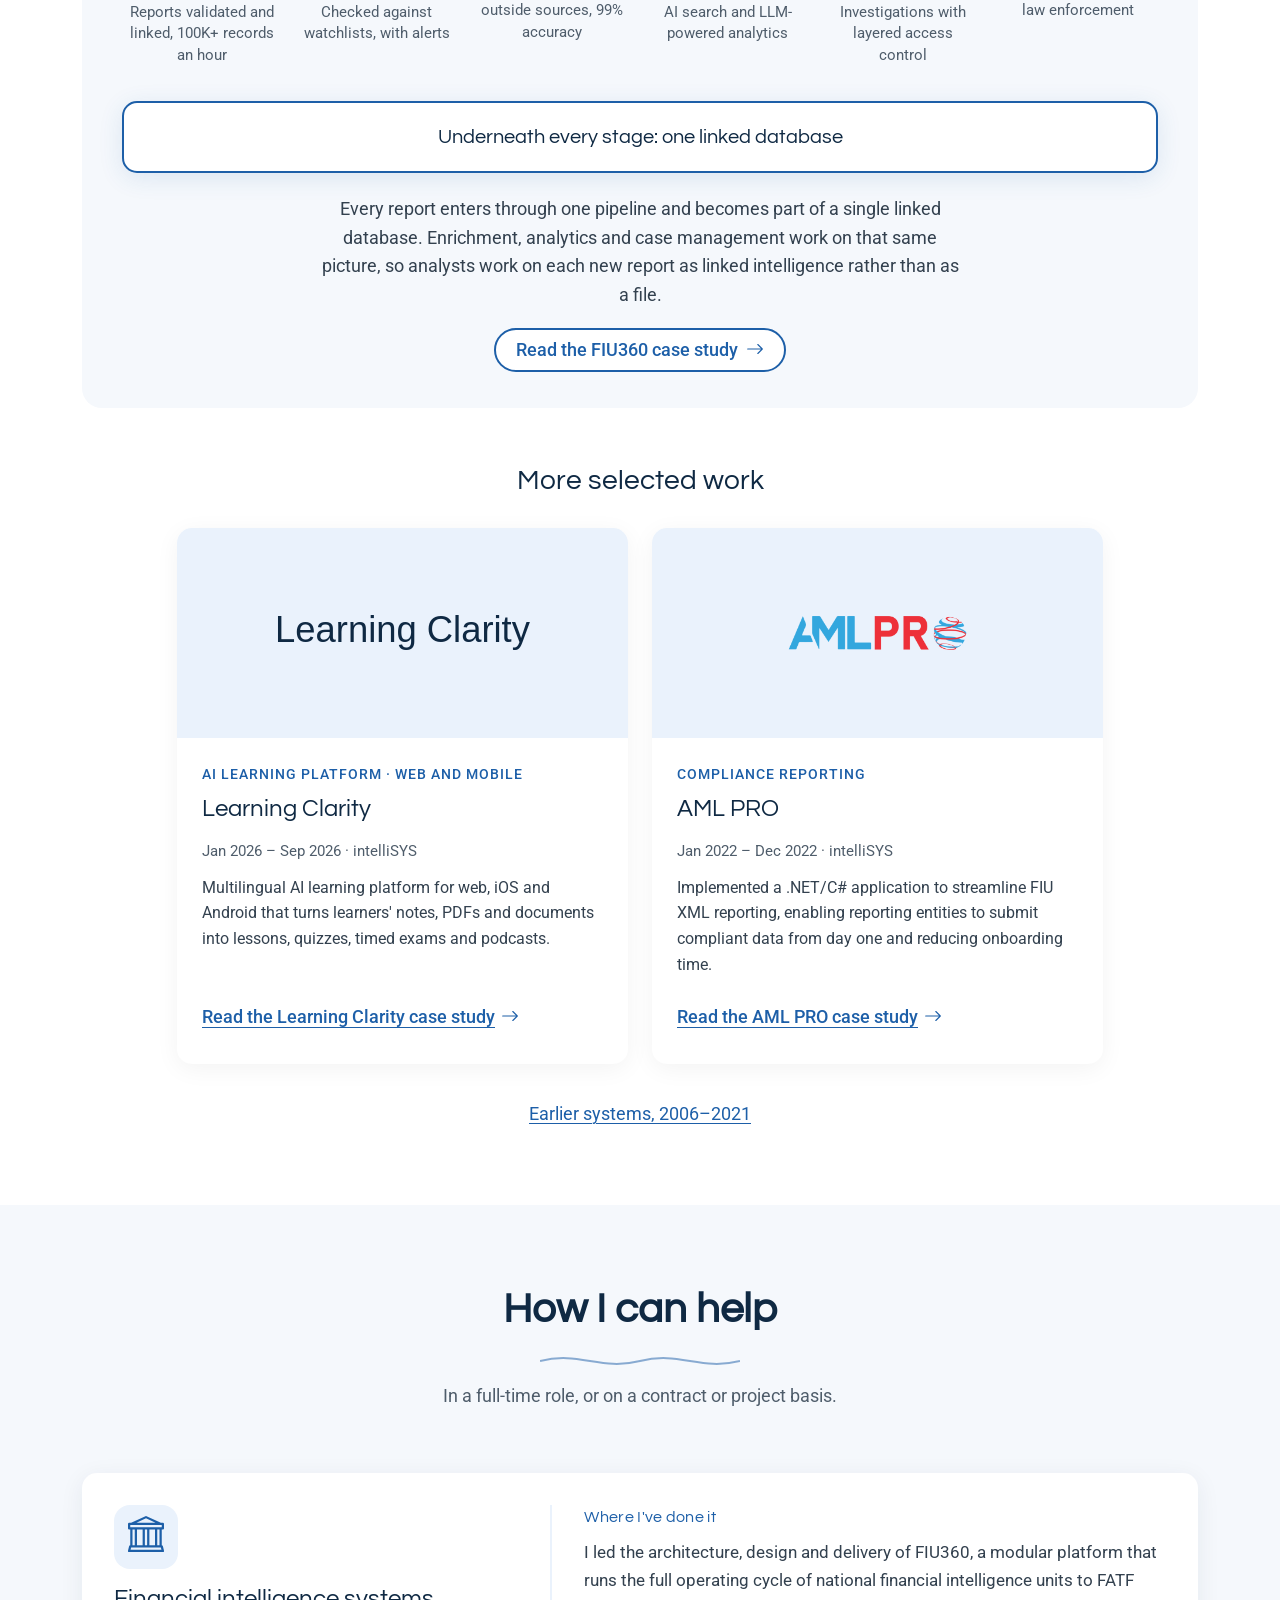
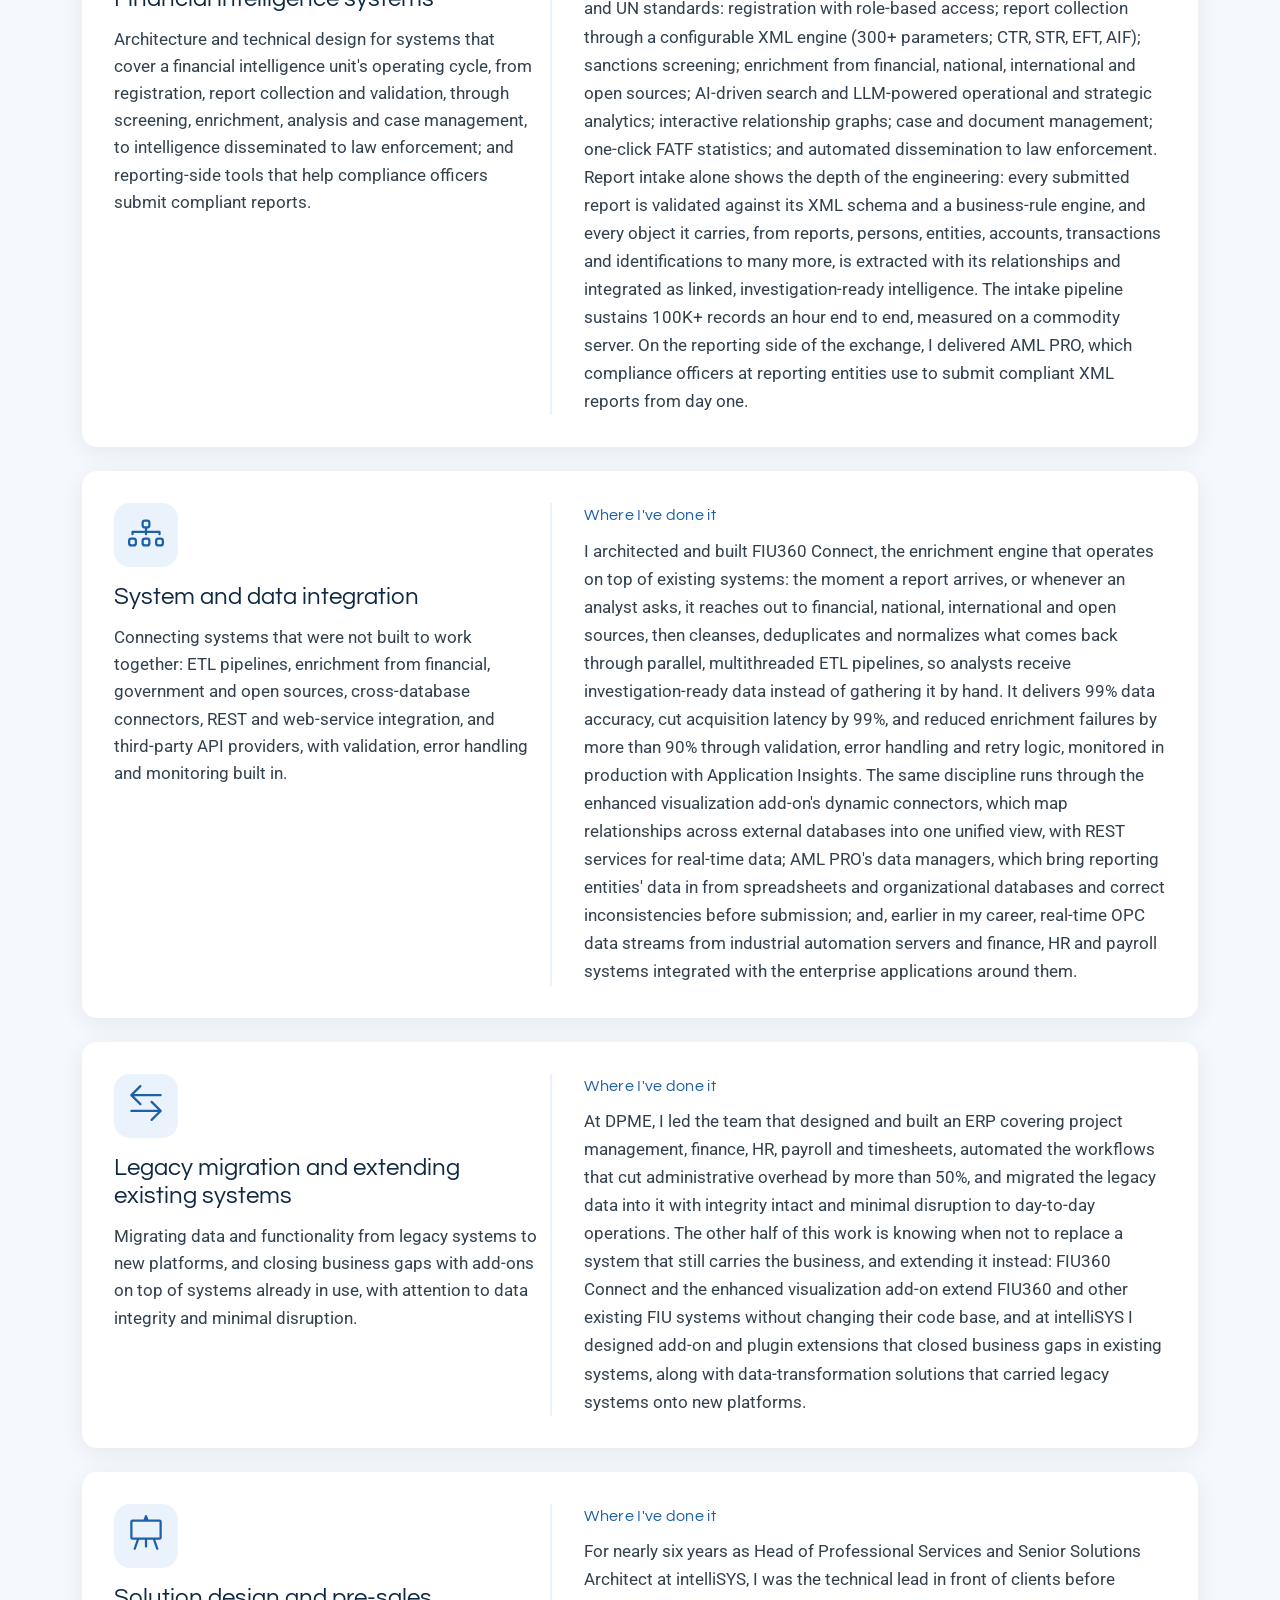
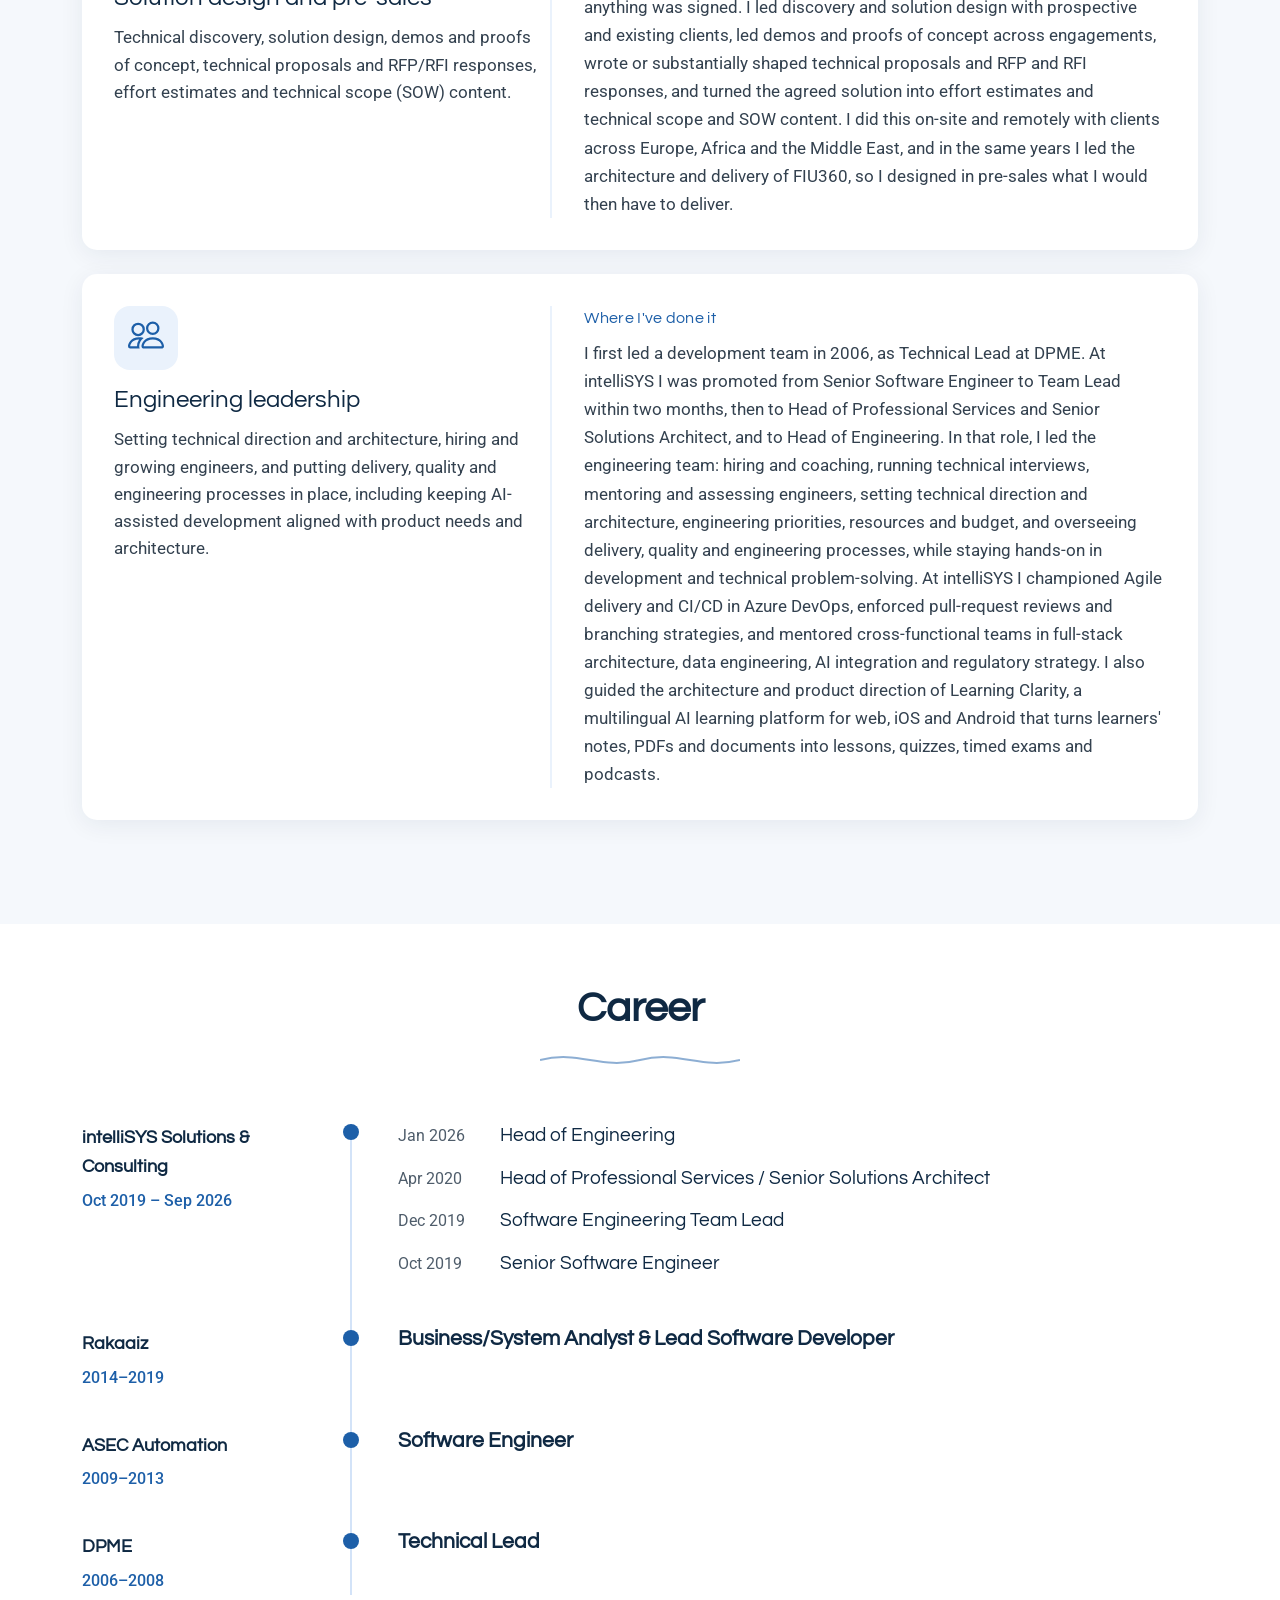
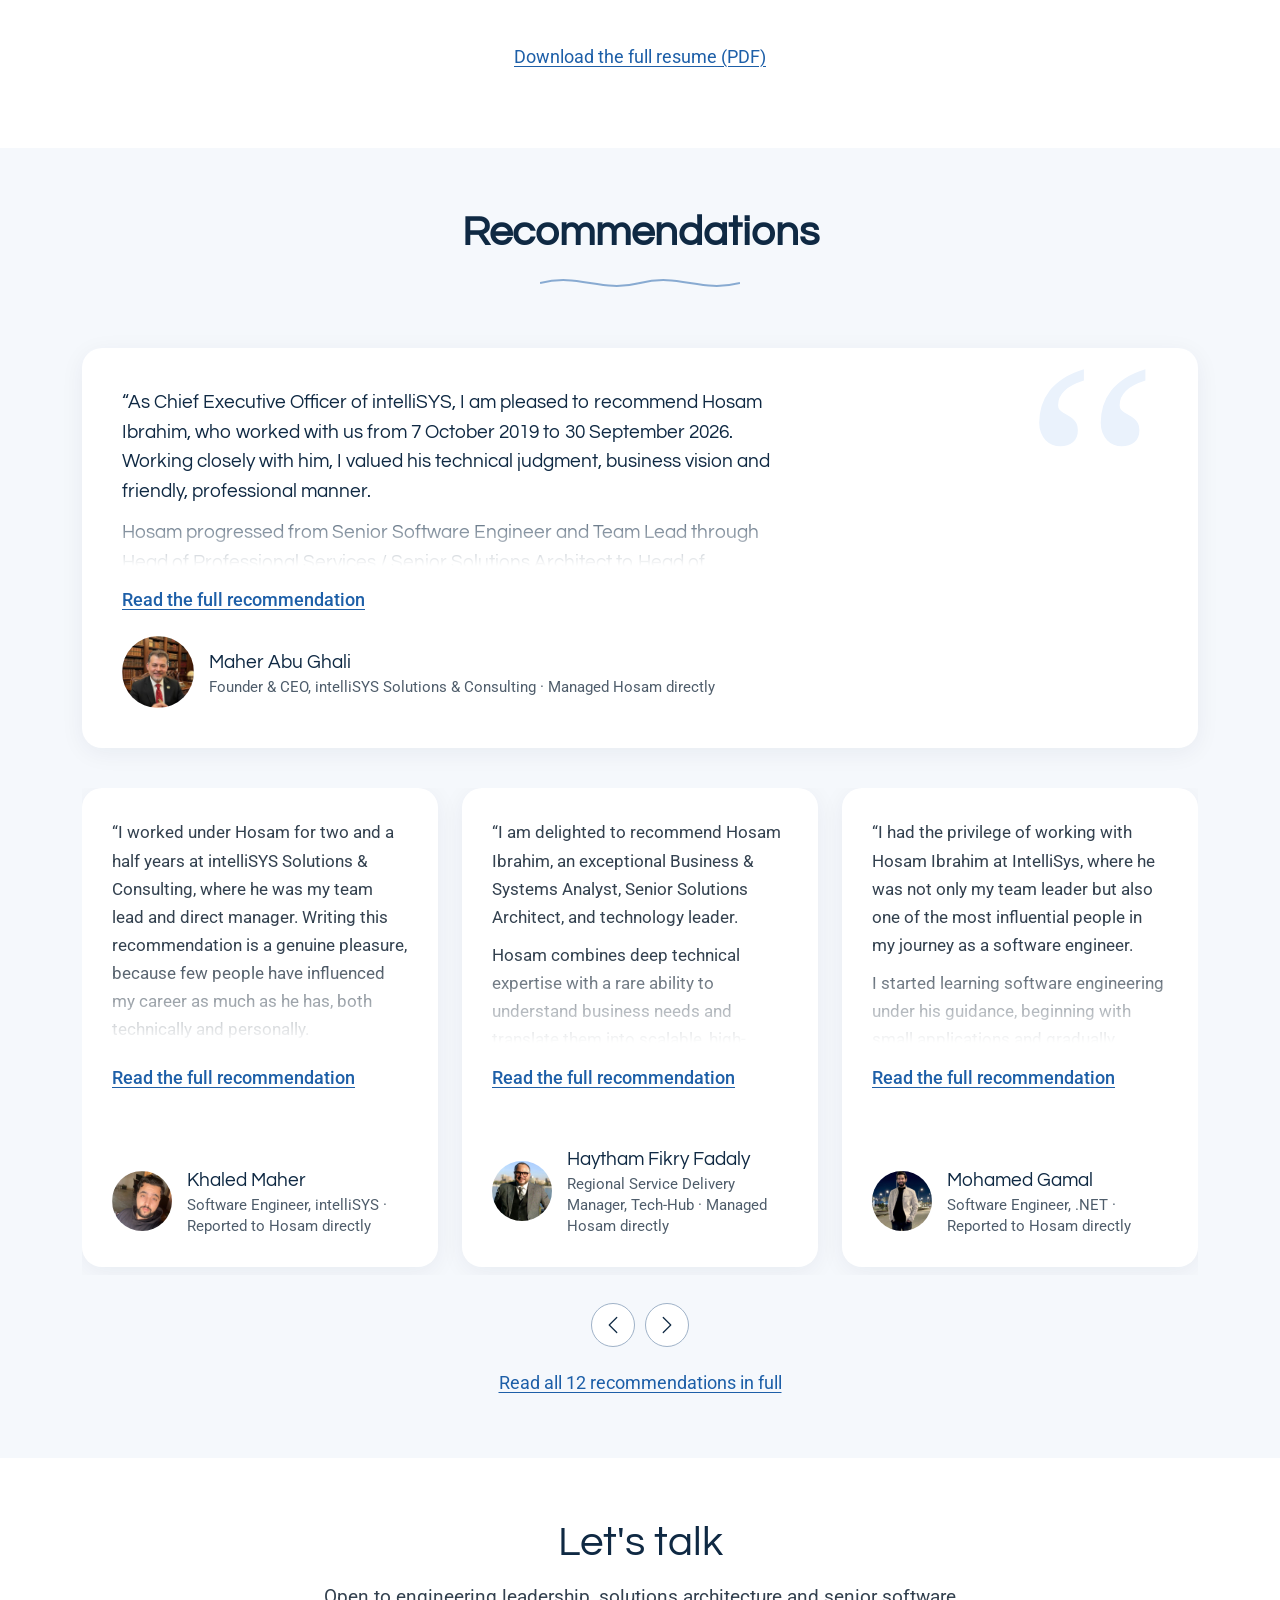
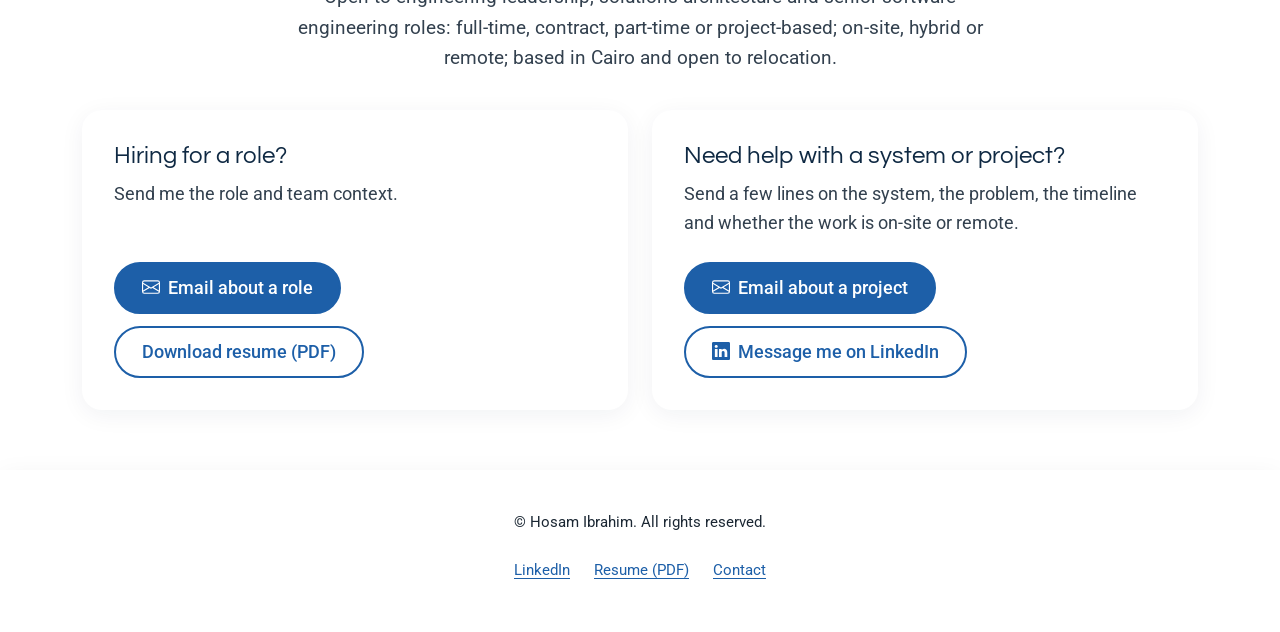
==== commit 3a1e6105: "enhancements" ====
--- a/index.html
+++ b/index.html
@@ -16,12 +16,12 @@
   <meta property="og:image:height" content="627">
   <meta property="og:image:alt" content="Hosam Ibrahim: Engineering Leader, Senior Solutions Architect, Senior Software Engineer">
   <meta name="twitter:card" content="summary_large_image">
-  <script type="application/ld+json">{"@context": "https://schema.org", "@type": "ProfilePage", "url": "https://hosam-f-ibrahim.github.io/", "mainEntity": {"@type": "Person", "@id": "https://hosam-f-ibrahim.github.io/#person", "name": "Hosam Ibrahim", "alternateName": "Hosam Fazie", "url": "https://hosam-f-ibrahim.github.io/", "jobTitle": ["Engineering Leader", "Senior Solutions Architect", "Senior Software Engineer"], "description": "I lead engineering teams, design end-to-end systems and stay hands-on in the code.", "image": "https://hosam-f-ibrahim.github.io/assets/img/profile/MyPic.jpg", "address": {"@type": "PostalAddress", "addressLocality": "Cairo", "addressCountry": "EG"}, "sameAs": ["https://www.linkedin.com/in/hosam-ibrahim/"], "knowsAbout": ["Financial intelligence systems", "System and data integration", "Legacy migration and extending existing systems", "Solution design and pre-sales", "Engineering leadership", "AML/CFT financial intelligence", "Systems and data integration"]}}</script>
+  <script type="application/ld+json">{"@context": "https://schema.org", "@type": "ProfilePage", "url": "https://hosam-f-ibrahim.github.io/", "dateModified": "2026-11-02", "mainEntity": {"@type": "Person", "@id": "https://hosam-f-ibrahim.github.io/#person", "name": "Hosam Ibrahim", "alternateName": "Hosam Fazie", "url": "https://hosam-f-ibrahim.github.io/", "jobTitle": ["Engineering Leader", "Senior Solutions Architect", "Senior Software Engineer"], "description": "I lead engineering teams, design end-to-end systems and stay hands-on in the code.", "image": "https://hosam-f-ibrahim.github.io/assets/img/profile/MyPic.jpg", "address": {"@type": "PostalAddress", "addressLocality": "Cairo", "addressCountry": "EG"}, "sameAs": ["https://www.linkedin.com/in/hosam-ibrahim/"], "knowsAbout": ["Financial intelligence systems", "System and data integration", "Legacy migration and extending existing systems", "Solution design and pre-sales", "Engineering leadership", "AML/CFT financial intelligence"]}}</script>
   <link href="assets/img/favicon.png" rel="icon">
   <link href="assets/img/apple-touch-icon.png" rel="apple-touch-icon">
   <link rel="preload" href="assets/fonts/questrial-latin-400-normal.woff2" as="font" type="font/woff2" crossorigin>
   <link href="assets/vendor/bootstrap/css/bootstrap.min.css" rel="stylesheet">
-  <link href="assets/vendor/bootstrap-icons/bootstrap-icons.css" rel="stylesheet">
+  <link href="assets/css/icons.css" rel="stylesheet">
   <link href="assets/vendor/swiper/swiper-bundle.min.css" rel="stylesheet">
   <link href="assets/css/main.css" rel="stylesheet">
   <link href="assets/css/brand.css" rel="stylesheet">
@@ -109,7 +109,7 @@
           </ol>
           <div class="core" id="cycleCore" data-aos="fade-up">Underneath every stage: one linked database</div>
           <p class="cycle-caption">Every report enters through one pipeline and becomes part of a single linked database. Enrichment, analytics and case management work on that same picture, so analysts work on each new report as linked intelligence rather than as a file.</p>
-          <div class="cycle-actions"><button type="button" class="btn-chip" id="cycleReplay" hidden><i class="bi bi-arrow-repeat" aria-hidden="true"></i> Replay the cycle</button><a class="btn-chip" href="fiu360.html">Read the FIU360 case study <i class="bi bi-arrow-right" aria-hidden="true"></i></a></div>
+          <div class="cycle-actions"><a class="btn-chip" href="fiu360.html">Read the FIU360 case study <i class="bi bi-arrow-right" aria-hidden="true"></i></a></div>
         </article>
         <h3 class="more-work">More selected work</h3>
         <div class="row g-4 justify-content-center">
@@ -223,21 +223,21 @@
       </div>
       <div class="container">
         <figure class="featured" data-aos="fade-up">
-          <blockquote><p>Hosam progressed from Senior Software Engineer and Team Lead through Head of Professional Services / Senior Solutions Architect to Head of Engineering, retaining architecture duties. He connected requirements and technical planning with engineering delivery, client implementation, deployment and configuration. […]</p><p>I would gladly work with Hosam again and recommend him to organizations seeking a professional who can develop people, shape solutions and engage clients with sound judgment and warmth.</p></blockquote>
+          <blockquote class="rec-text"><p>“As Chief Executive Officer of intelliSYS, I am pleased to recommend Hosam Ibrahim, who worked with us from 7 October 2019 to 30 September 2026. Working closely with him, I valued his technical judgment, business vision and friendly, professional manner.</p><p>Hosam progressed from Senior Software Engineer and Team Lead through Head of Professional Services / Senior Solutions Architect to Head of Engineering, retaining architecture duties. He connected requirements and technical planning with engineering delivery, client implementation, deployment and configuration.</p><p>He mentored and trained junior engineers, assessed team members&#x27; work, conducted technical hiring interviews and delivered training on recurring issues. His generosity in sharing knowledge made him a supportive team leader.</p><p>His technical breadth includes software development, data integration and migration, reporting, visualization, delivery automation, performance tuning and production architecture, with experience spanning independently deployed services, queues and asynchronous processing.</p><p>Hosam brings substantial AML/CFT knowledge from the Financial Intelligence Unit perspective, covering reporting-entity registration, financial-institution and DNFBP reporting, information exchange, transaction-data quality, screening and profiling, and case management. He applied this understanding across FIU360, Data Enrichment and Data Visualization.</p><p>He worked on site in Malta and Nigeria, made multiple visits to Iraq, and worked remotely with those countries and Ghana. He also participated in remote client meetings involving Panama, Vietnam, Botswana, Cyprus and Mozambique.</p><p>He contributed to technical discovery, demonstrations or proofs of concept, proposals and scoping, connecting client needs with product opportunities. Learning Clarity, built with his team under his architecture and product guidance, extended his experience into AI-assisted development, including directing coding AI and reviewing code or configuration in parts of the build.</p><p>I appreciate his ability to learn and apply unfamiliar domains, tools and technologies, bringing curiosity to technical challenges and business opportunities.</p><p>I would gladly work with Hosam again and recommend him to organizations seeking a professional who can develop people, shape solutions and engage clients with sound judgment and warmth.”</p></blockquote>
+          <a class="stretched-link rec-link" href="recommendations.html#maher">Read the full recommendation<span class="visually-hidden"> from Maher Abu Ghali</span></a>
           <figcaption class="who"><img class="avatar" src="assets/img/recs/maher.jpg" width="320" height="320" alt="" loading="lazy"><span><span class="nm">Maher Abu Ghali</span><span class="rl">Founder &amp; CEO, intelliSYS Solutions &amp; Consulting · Managed Hosam directly</span></span></figcaption>
         </figure>
         <div class="rec-slider swiper" id="recSlider" role="region" aria-roledescription="carousel" aria-label="More recommendations">
           <div class="swiper-wrapper">
-            <div class="swiper-slide"><figure class="rec-card"><blockquote><p>“He has a rare ability to see how every part of a system fits together, from the overall architecture down to the smallest implementation detail. […] He gave us clear direction while trusting us with real responsibility, and he was always there when we needed support.”</p></blockquote><figcaption class="who"><img class="avatar" src="assets/img/recs/khaled.jpg" width="320" height="320" alt="" loading="lazy"><span><span class="nm">Khaled Maher</span><span class="rl">Software Engineer, intelliSYS · Reported to Hosam directly</span></span></figcaption></figure></div>
-            <div class="swiper-slide"><figure class="rec-card"><blockquote><p>“What distinguishes Hosam is his ability to bridge the gap between strategy and execution. He approaches complex business challenges with a structured analytical mindset, designs robust architectures, and leads teams toward successful delivery while maintaining a strong focus on quality, performance, and business value.”</p></blockquote><figcaption class="who"><img class="avatar" src="assets/img/recs/haytham.jpg" width="320" height="320" alt="" loading="lazy"><span><span class="nm">Haytham Fikry Fadaly</span><span class="rl">Regional Service Delivery Manager, Tech-Hub · Managed Hosam directly</span></span></figcaption></figure></div>
-            <div class="swiper-slide"><figure class="rec-card"><blockquote><p>“What truly sets Hosam apart is his ability to lead by example. He is exceptionally responsible, focused, and effective, and he genuinely invests in helping his team grow.”</p></blockquote><figcaption class="who"><img class="avatar" src="assets/img/recs/gamal.jpg" width="320" height="320" alt="" loading="lazy"><span><span class="nm">Mohamed Gamal</span><span class="rl">Software Engineer, .NET · Reported to Hosam directly</span></span></figcaption></figure></div>
-            <div class="swiper-slide"><figure class="rec-card"><blockquote><p>“He creates an environment where questions are welcomed, ideas are valued, and continuous learning is encouraged.”</p></blockquote><figcaption class="who"><img class="avatar" src="assets/img/recs/abdalhameed.jpg" width="320" height="320" alt="" loading="lazy"><span><span class="nm">Abdalhameed Atif</span><span class="rl">Software Engineer · Reported to Hosam directly</span></span></figcaption></figure></div>
-            <div class="swiper-slide"><figure class="rec-card"><blockquote><p>“Hossam has a strong ability to understand complex requirements, break down challenging problems, and turn them into practical, well-designed solutions.”</p></blockquote><figcaption class="who"><img class="avatar" src="assets/img/recs/zeyad.jpg" width="320" height="320" alt="" loading="lazy"><span><span class="nm">Zeyad Abdoon</span><span class="rl">Professional Services &amp; Solutions, AML &amp; FIU Systems · Worked with Hosam on the same team</span></span></figcaption></figure></div>
+            <div class="swiper-slide"><figure class="rec-card"><blockquote class="rec-text"><p>“I worked under Hosam for two and a half years at intelliSYS Solutions &amp; Consulting, where he was my team lead and direct manager. Writing this recommendation is a genuine pleasure, because few people have influenced my career as much as he has, both technically and personally.</p><p>Technically, Hosam is one of the most well-versed engineers I have ever worked with. His understanding of software architecture, system design and engineering best practices is both broad and deep, and he has a rare ability to see how every part of a system fits together, from the overall architecture down to the smallest implementation detail. He combines that depth with real curiosity about new technologies and a clear sense of when, and when not, to adopt them. Whatever problem we brought to him, he understood it quickly and found the right technical path forward. Every discussion with him was a lesson in itself.</p><p>What stands out most is the way he thinks. Hosam never takes a problem at face value. He questions assumptions, asks the questions others overlook, and examines an issue from every angle before choosing a direction. He then breaks even the most complex work into clear, structured pieces with a logical plan, so the whole team knows exactly what to build and why. Watching him work taught me to think critically, to structure a problem before solving it, and to design before building. Those habits have become part of how I work every day.</p><p>As a leader, Hosam sets the example himself. His commitment to quality and to his team is constant, and he set a standard the rest of us genuinely wanted to meet. He gave us clear direction while trusting us with real responsibility, and he was always there when we needed support. He was patient when I needed guidance, honest when I needed feedback, and always generous with his time and knowledge. Under his leadership, the team felt both challenged and supported.</p><p>On a personal level, Hosam has been a true role model for me: in how to approach technology with depth and curiosity, how to take full ownership of my work, and how to treat colleagues with respect and kindness. He believed in me, encouraged me to take on bigger challenges, and helped me build the confidence to grow. I became a better engineer and a better professional because of him, and I am truly grateful for the years I spent on his team.</p><p>I recommend Hosam wholeheartedly to any organization looking for a strong technical leader, and I would be glad to work with him again.”</p></blockquote><a class="stretched-link rec-link" href="recommendations.html#khaled">Read the full recommendation<span class="visually-hidden"> from Khaled Maher</span></a><figcaption class="who"><img class="avatar" src="assets/img/recs/khaled.jpg" width="320" height="320" alt="" loading="lazy"><span><span class="nm">Khaled Maher</span><span class="rl">Software Engineer, intelliSYS · Reported to Hosam directly</span></span></figcaption></figure></div>
+            <div class="swiper-slide"><figure class="rec-card"><blockquote class="rec-text"><p>“I am delighted to recommend Hosam Ibrahim, an exceptional Business &amp; Systems Analyst, Senior Solutions Architect, and technology leader.</p><p>Hosam combines deep technical expertise with a rare ability to understand business needs and translate them into scalable, high-impact solutions. Throughout his career, he has consistently demonstrated excellence in enterprise architecture, software engineering, data integration, digital transformation, and project leadership.</p><p>What distinguishes Hosam is his ability to bridge the gap between strategy and execution. He approaches complex business challenges with a structured analytical mindset, designs robust architectures, and leads teams toward successful delivery while maintaining a strong focus on quality, performance, and business value.</p><p>His extensive experience across industries—including financial services, compliance and AML solutions, ERP systems, HR platforms, event management, data engineering, and enterprise applications—reflects both remarkable versatility and a commitment to continuous innovation. He has successfully delivered solutions across multiple international markets, working effectively with diverse stakeholders and cross-functional teams.</p><p>Beyond his technical capabilities, Hosam is a collaborative leader and mentor who empowers those around him. His professionalism, integrity, and dedication to excellence make him a trusted advisor for organizations seeking to modernize systems, optimize operations, and achieve sustainable growth.</p><p>I highly recommend Hosam to any organization looking for a strategic technology leader who can transform complex requirements into practical, scalable, and business-driven solutions. His combination of leadership, architectural vision, and hands-on expertise is truly outstanding.”</p></blockquote><a class="stretched-link rec-link" href="recommendations.html#haytham">Read the full recommendation<span class="visually-hidden"> from Haytham Fikry Fadaly</span></a><figcaption class="who"><img class="avatar" src="assets/img/recs/haytham.jpg" width="320" height="320" alt="" loading="lazy"><span><span class="nm">Haytham Fikry Fadaly</span><span class="rl">Regional Service Delivery Manager, Tech-Hub · Managed Hosam directly</span></span></figcaption></figure></div>
+            <div class="swiper-slide"><figure class="rec-card"><blockquote class="rec-text"><p>“I had the privilege of working with Hosam Ibrahim at IntelliSys, where he was not only my team leader but also one of the most influential people in my journey as a software engineer.</p><p>I started learning software engineering under his guidance, beginning with small applications and gradually learning how to turn requirements into complete, well-designed solutions. He taught me the importance of understanding requirements, designing databases and relationships, writing clean and maintainable code, solving problems, and taking full ownership of my work.</p><p>What truly sets Hosam apart is his ability to lead by example. He is exceptionally responsible, focused, and effective, and he genuinely invests in helping his team grow. I learned a great deal from his approach to research, finding the right solutions, following best practices, and making thoughtful technical decisions.</p><p>Hosam is someone who combines strong technical expertise with outstanding leadership, teamwork, and a genuine willingness to share his knowledge. I am grateful to have learned from him, and I highly recommend him to any team looking for a technically strong, dependable, and dedicated leader.”</p></blockquote><a class="stretched-link rec-link" href="recommendations.html#gamal">Read the full recommendation<span class="visually-hidden"> from Mohamed Gamal</span></a><figcaption class="who"><img class="avatar" src="assets/img/recs/gamal.jpg" width="320" height="320" alt="" loading="lazy"><span><span class="nm">Mohamed Gamal</span><span class="rl">Software Engineer, .NET · Reported to Hosam directly</span></span></figcaption></figure></div>
+            <div class="swiper-slide"><figure class="rec-card"><blockquote class="rec-text"><p>“I’ve had the opportunity to work under Hosam Ibrahim’s management, and I truly appreciate his technical expertise, leadership, and willingness to support and guide his team.</p><p>Hosam has a strong ability to break down complex problems, think analytically, and guide the team toward practical and effective solutions. What I particularly value is his ability to communicate technical concepts clearly, share his knowledge, and help team members grow professionally.</p><p>Beyond his technical skills, Hosam demonstrates professionalism, patience, and a collaborative approach to leadership. He creates an environment where questions are welcomed, ideas are valued, and continuous learning is encouraged.</p><p>I’m grateful for the opportunity to learn from him and work under his guidance. I highly recommend Hosam to any organization looking for an experienced technology leader who combines strong technical knowledge with excellent problem-solving, communication, and people-management skills.”</p></blockquote><a class="stretched-link rec-link" href="recommendations.html#abdalhameed">Read the full recommendation<span class="visually-hidden"> from Abdalhameed Atif</span></a><figcaption class="who"><img class="avatar" src="assets/img/recs/abdalhameed.jpg" width="320" height="320" alt="" loading="lazy"><span><span class="nm">Abdalhameed Atif</span><span class="rl">Software Engineer · Reported to Hosam directly</span></span></figcaption></figure></div>
+            <div class="swiper-slide"><figure class="rec-card"><blockquote class="rec-text"><p>“I had the pleasure of working with Hossam for seven years, and throughout that time, I’ve come to appreciate his technical expertise, problem-solving skills, and dedication to software engineering.</p><p>Hossam has a strong ability to understand complex requirements, break down challenging problems, and turn them into practical, well-designed solutions. His deep understanding of software engineering, system architecture, and databases, combined with his analytical mindset, makes him a valuable colleague to work with.</p><p>What I particularly appreciate about Hossam is his commitment to quality and his ability to look at problems from both a technical and business perspective. Over the years, I’ve seen the value he brings through his experience, thoughtful approach, and focus on building reliable, maintainable solutions.”</p></blockquote><a class="stretched-link rec-link" href="recommendations.html#zeyad">Read the full recommendation<span class="visually-hidden"> from Zeyad Abdoon</span></a><figcaption class="who"><img class="avatar" src="assets/img/recs/zeyad.jpg" width="320" height="320" alt="" loading="lazy"><span><span class="nm">Zeyad Abdoon</span><span class="rl">Professional Services &amp; Solutions, AML &amp; FIU Systems · Worked with Hosam on the same team</span></span></figcaption></figure></div>
           </div>
         </div>
         <div class="rec-controls">
           <button type="button" class="nav-btn rec-prev" aria-label="Previous recommendation"><i class="bi bi-chevron-left" aria-hidden="true"></i></button>
-          <button type="button" class="btn-chip pause" id="recPause" hidden><i class="bi bi-pause-fill" aria-hidden="true"></i> <span>Pause</span></button>
           <button type="button" class="nav-btn rec-next" aria-label="Next recommendation"><i class="bi bi-chevron-right" aria-hidden="true"></i></button>
         </div>
         <p class="rec-more"><a href="recommendations.html">Read all 12 recommendations in full</a></p>
--- a/assets/css/icons.css
+++ b/assets/css/icons.css
@@ -0,0 +1,16 @@
+/* Icons used on this site, as CSS masks (subset of Bootstrap Icons v1.13.1, MIT). Replaces the 134 KB icon font. */
+.bi::before{content:"";display:inline-block;width:1em;height:1em;vertical-align:-.125em;background-color:currentColor;-webkit-mask:var(--bi) no-repeat center/100% 100%;mask:var(--bi) no-repeat center/100% 100%}
+@media (forced-colors:active){.bi::before{background-color:CanvasText}}
+.bi-arrow-left-right{--bi:url("data:image/svg+xml,%3Csvg xmlns='http://www.w3.org/2000/svg' width='16' height='16' fill='%23000' viewBox='0 0 16 16'%3E%3Cpath fill-rule='evenodd' d='M1 11.5a.5.5 0 0 0 .5.5h11.793l-3.147 3.146a.5.5 0 0 0 .708.708l4-4a.5.5 0 0 0 0-.708l-4-4a.5.5 0 0 0-.708.708L13.293 11H1.5a.5.5 0 0 0-.5.5m14-7a.5.5 0 0 1-.5.5H2.707l3.147 3.146a.5.5 0 1 1-.708.708l-4-4a.5.5 0 0 1 0-.708l4-4a.5.5 0 1 1 .708.708L2.707 4H14.5a.5.5 0 0 1 .5.5'/%3E%3C/svg%3E")}
+.bi-arrow-right{--bi:url("data:image/svg+xml,%3Csvg xmlns='http://www.w3.org/2000/svg' width='16' height='16' fill='%23000' viewBox='0 0 16 16'%3E%3Cpath fill-rule='evenodd' d='M1 8a.5.5 0 0 1 .5-.5h11.793l-3.147-3.146a.5.5 0 0 1 .708-.708l4 4a.5.5 0 0 1 0 .708l-4 4a.5.5 0 0 1-.708-.708L13.293 8.5H1.5A.5.5 0 0 1 1 8'/%3E%3C/svg%3E")}
+.bi-arrow-up-short{--bi:url("data:image/svg+xml,%3Csvg xmlns='http://www.w3.org/2000/svg' width='16' height='16' fill='%23000' viewBox='0 0 16 16'%3E%3Cpath fill-rule='evenodd' d='M8 12a.5.5 0 0 0 .5-.5V5.707l2.146 2.147a.5.5 0 0 0 .708-.708l-3-3a.5.5 0 0 0-.708 0l-3 3a.5.5 0 1 0 .708.708L7.5 5.707V11.5a.5.5 0 0 0 .5.5'/%3E%3C/svg%3E")}
+.bi-bank{--bi:url("data:image/svg+xml,%3Csvg xmlns='http://www.w3.org/2000/svg' width='16' height='16' fill='%23000' viewBox='0 0 16 16'%3E%3Cpath d='m8 0 6.61 3h.89a.5.5 0 0 1 .5.5v2a.5.5 0 0 1-.5.5H15v7a.5.5 0 0 1 .485.38l.5 2a.498.498 0 0 1-.485.62H.5a.498.498 0 0 1-.485-.62l.5-2A.5.5 0 0 1 1 13V6H.5a.5.5 0 0 1-.5-.5v-2A.5.5 0 0 1 .5 3h.89zM3.777 3h8.447L8 1zM2 6v7h1V6zm2 0v7h2.5V6zm3.5 0v7h1V6zm2 0v7H12V6zM13 6v7h1V6zm2-1V4H1v1zm-.39 9H1.39l-.25 1h13.72z'/%3E%3C/svg%3E")}
+.bi-chevron-left{--bi:url("data:image/svg+xml,%3Csvg xmlns='http://www.w3.org/2000/svg' width='16' height='16' fill='%23000' viewBox='0 0 16 16'%3E%3Cpath fill-rule='evenodd' d='M11.354 1.646a.5.5 0 0 1 0 .708L5.707 8l5.647 5.646a.5.5 0 0 1-.708.708l-6-6a.5.5 0 0 1 0-.708l6-6a.5.5 0 0 1 .708 0'/%3E%3C/svg%3E")}
+.bi-chevron-right{--bi:url("data:image/svg+xml,%3Csvg xmlns='http://www.w3.org/2000/svg' width='16' height='16' fill='%23000' viewBox='0 0 16 16'%3E%3Cpath fill-rule='evenodd' d='M4.646 1.646a.5.5 0 0 1 .708 0l6 6a.5.5 0 0 1 0 .708l-6 6a.5.5 0 0 1-.708-.708L10.293 8 4.646 2.354a.5.5 0 0 1 0-.708'/%3E%3C/svg%3E")}
+.bi-diagram-3{--bi:url("data:image/svg+xml,%3Csvg xmlns='http://www.w3.org/2000/svg' width='16' height='16' fill='%23000' viewBox='0 0 16 16'%3E%3Cpath fill-rule='evenodd' d='M6 3.5A1.5 1.5 0 0 1 7.5 2h1A1.5 1.5 0 0 1 10 3.5v1A1.5 1.5 0 0 1 8.5 6v1H14a.5.5 0 0 1 .5.5v1a.5.5 0 0 1-1 0V8h-5v.5a.5.5 0 0 1-1 0V8h-5v.5a.5.5 0 0 1-1 0v-1A.5.5 0 0 1 2 7h5.5V6A1.5 1.5 0 0 1 6 4.5zM8.5 5a.5.5 0 0 0 .5-.5v-1a.5.5 0 0 0-.5-.5h-1a.5.5 0 0 0-.5.5v1a.5.5 0 0 0 .5.5zM0 11.5A1.5 1.5 0 0 1 1.5 10h1A1.5 1.5 0 0 1 4 11.5v1A1.5 1.5 0 0 1 2.5 14h-1A1.5 1.5 0 0 1 0 12.5zm1.5-.5a.5.5 0 0 0-.5.5v1a.5.5 0 0 0 .5.5h1a.5.5 0 0 0 .5-.5v-1a.5.5 0 0 0-.5-.5zm4.5.5A1.5 1.5 0 0 1 7.5 10h1a1.5 1.5 0 0 1 1.5 1.5v1A1.5 1.5 0 0 1 8.5 14h-1A1.5 1.5 0 0 1 6 12.5zm1.5-.5a.5.5 0 0 0-.5.5v1a.5.5 0 0 0 .5.5h1a.5.5 0 0 0 .5-.5v-1a.5.5 0 0 0-.5-.5zm4.5.5a1.5 1.5 0 0 1 1.5-1.5h1a1.5 1.5 0 0 1 1.5 1.5v1a1.5 1.5 0 0 1-1.5 1.5h-1a1.5 1.5 0 0 1-1.5-1.5zm1.5-.5a.5.5 0 0 0-.5.5v1a.5.5 0 0 0 .5.5h1a.5.5 0 0 0 .5-.5v-1a.5.5 0 0 0-.5-.5z'/%3E%3C/svg%3E")}
+.bi-easel{--bi:url("data:image/svg+xml,%3Csvg xmlns='http://www.w3.org/2000/svg' width='16' height='16' fill='%23000' viewBox='0 0 16 16'%3E%3Cpath d='M8 0a.5.5 0 0 1 .473.337L9.046 2H14a1 1 0 0 1 1 1v7a1 1 0 0 1-1 1h-1.85l1.323 3.837a.5.5 0 1 1-.946.326L11.092 11H8.5v3a.5.5 0 0 1-1 0v-3H4.908l-1.435 4.163a.5.5 0 1 1-.946-.326L3.85 11H2a1 1 0 0 1-1-1V3a1 1 0 0 1 1-1h4.954L7.527.337A.5.5 0 0 1 8 0M2 3v7h12V3z'/%3E%3C/svg%3E")}
+.bi-envelope{--bi:url("data:image/svg+xml,%3Csvg xmlns='http://www.w3.org/2000/svg' width='16' height='16' fill='%23000' viewBox='0 0 16 16'%3E%3Cpath d='M0 4a2 2 0 0 1 2-2h12a2 2 0 0 1 2 2v8a2 2 0 0 1-2 2H2a2 2 0 0 1-2-2zm2-1a1 1 0 0 0-1 1v.217l7 4.2 7-4.2V4a1 1 0 0 0-1-1zm13 2.383-4.708 2.825L15 11.105zm-.034 6.876-5.64-3.471L8 9.583l-1.326-.795-5.64 3.47A1 1 0 0 0 2 13h12a1 1 0 0 0 .966-.741M1 11.105l4.708-2.897L1 5.383z'/%3E%3C/svg%3E")}
+.bi-linkedin{--bi:url("data:image/svg+xml,%3Csvg xmlns='http://www.w3.org/2000/svg' width='16' height='16' fill='%23000' viewBox='0 0 16 16'%3E%3Cpath d='M0 1.146C0 .513.526 0 1.175 0h13.65C15.474 0 16 .513 16 1.146v13.708c0 .633-.526 1.146-1.175 1.146H1.175C.526 16 0 15.487 0 14.854zm4.943 12.248V6.169H2.542v7.225zm-1.2-8.212c.837 0 1.358-.554 1.358-1.248-.015-.709-.52-1.248-1.342-1.248S2.4 3.226 2.4 3.934c0 .694.521 1.248 1.327 1.248zm4.908 8.212V9.359c0-.216.016-.432.08-.586.173-.431.568-.878 1.232-.878.869 0 1.216.662 1.216 1.634v3.865h2.401V9.25c0-2.22-1.184-3.252-2.764-3.252-1.274 0-1.845.7-2.165 1.193v.025h-.016l.016-.025V6.169h-2.4c.03.678 0 7.225 0 7.225z'/%3E%3C/svg%3E")}
+.bi-list{--bi:url("data:image/svg+xml,%3Csvg xmlns='http://www.w3.org/2000/svg' width='16' height='16' fill='%23000' viewBox='0 0 16 16'%3E%3Cpath fill-rule='evenodd' d='M2.5 12a.5.5 0 0 1 .5-.5h10a.5.5 0 0 1 0 1H3a.5.5 0 0 1-.5-.5m0-4a.5.5 0 0 1 .5-.5h10a.5.5 0 0 1 0 1H3a.5.5 0 0 1-.5-.5m0-4a.5.5 0 0 1 .5-.5h10a.5.5 0 0 1 0 1H3a.5.5 0 0 1-.5-.5'/%3E%3C/svg%3E")}
+.bi-people{--bi:url("data:image/svg+xml,%3Csvg xmlns='http://www.w3.org/2000/svg' width='16' height='16' fill='%23000' viewBox='0 0 16 16'%3E%3Cpath d='M15 14s1 0 1-1-1-4-5-4-5 3-5 4 1 1 1 1zm-7.978-1L7 12.996c.001-.264.167-1.03.76-1.72C8.312 10.629 9.282 10 11 10c1.717 0 2.687.63 3.24 1.276.593.69.758 1.457.76 1.72l-.008.002-.014.002zM11 7a2 2 0 1 0 0-4 2 2 0 0 0 0 4m3-2a3 3 0 1 1-6 0 3 3 0 0 1 6 0M6.936 9.28a6 6 0 0 0-1.23-.247A7 7 0 0 0 5 9c-4 0-5 3-5 4q0 1 1 1h4.216A2.24 2.24 0 0 1 5 13c0-1.01.377-2.042 1.09-2.904.243-.294.526-.569.846-.816M4.92 10A5.5 5.5 0 0 0 4 13H1c0-.26.164-1.03.76-1.724.545-.636 1.492-1.256 3.16-1.275ZM1.5 5.5a3 3 0 1 1 6 0 3 3 0 0 1-6 0m3-2a2 2 0 1 0 0 4 2 2 0 0 0 0-4'/%3E%3C/svg%3E")}
+.bi-x{--bi:url("data:image/svg+xml,%3Csvg xmlns='http://www.w3.org/2000/svg' width='16' height='16' fill='%23000' viewBox='0 0 16 16'%3E%3Cpath d='M4.646 4.646a.5.5 0 0 1 .708 0L8 7.293l2.646-2.647a.5.5 0 0 1 .708.708L8.707 8l2.647 2.646a.5.5 0 0 1-.708.708L8 8.707l-2.646 2.647a.5.5 0 0 1-.708-.708L7.293 8 4.646 5.354a.5.5 0 0 1 0-.708'/%3E%3C/svg%3E")}
--- a/assets/css/brand.css
+++ b/assets/css/brand.css
@@ -114,9 +114,9 @@
 /* ---------- Operating-cycle band ---------- */
 .cycle .cycle-track{position:relative;display:grid;grid-template-columns:repeat(6,minmax(0,1fr));gap:16px;list-style:none;padding:0;margin:0}
 .cycle .cycle-track::before{content:"";position:absolute;left:8%;right:8%;top:27px;height:2px;background:var(--tint-2);z-index:0}
-.cycle .cycle-track .cycle-progress{position:absolute;left:8%;top:27px;height:2px;width:0;background:var(--accent-color);z-index:0;transition:width .7s ease-out}
+.cycle .cycle-track .cycle-progress{position:absolute;left:8%;top:27px;height:2px;width:0;background:var(--accent-color);z-index:0;transition:width 1.1s ease-in-out}
 .cycle .stage{position:relative;z-index:1;text-align:center;padding:0 4px}
-.cycle .stage .n{width:56px;height:56px;margin:0 auto 14px;border-radius:50%;display:flex;align-items:center;justify-content:center;background:#fff;border:2px solid var(--tint-2);color:var(--heading-color);font-family:var(--heading-font);font-size:20px;transition:background .45s,border-color .45s,color .45s,transform .45s}
+.cycle .stage .n{width:56px;height:56px;margin:0 auto 14px;border-radius:50%;display:flex;align-items:center;justify-content:center;background:#fff;border:2px solid var(--tint-2);color:var(--heading-color);font-family:var(--heading-font);font-size:20px;transition:background .7s,border-color .7s,color .7s,transform .7s}
 .cycle .stage h3{font-size:18px;line-height:1.3;margin:0 0 6px;color:var(--heading-color)}
 .cycle .stage p{font-size:15px;line-height:1.45;color:var(--muted-color);margin:0 auto}
 .cycle .stage.lit .n{background:var(--accent-color);border-color:var(--accent-color);color:#fff;transform:scale(1.06)}
@@ -129,7 +129,7 @@
 @media(max-width:991px){
   .cycle .cycle-track{grid-template-columns:1fr;gap:0}
   .cycle .cycle-track::before{left:27px;right:auto;top:28px;bottom:28px;width:2px;height:auto}
-  .cycle .cycle-track .cycle-progress{left:27px;top:28px;width:2px!important;height:0;transition:height .7s ease-out}
+  .cycle .cycle-track .cycle-progress{left:27px;top:28px;width:2px!important;height:0;transition:height 1.1s ease-in-out}
   .cycle .stage{display:grid;grid-template-columns:56px 1fr;gap:0 18px;text-align:left;padding:0 0 22px}
   .cycle .stage .n{margin:0;grid-row:span 2}
   .cycle .stage h3{margin-top:6px}
@@ -317,3 +317,32 @@
 .rec-full::after{display:none}.rec-full blockquote{font-family:var(--default-font)!important;font-size:17px!important;line-height:1.65!important;color:#33414f!important}
 .rec-full{padding:30px!important;margin-bottom:22px!important}
 .earlier-item h3{font-size:24px;margin-bottom:4px}
+
+/* ---- Review fixes, 2 Nov 2026 ---- */
+/* Keyboard focus is never hidden under the sticky header (WCAG 2.4.11) */
+html{scroll-padding-top:128px}
+@media(max-width:1199px){html{scroll-padding-top:110px}}
+/* Mobile menu open: hide the header Contact pill (the menu lists Contact) so it doesn't collide with the close button */
+.mobile-nav-active .header-contact{visibility:hidden}
+/* Breadcrumbs: links look like links; the current page doesn't */
+.page-title .breadcrumbs .breadcrumb .breadcrumb-item a{color:var(--accent-color);text-decoration:underline;text-underline-offset:3px;display:inline-flex;min-height:24px;align-items:center}
+.page-title .breadcrumbs .breadcrumb .breadcrumb-item.active{color:var(--muted-color)}
+/* FIU360 diagrams: wider on large screens so labels render at full size; full-size link on phones */
+@media(min-width:1400px){.case-sec .case-figure{margin:28px -184px 8px}}
+.case-figure .fig-full{display:none;margin:10px 0 0;font-size:15px}
+.case-figure .fig-full a{display:inline-flex;align-items:center;min-height:44px}
+@media(max-width:767px){.case-figure .fig-full{display:block}}
+/* Recommendation cards: full text from its first words, faded after a few lines; the card links to the full recommendation (owner, Q-313) */
+.testimonials .rec-card,.testimonials .featured{position:relative;transition:box-shadow .2s}
+.testimonials .rec-card:hover,.testimonials .featured:hover{box-shadow:0 8px 30px rgba(15,41,67,.14)}
+.testimonials .rec-text{overflow:hidden;-webkit-mask-image:linear-gradient(to bottom,#000 62%,transparent);mask-image:linear-gradient(to bottom,#000 62%,transparent)}
+.testimonials .rec-text p,.testimonials .rec-card .rec-text p{margin:0 0 .6em}
+.testimonials .rec-card .rec-text{max-height:calc(1.65em * 8)}
+.testimonials .featured .rec-text{max-height:calc(1.55em * 6);margin-bottom:12px}
+.testimonials .rec-link{display:inline-flex;align-items:center;min-height:44px;font-weight:500;color:var(--accent-color);text-decoration:underline;text-underline-offset:3px}
+.testimonials .rec-card .rec-link{margin-top:-8px}
+.testimonials .featured .rec-link{margin-bottom:14px}
+.testimonials .rec-link::after{z-index:2;border-radius:20px}
+.testimonials .rec-link:focus-visible{outline:none}
+.testimonials .rec-link:focus-visible::after{outline:3px solid var(--accent-color);outline-offset:3px}
+@media(max-width:767px){.testimonials .featured .rec-text{max-height:calc(1.55em * 9)}}
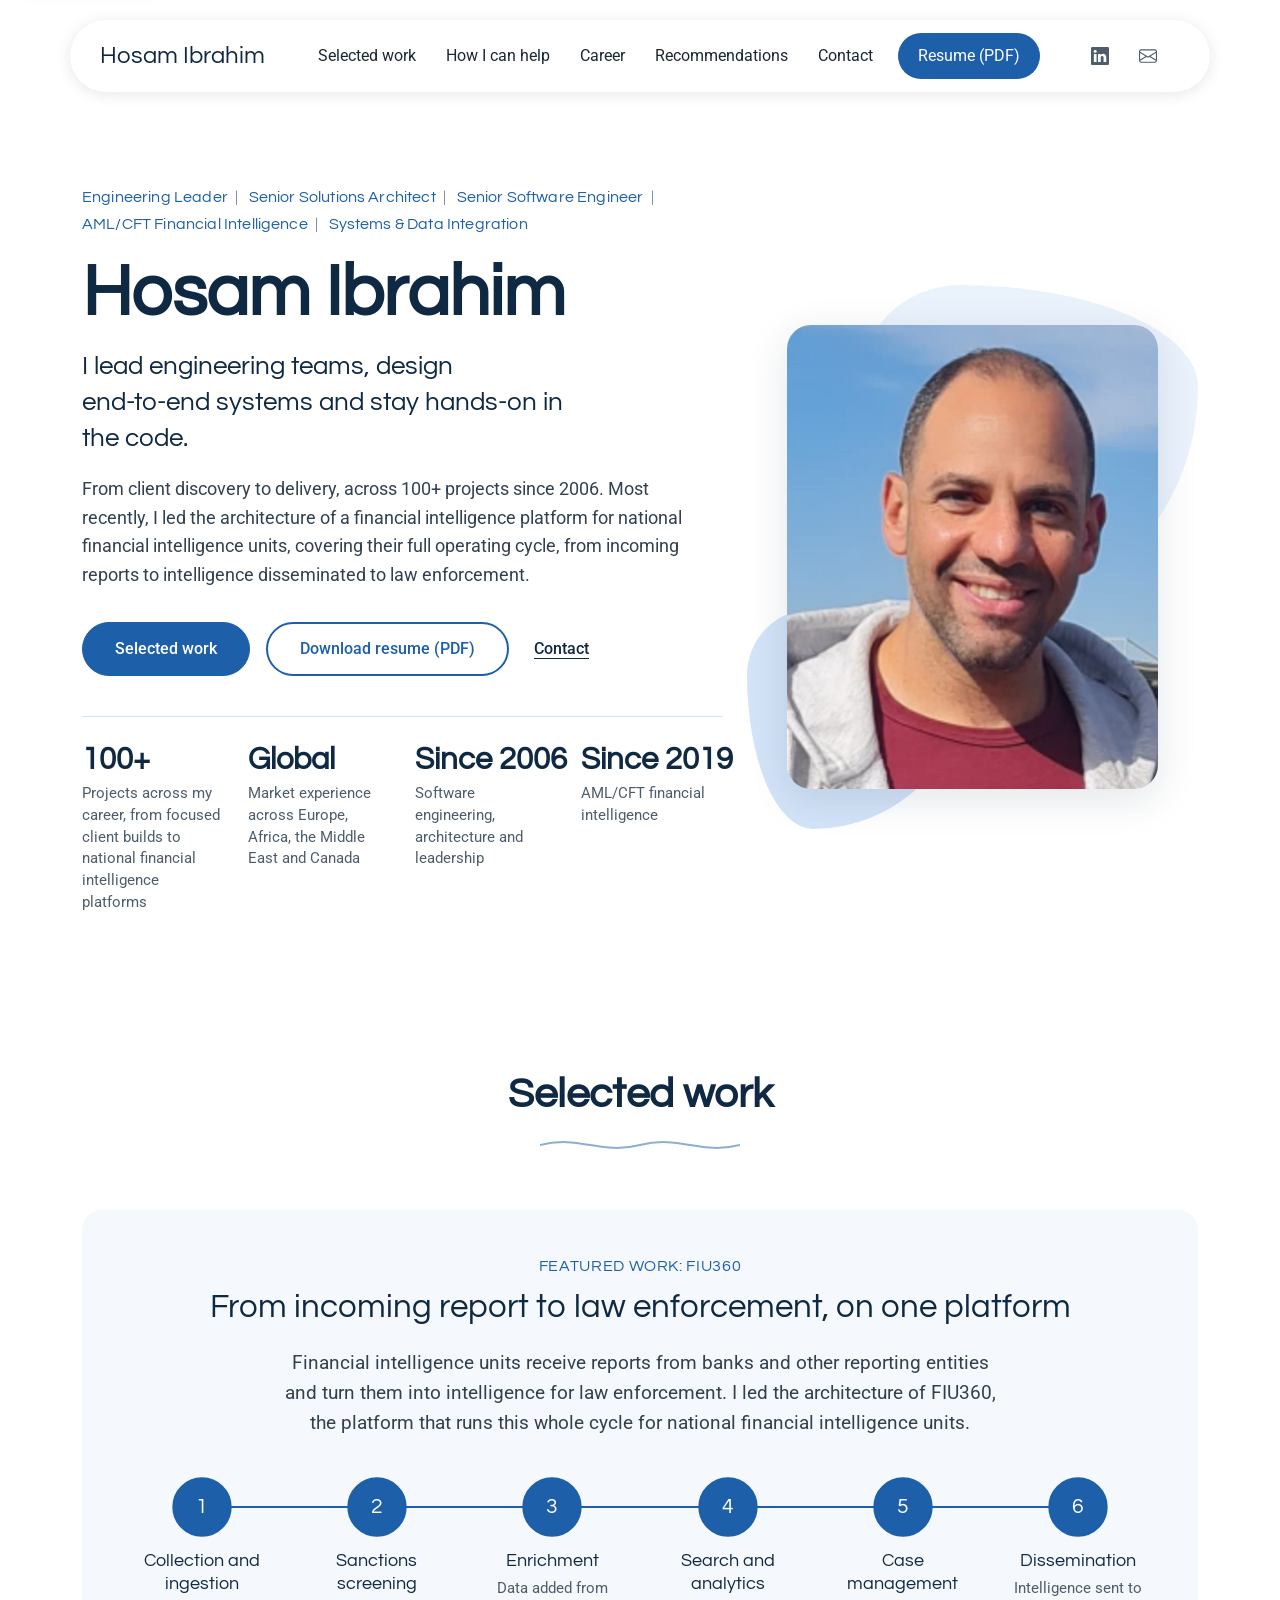
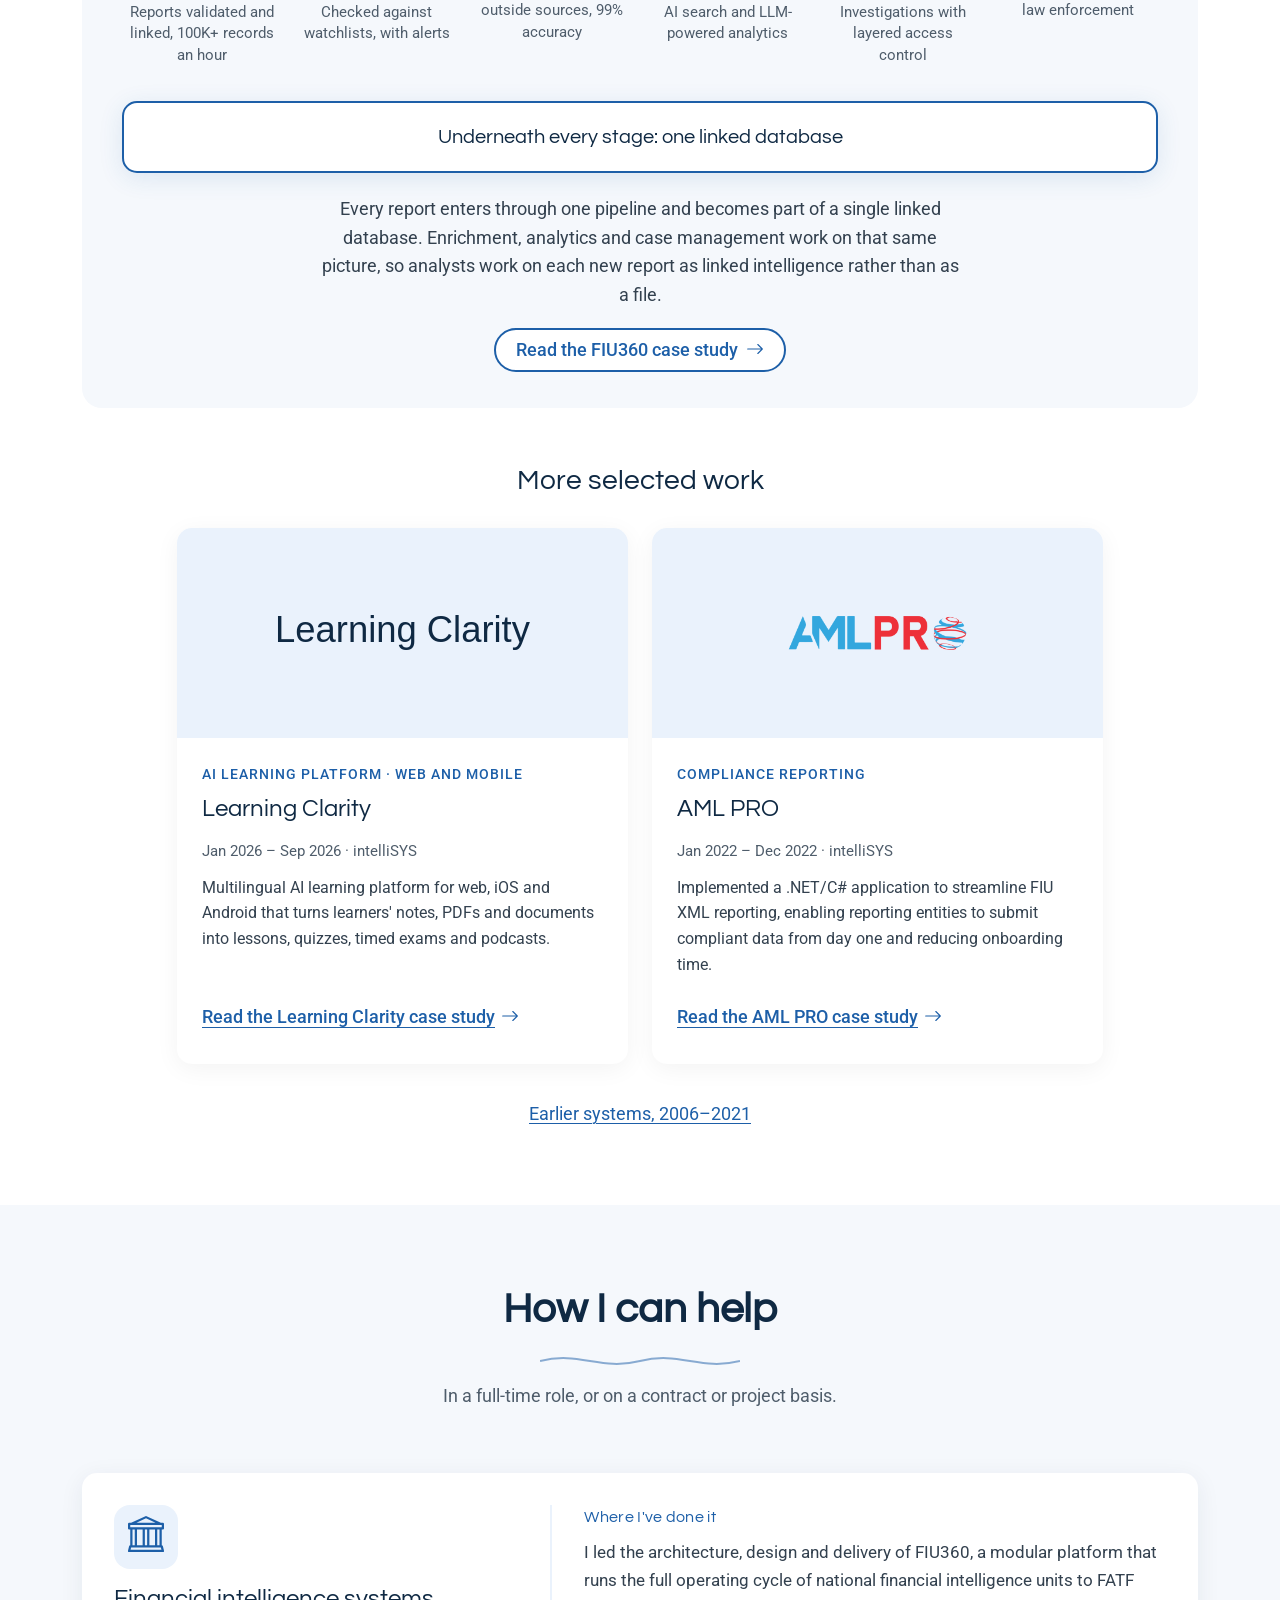
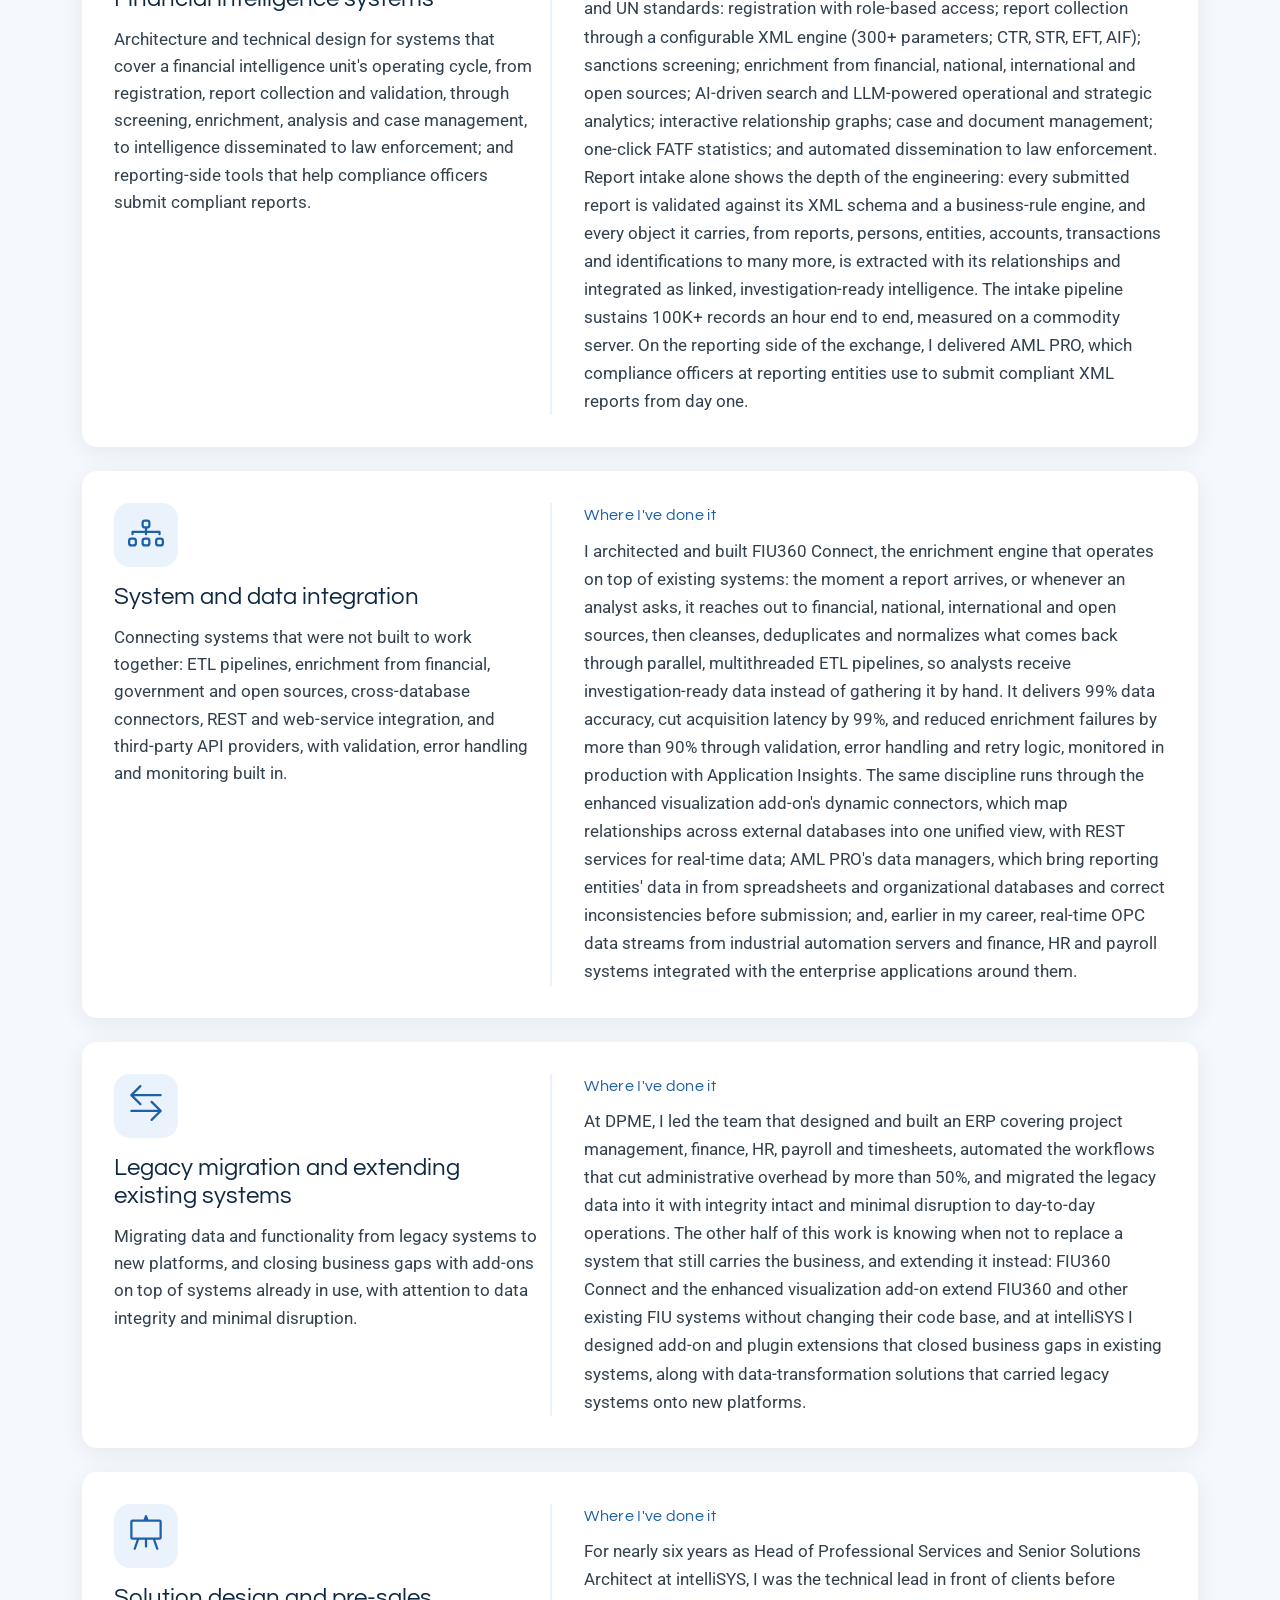
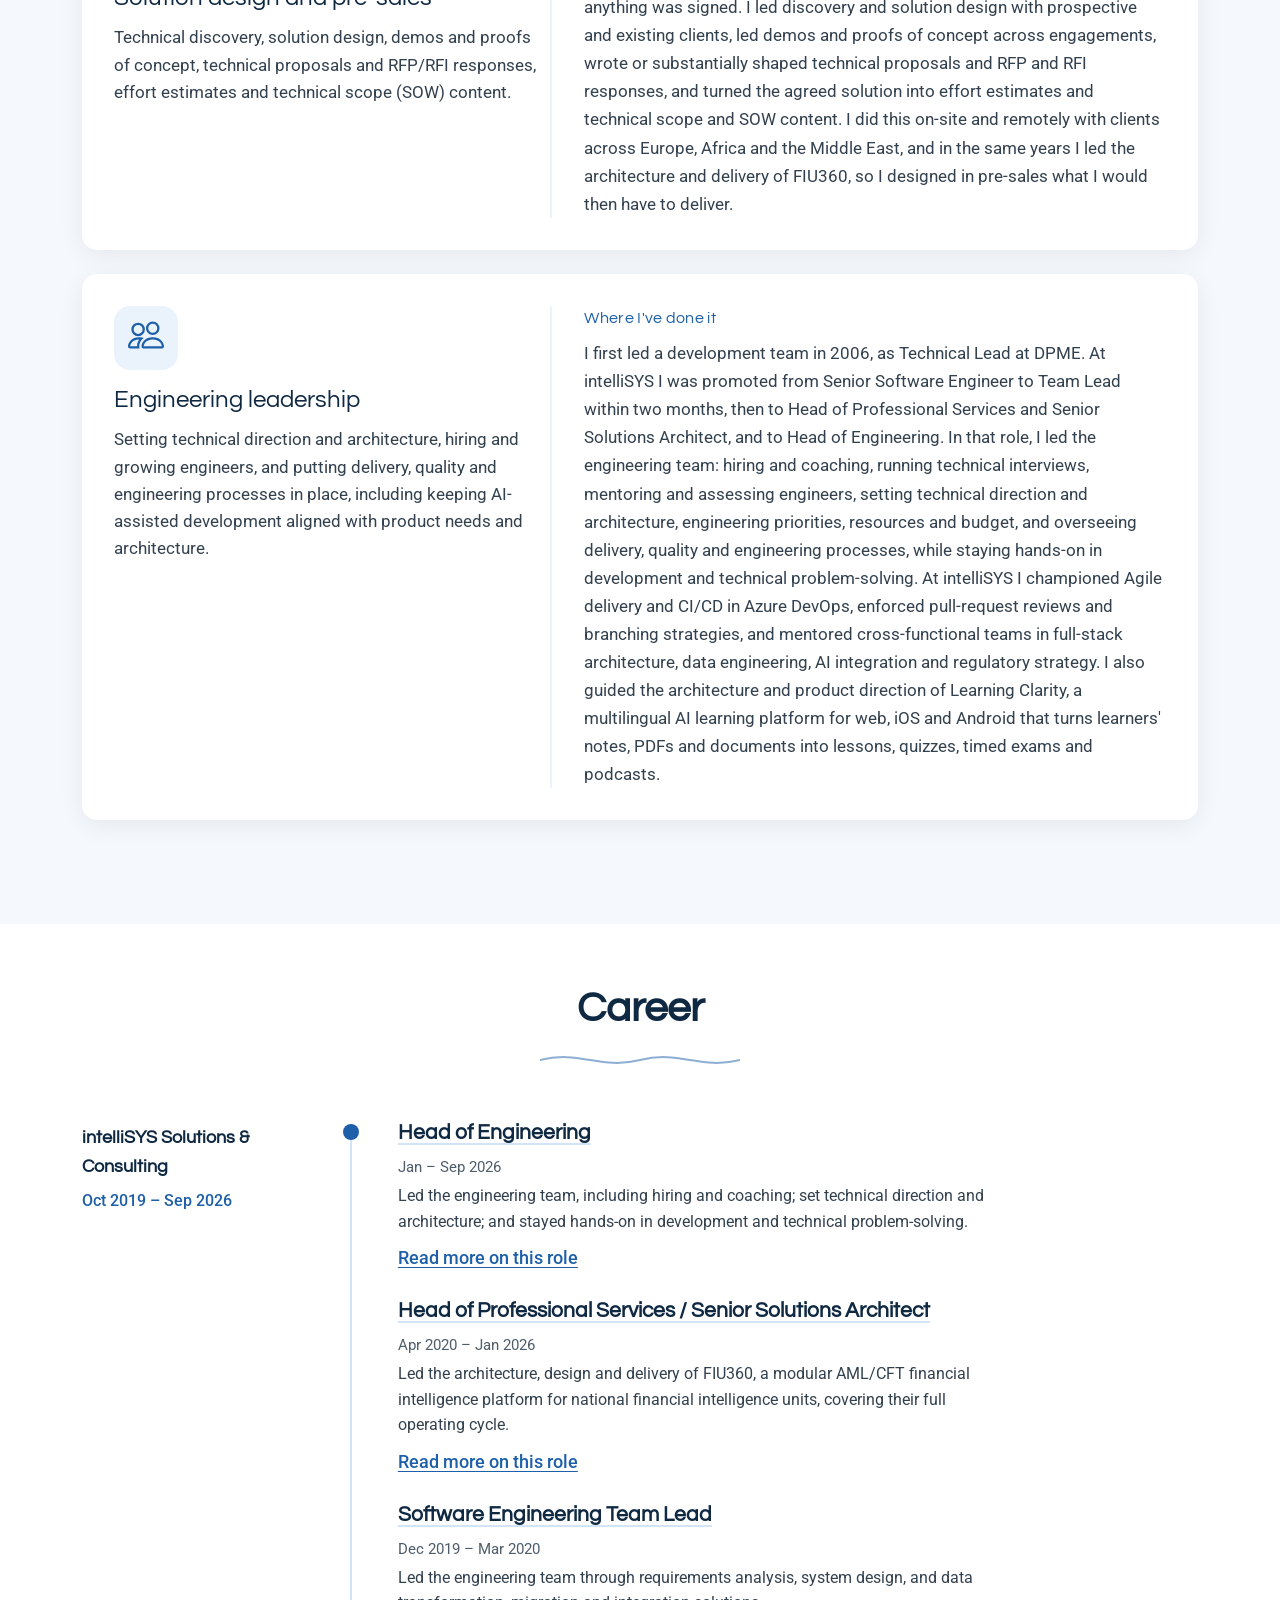
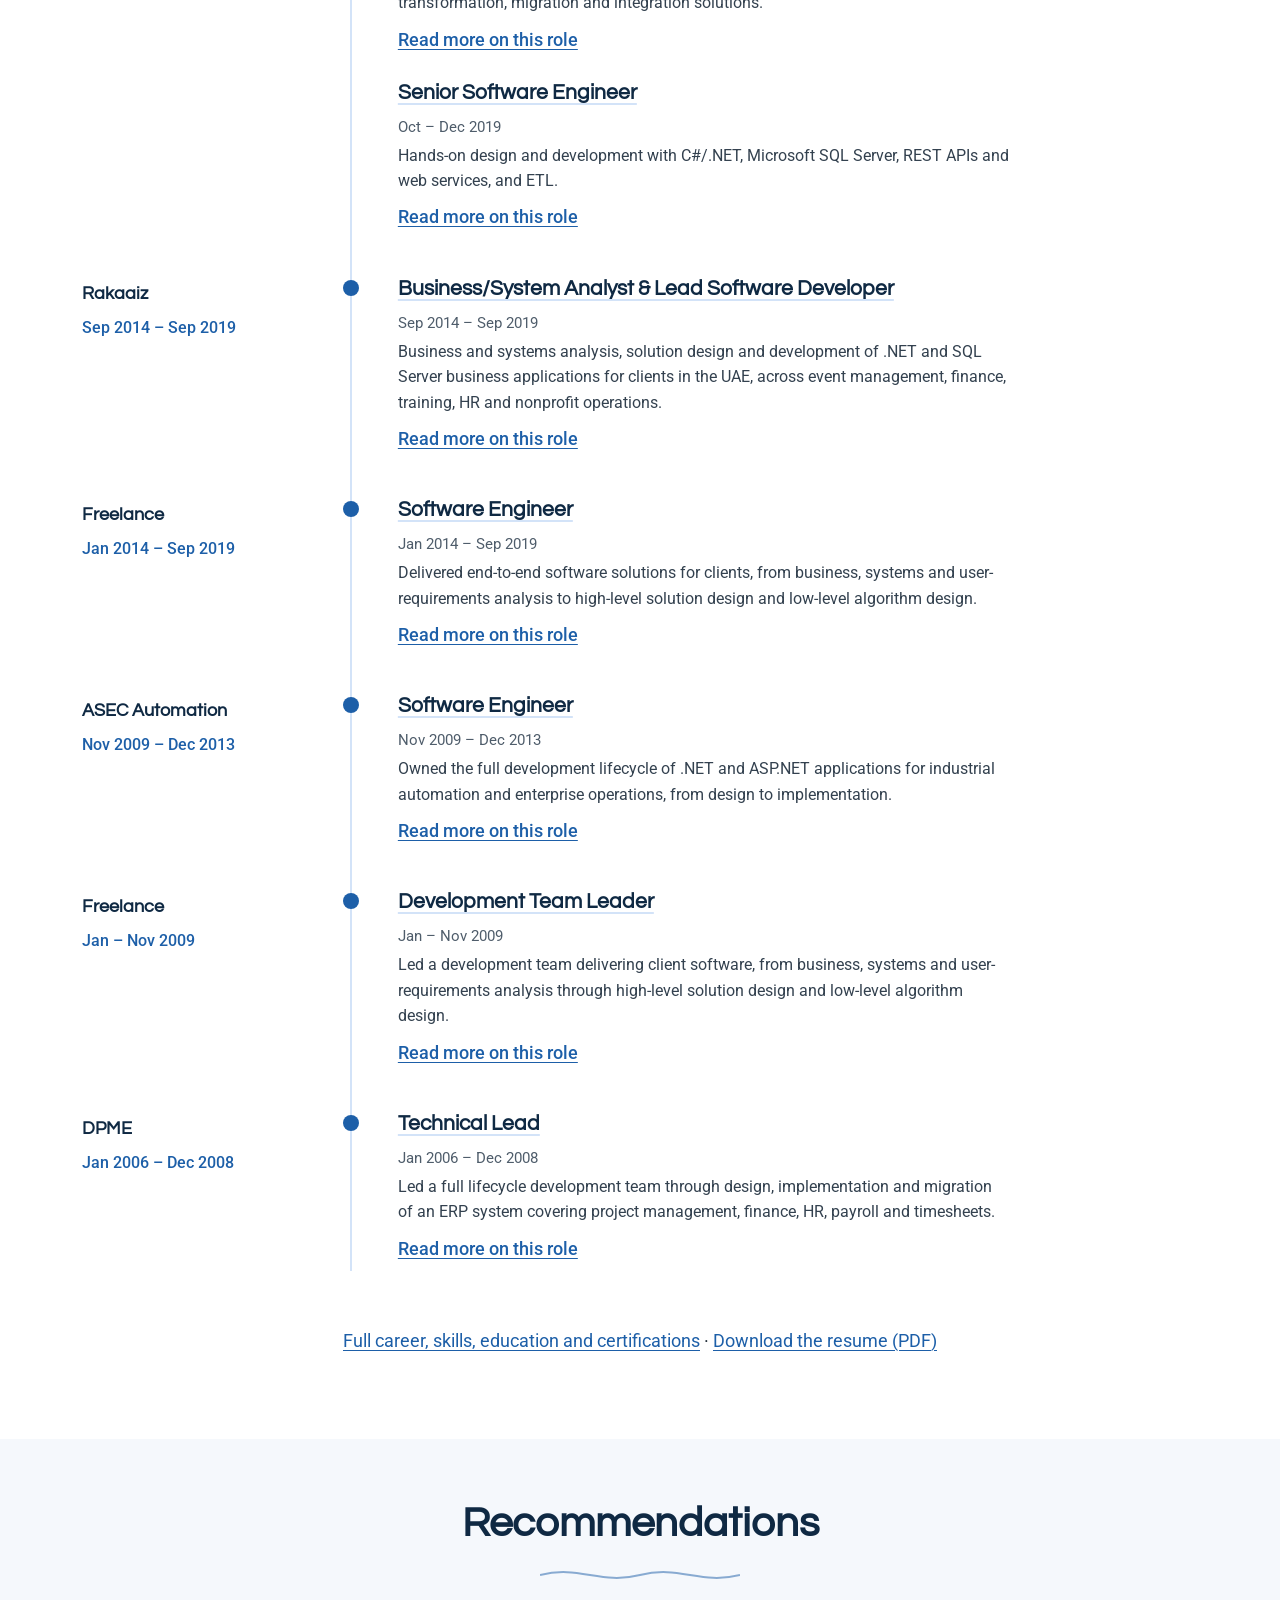
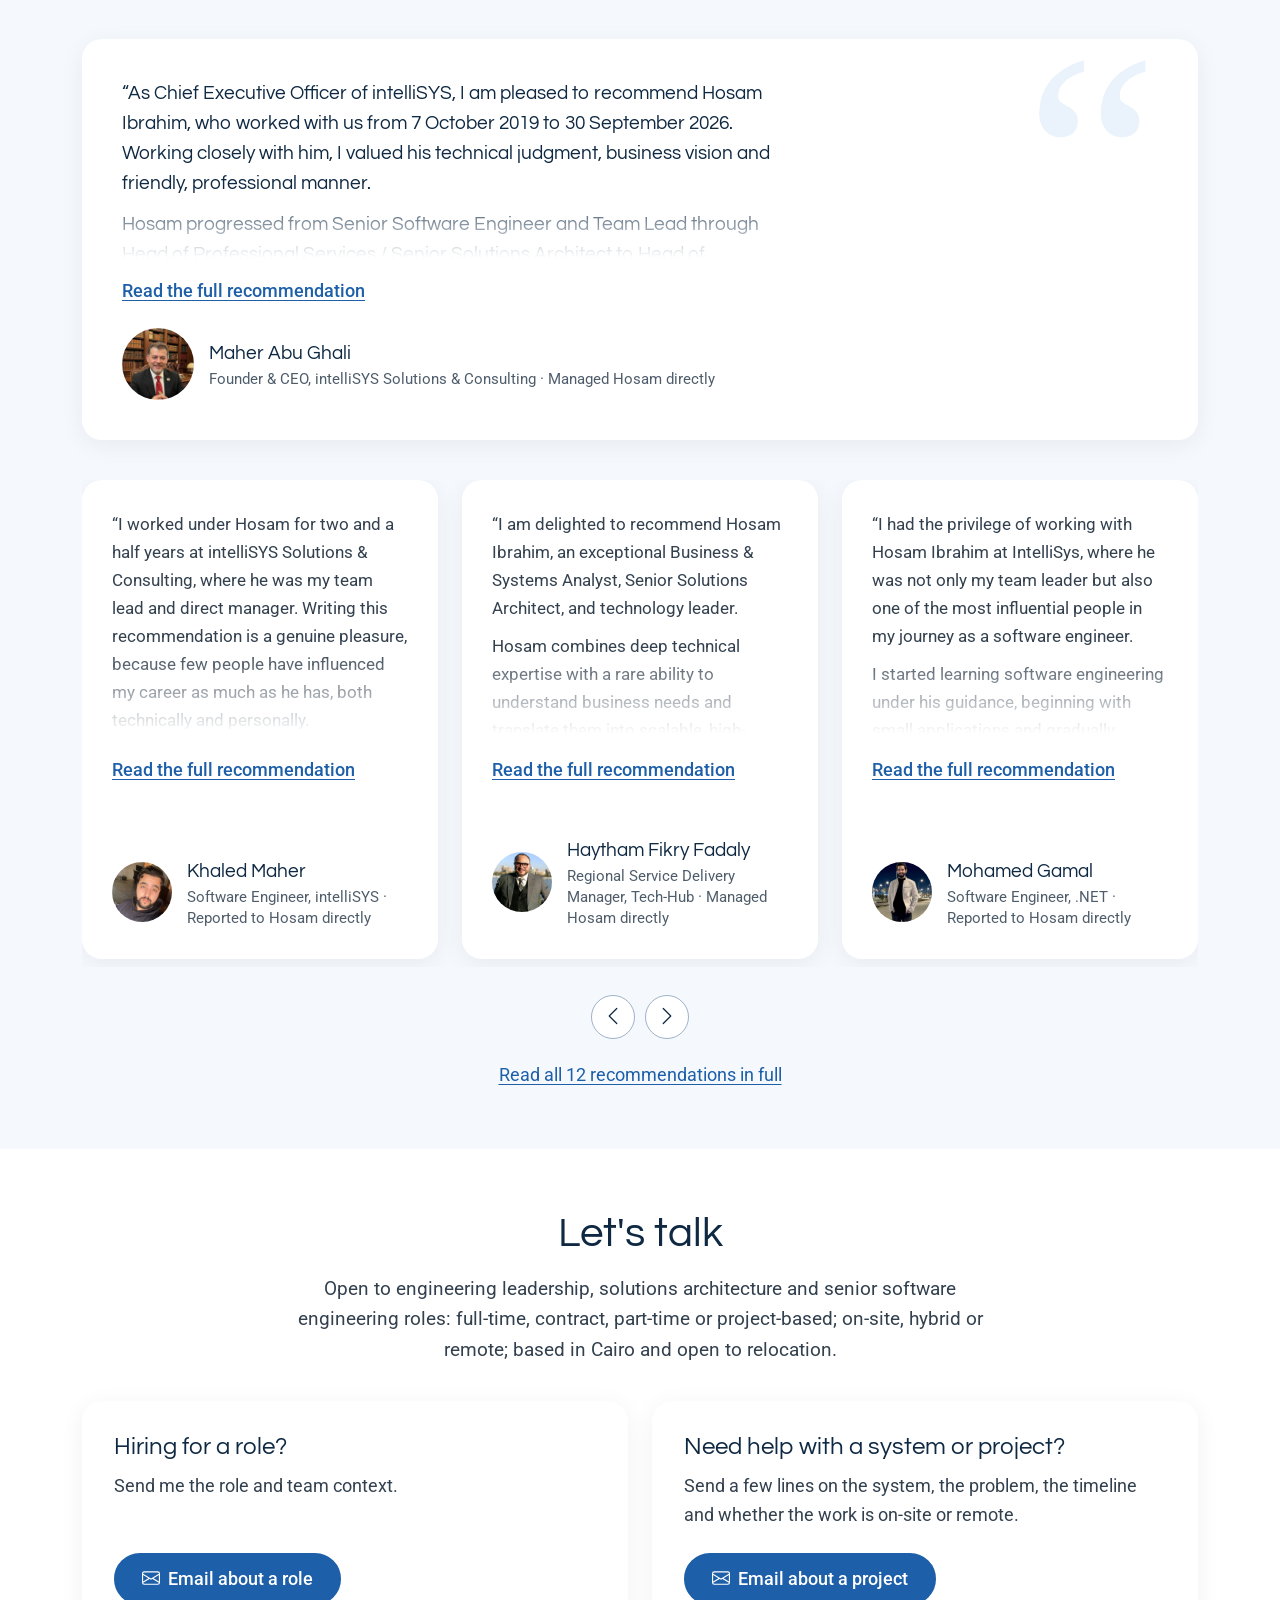
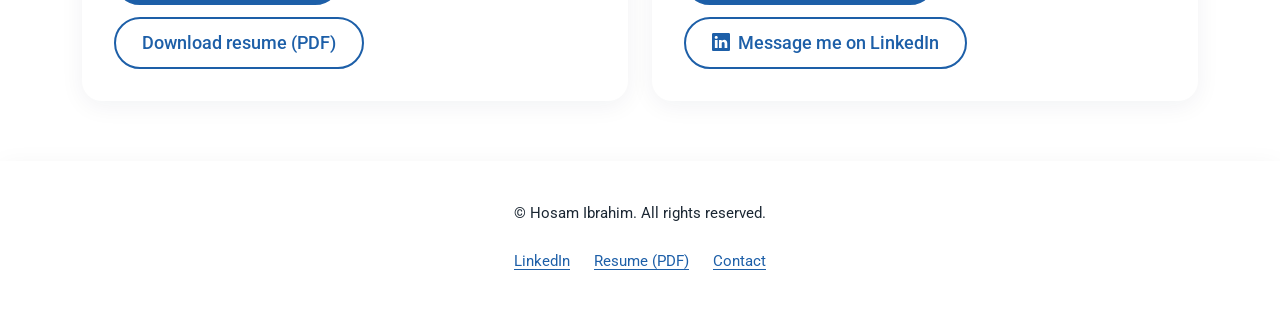
==== commit a75cdd09: "enhancements" ====
--- a/index.html
+++ b/index.html
@@ -16,7 +16,7 @@
   <meta property="og:image:height" content="627">
   <meta property="og:image:alt" content="Hosam Ibrahim: Engineering Leader, Senior Solutions Architect, Senior Software Engineer">
   <meta name="twitter:card" content="summary_large_image">
-  <script type="application/ld+json">{"@context": "https://schema.org", "@type": "ProfilePage", "url": "https://hosam-f-ibrahim.github.io/", "dateModified": "2026-11-02", "mainEntity": {"@type": "Person", "@id": "https://hosam-f-ibrahim.github.io/#person", "name": "Hosam Ibrahim", "alternateName": "Hosam Fazie", "url": "https://hosam-f-ibrahim.github.io/", "jobTitle": ["Engineering Leader", "Senior Solutions Architect", "Senior Software Engineer"], "description": "I lead engineering teams, design end-to-end systems and stay hands-on in the code.", "image": "https://hosam-f-ibrahim.github.io/assets/img/profile/MyPic.jpg", "address": {"@type": "PostalAddress", "addressLocality": "Cairo", "addressCountry": "EG"}, "sameAs": ["https://www.linkedin.com/in/hosam-ibrahim/"], "knowsAbout": ["Financial intelligence systems", "System and data integration", "Legacy migration and extending existing systems", "Solution design and pre-sales", "Engineering leadership", "AML/CFT financial intelligence"]}}</script>
+  <script type="application/ld+json">{"@context": "https://schema.org", "@type": "ProfilePage", "url": "https://hosam-f-ibrahim.github.io/", "dateModified": "2026-11-03", "mainEntity": {"@type": "Person", "@id": "https://hosam-f-ibrahim.github.io/#person", "name": "Hosam Ibrahim", "alternateName": "Hosam Fazie", "url": "https://hosam-f-ibrahim.github.io/", "jobTitle": ["Engineering Leader", "Senior Solutions Architect", "Senior Software Engineer"], "description": "I lead engineering teams, design end-to-end systems and stay hands-on in the code.", "image": "https://hosam-f-ibrahim.github.io/assets/img/profile/MyPic.jpg", "address": {"@type": "PostalAddress", "addressLocality": "Cairo", "addressCountry": "EG"}, "sameAs": ["https://www.linkedin.com/in/hosam-ibrahim/"], "knowsAbout": ["Financial intelligence systems", "System and data integration", "Legacy migration and extending existing systems", "Solution design and pre-sales", "Engineering leadership", "AML/CFT financial intelligence"]}}</script>
   <link href="assets/img/favicon.png" rel="icon">
   <link href="assets/img/apple-touch-icon.png" rel="apple-touch-icon">
   <link rel="preload" href="assets/fonts/questrial-latin-400-normal.woff2" as="font" type="font/woff2" crossorigin>
@@ -193,25 +193,35 @@
             <div class="timeline-item" data-aos="fade-up">
               <div class="timeline-left"><p class="company mb-1">intelliSYS Solutions &amp; Consulting</p><span class="period">Oct 2019 – Sep 2026</span></div>
               <div class="timeline-dot" aria-hidden="true"></div>
-              <div class="timeline-right"><h3 class="position visually-hidden">Roles at intelliSYS</h3><ul class="role-list"><li><span class="when">Jan 2026</span><span class="what">Head of Engineering</span></li><li><span class="when">Apr 2020</span><span class="what">Head of Professional Services / Senior Solutions Architect</span></li><li><span class="when">Dec 2019</span><span class="what">Software Engineering Team Lead</span></li><li><span class="when">Oct 2019</span><span class="what">Senior Software Engineer</span></li></ul></div>
-            </div>
-            <div class="timeline-item" data-aos="fade-up">
-              <div class="timeline-left"><p class="company mb-1">Rakaaiz</p><span class="period">2014–2019</span></div>
-              <div class="timeline-dot" aria-hidden="true"></div>
-              <div class="timeline-right"><h3 class="position">Business/System Analyst &amp; Lead Software Developer</h3></div>
-            </div>
-            <div class="timeline-item" data-aos="fade-up">
-              <div class="timeline-left"><p class="company mb-1">ASEC Automation</p><span class="period">2009–2013</span></div>
-              <div class="timeline-dot" aria-hidden="true"></div>
-              <div class="timeline-right"><h3 class="position">Software Engineer</h3></div>
-            </div>
-            <div class="timeline-item" data-aos="fade-up">
-              <div class="timeline-left"><p class="company mb-1">DPME</p><span class="period">2006–2008</span></div>
-              <div class="timeline-dot" aria-hidden="true"></div>
-              <div class="timeline-right"><h3 class="position">Technical Lead</h3></div>
-            </div>
-          </div>
-          <p class="text-center mt-5 mx-auto"><a href="assets/HosamIbrahim.pdf" download>Download the full resume (PDF)</a></p>
+              <div class="timeline-right"><div class="role-row"><h3 class="position"><a href="career.html#head-of-engineering">Head of Engineering</a></h3><p class="role-when">Jan – Sep 2026</p><p class="role-line">Led the engineering team, including hiring and coaching; set technical direction and architecture; and stayed hands-on in development and technical problem-solving.</p><p class="role-more"><a href="career.html#head-of-engineering">Read more on this role<span class="visually-hidden">: Head of Engineering, intelliSYS Solutions &amp; Consulting</span></a></p></div><div class="role-row"><h3 class="position"><a href="career.html#head-of-professional-services">Head of Professional Services / Senior Solutions Architect</a></h3><p class="role-when">Apr 2020 – Jan 2026</p><p class="role-line">Led the architecture, design and delivery of FIU360, a modular AML/CFT financial intelligence platform for national financial intelligence units, covering their full operating cycle.</p><p class="role-more"><a href="career.html#head-of-professional-services">Read more on this role<span class="visually-hidden">: Head of Professional Services / Senior Solutions Architect, intelliSYS Solutions &amp; Consulting</span></a></p></div><div class="role-row"><h3 class="position"><a href="career.html#team-lead">Software Engineering Team Lead</a></h3><p class="role-when">Dec 2019 – Mar 2020</p><p class="role-line">Led the engineering team through requirements analysis, system design, and data transformation, migration and integration solutions.</p><p class="role-more"><a href="career.html#team-lead">Read more on this role<span class="visually-hidden">: Software Engineering Team Lead, intelliSYS Solutions &amp; Consulting</span></a></p></div><div class="role-row"><h3 class="position"><a href="career.html#senior-software-engineer">Senior Software Engineer</a></h3><p class="role-when">Oct – Dec 2019</p><p class="role-line">Hands-on design and development with C#/.NET, Microsoft SQL Server, REST APIs and web services, and ETL.</p><p class="role-more"><a href="career.html#senior-software-engineer">Read more on this role<span class="visually-hidden">: Senior Software Engineer, intelliSYS Solutions &amp; Consulting</span></a></p></div></div>
+            </div>
+            <div class="timeline-item" data-aos="fade-up">
+              <div class="timeline-left"><p class="company mb-1">Rakaaiz</p><span class="period">Sep 2014 – Sep 2019</span></div>
+              <div class="timeline-dot" aria-hidden="true"></div>
+              <div class="timeline-right"><div class="role-row"><h3 class="position"><a href="career.html#rakaaiz-analyst-lead-developer">Business/System Analyst &amp; Lead Software Developer</a></h3><p class="role-when">Sep 2014 – Sep 2019</p><p class="role-line">Business and systems analysis, solution design and development of .NET and SQL Server business applications for clients in the UAE, across event management, finance, training, HR and nonprofit operations.</p><p class="role-more"><a href="career.html#rakaaiz-analyst-lead-developer">Read more on this role<span class="visually-hidden">: Business/System Analyst &amp; Lead Software Developer, Rakaaiz</span></a></p></div></div>
+            </div>
+            <div class="timeline-item" data-aos="fade-up">
+              <div class="timeline-left"><p class="company mb-1">Freelance</p><span class="period">Jan 2014 – Sep 2019</span></div>
+              <div class="timeline-dot" aria-hidden="true"></div>
+              <div class="timeline-right"><div class="role-row"><h3 class="position"><a href="career.html#freelance-software-engineer">Software Engineer</a></h3><p class="role-when">Jan 2014 – Sep 2019</p><p class="role-line">Delivered end-to-end software solutions for clients, from business, systems and user-requirements analysis to high-level solution design and low-level algorithm design.</p><p class="role-more"><a href="career.html#freelance-software-engineer">Read more on this role<span class="visually-hidden">: Software Engineer, Freelance</span></a></p></div></div>
+            </div>
+            <div class="timeline-item" data-aos="fade-up">
+              <div class="timeline-left"><p class="company mb-1">ASEC Automation</p><span class="period">Nov 2009 – Dec 2013</span></div>
+              <div class="timeline-dot" aria-hidden="true"></div>
+              <div class="timeline-right"><div class="role-row"><h3 class="position"><a href="career.html#asec-software-engineer">Software Engineer</a></h3><p class="role-when">Nov 2009 – Dec 2013</p><p class="role-line">Owned the full development lifecycle of .NET and ASP.NET applications for industrial automation and enterprise operations, from design to implementation.</p><p class="role-more"><a href="career.html#asec-software-engineer">Read more on this role<span class="visually-hidden">: Software Engineer, ASEC Automation</span></a></p></div></div>
+            </div>
+            <div class="timeline-item" data-aos="fade-up">
+              <div class="timeline-left"><p class="company mb-1">Freelance</p><span class="period">Jan – Nov 2009</span></div>
+              <div class="timeline-dot" aria-hidden="true"></div>
+              <div class="timeline-right"><div class="role-row"><h3 class="position"><a href="career.html#development-team-leader">Development Team Leader</a></h3><p class="role-when">Jan – Nov 2009</p><p class="role-line">Led a development team delivering client software, from business, systems and user-requirements analysis through high-level solution design and low-level algorithm design.</p><p class="role-more"><a href="career.html#development-team-leader">Read more on this role<span class="visually-hidden">: Development Team Leader, Freelance</span></a></p></div></div>
+            </div>
+            <div class="timeline-item" data-aos="fade-up">
+              <div class="timeline-left"><p class="company mb-1">DPME</p><span class="period">Jan 2006 – Dec 2008</span></div>
+              <div class="timeline-dot" aria-hidden="true"></div>
+              <div class="timeline-right"><div class="role-row"><h3 class="position"><a href="career.html#technical-lead">Technical Lead</a></h3><p class="role-when">Jan 2006 – Dec 2008</p><p class="role-line">Led a full lifecycle development team through design, implementation and migration of an ERP system covering project management, finance, HR, payroll and timesheets.</p><p class="role-more"><a href="career.html#technical-lead">Read more on this role<span class="visually-hidden">: Technical Lead, DPME</span></a></p></div></div>
+            </div>
+          </div>
+          <p class="text-center mt-5 mx-auto career-more"><a href="career.html">Full career, skills, education and certifications</a> · <a href="assets/HosamIbrahim.pdf" download>Download the resume (PDF)</a></p>
         </div>
       </div>
     </section>
--- a/assets/css/brand.css
+++ b/assets/css/brand.css
@@ -346,3 +346,139 @@
 .testimonials .rec-link:focus-visible{outline:none}
 .testimonials .rec-link:focus-visible::after{outline:3px solid var(--accent-color);outline-offset:3px}
 @media(max-width:767px){.testimonials .featured .rec-text{max-height:calc(1.55em * 9)}}
+/* Home career timeline with one line per role; full Career page (owner, Q-315) */
+.resume .role-row{padding:0 0 18px}
+.resume .role-row:last-child{padding-bottom:0}
+.resume .role-row .position{margin:0 0 2px}
+.resume .role-row .position a{color:var(--heading-color);text-decoration:underline;text-decoration-color:var(--tint-2);text-underline-offset:4px}
+.resume .role-row .position a:hover{color:var(--accent-color);text-decoration-color:currentColor}
+.resume .role-row .role-when{margin:0 0 4px;color:var(--muted-color);font-size:15px}
+.resume .role-row .role-line{margin:0;color:#33414f;font-size:16px;line-height:1.6;max-width:68ch}
+.resume .career-more a{display:inline-flex;align-items:center;min-height:44px}
+.resume .role-row .role-more{margin:2px 0 0}
+.resume .role-row .role-more a{display:inline-flex;align-items:center;min-height:44px;font-weight:500;color:var(--accent-color);text-decoration:underline;text-underline-offset:3px}
+
+
+/* ===== Career page v3 (.cv3): roles only ===== */
+.cv3{
+  --cv3-s1:4px;--cv3-s2:8px;--cv3-s3:12px;--cv3-s4:16px;--cv3-s5:24px;
+  --cv3-s6:32px;--cv3-s7:40px;--cv3-s8:48px;--cv3-s9:64px;
+  --cv3-rail:12rem;--cv3-gap:2rem;
+  --cv3-offset:110px;
+  --cv3-rule:var(--tint-2);
+  color:var(--default-color);
+}
+@media(min-width:992px){.cv3{--cv3-rail:16rem;--cv3-gap:3rem;--cv3-offset:128px}}
+@media(min-width:1400px){.cv3{--cv3-rail:18rem}}
+
+/* Anchor targets land below the floating header (WCAG 2.4.11) */
+.cv3[id],.cv3 [id]{scroll-margin-top:var(--cv3-s4)}
+
+/* Headings: Questrial has only 400; never synthesise bold */
+.cv3 .cv3-h2,.cv3 .cv3-org__name,.cv3 .cv3-role__title{
+  font-family:var(--heading-font);font-weight:400;color:var(--heading-color);
+}
+.cv3 .cv3-h2{font-size:1.625rem;line-height:1.25;margin:0 0 var(--cv3-s5)}
+@media(min-width:992px){.cv3 .cv3-h2{font-size:1.875rem;margin-bottom:var(--cv3-s6)}}
+
+/* In-page nav: plain, wrapping, not sticky */
+.cv3-toc{margin-top:var(--cv3-s5)}
+.cv3-toc .cv3-toc__label{margin:0 0 var(--cv3-s1);font-size:.875rem;line-height:1.4;letter-spacing:.06em;text-transform:uppercase;color:var(--muted-color)}
+.cv3-toc__list{display:flex;flex-wrap:wrap;column-gap:var(--cv3-s5);row-gap:0;list-style:none;margin:0;padding:0;border-block:1px solid var(--cv3-rule)}
+.cv3-toc__list a{display:inline-flex;align-items:center;min-height:44px;font-size:1rem;font-weight:500;color:var(--accent-color);text-decoration:none}
+.cv3-toc__list a:hover{color:var(--accent-hover);text-decoration:underline;text-underline-offset:3px}
+
+/* Experience */
+.cv3-exp{padding:var(--cv3-s6) 0 var(--cv3-s8)}
+@media(min-width:992px){.cv3-exp{padding:var(--cv3-s8) 0 var(--cv3-s9)}}
+
+.cv3-org{padding-block:var(--cv3-s7);border-top:1px solid var(--cv3-rule)}
+.cv3-org:first-of-type{border-top:0;padding-top:0}
+.cv3-org__head{margin-bottom:var(--cv3-s4)}
+.cv3 .cv3-org__name{font-size:1.5rem;line-height:1.3;margin:0 0 var(--cv3-s1)}
+.cv3 .cv3-org__period{margin:0;font-size:1rem;line-height:1.5;color:var(--muted-color)}
+.cv3 .cv3-org__site{margin:0}
+.cv3 .cv3-org__site a{display:inline-flex;align-items:center;min-height:44px;font-size:1rem}
+
+@media(min-width:768px){
+  .cv3-org{display:grid;grid-template-columns:var(--cv3-rail) minmax(0,1fr);column-gap:var(--cv3-gap);align-items:start}
+  .cv3-org__head{grid-column:1;grid-row:1 / span 2;margin-bottom:0;align-self:start}
+  .cv3-roles,.cv3-xlinks{grid-column:2}
+}
+@media(min-width:992px){
+  .cv3-org{padding-block:var(--cv3-s8)}
+  .cv3-org__head{position:sticky;top:var(--cv3-offset)}
+}
+
+.cv3-roles{list-style:none;margin:0;padding:0}
+.cv3-role+.cv3-role{margin-top:var(--cv3-s6)}
+.cv3 .cv3-role__title{font-size:1.1875rem;line-height:1.3;margin:0 0 var(--cv3-s1)}
+@media(min-width:992px){.cv3 .cv3-role__title{font-size:1.25rem}}
+.cv3 .cv3-role__dates{margin:0 0 var(--cv3-s3);font-size:1rem;line-height:1.5;color:var(--muted-color)}
+.cv3-role__points{margin:0;padding-left:1.25em;max-width:68ch}
+.cv3-role__points li+li{margin-top:var(--cv3-s2)}
+.cv3-role__points li::marker{color:var(--muted-color)}
+
+/* Landing from home "Read more on this role": static, no layout shift */
+.cv3-role:target{
+  background:var(--tint-1);box-shadow:0 0 0 var(--cv3-s4) var(--tint-1);border-radius:4px;
+  outline:2px solid transparent;outline-offset:var(--cv3-s4); /* visible in forced-colors mode */
+}
+
+/* Optional cross-link line (D8) */
+.cv3-xlinks{display:flex;flex-wrap:wrap;align-items:center;column-gap:var(--cv3-s3);margin-top:var(--cv3-s5);font-size:1rem}
+.cv3 .cv3-xlinks__label{margin:0;color:var(--muted-color)}
+.cv3-xlinks ul{display:flex;flex-wrap:wrap;column-gap:var(--cv3-s5);list-style:none;margin:0;padding:0}
+.cv3-xlinks a{display:inline-flex;align-items:center;min-height:44px}
+
+/* Reference band: Skills, Education, Certifications, Languages */
+.cv3-ref{background-color:var(--background-color);padding:var(--cv3-s8) 0}
+@media(min-width:992px){.cv3-ref{padding:var(--cv3-s9) 0}}
+.cv3 .cv3-block{padding:0;background:transparent;overflow:visible}
+.cv3 .cv3-block+.cv3-block{margin-top:var(--cv3-s7);padding-top:var(--cv3-s7);border-top:1px solid var(--cv3-rule)}
+@media(min-width:992px){
+  .cv3 .cv3-block{display:grid;grid-template-columns:var(--cv3-rail) minmax(0,1fr);column-gap:var(--cv3-gap);align-items:start}
+  .cv3 .cv3-block .cv3-h2{margin:0}
+  .cv3 .cv3-block+.cv3-block{margin-top:var(--cv3-s8);padding-top:var(--cv3-s8)}
+}
+
+.cv3-kv{margin:0}
+.cv3-kv__row+.cv3-kv__row{margin-top:var(--cv3-s5)}
+.cv3-kv dt{margin:0 0 var(--cv3-s1);font-weight:500;color:var(--heading-color)}
+.cv3-kv dd{margin:0;max-width:68ch}
+
+.cv3-items{list-style:none;margin:0;padding:0}
+.cv3-item+.cv3-item{margin-top:var(--cv3-s4)}
+.cv3 .cv3-item__title{margin:0;font-weight:500;color:var(--heading-color)}
+.cv3 .cv3-item__meta{margin:0;font-size:1rem;line-height:1.5;color:var(--muted-color)}
+
+/* Motion: none on this page; honour reduced motion if main.css smooth-scrolls */
+@media (prefers-reduced-motion:reduce){html{scroll-behavior:auto}}
+
+/* Print (cheap; the Resume PDF stays canonical) */
+@media print{
+  body:has(.cv3) #header,body:has(.cv3) #footer,body:has(.cv3) #scroll-top,body:has(.cv3) #preloader,
+  .cv3-toc,.cv3-xlinks{display:none!important}
+  .cv3,.cv3-ref{background:#fff!important;color:#000;padding:0}
+  .cv3 .cv3-h2,.cv3 .cv3-org__name,.cv3 .cv3-role__title,.cv3-kv dt,.cv3 .cv3-item__title{color:#000}
+  .cv3 .cv3-org__period,.cv3 .cv3-role__dates,.cv3 .cv3-item__meta{color:#333}
+  .cv3-org__head{position:static}
+  .cv3-role,.cv3-kv__row,.cv3-item{break-inside:avoid}
+  .cv3 .cv3-h2,.cv3 .cv3-org__name,.cv3 .cv3-role__title{break-after:avoid}
+  .cv3-role:target{background:none;box-shadow:none}
+}
+
+/* director build notes: block body column, toc on centered page-title, PDF button */
+@media(min-width:992px){.cv3 .cv3-block .cv3-block__body{grid-column:2}}
+.page-title .cv3-toc{max-width:760px;margin-left:auto;margin-right:auto}
+.page-title .cv3-toc__list{justify-content:center}
+.cv3-pdf{margin:var(--cv3-s8) 0 0;text-align:center;max-width:none}
+.cv3-pdf .btn-pill{min-height:52px;padding:0 26px;border-radius:50px;display:inline-flex;align-items:center;font-weight:500;border:2px solid var(--accent-color);background:#fff;color:var(--accent-color);text-decoration:none}
+.cv3-pdf .btn-pill:hover{background:var(--tint-1)}
+.cv3 section,.cv3.cv3-exp{overflow:visible}
+.cv3-role__points{list-style:disc}
+.page-title .cv3-toc .cv3-toc__label{text-align:center;max-width:none}
+@media(min-width:768px) and (max-width:991.98px){.cv3{--cv3-rail:15.5rem;--cv3-gap:1.5rem}}
+@media print{.cv3-org__head{break-after:avoid;break-inside:avoid}.cv3-roles>.cv3-role:first-child{break-before:avoid}.cv3-pdf,.breadcrumbs{display:none!important}}
+.page-title h1{font-weight:400}
+.mobile-nav-toggle{flex-shrink:0;min-width:44px}
